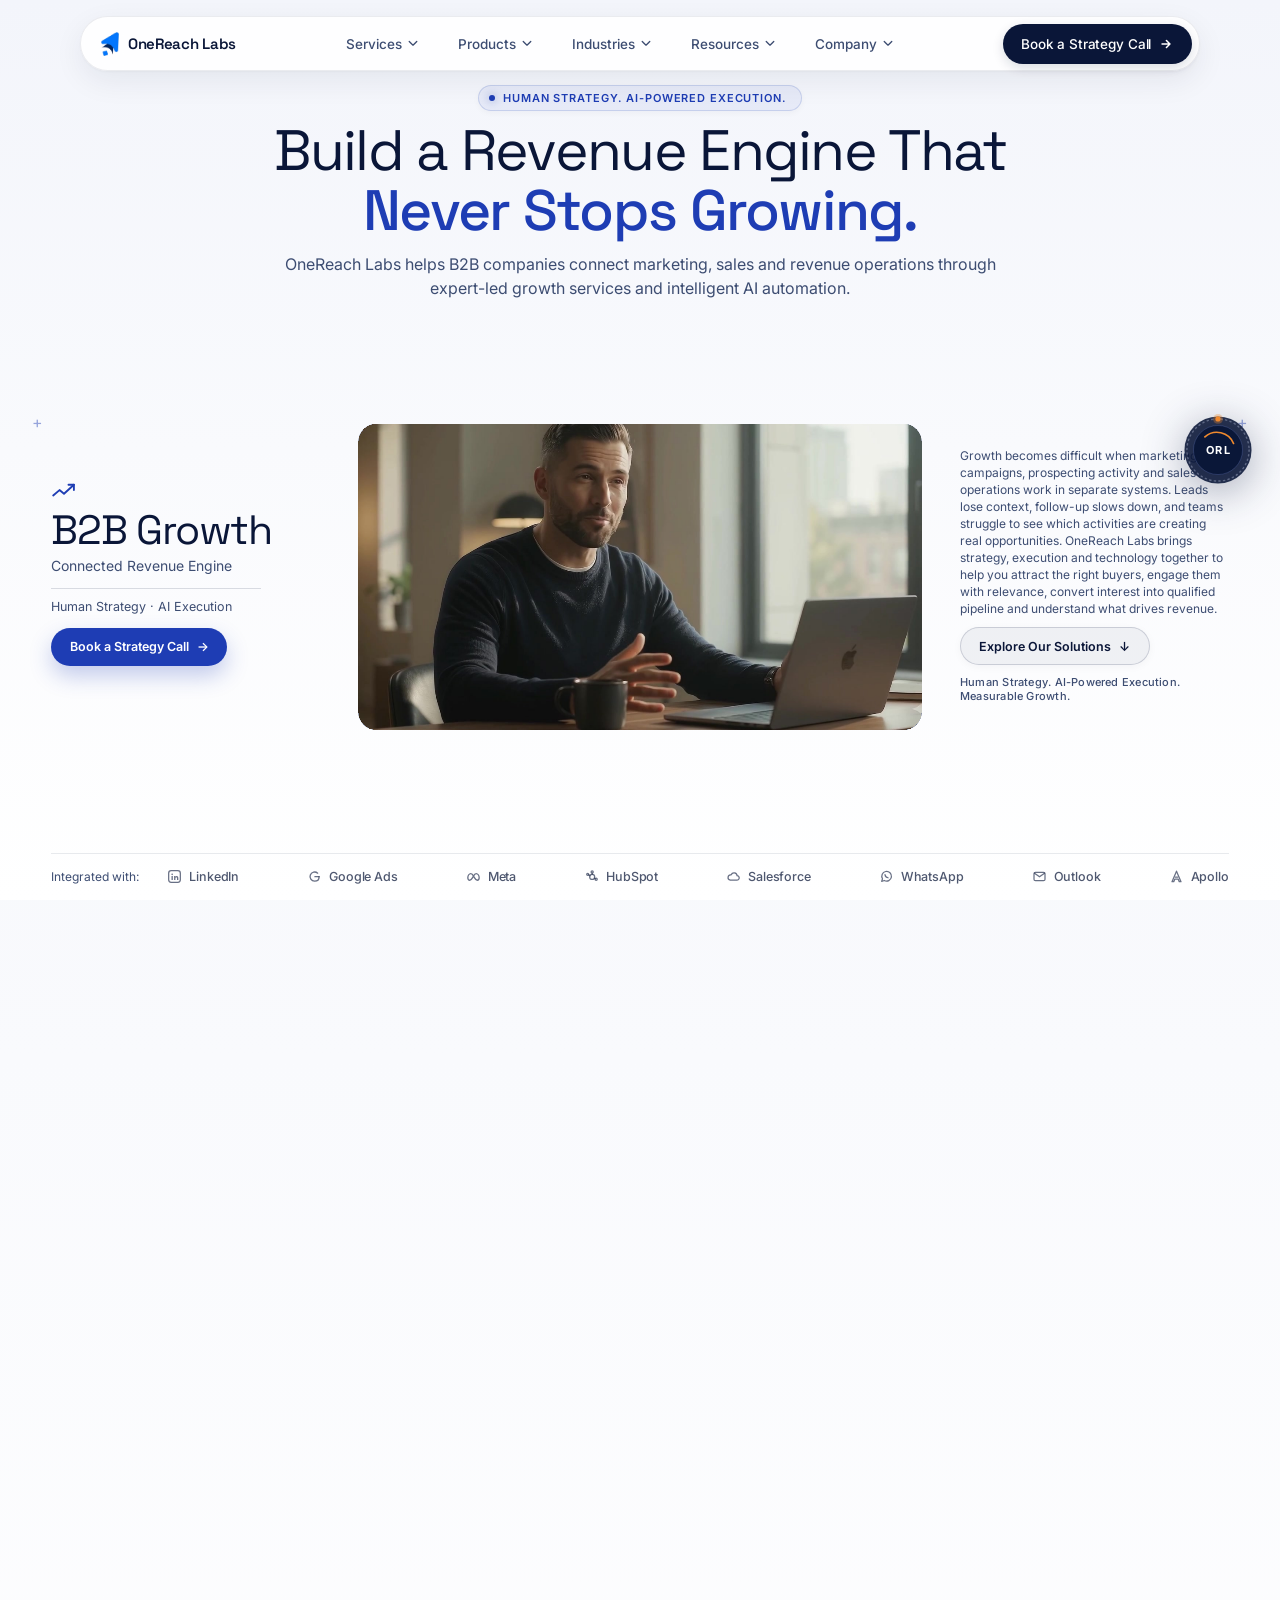
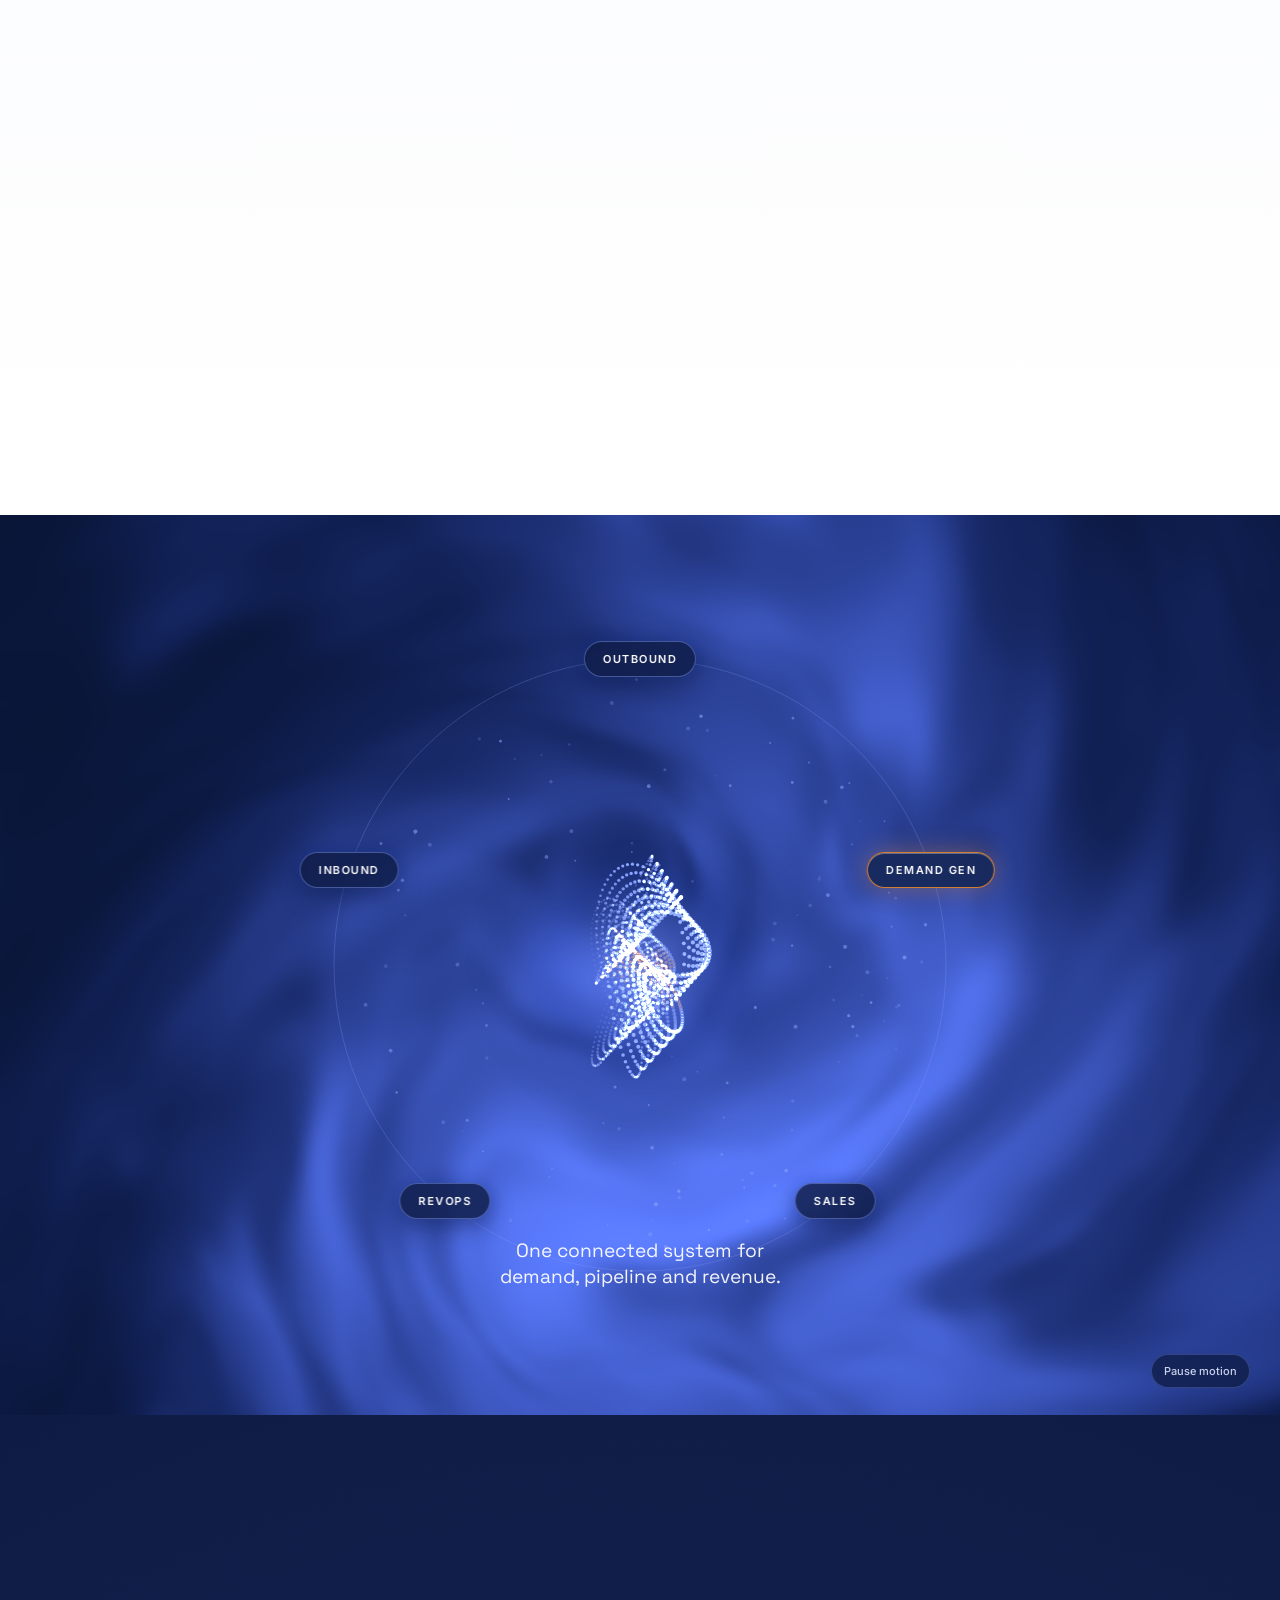
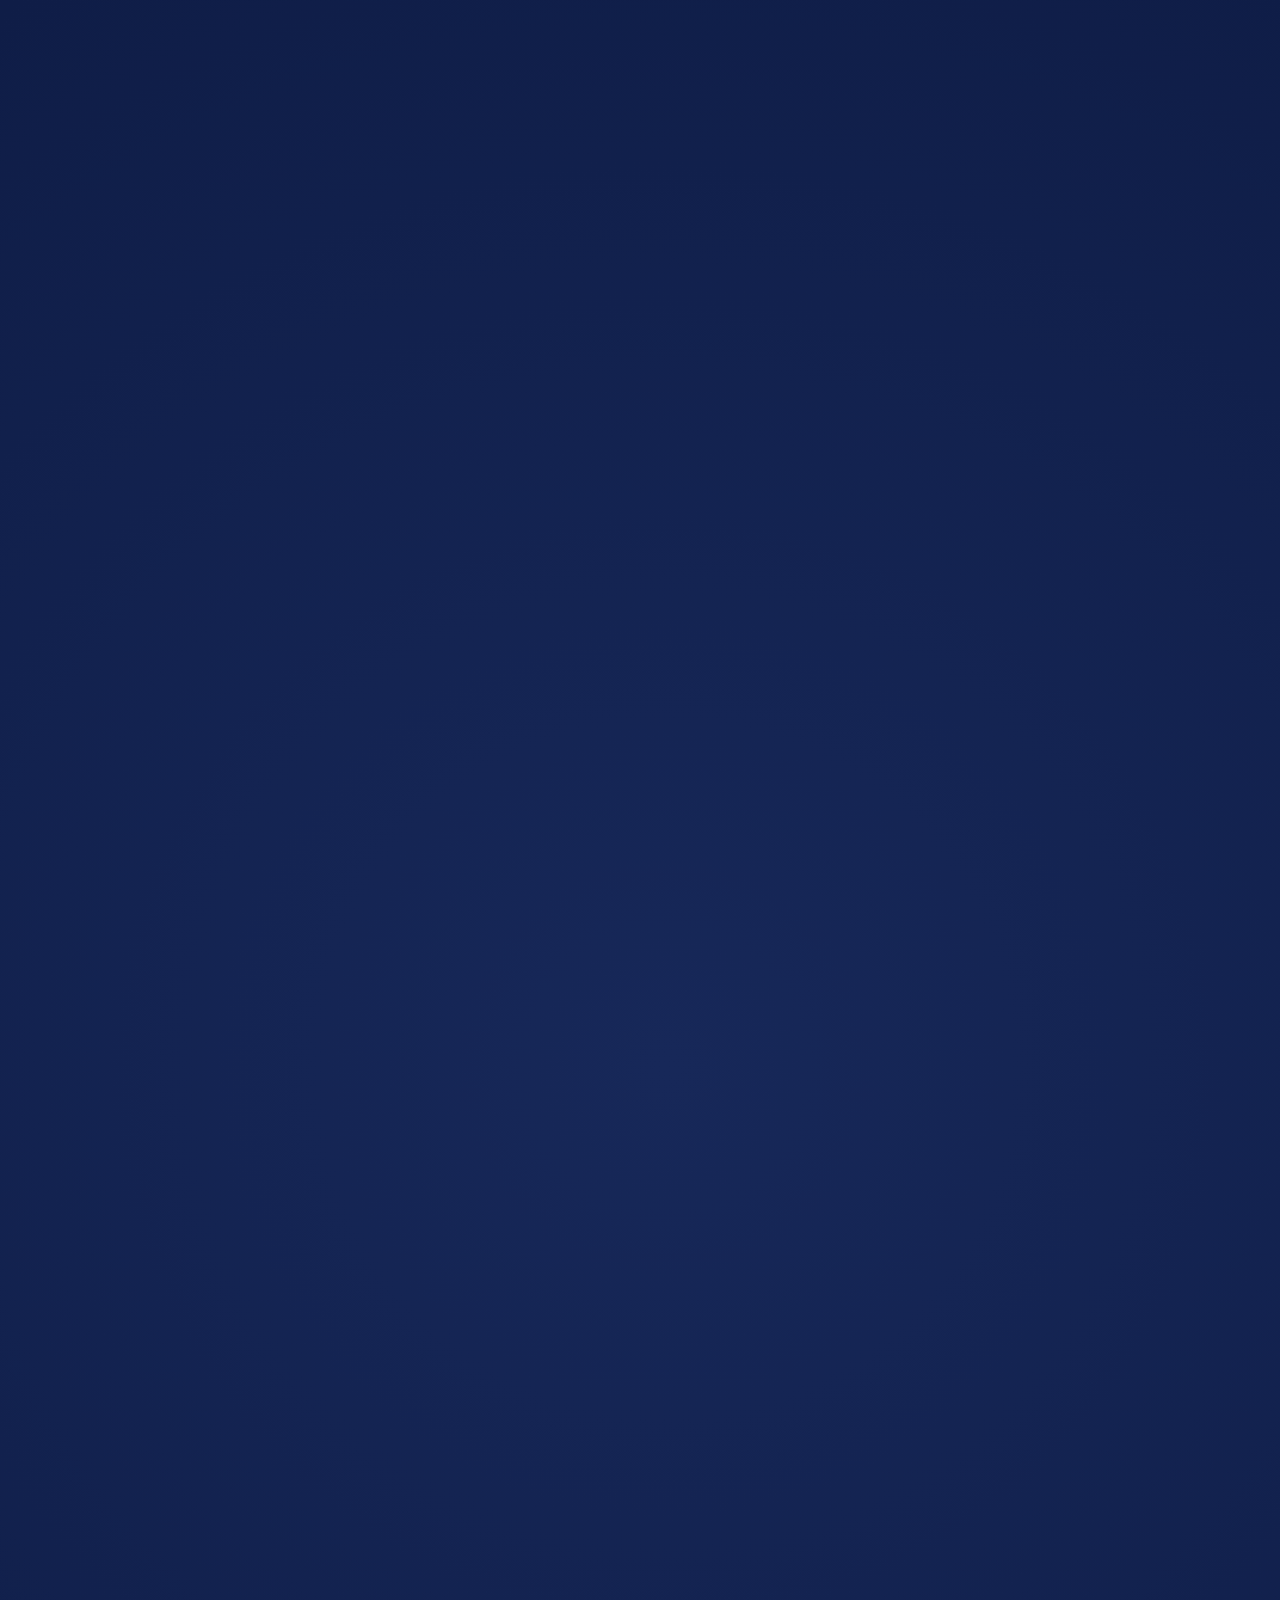
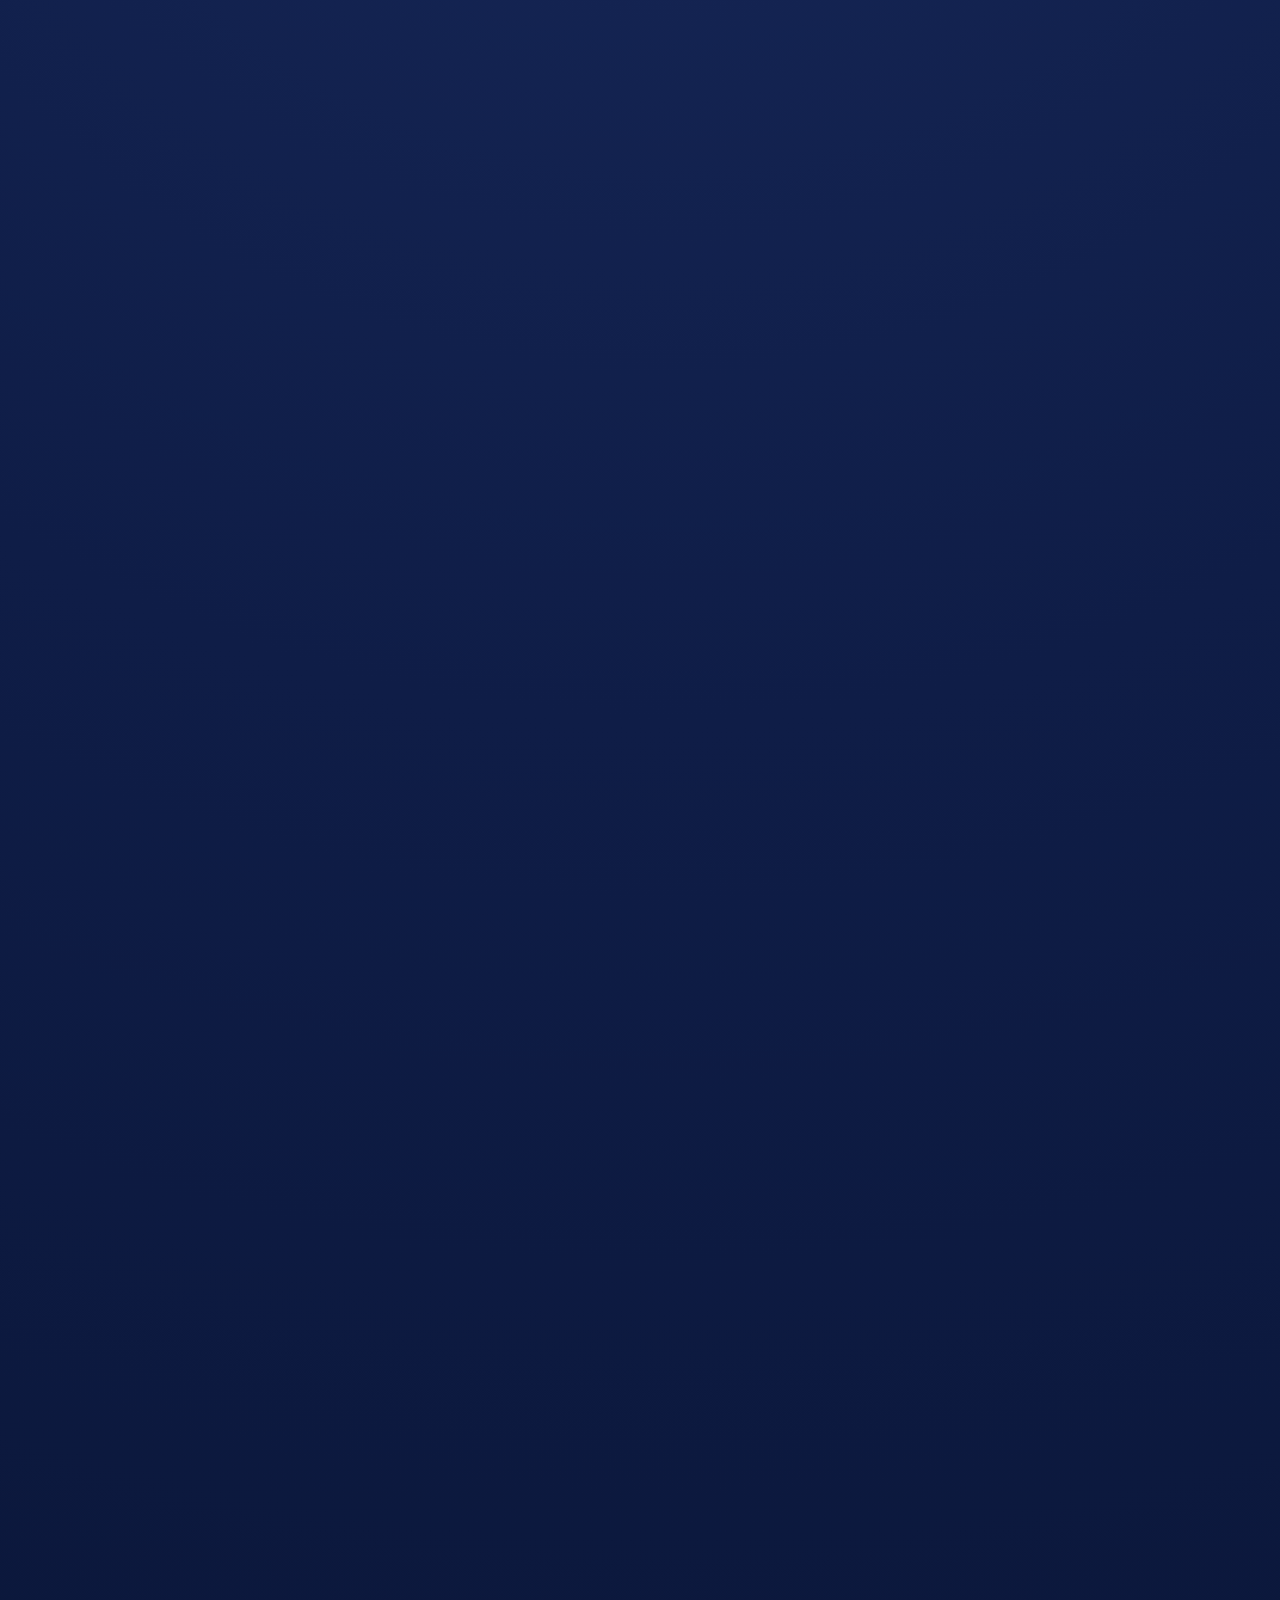
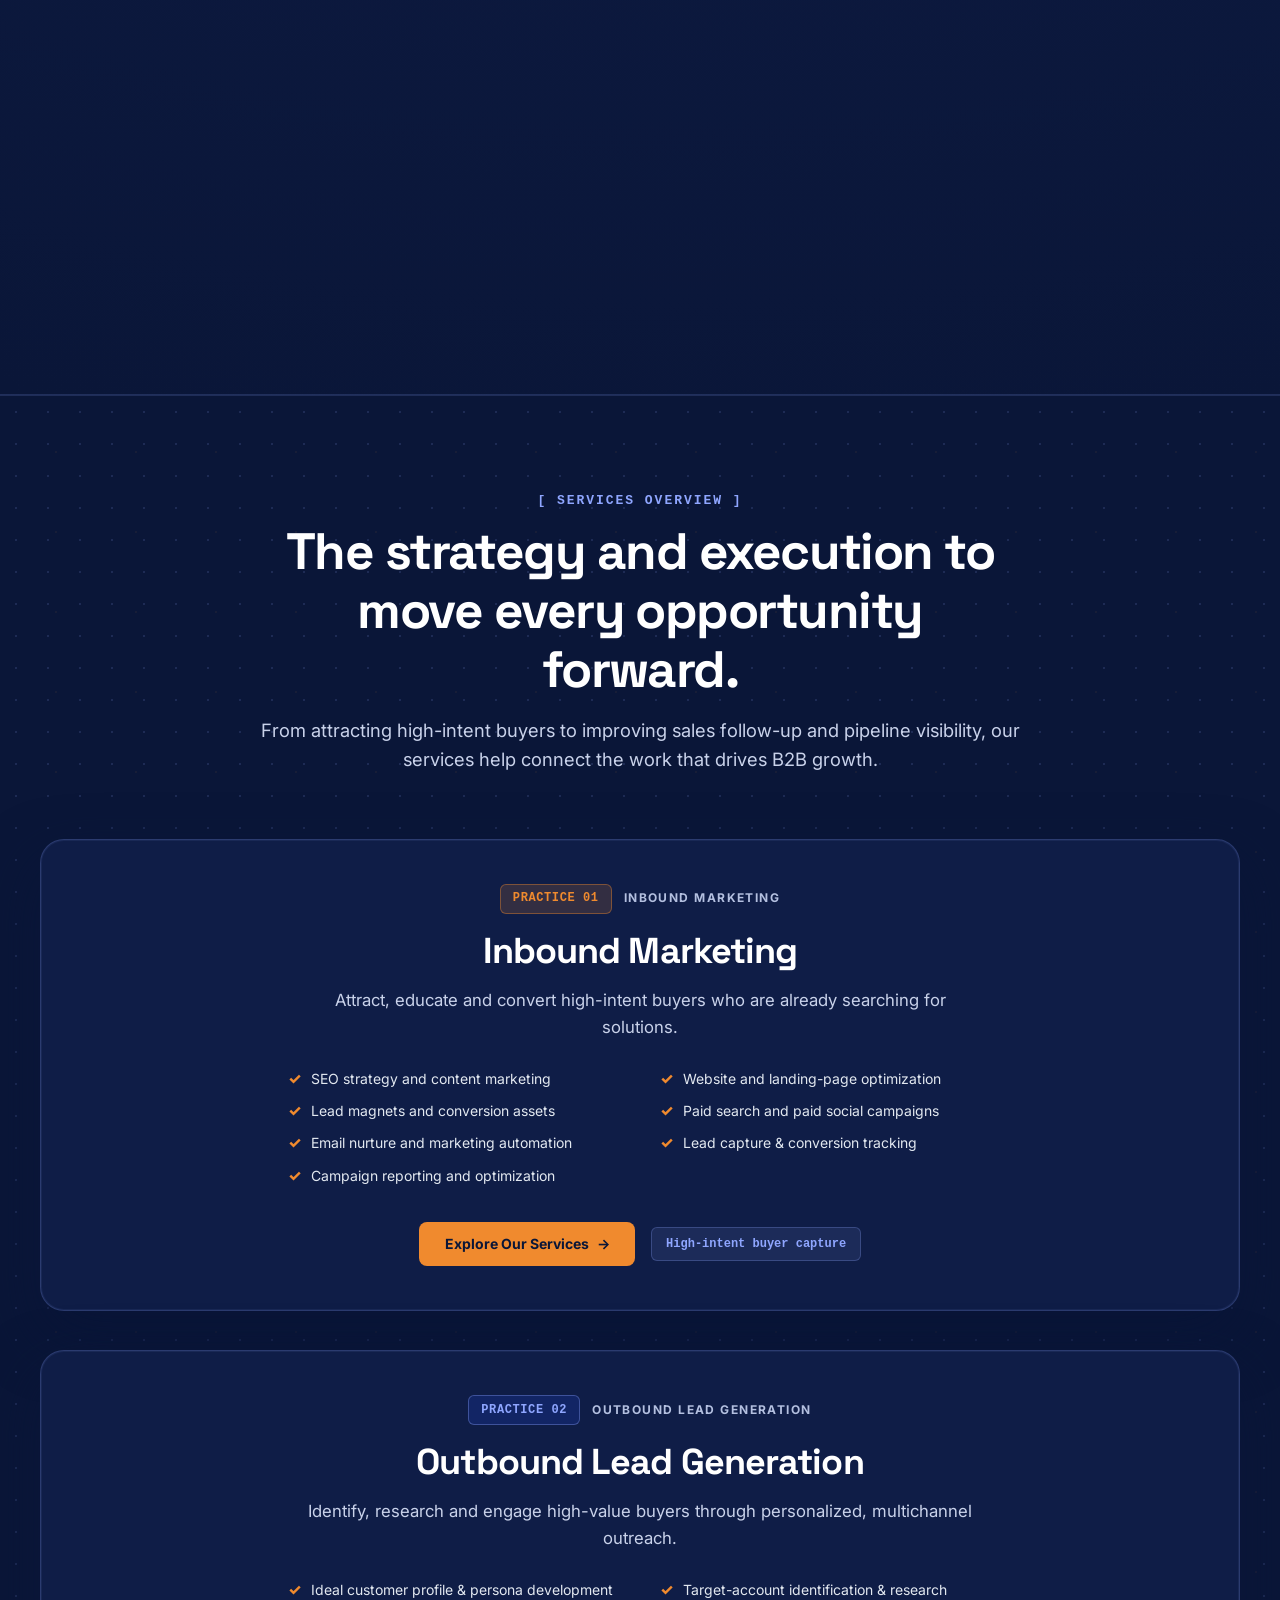
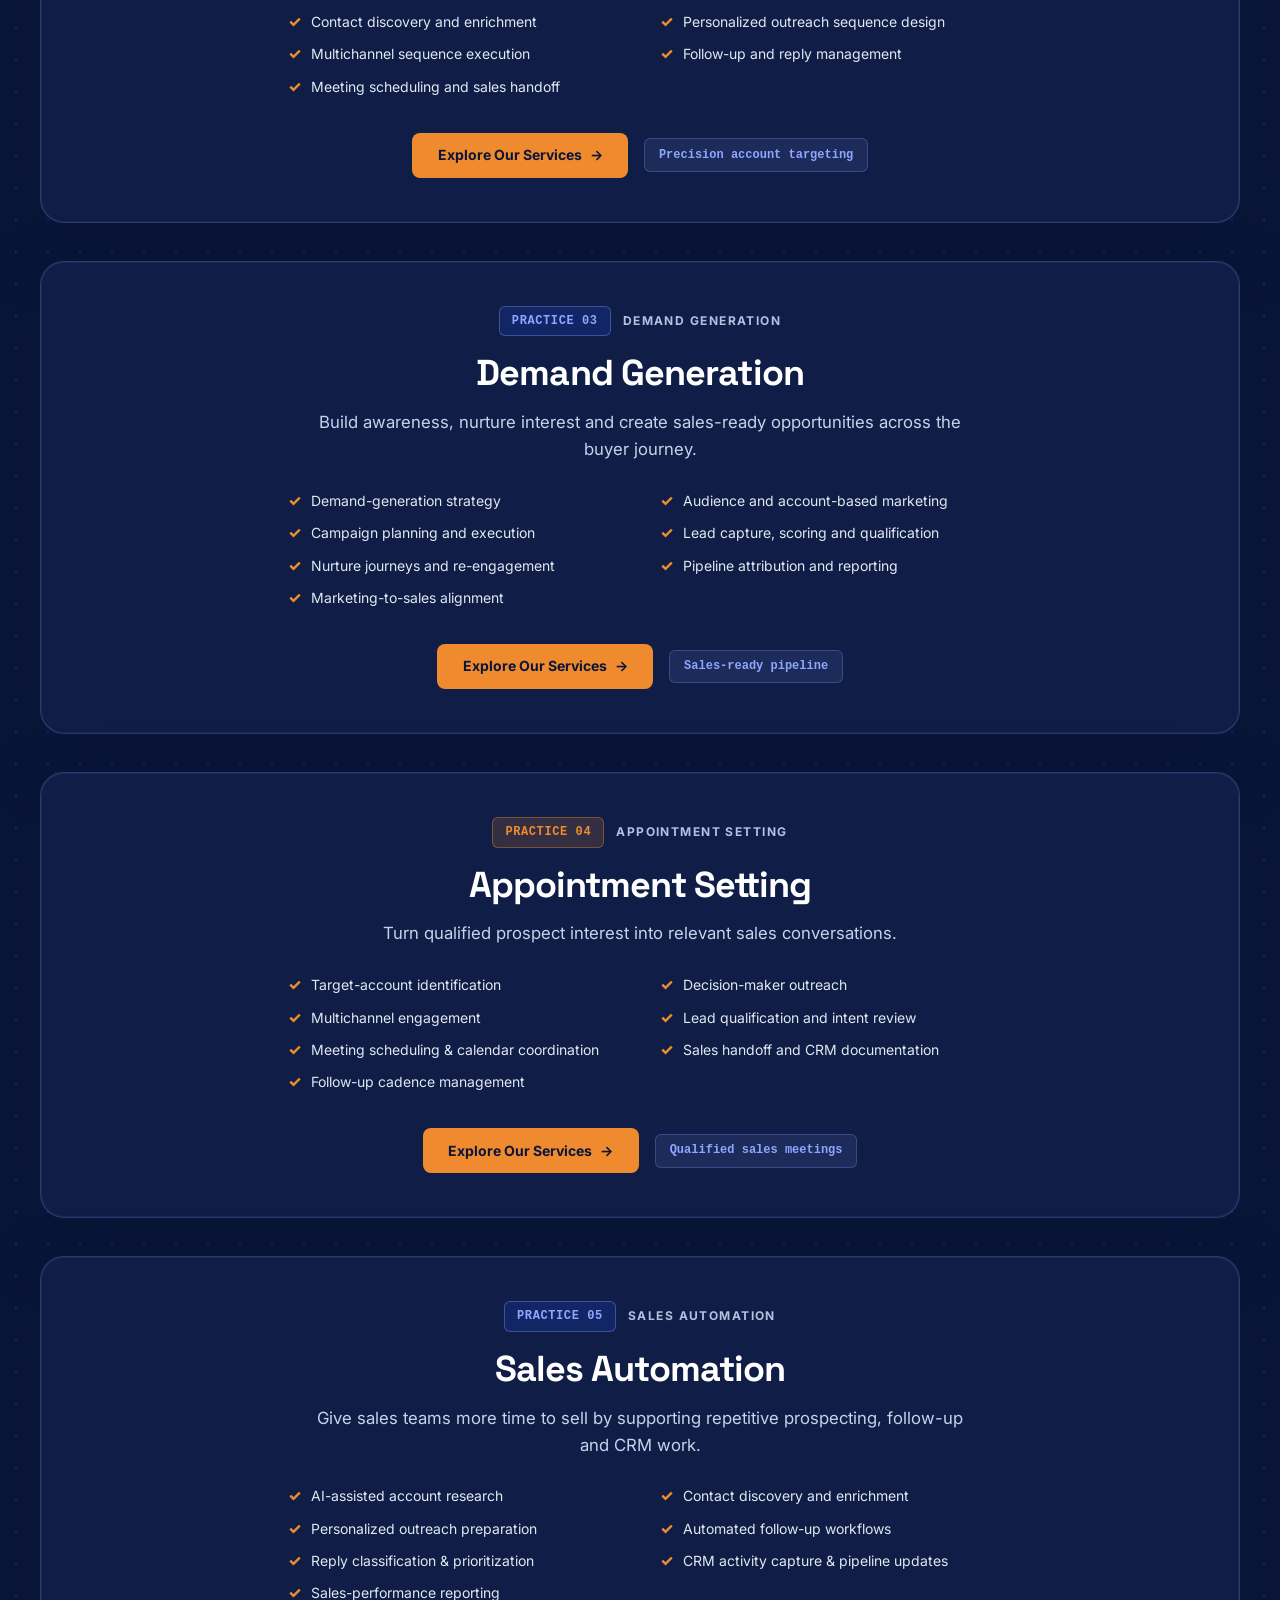
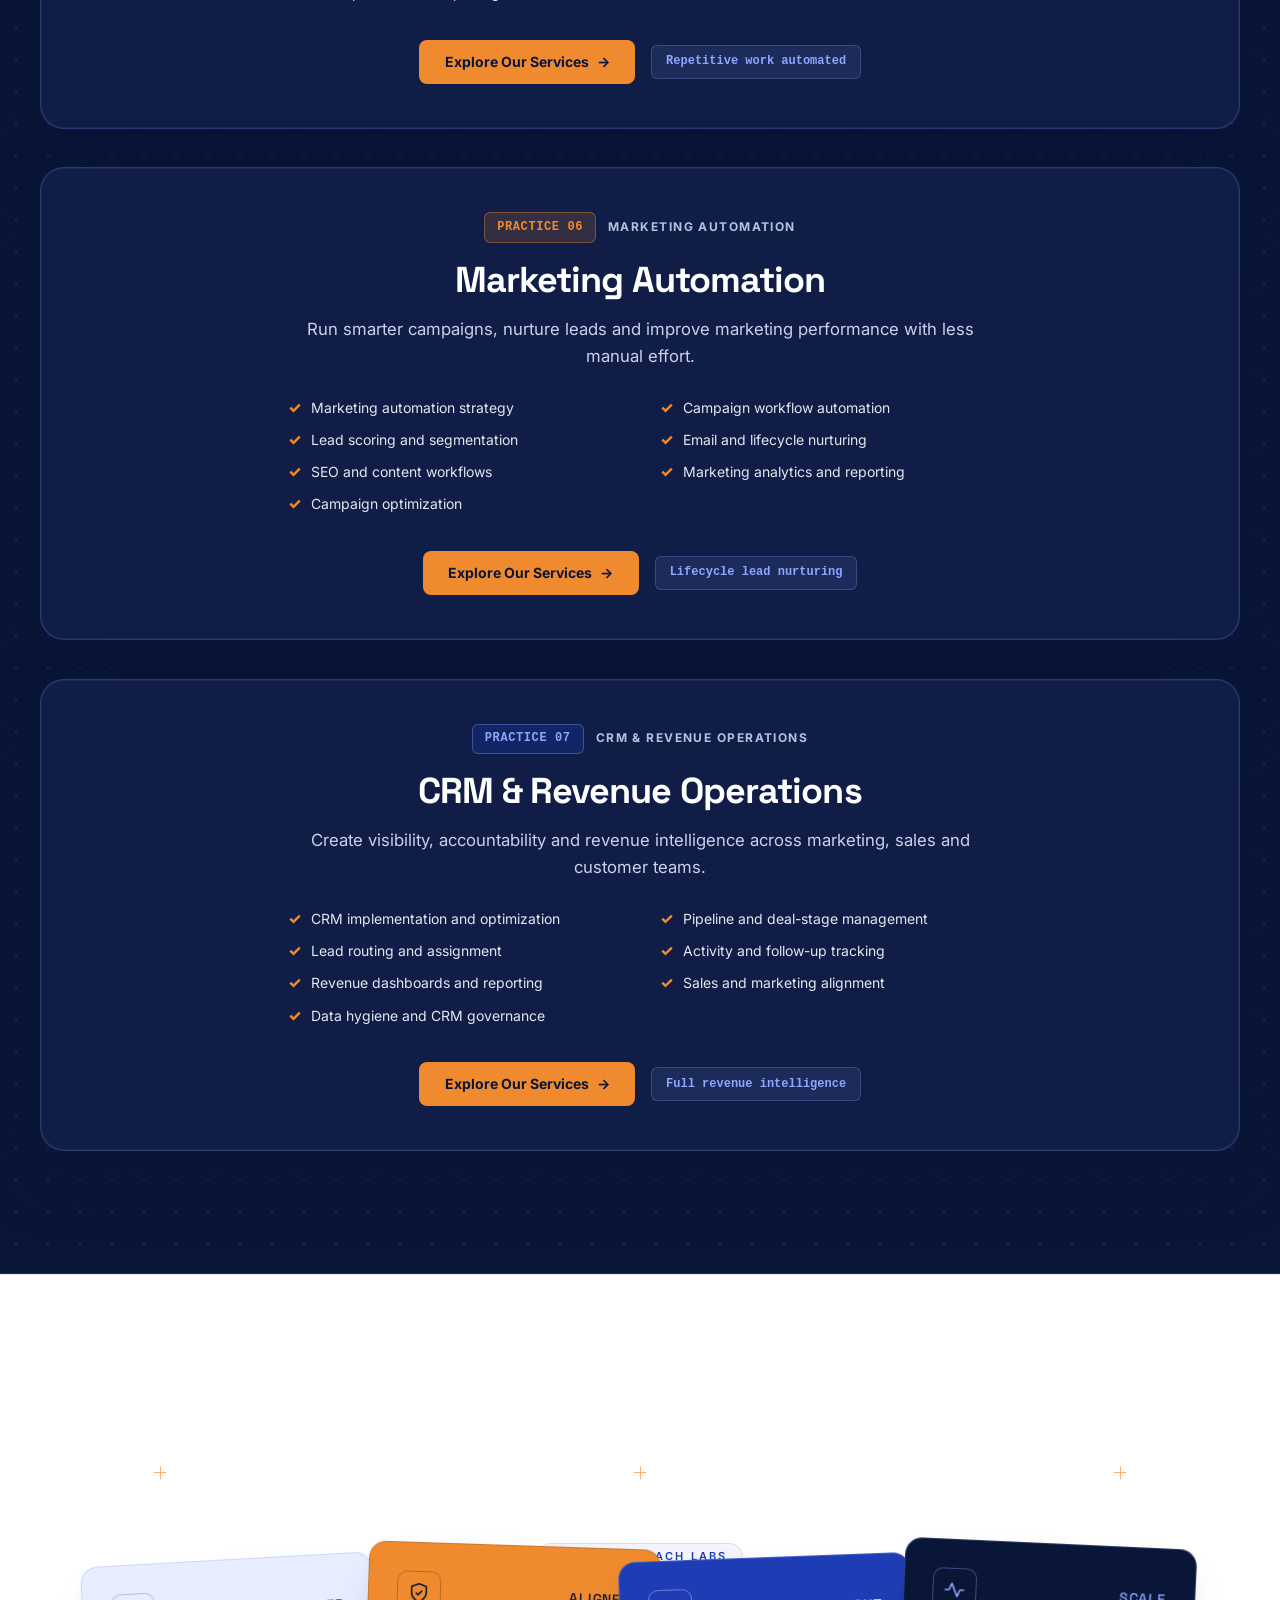
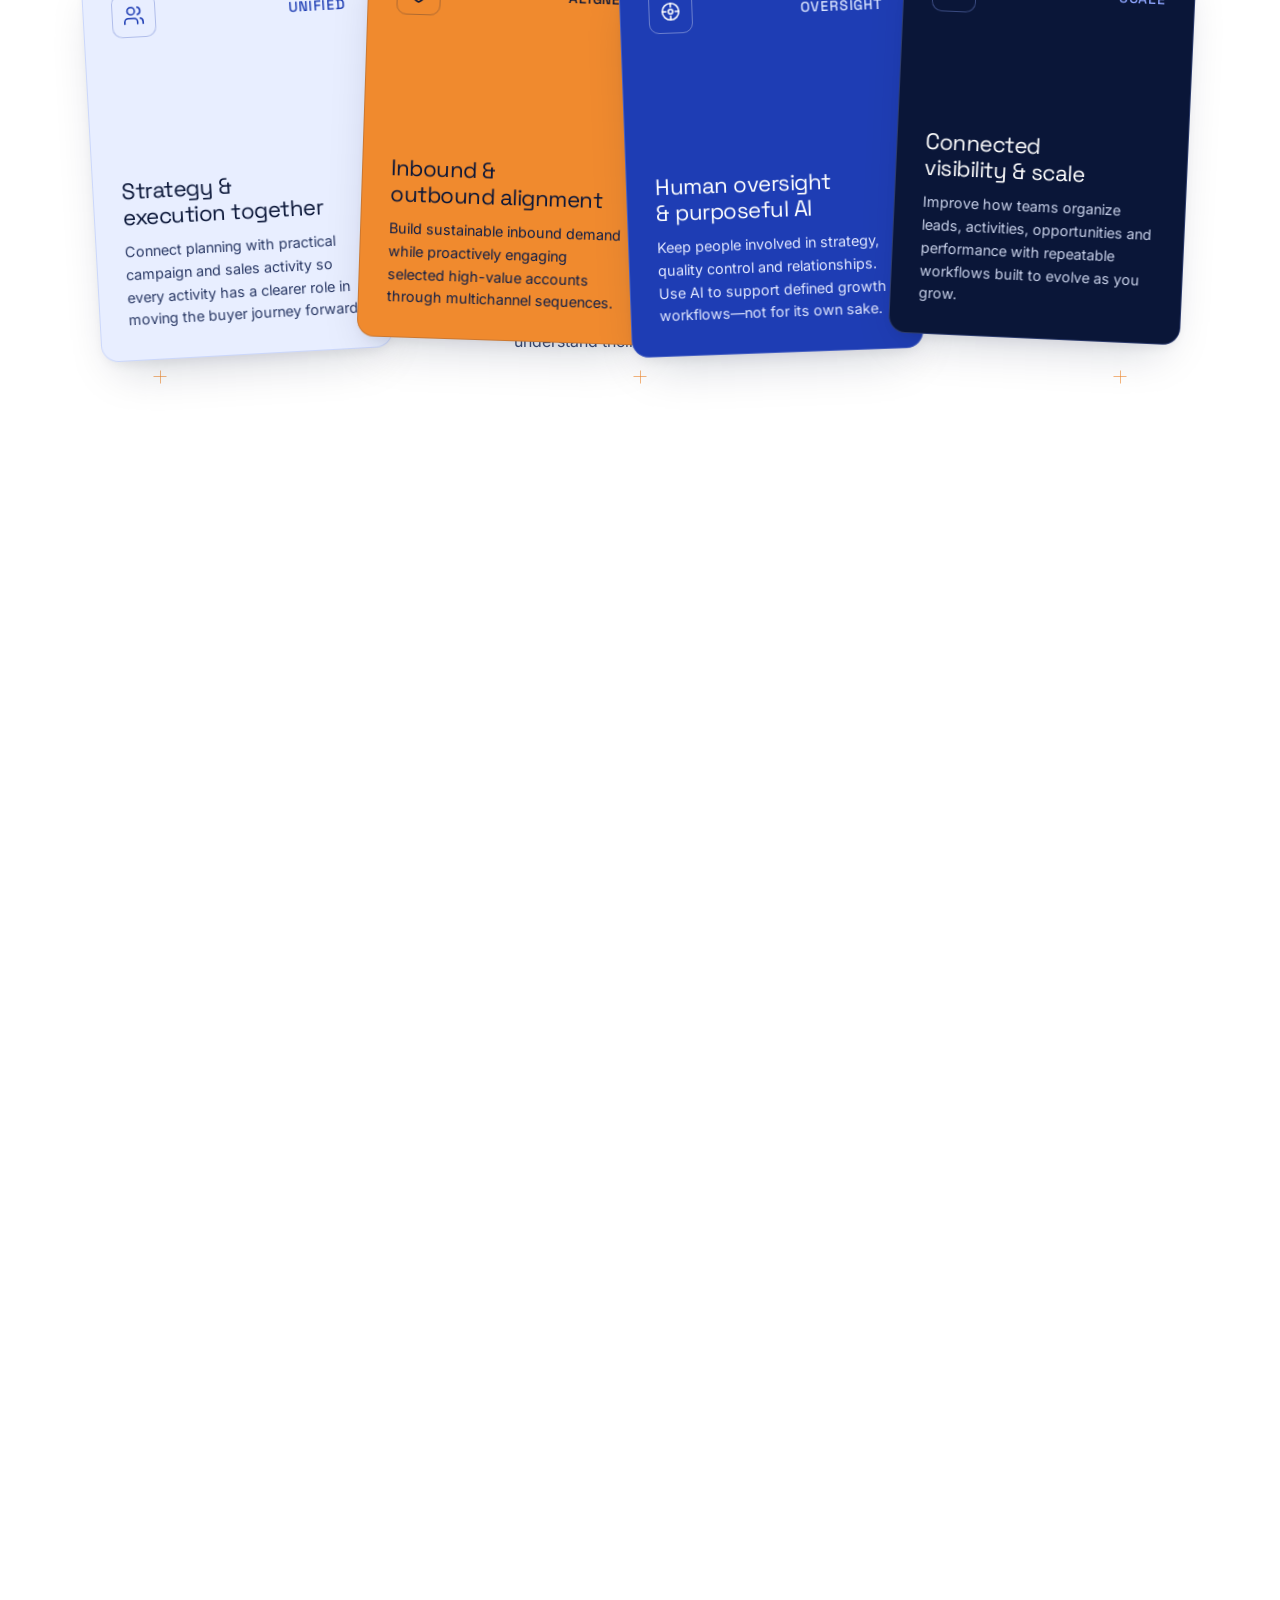
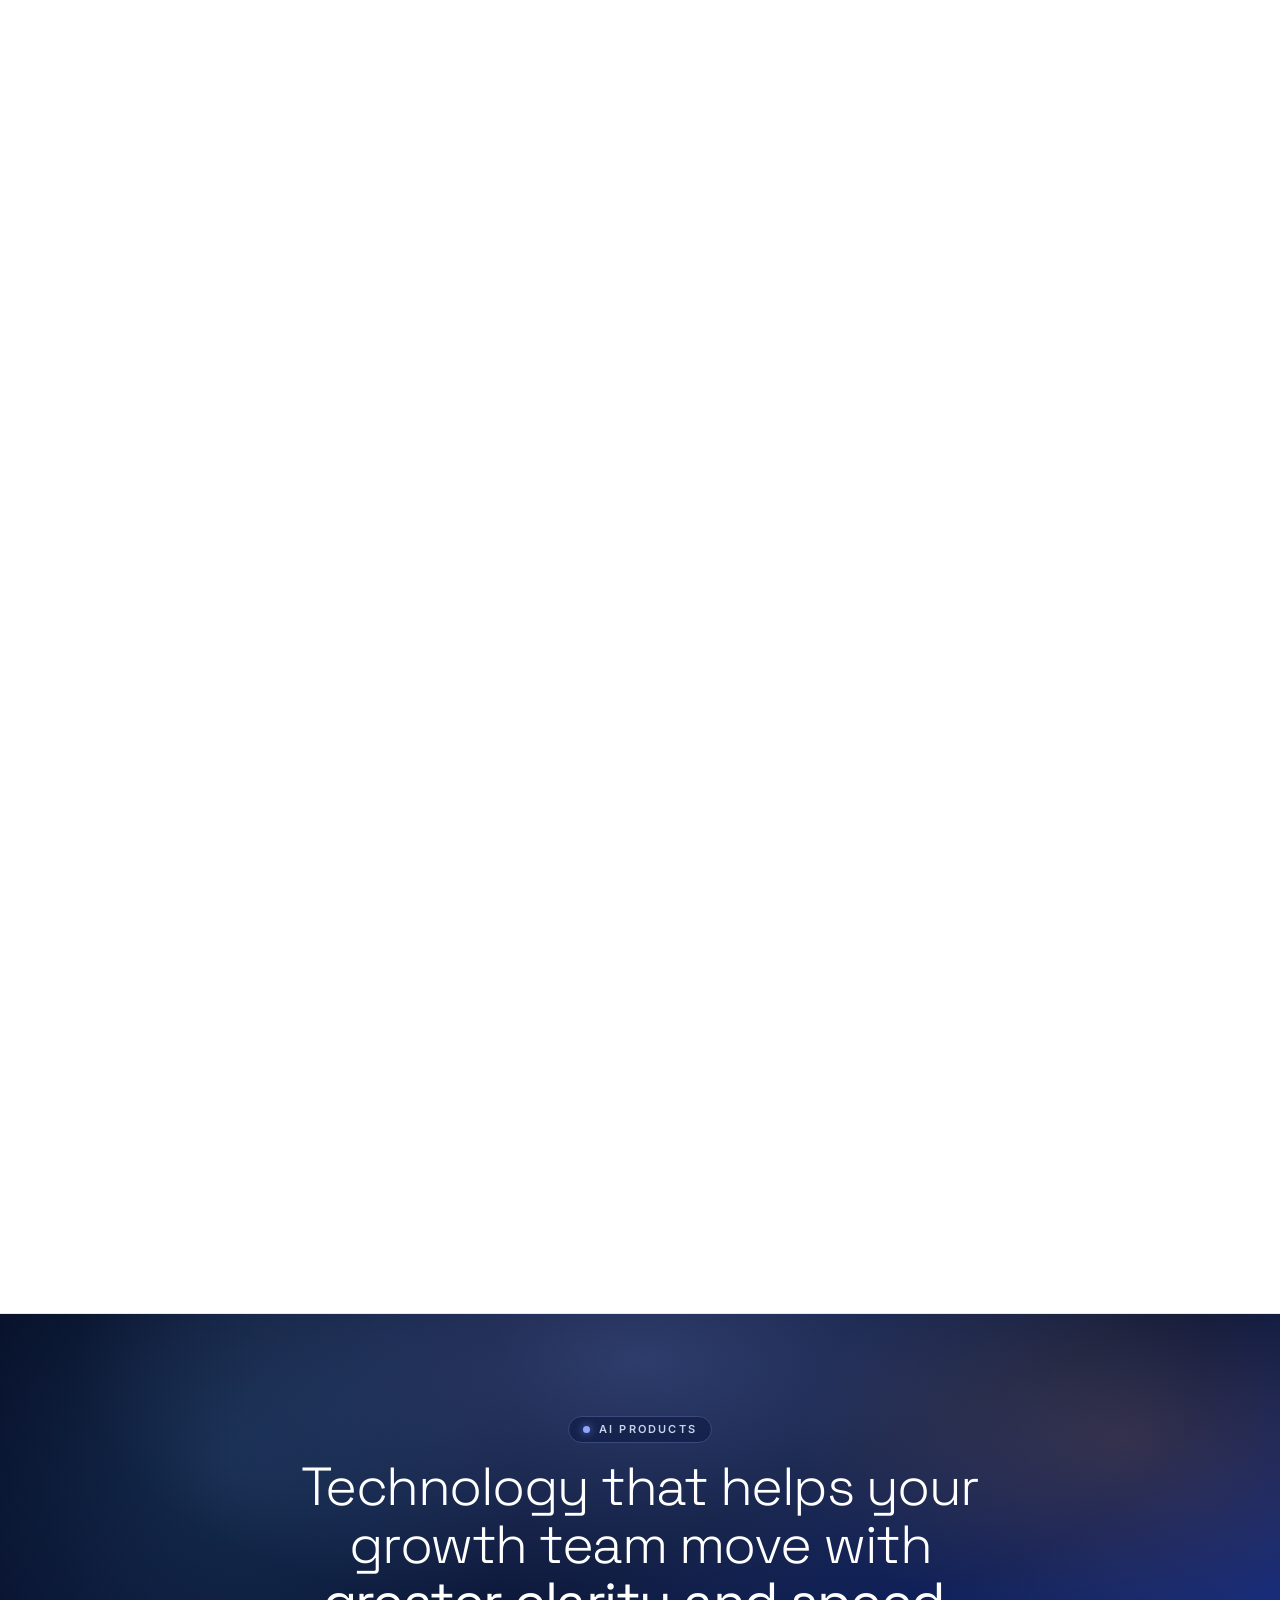
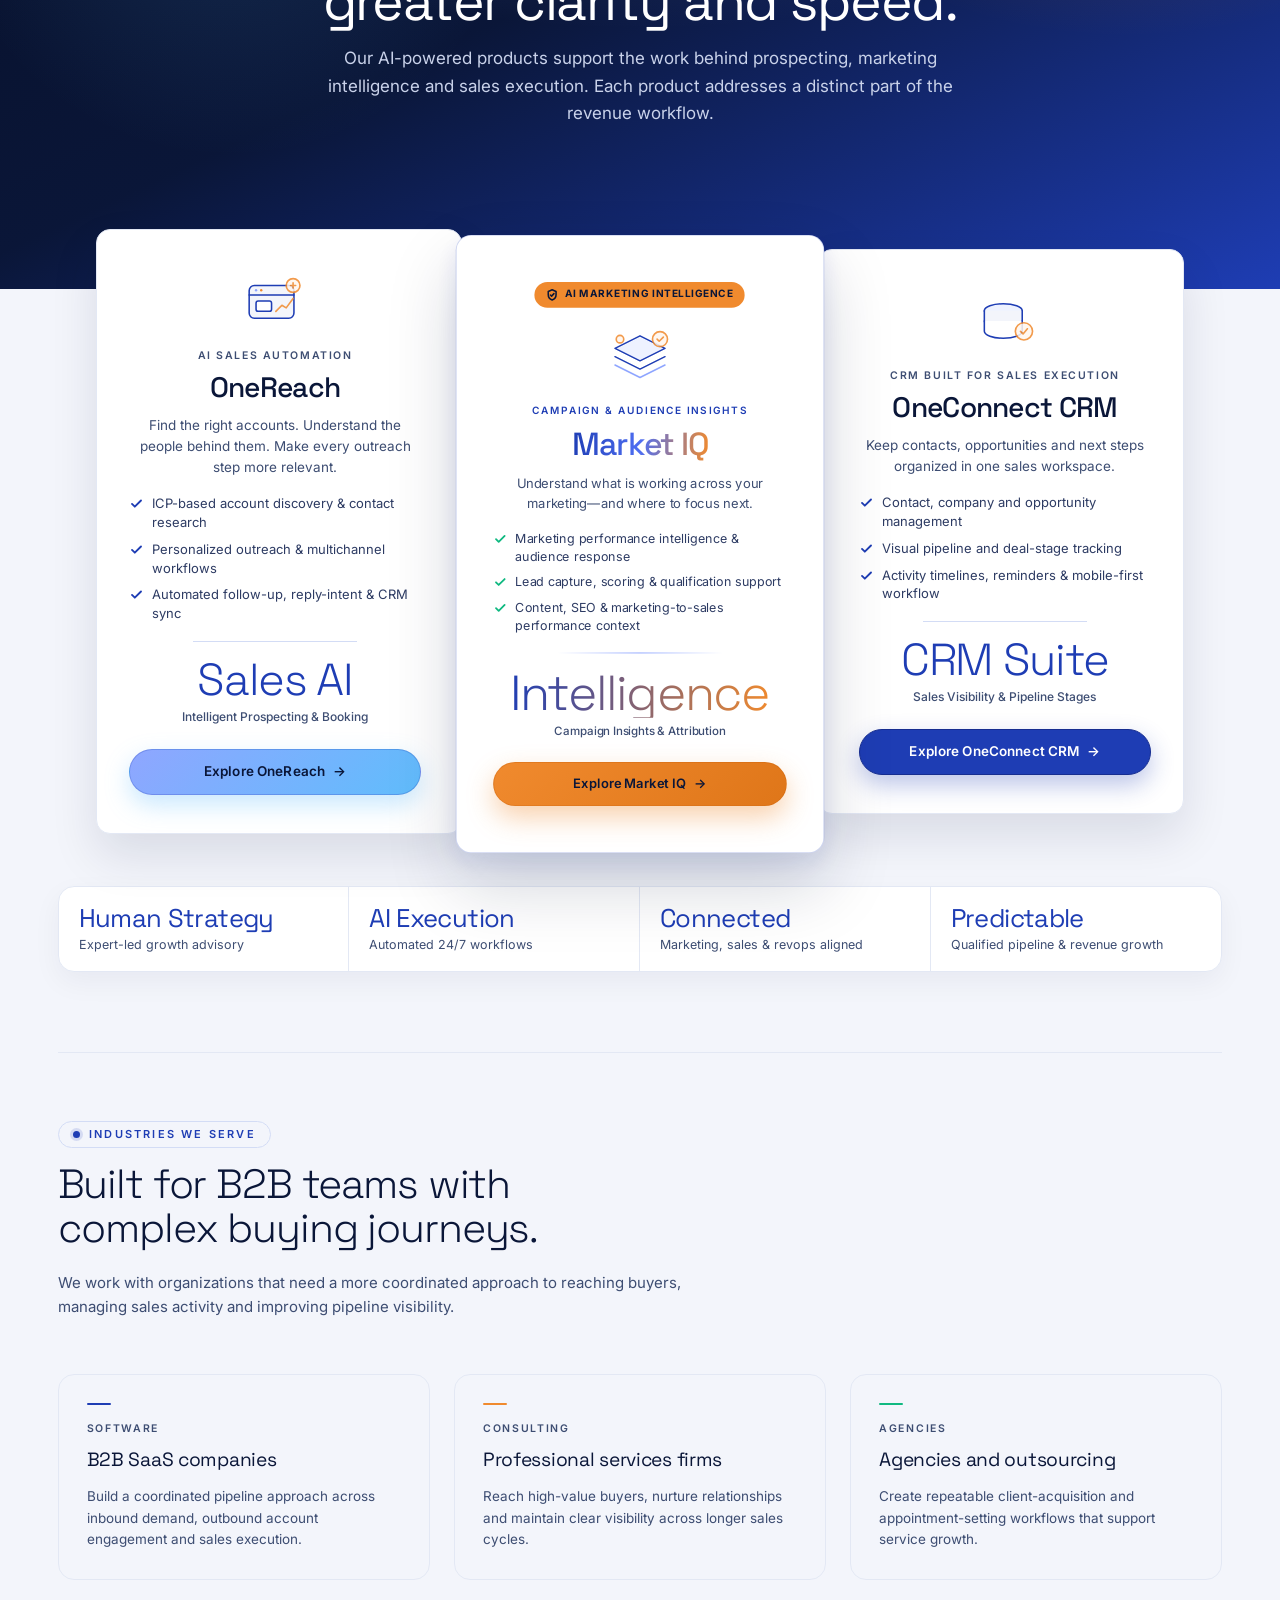
==== index.html @ 4f247e31 "feat(navigation): add dedicated anchor slugs for services, products, industries, and company menus" ====
<!DOCTYPE html>
<html lang="en">
<head>
  <meta charset="UTF-8">
  <meta name="viewport" content="width=device-width, initial-scale=1.0">
  <title>OneReach Labs | B2B Revenue Growth &amp; AI Automation</title>
  <meta name="description" content="Connect marketing, sales and revenue operations with OneReach Labs. Combine expert-led growth services and AI-powered automation to build qualified pipeline and accelerate revenue.">
  <meta property="og:title" content="OneReach Labs | Build a Connected Revenue Engine">
  <meta property="og:description" content="Human-led strategy and AI-powered execution for demand generation, sales engagement and revenue operations.">
  <link rel="icon" type="image/png" href="assets/images/onereach-mark.png">
  <link rel="preconnect" href="https://fonts.googleapis.com">
  <link rel="preconnect" href="https://fonts.gstatic.com" crossorigin>
  <link href="https://fonts.googleapis.com/css2?family=Inter:wght@300;400;500;600;700;800&family=Space+Grotesk:wght@300;400;500;600;700&display=swap" rel="stylesheet">
  <link rel="stylesheet" href="styles.css">
  <link rel="stylesheet" href="sections-a.css">
  <link rel="stylesheet" href="sections-b.css">
</head>
<body>
  <a href="#top" class="skip-link visually-hidden">Skip to main content</a>

  <!-- Fixed Right Circular Scroll Progress & Radial Quick Navigation -->
  <aside class="scroll-orb" id="scroll-orb" aria-label="Quick navigation and scroll to top">
    <div class="scroll-orb__bridge" aria-hidden="true"></div>

    <svg
      class="scroll-orb__spokes"
      viewBox="-260 -190 296 380"
      width="296"
      height="380"
      aria-hidden="true"
    >
      <line class="scroll-orb__spoke" data-spoke="0" x1="-16" y1="-35" x2="-60" y2="-140" />
      <line class="scroll-orb__spoke" data-spoke="1" x1="-29" y1="-24" x2="-105" y2="-88" />
      <line class="scroll-orb__spoke" data-spoke="2" x1="-37" y1="-8" x2="-135" y2="-30" />
      <line class="scroll-orb__spoke" data-spoke="3" x1="-37" y1="8" x2="-135" y2="30" />
      <line class="scroll-orb__spoke" data-spoke="4" x1="-29" y1="24" x2="-105" y2="88" />
      <line class="scroll-orb__spoke" data-spoke="5" x1="-16" y1="35" x2="-60" y2="140" />
      <g class="scroll-orb__spoke-dots">
        <circle data-spoke-dot="0" cx="-60" cy="-140" r="2.6" />
        <circle data-spoke-dot="1" cx="-105" cy="-88" r="2.6" />
        <circle data-spoke-dot="2" cx="-135" cy="-30" r="2.6" />
        <circle data-spoke-dot="3" cx="-135" cy="30" r="2.6" />
        <circle data-spoke-dot="4" cx="-105" cy="88" r="2.6" />
        <circle data-spoke-dot="5" cx="-60" cy="140" r="2.6" />
      </g>
    </svg>

    <nav id="scroll-orb-nav" class="scroll-orb__menu" aria-label="Quick section jump">
      <a href="#vortex-top" class="scroll-orb__item" data-spoke="0" style="--orb-x:-60px; --orb-y:-140px; --orb-i:0;">
        <span class="scroll-orb__item-icon" aria-hidden="true">
          <svg viewBox="0 0 16 16" width="13" height="13" fill="none" stroke="currentColor" stroke-width="1.5" stroke-linecap="round">
            <circle cx="8" cy="8" r="2.2" />
            <circle cx="8" cy="8" r="5.5" stroke-dasharray="2.5 2.5" />
          </svg>
        </span>
        <span>The Challenge</span>
      </a>
      <a href="#inbound-outbound" class="scroll-orb__item" data-spoke="1" style="--orb-x:-105px; --orb-y:-88px; --orb-i:1;">
        <span class="scroll-orb__item-icon" aria-hidden="true">
          <svg viewBox="0 0 16 16" width="13" height="13" fill="none" stroke="currentColor" stroke-width="1.5" stroke-linecap="round" stroke-linejoin="round">
            <path d="M2.5 5.5L8 2.5l5.5 3L8 8.5 2.5 5.5z" />
            <path d="M2.5 10.5L8 13.5l5.5-3" />
          </svg>
        </span>
        <span>Growth Engine</span>
      </a>
      <a href="#data" class="scroll-orb__item" data-spoke="2" style="--orb-x:-135px; --orb-y:-30px; --orb-i:2;">
        <span class="scroll-orb__item-icon" aria-hidden="true">
          <svg viewBox="0 0 16 16" width="13" height="13" fill="none" stroke="currentColor" stroke-width="1.5" stroke-linecap="round" stroke-linejoin="round">
            <ellipse cx="8" cy="4.2" rx="5" ry="2" />
            <path d="M3 4.2v7.6c0 1.1 2.2 2 5 2s5-.9 5-2V4.2" />
            <path d="M3 8c0 1.1 2.2 2 5 2s5-.9 5-2" />
          </svg>
        </span>
        <span>Why Us</span>
      </a>
      <a href="#pricing" class="scroll-orb__item" data-spoke="3" style="--orb-x:-135px; --orb-y:30px; --orb-i:3;">
        <span class="scroll-orb__item-icon" aria-hidden="true">
          <svg viewBox="0 0 16 16" width="13" height="13" fill="none" stroke="currentColor" stroke-width="1.5" stroke-linecap="round" stroke-linejoin="round">
            <rect x="2.2" y="3.5" width="11.6" height="9" rx="1.8" />
            <path d="M2.5 6.8h11" />
          </svg>
        </span>
        <span>AI Products</span>
      </a>
      <a href="#services" class="scroll-orb__item" data-spoke="4" style="--orb-x:-105px; --orb-y:88px; --orb-i:4;">
        <span class="scroll-orb__item-icon" aria-hidden="true">
          <svg viewBox="0 0 16 16" width="13" height="13" fill="none" stroke="currentColor" stroke-width="1.5" stroke-linecap="round" stroke-linejoin="round">
            <path d="M2.5 11.5l3.5-3.5 2.5 2.5 5-5" />
            <path d="M10.5 5.5h3v3" />
          </svg>
        </span>
        <span>Services</span>
      </a>
      <a href="#campaign-form-wrap" class="scroll-orb__item" data-spoke="5" data-jump-portal="true" style="--orb-x:-60px; --orb-y:140px; --orb-i:5;">
        <span class="scroll-orb__item-icon" aria-hidden="true">
          <svg viewBox="0 0 16 16" width="13" height="13" fill="none" stroke="currentColor" stroke-width="1.5" stroke-linecap="round" stroke-linejoin="round">
            <rect x="2.5" y="3.5" width="11" height="10" rx="1.6" />
            <path d="M5.5 2v2.5M10.5 2v2.5M2.5 6.8h11" />
          </svg>
        </span>
        <span>Book a Call</span>
      </a>
    </nav>

    <button
      type="button"
      class="scroll-orb__trigger"
      id="scroll-orb-trigger"
      aria-label="Scroll back to top"
      aria-expanded="false"
      aria-controls="scroll-orb-nav"
      title="Back to top"
    >
      <svg class="scroll-orb__svg" viewBox="0 0 88 88" width="88" height="88" aria-hidden="true">
        <circle
          cx="44"
          cy="44"
          r="41"
          fill="rgba(12, 13, 17, 0.72)"
        />
        <circle
          class="scroll-orb__dots"
          cx="44"
          cy="44"
          r="38"
          fill="none"
          stroke="rgba(255, 255, 255, 0.34)"
          stroke-width="1.75"
          stroke-dasharray="1.5 4.2"
          stroke-linecap="round"
        />
        <circle
          cx="44"
          cy="44"
          r="30"
          fill="rgba(12, 13, 17, 0.94)"
          stroke="rgba(255, 255, 255, 0.14)"
          stroke-width="1"
        />
        <circle
          id="orb-progress-arc"
          class="scroll-orb__arc"
          cx="44"
          cy="44"
          r="38"
          fill="none"
          stroke="#e11d48"
          stroke-width="2"
          stroke-linecap="round"
          transform="rotate(-90 44 44)"
        />
        <path
          d="M 28 28 A 22 22 0 0 1 63 36"
          fill="none"
          stroke="#e11d48"
          stroke-width="2.1"
          stroke-linecap="round"
        />
        <g id="orb-dot-group">
          <circle cx="44" cy="6" r="3.2" fill="#e11d48" />
          <circle cx="44" cy="6" r="6" fill="rgba(225, 29, 72, 0.28)" />
        </g>
      </svg>
      <span class="scroll-orb__label" aria-hidden="true">ORL</span>
      <span class="scroll-orb__top-icon" aria-hidden="true">
        <svg viewBox="0 0 20 20" width="18" height="18" fill="none" stroke="currentColor" stroke-width="2.1" stroke-linecap="round" stroke-linejoin="round">
          <path d="M10 15V5" />
          <path d="M5 9.5L10 4.5l5 5" />
        </svg>
      </span>
    </button>
  </aside>

  <header class="site-header" id="site-header">
    <div class="header-inner" id="header-inner">
      <a class="site-logo" href="#top">
        <span class="site-logo__mark" aria-hidden="true">
          <img
            class="site-logo__img site-logo__img--light"
            src="assets/images/onereach-mark.png"
            alt=""
            width="94"
            height="124"
            decoding="async"
          >
          <img
            class="site-logo__img site-logo__img--dark"
            src="assets/images/onereach-mark-dark.png"
            alt=""
            width="94"
            height="124"
            decoding="async"
          >
        </span>
        <span>OneReach Labs</span>
      </a>

      <nav class="site-nav" aria-label="Primary">
        <button
          class="menu-button"
          type="button"
          popovertarget="site-menu"
          popovertargetaction="toggle"
          aria-controls="site-menu"
        >
          <svg aria-hidden="true" viewBox="0 0 20 14" width="18" height="14" fill="none" stroke="currentColor" stroke-width="1.8" stroke-linecap="round">
            <path d="M2 2h16M2 7h16M2 12h16" />
          </svg>
          <span>Menu</span>
        </button>

        <ul id="site-menu" class="site-menu" popover="auto">
          <li class="nav-dropdown">
            <button
              class="dropdown-trigger"
              type="button"
              aria-expanded="false"
              aria-controls="services-menu"
              popovertarget="services-menu"
            >
              <span>Services</span>
              <svg aria-hidden="true" viewBox="0 0 12 8" width="10" height="7" fill="none" stroke="currentColor" stroke-width="1.6" stroke-linecap="round" stroke-linejoin="round">
                <path d="M1.5 1.5L6 6l4.5-4.5" />
              </svg>
            </button>
            <ul id="services-menu" class="dropdown-list">
              <li><a href="#practice-inbound">Inbound Marketing</a></li>
              <li><a href="#practice-outbound">Outbound Lead Generation</a></li>
              <li><a href="#practice-demand">Demand Generation</a></li>
              <li><a href="#practice-appointments">Appointment Setting</a></li>
              <li><a href="#practice-sales-auto">Sales Automation</a></li>
              <li><a href="#practice-mktg-auto">Marketing Automation</a></li>
              <li><a href="#practice-revops">CRM &amp; Revenue Operations</a></li>
            </ul>
          </li>

          <li class="nav-dropdown">
            <button
              class="dropdown-trigger"
              type="button"
              aria-expanded="false"
              aria-controls="products-menu"
              popovertarget="products-menu"
            >
              <span>Products</span>
              <svg aria-hidden="true" viewBox="0 0 12 8" width="10" height="7" fill="none" stroke="currentColor" stroke-width="1.6" stroke-linecap="round" stroke-linejoin="round">
                <path d="M1.5 1.5L6 6l4.5-4.5" />
              </svg>
            </button>
            <ul id="products-menu" class="dropdown-list">
              <li><a href="https://onereach.app/" target="_blank" rel="noopener noreferrer">OneReach</a></li>
              <li><a href="#market-iq">Market IQ</a></li>
              <li><a href="#oneconnect-crm">OneConnect CRM</a></li>
            </ul>
          </li>

          <li class="nav-dropdown">
            <button
              class="dropdown-trigger"
              type="button"
              aria-expanded="false"
              aria-controls="industries-menu"
              popovertarget="industries-menu"
            >
              <span>Industries</span>
              <svg aria-hidden="true" viewBox="0 0 12 8" width="10" height="7" fill="none" stroke="currentColor" stroke-width="1.6" stroke-linecap="round" stroke-linejoin="round">
                <path d="M1.5 1.5L6 6l4.5-4.5" />
              </svg>
            </button>
            <ul id="industries-menu" class="dropdown-list">
              <li><a href="#industry-saas">B2B SaaS</a></li>
              <li><a href="#industry-consulting">Professional Services</a></li>
              <li><a href="#industry-agencies">Agencies</a></li>
              <li><a href="#industry-manufacturing">Manufacturing</a></li>
              <li><a href="#industry-finance">Financial Services</a></li>
              <li><a href="#industry-enterprise">Enterprise Teams</a></li>
            </ul>
          </li>

          <li class="nav-dropdown">
            <button
              class="dropdown-trigger"
              type="button"
              aria-expanded="false"
              aria-controls="resources-menu"
              popovertarget="resources-menu"
            >
              <span>Resources</span>
              <svg aria-hidden="true" viewBox="0 0 12 8" width="10" height="7" fill="none" stroke="currentColor" stroke-width="1.6" stroke-linecap="round" stroke-linejoin="round">
                <path d="M1.5 1.5L6 6l4.5-4.5" />
              </svg>
            </button>
            <ul id="resources-menu" class="dropdown-list">
              <li><a href="#customer-success">Case Studies</a></li>
              <li><a href="#how-it-works">How It Works</a></li>
              <li><a href="strategy-call.html">Strategy Call Overview</a></li>
            </ul>
          </li>

          <li class="nav-dropdown nav-dropdown--right">
            <button
              class="dropdown-trigger"
              type="button"
              aria-expanded="false"
              aria-controls="company-menu"
              popovertarget="company-menu"
            >
              <span>Company</span>
              <svg aria-hidden="true" viewBox="0 0 12 8" width="10" height="7" fill="none" stroke="currentColor" stroke-width="1.6" stroke-linecap="round" stroke-linejoin="round">
                <path d="M1.5 1.5L6 6l4.5-4.5" />
              </svg>
            </button>
            <ul id="company-menu" class="dropdown-list">
              <li><a href="#why-us">About Us</a></li>
              <li><a href="#contact">Contact</a></li>
            </ul>
          </li>
        </ul>
      </nav>

      <a href="#campaign-form-wrap" class="header-cta" data-jump-portal="true">
        <span class="header-cta__text--long">Book a Strategy Call</span>
        <span class="header-cta__text--short">Book a Call</span>
        <svg class="header-cta__icon" viewBox="0 0 16 16" width="14" height="14" fill="none" stroke="currentColor" stroke-width="1.8" stroke-linecap="round" stroke-linejoin="round" aria-hidden="true">
          <path d="M3.5 8h9M8.5 4l4 4-4 4" />
        </svg>
      </a>
    </div>
  </header>

  <main id="main-content">
    <!-- =========================================================
         SECTION 0: LIGHT EDITORIAL EXPANDABLE VIDEO HERO
         ========================================================= -->
    <section class="hero-runway" id="top" aria-labelledby="hero-heading">
      <div class="hero-stage" id="hero-stage">
        <div class="hero-crosshairs" aria-hidden="true">
          <span class="hero-crosshair hero-crosshair--left">+</span>
          <span class="hero-crosshair hero-crosshair--right">+</span>
        </div>

        <!-- Expanding Full-Bleed Media Stage (Video slot + Animated Placeholder Reel) -->
        <div class="hero-media-layer" id="hero-media-layer">
          <div class="hero-media-clip" id="hero-media-clip">
            <div class="hero-media-inner" id="hero-media-inner">
              <video
                id="hero-reel-video"
                class="hero-media-video"
                src="assets/videos/hero-montage.mp4"
                poster="assets/videos/hero-poster.jpg"
                autoplay
                muted
                loop
                playsinline
                preload="auto"
                aria-label="OneReach Labs campaign showcase reel"
              ></video>
              <canvas
                id="hero-placeholder-canvas"
                class="hero-media-canvas"
                aria-hidden="true"
                hidden
              ></canvas>
              <div class="hero-placeholder-badge" id="hero-placeholder-badge" aria-hidden="true" hidden>
                <span class="hero-placeholder-badge__dot"></span>
                <span>PREVIEW REEL &bull; VIDEO SLOT READY</span>
              </div>
              <div class="hero-media-scrim" id="hero-media-scrim" aria-hidden="true"></div>
            </div>
          </div>
        </div>

        <!-- Editorial Headline, Metrics & CTA HUD -->
        <div class="hero-hud" id="hero-hud">
          <header class="hero-head">
            <p class="hero-eyebrow">
              <span class="hero-eyebrow__dot" aria-hidden="true"></span>
              <span>HUMAN STRATEGY. AI-POWERED EXECUTION.</span>
            </p>
            <h1 id="hero-heading" class="hero-headline">
              <span>Build a Revenue Engine That</span>
              <span><strong class="hero-headline__accent">Never Stops Growing.</strong></span>
            </h1>
            <p class="hero-subheadline">
              OneReach Labs helps B2B companies connect marketing, sales and revenue operations through expert-led growth services and intelligent AI automation.
            </p>
          </header>

          <div class="hero-bottom-grid">
            <div class="hero-stat">
              <svg class="hero-stat__icon" viewBox="0 0 28 20" width="26" height="18" fill="none" stroke="currentColor" stroke-width="2.1" stroke-linecap="round" stroke-linejoin="round" aria-hidden="true">
                <path d="M2 15l7-6 5 4 11-10" />
                <path d="M19 3h6v6" />
              </svg>
              <p class="hero-stat__value">B2B Growth</p>
              <p class="hero-stat__label">Connected Revenue Engine</p>
              <span class="hero-stat__rule" aria-hidden="true"></span>
              <p class="hero-stat__meta">Human Strategy &middot; AI Execution</p>
              <a href="#campaign-form-wrap" class="hero-cta-pill hero-stat__cta" data-jump-portal="true">
                <span>Book a Strategy Call</span>
                <span aria-hidden="true">&rarr;</span>
              </a>
            </div>

            <!-- Geometric layout slot synchronizing the initial rounded card bounds -->
            <div class="hero-card-slot" id="hero-card-slot">
              <div class="hero-card-controls">
                <button
                  type="button"
                  id="hero-reel-toggle"
                  class="hero-reel-toggle"
                  aria-label="Pause hero video"
                >
                  Pause reel
                </button>
              </div>
            </div>

            <div class="hero-action">
              <p class="hero-action__copy">
                Growth becomes difficult when marketing campaigns, prospecting activity and sales operations work in separate systems. Leads lose context, follow-up slows down, and teams struggle to see which activities are creating real opportunities. OneReach Labs brings strategy, execution and technology together to help you attract the right buyers, engage them with relevance, convert interest into qualified pipeline and understand what drives revenue.
              </p>
              <div class="hero-cta-group">
                <a href="#inbound-outbound" class="hero-cta-pill hero-cta-pill--secondary" data-hero-explore="true">
                  <span>Explore Our Solutions</span>
                  <span aria-hidden="true">&darr;</span>
                </a>
              </div>
              <p class="hero-trust-line">
                Human Strategy. AI-Powered Execution. Measurable Growth.
              </p>
            </div>
          </div>

          <div class="hero-partners" aria-label="Integrated channels and GTM ecosystem">
            <span class="hero-partners__label">Integrated with:</span>
            <ul class="hero-partners__list" role="list">
              <li class="hero-partner">
                <svg viewBox="0 0 18 18" width="15" height="15" fill="currentColor" aria-hidden="true">
                  <rect x="2" y="2" width="14" height="14" rx="3" fill="none" stroke="currentColor" stroke-width="1.5" />
                  <circle cx="6.2" cy="6.4" r="1" />
                  <path d="M5.4 8.5h1.6v4.6H5.4zM8.5 8.5H10v.7c.3-.5.9-.8 1.6-.8 1.3 0 2 .9 2 2.4v2.3H12v-2.1c0-.8-.3-1.2-.9-1.2s-1 .4-1 1.2v2.1H8.5z" />
                </svg>
                <span>LinkedIn</span>
              </li>
              <li class="hero-partner">
                <svg viewBox="0 0 18 18" width="15" height="15" fill="none" stroke="currentColor" stroke-width="1.6" stroke-linecap="round" stroke-linejoin="round" aria-hidden="true">
                  <path d="M14.5 9.2c0 3.2-2.2 5.4-5.4 5.4a5.5 5.5 0 1 1 3.7-9.6" />
                  <path d="M9.5 9.2h5" />
                </svg>
                <span>Google Ads</span>
              </li>
              <li class="hero-partner">
                <svg viewBox="0 0 18 18" width="15" height="15" fill="none" stroke="currentColor" stroke-width="1.6" stroke-linecap="round" stroke-linejoin="round" aria-hidden="true">
                  <path d="M2.2 10.6c0-2.7 1.7-5 3.6-5 1.4 0 2.3 1.1 3.2 2.9.9-1.8 1.8-2.9 3.2-2.9 1.9 0 3.6 2.3 3.6 5 0 1.9-1 2.9-2.2 2.9-1.3 0-2.2-1-3.3-2.9L9 8.6l-1.3 2C6.6 12.5 5.7 13.5 4.4 13.5c-1.2 0-2.2-1-2.2-2.9z" />
                </svg>
                <span>Meta</span>
              </li>
              <li class="hero-partner">
                <svg viewBox="0 0 18 18" width="15" height="15" fill="none" stroke="currentColor" stroke-width="1.5" stroke-linecap="round" aria-hidden="true">
                  <circle cx="9.8" cy="9.5" r="3" />
                  <circle cx="9.8" cy="3.6" r="1.3" />
                  <circle cx="14.6" cy="12.2" r="1.3" />
                  <circle cx="4.4" cy="6.4" r="1.2" />
                  <path d="M9.8 5v1.5M12.4 11l1.1.7M7.2 8L5.4 7" />
                </svg>
                <span>HubSpot</span>
              </li>
              <li class="hero-partner">
                <svg viewBox="0 0 18 18" width="15" height="15" fill="none" stroke="currentColor" stroke-width="1.5" stroke-linecap="round" stroke-linejoin="round" aria-hidden="true">
                  <path d="M5.2 13.4h7.8a2.7 2.7 0 0 0 .3-5.4A3.7 3.7 0 0 0 6.2 7a3.1 3.1 0 0 0-1 6.4z" />
                </svg>
                <span>Salesforce</span>
              </li>
              <li class="hero-partner">
                <svg viewBox="0 0 18 18" width="15" height="15" fill="none" stroke="currentColor" stroke-width="1.5" stroke-linecap="round" stroke-linejoin="round" aria-hidden="true">
                  <path d="M3.2 14.8l1-3.1a5.8 5.8 0 1 1 2.2 2.1l-3.2 1z" />
                  <path d="M7.2 6.8c.2 1.6 2.1 3.5 3.7 3.7" />
                </svg>
                <span>WhatsApp</span>
              </li>
              <li class="hero-partner">
                <svg viewBox="0 0 18 18" width="15" height="15" fill="none" stroke="currentColor" stroke-width="1.5" stroke-linecap="round" stroke-linejoin="round" aria-hidden="true">
                  <rect x="2.4" y="4" width="13.2" height="10" rx="1.8" />
                  <path d="M3 5l6 4.4L15 5" />
                </svg>
                <span>Outlook</span>
              </li>
              <li class="hero-partner">
                <svg viewBox="0 0 18 18" width="15" height="15" fill="none" stroke="currentColor" stroke-width="1.5" stroke-linecap="round" stroke-linejoin="round" aria-hidden="true">
                  <path d="M9 2.6l5.4 12.6h-2.1l-1.2-3H6.9l-1.2 3H3.6L9 2.6z" />
                  <path d="M7.6 9.8h2.8" />
                </svg>
                <span>Apollo</span>
              </li>
            </ul>
          </div>
        </div>
      </div>
    </section>

    <!-- =========================================================
         SECTION 1: SWIRLING TEAL AGENTIC CORE & 4-BEAT SCROLL STAGE
         ========================================================= -->
    <section class="vortex-runway" id="vortex-top" aria-label="OneReach Agentic Architecture">
      <div class="vortex-stage" id="vortex-stage">
        <!-- Layer 1: Custom WebGL GLSL Fluid Swirl Shader (+2D fallback) -->
        <canvas id="vortex-bg-canvas" class="vortex-bg-canvas" aria-hidden="true"></canvas>
        <!-- Layer 2: 3D Procedural 5-Petal Particle Core, Orbital Ring & Star Dust -->
        <canvas id="iris-core-canvas" class="iris-core-canvas" aria-hidden="true"></canvas>

        <!-- Layer 3: Dynamic SVG Bezier Connector Curves (Beat 3 Pipeline -> Core) -->
        <svg class="vortex-connectors" id="vortex-connectors" aria-hidden="true"></svg>

        <!-- Center Stage Content Overlays -->
        <div class="vortex-hud">
          <!-- BEAT 1: Opening Thesis -->
          <div class="vortex-beat vortex-beat--1" id="vortex-beat-1">
            <h2 class="vortex-display vortex-display--intro">
              <span>Your growth engine</span>
              <span>should create pipeline&mdash;</span>
              <span>not disconnected activity.</span>
            </h2>
            <p class="vortex-micro vortex-micro--intro">
              THE GROWTH CHALLENGE<br>
              DISCONNECTED MARKETING &bull; PROSPECTING &bull; SALES OPERATIONS
            </p>
          </div>

          <!-- BEAT 2: 5-Node Radial Ring Caption -->
          <div class="vortex-beat vortex-beat--2" id="vortex-beat-2">
            <p class="vortex-subdisplay">
              One connected system for<br>demand, pipeline and revenue.
            </p>
          </div>

          <!-- BEAT 3: Top Headline + Pipeline Subtitle + Micro Sign-off Note -->
          <div class="vortex-beat vortex-beat--3" id="vortex-beat-3">
            <header class="vortex-beat3-head">
              <h2 class="vortex-display vortex-display--pipeline">One connected growth engine.</h2>
              <p class="vortex-lead">
                We bring together the capabilities businesses need to attract potential buyers, engage target accounts, create qualified conversations, support sales execution and understand performance.
              </p>
            </header>
            <p class="vortex-micro vortex-micro--pipeline">
              HUMAN STRATEGY (EXPERT-LED) &bull; AI-POWERED AUTOMATION (24/7 EXECUTION) &bull; PREDICTABLE REVENUE
            </p>
          </div>

          <!-- BEAT 2 -> 3 Morphing Agentic Pipeline Nodes -->
          <div class="vortex-nodes" id="vortex-nodes" aria-label="OneReach Labs revenue loop">
            <button type="button" class="vortex-pill" data-node="sense" data-focus-track="signals">INBOUND</button>
            <button type="button" class="vortex-pill" data-node="perceive" data-focus-track="intel">OUTBOUND</button>
            <button type="button" class="vortex-pill is-highlighted" data-node="decide" data-focus-track="discovery">DEMAND GEN</button>
            <span class="vortex-approval" id="vortex-approval">ALIGNMENT</span>
            <button type="button" class="vortex-pill" data-node="deliver" data-focus-track="sequences">SALES</button>
            <button type="button" class="vortex-pill" data-node="learn" data-focus-track="followup">REVOPS</button>
          </div>

          <!-- BEAT 4: Right-Shifted Core + Left 4-Step Narrative + Final 3-Pill Finale -->
          <div class="vortex-beat vortex-beat--4" id="vortex-beat-4">
            <h2 class="vortex-display vortex-display--operate">
              <span>Connect the work that</span>
              <span>drives B2B revenue growth.</span>
            </h2>

            <div class="vortex-steps" id="vortex-steps">
              <article class="vortex-step is-active" data-step="0">
                <p class="vortex-step__label">MARKETING &amp; TRAFFIC</p>
                <p class="vortex-step__copy">
                  Marketing may generate traffic without enough qualified demand. We turn high-intent interest into qualified opportunities.
                </p>
              </article>

              <article class="vortex-step" data-step="1">
                <p class="vortex-step__label">SALES &amp; PROSPECTING</p>
                <p class="vortex-step__copy">
                  Sales teams spend too much time researching accounts and chasing follow-ups. We support repetitive prospecting workflows.
                </p>
              </article>

              <article class="vortex-step" data-step="2">
                <p class="vortex-step__label">CRM &amp; PIPELINE VISIBILITY</p>
                <p class="vortex-step__copy">
                  CRM data exists without giving leaders a clear view. We organize contacts, activities, and pipeline stages in one place.
                </p>
              </article>

              <article class="vortex-step" data-step="3">
                <p class="vortex-step__label">PREDICTABLE EXECUTION</p>
                <p class="vortex-step__copy">
                  Every activity has a clearer role in moving the buyer journey forward—making growth easier to manage and repeat.
                </p>
              </article>
            </div>

            <a href="#inbound-outbound" class="vortex-operate-cue" id="vortex-operate-cue">
              <span>EXPLORE THE GROWTH ENGINE</span>
            </a>

            <!-- End-of-Beat-4 Scale Finale -->
            <div class="vortex-finale" id="vortex-finale">
              <h2 class="vortex-display vortex-display--finale">
                <span>A practical path from market understanding</span>
                <span>to predictable revenue improvement.</span>
              </h2>
              <div class="vortex-finale__pills">
                <a href="#services" class="vortex-pill-link">SERVICES</a>
                <a href="#pricing" class="vortex-pill-link">AI PRODUCTS</a>
                <a href="#campaign-form-wrap" class="vortex-pill-link" data-jump-portal="true">BOOK A CALL</a>
              </div>
            </div>
          </div>
        </div>

        <!-- Bottom Floating Frosted-Glass Pill Dock -->
        <div class="vortex-dock is-hidden" id="vortex-dock" role="region" aria-label="Quick navigation dock">
          <a href="#engines" class="vortex-dock__icon" aria-label="Jump to interactive engine network" title="Explore Agent Network">
            <svg viewBox="0 0 20 20" width="16" height="16" fill="none" stroke="currentColor" stroke-width="1.6" stroke-linecap="round">
              <circle cx="10" cy="10" r="7" />
              <circle cx="7.6" cy="8.5" r="0.9" fill="currentColor" stroke="none" />
              <circle cx="12.4" cy="8.5" r="0.9" fill="currentColor" stroke="none" />
              <path d="M7.5 12.2c.7.9 1.6 1.3 2.5 1.3s1.8-.4 2.5-1.3" />
            </svg>
          </a>
          <a href="#inbound-outbound" class="vortex-dock__menu" aria-label="Explore Dual-Engine Capabilities" title="Explore Capabilities">
            <svg viewBox="0 0 18 14" width="16" height="12" fill="none" stroke="currentColor" stroke-width="1.8" stroke-linecap="round">
              <path d="M2 2h14M2 7h14M2 12h14" />
            </svg>
          </a>
          <a href="#choreo-runway" class="vortex-dock__cta" data-jump-portal="true">
            CREATE CUSTOMERS
          </a>
        </div>

        <!-- Motion Pause Control (WCAG 2.2.2) -->
        <button
          type="button"
          id="vortex-motion-toggle"
          class="vortex-motion-toggle"
          aria-label="Pause background swirl animation"
        >
          Pause motion
        </button>
      </div>
    </section>

    <!-- =========================================================
         INBOUND + OUTBOUND PINNED HORIZONTAL CAPABILITY SHOWCASE
         (Unified dual-engine pipeline + 70% AI / 30% Human summary)
         ========================================================= -->
<!-- =========================================================
     SERVICES OVERVIEW (STACKING PRACTICES CARDS - CENTERED)
     Design Reference: AARK Innovations Consulting Practices Deck
     Centered Content, Stepped Sticky Stacking Deck
     Brand Theme: Deep Navy (#0a1638), Cobalt (#1e3db4) & Amber (#f08a2e)
     ========================================================= -->
<section class="orl-section orl-practices-section" id="inbound-outbound" aria-labelledby="services-overview-heading">
  <div id="services" class="orl-section-anchor"></div>
  <div class="orl-practices-container">
    
    <!-- Section Header (Centered) -->
    <div class="orl-practices-head">
      <div class="orl-practices-eyebrow">[ SERVICES OVERVIEW ]</div>
      <h2 id="services-overview-heading" class="orl-practices-h2">
        The strategy and execution to move every opportunity forward.
      </h2>
      <p class="orl-practices-lead">
        From attracting high-intent buyers to improving sales follow-up and pipeline visibility, our services help connect the work that drives B2B growth.
      </p>
    </div>

    <!-- Sticky Stacking Cards Container -->
    <div class="orl-practices-stack">
      
      <!-- Practice Card 1: Inbound Marketing -->
      <article class="orl-practice-card sticky-stack-1" id="practice-inbound" data-service="1">
        <div class="orl-practice-card__inner">
          <div class="orl-practice-meta">
            <span class="orl-practice-badge orl-badge--amber">PRACTICE 01</span>
            <span class="orl-practice-kicker">INBOUND MARKETING</span>
          </div>
          <h3 class="orl-practice-title">Inbound Marketing</h3>
          <p class="orl-practice-summary">
            Attract, educate and convert high-intent buyers who are already searching for solutions.
          </p>
          <div class="orl-practice-grid">
            <div class="orl-check-item">
              <span class="orl-check-icon" aria-hidden="true">✓</span>
              <span>SEO strategy and content marketing</span>
            </div>
            <div class="orl-check-item">
              <span class="orl-check-icon" aria-hidden="true">✓</span>
              <span>Website and landing-page optimization</span>
            </div>
            <div class="orl-check-item">
              <span class="orl-check-icon" aria-hidden="true">✓</span>
              <span>Lead magnets and conversion assets</span>
            </div>
            <div class="orl-check-item">
              <span class="orl-check-icon" aria-hidden="true">✓</span>
              <span>Paid search and paid social campaigns</span>
            </div>
            <div class="orl-check-item">
              <span class="orl-check-icon" aria-hidden="true">✓</span>
              <span>Email nurture and marketing automation</span>
            </div>
            <div class="orl-check-item">
              <span class="orl-check-icon" aria-hidden="true">✓</span>
              <span>Lead capture &amp; conversion tracking</span>
            </div>
            <div class="orl-check-item">
              <span class="orl-check-icon" aria-hidden="true">✓</span>
              <span>Campaign reporting and optimization</span>
            </div>
          </div>
          <div class="orl-practice-cta-wrap">
            <a href="#campaign-form-wrap" class="orl-practice-cta" data-jump-portal="true">
              <span>Explore Our Services</span>
              <span aria-hidden="true">&rarr;</span>
            </a>
            <span class="orl-practice-pill">High-intent buyer capture</span>
          </div>
        </div>
      </article>

      <!-- Practice Card 2: Outbound Lead Generation -->
      <article class="orl-practice-card sticky-stack-2" id="practice-outbound" data-service="2">
        <div class="orl-practice-card__inner">
          <div class="orl-practice-meta">
            <span class="orl-practice-badge orl-badge--blue">PRACTICE 02</span>
            <span class="orl-practice-kicker">OUTBOUND LEAD GENERATION</span>
          </div>
          <h3 class="orl-practice-title">Outbound Lead Generation</h3>
          <p class="orl-practice-summary">
            Identify, research and engage high-value buyers through personalized, multichannel outreach.
          </p>
          <div class="orl-practice-grid">
            <div class="orl-check-item">
              <span class="orl-check-icon" aria-hidden="true">✓</span>
              <span>Ideal customer profile &amp; persona development</span>
            </div>
            <div class="orl-check-item">
              <span class="orl-check-icon" aria-hidden="true">✓</span>
              <span>Target-account identification &amp; research</span>
            </div>
            <div class="orl-check-item">
              <span class="orl-check-icon" aria-hidden="true">✓</span>
              <span>Contact discovery and enrichment</span>
            </div>
            <div class="orl-check-item">
              <span class="orl-check-icon" aria-hidden="true">✓</span>
              <span>Personalized outreach sequence design</span>
            </div>
            <div class="orl-check-item">
              <span class="orl-check-icon" aria-hidden="true">✓</span>
              <span>Multichannel sequence execution</span>
            </div>
            <div class="orl-check-item">
              <span class="orl-check-icon" aria-hidden="true">✓</span>
              <span>Follow-up and reply management</span>
            </div>
            <div class="orl-check-item">
              <span class="orl-check-icon" aria-hidden="true">✓</span>
              <span>Meeting scheduling and sales handoff</span>
            </div>
          </div>
          <div class="orl-practice-cta-wrap">
            <a href="#campaign-form-wrap" class="orl-practice-cta" data-jump-portal="true">
              <span>Explore Our Services</span>
              <span aria-hidden="true">&rarr;</span>
            </a>
            <span class="orl-practice-pill">Precision account targeting</span>
          </div>
        </div>
      </article>

      <!-- Practice Card 3: Demand Generation -->
      <article class="orl-practice-card sticky-stack-3" id="practice-demand" data-service="3">
        <div class="orl-practice-card__inner">
          <div class="orl-practice-meta">
            <span class="orl-practice-badge orl-badge--blue">PRACTICE 03</span>
            <span class="orl-practice-kicker">DEMAND GENERATION</span>
          </div>
          <h3 class="orl-practice-title">Demand Generation</h3>
          <p class="orl-practice-summary">
            Build awareness, nurture interest and create sales-ready opportunities across the buyer journey.
          </p>
          <div class="orl-practice-grid">
            <div class="orl-check-item">
              <span class="orl-check-icon" aria-hidden="true">✓</span>
              <span>Demand-generation strategy</span>
            </div>
            <div class="orl-check-item">
              <span class="orl-check-icon" aria-hidden="true">✓</span>
              <span>Audience and account-based marketing</span>
            </div>
            <div class="orl-check-item">
              <span class="orl-check-icon" aria-hidden="true">✓</span>
              <span>Campaign planning and execution</span>
            </div>
            <div class="orl-check-item">
              <span class="orl-check-icon" aria-hidden="true">✓</span>
              <span>Lead capture, scoring and qualification</span>
            </div>
            <div class="orl-check-item">
              <span class="orl-check-icon" aria-hidden="true">✓</span>
              <span>Nurture journeys and re-engagement</span>
            </div>
            <div class="orl-check-item">
              <span class="orl-check-icon" aria-hidden="true">✓</span>
              <span>Pipeline attribution and reporting</span>
            </div>
            <div class="orl-check-item">
              <span class="orl-check-icon" aria-hidden="true">✓</span>
              <span>Marketing-to-sales alignment</span>
            </div>
          </div>
          <div class="orl-practice-cta-wrap">
            <a href="#campaign-form-wrap" class="orl-practice-cta" data-jump-portal="true">
              <span>Explore Our Services</span>
              <span aria-hidden="true">&rarr;</span>
            </a>
            <span class="orl-practice-pill">Sales-ready pipeline</span>
          </div>
        </div>
      </article>

      <!-- Practice Card 4: Appointment Setting -->
      <article class="orl-practice-card sticky-stack-4" id="practice-appointments" data-service="4">
        <div class="orl-practice-card__inner">
          <div class="orl-practice-meta">
            <span class="orl-practice-badge orl-badge--amber">PRACTICE 04</span>
            <span class="orl-practice-kicker">APPOINTMENT SETTING</span>
          </div>
          <h3 class="orl-practice-title">Appointment Setting</h3>
          <p class="orl-practice-summary">
            Turn qualified prospect interest into relevant sales conversations.
          </p>
          <div class="orl-practice-grid">
            <div class="orl-check-item">
              <span class="orl-check-icon" aria-hidden="true">✓</span>
              <span>Target-account identification</span>
            </div>
            <div class="orl-check-item">
              <span class="orl-check-icon" aria-hidden="true">✓</span>
              <span>Decision-maker outreach</span>
            </div>
            <div class="orl-check-item">
              <span class="orl-check-icon" aria-hidden="true">✓</span>
              <span>Multichannel engagement</span>
            </div>
            <div class="orl-check-item">
              <span class="orl-check-icon" aria-hidden="true">✓</span>
              <span>Lead qualification and intent review</span>
            </div>
            <div class="orl-check-item">
              <span class="orl-check-icon" aria-hidden="true">✓</span>
              <span>Meeting scheduling &amp; calendar coordination</span>
            </div>
            <div class="orl-check-item">
              <span class="orl-check-icon" aria-hidden="true">✓</span>
              <span>Sales handoff and CRM documentation</span>
            </div>
            <div class="orl-check-item">
              <span class="orl-check-icon" aria-hidden="true">✓</span>
              <span>Follow-up cadence management</span>
            </div>
          </div>
          <div class="orl-practice-cta-wrap">
            <a href="#campaign-form-wrap" class="orl-practice-cta" data-jump-portal="true">
              <span>Explore Our Services</span>
              <span aria-hidden="true">&rarr;</span>
            </a>
            <span class="orl-practice-pill">Qualified sales meetings</span>
          </div>
        </div>
      </article>

      <!-- Practice Card 5: Sales Automation -->
      <article class="orl-practice-card sticky-stack-5" id="practice-sales-auto" data-service="5">
        <div class="orl-practice-card__inner">
          <div class="orl-practice-meta">
            <span class="orl-practice-badge orl-badge--blue">PRACTICE 05</span>
            <span class="orl-practice-kicker">SALES AUTOMATION</span>
          </div>
          <h3 class="orl-practice-title">Sales Automation</h3>
          <p class="orl-practice-summary">
            Give sales teams more time to sell by supporting repetitive prospecting, follow-up and CRM work.
          </p>
          <div class="orl-practice-grid">
            <div class="orl-check-item">
              <span class="orl-check-icon" aria-hidden="true">✓</span>
              <span>AI-assisted account research</span>
            </div>
            <div class="orl-check-item">
              <span class="orl-check-icon" aria-hidden="true">✓</span>
              <span>Contact discovery and enrichment</span>
            </div>
            <div class="orl-check-item">
              <span class="orl-check-icon" aria-hidden="true">✓</span>
              <span>Personalized outreach preparation</span>
            </div>
            <div class="orl-check-item">
              <span class="orl-check-icon" aria-hidden="true">✓</span>
              <span>Automated follow-up workflows</span>
            </div>
            <div class="orl-check-item">
              <span class="orl-check-icon" aria-hidden="true">✓</span>
              <span>Reply classification &amp; prioritization</span>
            </div>
            <div class="orl-check-item">
              <span class="orl-check-icon" aria-hidden="true">✓</span>
              <span>CRM activity capture &amp; pipeline updates</span>
            </div>
            <div class="orl-check-item">
              <span class="orl-check-icon" aria-hidden="true">✓</span>
              <span>Sales-performance reporting</span>
            </div>
          </div>
          <div class="orl-practice-cta-wrap">
            <a href="#campaign-form-wrap" class="orl-practice-cta" data-jump-portal="true">
              <span>Explore Our Services</span>
              <span aria-hidden="true">&rarr;</span>
            </a>
            <span class="orl-practice-pill">Repetitive work automated</span>
          </div>
        </div>
      </article>

      <!-- Practice Card 6: Marketing Automation -->
      <article class="orl-practice-card sticky-stack-6" id="practice-mktg-auto" data-service="6">
        <div class="orl-practice-card__inner">
          <div class="orl-practice-meta">
            <span class="orl-practice-badge orl-badge--amber">PRACTICE 06</span>
            <span class="orl-practice-kicker">MARKETING AUTOMATION</span>
          </div>
          <h3 class="orl-practice-title">Marketing Automation</h3>
          <p class="orl-practice-summary">
            Run smarter campaigns, nurture leads and improve marketing performance with less manual effort.
          </p>
          <div class="orl-practice-grid">
            <div class="orl-check-item">
              <span class="orl-check-icon" aria-hidden="true">✓</span>
              <span>Marketing automation strategy</span>
            </div>
            <div class="orl-check-item">
              <span class="orl-check-icon" aria-hidden="true">✓</span>
              <span>Campaign workflow automation</span>
            </div>
            <div class="orl-check-item">
              <span class="orl-check-icon" aria-hidden="true">✓</span>
              <span>Lead scoring and segmentation</span>
            </div>
            <div class="orl-check-item">
              <span class="orl-check-icon" aria-hidden="true">✓</span>
              <span>Email and lifecycle nurturing</span>
            </div>
            <div class="orl-check-item">
              <span class="orl-check-icon" aria-hidden="true">✓</span>
              <span>SEO and content workflows</span>
            </div>
            <div class="orl-check-item">
              <span class="orl-check-icon" aria-hidden="true">✓</span>
              <span>Marketing analytics and reporting</span>
            </div>
            <div class="orl-check-item">
              <span class="orl-check-icon" aria-hidden="true">✓</span>
              <span>Campaign optimization</span>
            </div>
          </div>
          <div class="orl-practice-cta-wrap">
            <a href="#campaign-form-wrap" class="orl-practice-cta" data-jump-portal="true">
              <span>Explore Our Services</span>
              <span aria-hidden="true">&rarr;</span>
            </a>
            <span class="orl-practice-pill">Lifecycle lead nurturing</span>
          </div>
        </div>
      </article>

      <!-- Practice Card 7: CRM & Revenue Operations -->
      <article class="orl-practice-card sticky-stack-7" id="practice-revops" data-service="7">
        <div class="orl-practice-card__inner">
          <div class="orl-practice-meta">
            <span class="orl-practice-badge orl-badge--blue">PRACTICE 07</span>
            <span class="orl-practice-kicker">CRM & REVENUE OPERATIONS</span>
          </div>
          <h3 class="orl-practice-title">CRM &amp; Revenue Operations</h3>
          <p class="orl-practice-summary">
            Create visibility, accountability and revenue intelligence across marketing, sales and customer teams.
          </p>
          <div class="orl-practice-grid">
            <div class="orl-check-item">
              <span class="orl-check-icon" aria-hidden="true">✓</span>
              <span>CRM implementation and optimization</span>
            </div>
            <div class="orl-check-item">
              <span class="orl-check-icon" aria-hidden="true">✓</span>
              <span>Pipeline and deal-stage management</span>
            </div>
            <div class="orl-check-item">
              <span class="orl-check-icon" aria-hidden="true">✓</span>
              <span>Lead routing and assignment</span>
            </div>
            <div class="orl-check-item">
              <span class="orl-check-icon" aria-hidden="true">✓</span>
              <span>Activity and follow-up tracking</span>
            </div>
            <div class="orl-check-item">
              <span class="orl-check-icon" aria-hidden="true">✓</span>
              <span>Revenue dashboards and reporting</span>
            </div>
            <div class="orl-check-item">
              <span class="orl-check-icon" aria-hidden="true">✓</span>
              <span>Sales and marketing alignment</span>
            </div>
            <div class="orl-check-item">
              <span class="orl-check-icon" aria-hidden="true">✓</span>
              <span>Data hygiene and CRM governance</span>
            </div>
          </div>
          <div class="orl-practice-cta-wrap">
            <a href="#campaign-form-wrap" class="orl-practice-cta" data-jump-portal="true">
              <span>Explore Our Services</span>
              <span aria-hidden="true">&rarr;</span>
            </a>
            <span class="orl-practice-pill">Full revenue intelligence</span>
          </div>
        </div>
      </article>

    </div>
  </div>
</section>

<!-- SECTION: WHY ONEREACH LABS -->
<section id="data" class="orl-section orl-data" aria-labelledby="data-heading">
  <div id="why-us" class="orl-section-anchor"></div>
  <div class="orl-data-stage">
    <div class="orl-data-backdrop" aria-hidden="true">
      <div class="orl-data-gridlines"></div>
      <span class="orl-data-cross" style="--cx: 12.5%; --cy: 22%;"></span>
      <span class="orl-data-cross" style="--cx: 50%; --cy: 22%;"></span>
      <span class="orl-data-cross" style="--cx: 87.5%; --cy: 22%;"></span>
      <span class="orl-data-cross" style="--cx: 12.5%; --cy: 78%;"></span>
      <span class="orl-data-cross" style="--cx: 50%; --cy: 78%;"></span>
      <span class="orl-data-cross" style="--cx: 87.5%; --cy: 78%;"></span>
    </div>

    <header class="orl-data-head">
      <p class="orl-eyebrow orl-data-eyebrow">
        <span class="orl-eyebrow-dot orl-eyebrow-dot--cobalt" aria-hidden="true"></span>
        <span>Why OneReach Labs</span>
      </p>

      <h2 id="data-heading" class="orl-data-heading">
        Human judgment. AI-enabled execution. Connected growth operations.
      </h2>

      <p class="orl-data-lead">
        Not just lead generation. Not just automation. A connected revenue-growth partner that brings together the systems, services and technology to help businesses create demand, engage buyers, support sales execution and understand their revenue pipeline.
      </p>
    </header>

    <ol class="orl-data-deck" role="list">
      <li class="orl-data-card orl-data-card--ice" data-card="1" style="--card-rot: -3.2deg; --card-y: 8px; --card-z: 2;">
        <div class="orl-data-card__inner">
          <div class="orl-data-card__top">
            <span class="orl-data-icon" aria-hidden="true">
              <svg viewBox="0 0 24 24" width="22" height="22" fill="none" stroke="currentColor" stroke-width="1.7" stroke-linecap="round" stroke-linejoin="round">
                <path d="M16 21v-2a4 4 0 0 0-4-4H6a4 4 0 0 0-4 4v2" />
                <circle cx="9" cy="7" r="4" />
                <path d="M22 21v-2a4 4 0 0 0-3-3.87" />
                <path d="M16 3.13a4 4 0 0 1 0 7.75" />
              </svg>
            </span>
            <span class="orl-data-stat">Unified</span>
          </div>
          <div class="orl-data-card__body">
            <h3 class="orl-data-title">Strategy &amp; execution together</h3>
            <p class="orl-data-desc">
              Connect planning with practical campaign and sales activity so every activity has a clearer role in moving the buyer journey forward.
            </p>
          </div>
        </div>
      </li>

      <li class="orl-data-card orl-data-card--amber" data-card="2" style="--card-rot: 1.9deg; --card-y: -6px; --card-z: 3;">
        <div class="orl-data-card__inner">
          <div class="orl-data-card__top">
            <span class="orl-data-icon" aria-hidden="true">
              <svg viewBox="0 0 24 24" width="22" height="22" fill="none" stroke="currentColor" stroke-width="1.7" stroke-linecap="round" stroke-linejoin="round">
                <path d="M12 22s8-4 8-10V5l-8-3-8 3v7c0 6 8 10 8 10z" />
                <path d="m9 12 2 2 4-4" />
              </svg>
            </span>
            <span class="orl-data-stat">Aligned</span>
          </div>
          <div class="orl-data-card__body">
            <h3 class="orl-data-title">Inbound &amp; outbound alignment</h3>
            <p class="orl-data-desc">
              Build sustainable inbound demand while proactively engaging selected high-value accounts through multichannel sequences.
            </p>
          </div>
        </div>
      </li>

      <li class="orl-data-card orl-data-card--cobalt" data-card="3" style="--card-rot: -2.1deg; --card-y: 6px; --card-z: 4;">
        <div class="orl-data-card__inner">
          <div class="orl-data-card__top">
            <span class="orl-data-icon" aria-hidden="true">
              <svg viewBox="0 0 24 24" width="22" height="22" fill="none" stroke="currentColor" stroke-width="1.7" stroke-linecap="round" stroke-linejoin="round">
                <circle cx="12" cy="12" r="9" />
                <path d="M12 3v4" />
                <path d="M12 17v4" />
                <path d="M3 12h4" />
                <path d="M17 12h4" />
                <circle cx="12" cy="12" r="2.5" />
              </svg>
            </span>
            <span class="orl-data-stat">Oversight</span>
          </div>
          <div class="orl-data-card__body">
            <h3 class="orl-data-title">Human oversight &amp; purposeful AI</h3>
            <p class="orl-data-desc">
              Keep people involved in strategy, quality control and relationships. Use AI to support defined growth workflows—not for its own sake.
            </p>
          </div>
        </div>
      </li>

      <li class="orl-data-card orl-data-card--navy" data-card="4" style="--card-rot: 2.6deg; --card-y: -8px; --card-z: 5;">
        <div class="orl-data-card__inner">
          <div class="orl-data-card__top">
            <span class="orl-data-icon" aria-hidden="true">
              <svg viewBox="0 0 24 24" width="22" height="22" fill="none" stroke="currentColor" stroke-width="1.7" stroke-linecap="round" stroke-linejoin="round">
                <path d="M2 12h4l3-7 6 14 3-7h4" />
              </svg>
            </span>
            <span class="orl-data-stat">Scale</span>
          </div>
          <div class="orl-data-card__body">
            <h3 class="orl-data-title">Connected visibility &amp; scale</h3>
            <p class="orl-data-desc">
              Improve how teams organize leads, activities, opportunities and performance with repeatable workflows built to evolve as you grow.
            </p>
          </div>
        </div>
      </li>
    </ol>
  </div>
</section>

<!-- SECTION: AI PRODUCTS -->
<section id="pricing" class="orl-section orl-pricing" aria-labelledby="pricing-heading">
  <div id="products" class="orl-section-anchor"></div>
  <div class="orl-pricing-band" aria-hidden="true"></div>

  <div class="orl-container orl-pricing-container">
    <header class="orl-section-head orl-section-head--center orl-pricing-head">
      <p class="orl-eyebrow orl-eyebrow--on-dark">
        <span class="orl-eyebrow-dot orl-eyebrow-dot--cobalt" aria-hidden="true"></span>
        <span>AI Products</span>
      </p>

      <h2 id="pricing-heading" class="orl-title orl-title--on-dark">
        Technology that helps your growth team move with <span class="orl-heading__accent orl-heading__accent--cobalt">greater clarity and speed.</span>
      </h2>

      <p class="orl-lead orl-lead--on-dark">
        Our AI-powered products support the work behind prospecting, marketing intelligence and sales execution. Each product addresses a distinct part of the revenue workflow.
      </p>
    </header>

    <div class="orl-pricing-grid">
      <!-- Product 1: OneReach (Left Card) -->
      <article class="orl-plan orl-plan--side">
        <div class="orl-plan-art" aria-hidden="true">
          <svg viewBox="0 0 88 72" width="76" height="62" fill="none" stroke-linecap="round" stroke-linejoin="round">
            <g class="orl-plan-art__base" stroke="#1e3db4" stroke-width="1.8">
              <rect x="14" y="18" width="52" height="38" rx="6" fill="#f3f5fb" />
              <line x1="14" y1="29" x2="66" y2="29" />
              <circle cx="22" cy="23.5" r="1.4" fill="#8fa6ff" stroke="none" />
              <circle cx="28" cy="23.5" r="1.4" fill="#f08a2e" stroke="none" />
              <rect x="22" y="36" width="18" height="12" rx="2.5" fill="#ffffff" />
            </g>
            <g class="orl-plan-art__accent" stroke="#f08a2e" stroke-width="1.9">
              <polyline points="45,48 52,41 57,44 65,33" />
              <circle cx="65" cy="18" r="8" fill="#fff6ee" />
              <path d="M62 18h6M65 15v6" />
            </g>
          </svg>
        </div>

        <p class="orl-plan-kicker">AI Sales Automation</p>
        <h3 class="orl-plan-title">OneReach</h3>
        <p class="orl-plan-desc">
          Find the right accounts. Understand the people behind them. Make every outreach step more relevant.
        </p>

        <ul class="orl-plan-list" role="list">
          <li>
            <svg class="orl-check" viewBox="0 0 16 16" width="15" height="15" fill="none" stroke="currentColor" stroke-width="2" stroke-linecap="round" stroke-linejoin="round" aria-hidden="true"><path d="M3.2 8.4l3 3 6.6-6.6" /></svg>
            <span>ICP-based account discovery &amp; contact research</span>
          </li>
          <li>
            <svg class="orl-check" viewBox="0 0 16 16" width="15" height="15" fill="none" stroke="currentColor" stroke-width="2" stroke-linecap="round" stroke-linejoin="round" aria-hidden="true"><path d="M3.2 8.4l3 3 6.6-6.6" /></svg>
            <span>Personalized outreach &amp; multichannel workflows</span>
          </li>
          <li>
            <svg class="orl-check" viewBox="0 0 16 16" width="15" height="15" fill="none" stroke="currentColor" stroke-width="2" stroke-linecap="round" stroke-linejoin="round" aria-hidden="true"><path d="M3.2 8.4l3 3 6.6-6.6" /></svg>
            <span>Automated follow-up, reply-intent &amp; CRM sync</span>
          </li>
        </ul>

        <div class="orl-plan-divider" aria-hidden="true"></div>

        <div class="orl-plan-price">
          <span class="orl-plan-amount">Sales AI</span>
          <span class="orl-plan-unit">Intelligent Prospecting &amp; Booking</span>
        </div>

        <div class="orl-plan-cta">
          <a
            href="https://onereach.app/"
            target="_blank"
            rel="noopener noreferrer"
            class="orl-btn orl-btn--tier-side"
            data-engagement-preset="onereach"
          >
            <span>Explore OneReach</span>
            <span aria-hidden="true">&rarr;</span>
          </a>
        </div>
      </article>

      <!-- Product 2: Market IQ (Featured Center Card) -->
      <article class="orl-plan orl-plan--featured" id="market-iq">
        <div class="orl-plan-badge-row">
          <span class="orl-guarantee-pill">
            <svg viewBox="0 0 16 16" width="13" height="13" fill="none" stroke="currentColor" stroke-width="2" stroke-linecap="round" stroke-linejoin="round" aria-hidden="true">
              <path d="M8 1.5l5 2.1v4.3c0 3.3-2.2 5.7-5 6.6-2.8-.9-5-3.3-5-6.6V3.6l5-2.1z" />
              <path d="M5.8 8.1l1.5 1.5 3-3.2" />
            </svg>
            <span>AI Marketing Intelligence</span>
          </span>
        </div>

        <div class="orl-plan-art orl-plan-art--featured" aria-hidden="true">
          <svg viewBox="0 0 96 76" width="84" height="66" fill="none" stroke-linecap="round" stroke-linejoin="round">
            <g class="orl-plan-art__base" stroke="#1e3db4" stroke-width="1.8">
              <polygon points="48,14 78,29 48,44 18,29" fill="#eef2ff" />
              <path d="M18 39l30 15 30-15" />
              <path d="M18 49l30 15 30-15" stroke="#8fa6ff" />
            </g>
            <g class="orl-plan-art__accent" stroke="#f08a2e" stroke-width="1.95">
              <circle cx="72" cy="18" r="9" fill="#fff6ee" />
              <polyline points="68.5,18 71,20.5 76,15.5" />
              <circle cx="24" cy="18" r="4.5" fill="#fff6ee" />
            </g>
          </svg>
        </div>

        <p class="orl-plan-kicker orl-plan-kicker--featured">Campaign &amp; Audience Insights</p>
        <h3 class="orl-plan-title orl-plan-title--featured">Market IQ</h3>
        <p class="orl-plan-desc">
          Understand what is working across your marketing&mdash;and where to focus next.
        </p>

        <ul class="orl-plan-list" role="list">
          <li>
            <svg class="orl-check orl-check--verified" viewBox="0 0 16 16" width="15" height="15" fill="none" stroke="currentColor" stroke-width="2" stroke-linecap="round" stroke-linejoin="round" aria-hidden="true"><path d="M3.2 8.4l3 3 6.6-6.6" /></svg>
            <span>Marketing performance intelligence &amp; audience response</span>
          </li>
          <li>
            <svg class="orl-check orl-check--verified" viewBox="0 0 16 16" width="15" height="15" fill="none" stroke="currentColor" stroke-width="2" stroke-linecap="round" stroke-linejoin="round" aria-hidden="true"><path d="M3.2 8.4l3 3 6.6-6.6" /></svg>
            <span>Lead capture, scoring &amp; qualification support</span>
          </li>
          <li>
            <svg class="orl-check orl-check--verified" viewBox="0 0 16 16" width="15" height="15" fill="none" stroke="currentColor" stroke-width="2" stroke-linecap="round" stroke-linejoin="round" aria-hidden="true"><path d="M3.2 8.4l3 3 6.6-6.6" /></svg>
            <span>Content, SEO &amp; marketing-to-sales performance context</span>
          </li>
        </ul>

        <div class="orl-plan-divider orl-plan-divider--featured" aria-hidden="true"></div>

        <div class="orl-plan-price">
          <span class="orl-plan-amount orl-plan-amount--featured">Intelligence</span>
          <span class="orl-plan-unit">Campaign Insights &amp; Attribution</span>
        </div>

        <div class="orl-plan-cta">
          <a
            href="#campaign-form-wrap"
            class="orl-btn orl-btn--tier-featured"
            data-jump-portal="true"
            data-engagement-preset="market-iq"
          >
            <span>Explore Market IQ</span>
            <span aria-hidden="true">&rarr;</span>
          </a>
        </div>
      </article>

      <!-- Product 3: OneConnect CRM (Right Card) -->
      <article class="orl-plan orl-plan--side" id="oneconnect-crm">
        <div class="orl-plan-art" aria-hidden="true">
          <svg viewBox="0 0 88 72" width="76" height="62" fill="none" stroke-linecap="round" stroke-linejoin="round">
            <g class="orl-plan-art__base" stroke="#1e3db4" stroke-width="1.8">
              <ellipse cx="42" cy="24" rx="22" ry="8" fill="#eef2ff" />
              <path d="M20 24v12c0 4.4 9.8 8 22 8s22-3.6 22-8V24" fill="#f3f5fb" />
              <path d="M20 36v12c0 4.4 9.8 8 22 8s22-3.6 22-8V36" fill="#ffffff" />
            </g>
            <g class="orl-plan-art__accent" stroke="#f08a2e" stroke-width="1.9">
              <circle cx="66" cy="48" r="10" fill="#fff6ee" />
              <polyline points="62,48 65,51 70,45" />
            </g>
          </svg>
        </div>

        <p class="orl-plan-kicker">CRM Built for Sales Execution</p>
        <h3 class="orl-plan-title">OneConnect CRM</h3>
        <p class="orl-plan-desc">
          Keep contacts, opportunities and next steps organized in one sales workspace.
        </p>

        <ul class="orl-plan-list" role="list">
          <li>
            <svg class="orl-check" viewBox="0 0 16 16" width="15" height="15" fill="none" stroke="currentColor" stroke-width="2" stroke-linecap="round" stroke-linejoin="round" aria-hidden="true"><path d="M3.2 8.4l3 3 6.6-6.6" /></svg>
            <span>Contact, company and opportunity management</span>
          </li>
          <li>
            <svg class="orl-check" viewBox="0 0 16 16" width="15" height="15" fill="none" stroke="currentColor" stroke-width="2" stroke-linecap="round" stroke-linejoin="round" aria-hidden="true"><path d="M3.2 8.4l3 3 6.6-6.6" /></svg>
            <span>Visual pipeline and deal-stage tracking</span>
          </li>
          <li>
            <svg class="orl-check" viewBox="0 0 16 16" width="15" height="15" fill="none" stroke="currentColor" stroke-width="2" stroke-linecap="round" stroke-linejoin="round" aria-hidden="true"><path d="M3.2 8.4l3 3 6.6-6.6" /></svg>
            <span>Activity timelines, reminders &amp; mobile-first workflow</span>
          </li>
        </ul>

        <div class="orl-plan-divider" aria-hidden="true"></div>

        <div class="orl-plan-price">
          <span class="orl-plan-amount">CRM Suite</span>
          <span class="orl-plan-unit">Sales Visibility &amp; Pipeline Stages</span>
        </div>

        <div class="orl-plan-cta">
          <a
            href="#campaign-form-wrap"
            class="orl-btn orl-btn--tier-dark"
            data-jump-portal="true"
            data-engagement-preset="oneconnect-crm"
          >
            <span>Explore OneConnect CRM</span>
            <span aria-hidden="true">&rarr;</span>
          </a>
        </div>
      </article>
    </div>

    <ul class="orl-proof-strip" role="list" aria-label="OneReach Labs core operating pillars">
      <li class="orl-proof-strip__item">
        <strong>Human Strategy</strong>
        <span>Expert-led growth advisory</span>
      </li>
      <li class="orl-proof-strip__item">
        <strong>AI Execution</strong>
        <span>Automated 24/7 workflows</span>
      </li>
      <li class="orl-proof-strip__item">
        <strong>Connected</strong>
        <span>Marketing, sales &amp; revops aligned</span>
      </li>
      <li class="orl-proof-strip__item">
        <strong>Predictable</strong>
        <span>Qualified pipeline &amp; revenue growth</span>
      </li>
    </ul>

    <!-- Sub-section inside #pricing: Industries We Serve -->
    <div id="who-its-for" class="orl-who" aria-labelledby="who-heading">
      <div id="industries" class="orl-section-anchor"></div>
      <header class="orl-who-head">
        <p class="orl-eyebrow">
          <span class="orl-eyebrow-dot" aria-hidden="true"></span>
          <span>Industries We Serve</span>
        </p>
        <h2 id="who-heading" class="orl-subheading">
          Built for B2B teams with complex buying journeys.
        </h2>
        <p style="font-size: 15px; color: var(--text-muted, #94a3b8); margin-top: 6px;">
          We work with organizations that need a more coordinated approach to reaching buyers, managing sales activity and improving pipeline visibility.
        </p>
      </header>

      <div class="orl-who-grid">
        <article class="orl-who-card" id="industry-saas">
          <p class="orl-who-tag">Software</p>
          <h3 class="orl-who-title">B2B SaaS companies</h3>
          <p class="orl-who-desc">
            Build a coordinated pipeline approach across inbound demand, outbound account engagement and sales execution.
          </p>
        </article>

        <article class="orl-who-card" id="industry-consulting">
          <p class="orl-who-tag">Consulting</p>
          <h3 class="orl-who-title">Professional services firms</h3>
          <p class="orl-who-desc">
            Reach high-value buyers, nurture relationships and maintain clear visibility across longer sales cycles.
          </p>
        </article>

        <article class="orl-who-card" id="industry-agencies">
          <p class="orl-who-tag">Agencies</p>
          <h3 class="orl-who-title">Agencies and outsourcing</h3>
          <p class="orl-who-desc">
            Create repeatable client-acquisition and appointment-setting workflows that support service growth.
          </p>
        </article>

        <article class="orl-who-card" id="industry-manufacturing">
          <p class="orl-who-tag">Industrial</p>
          <h3 class="orl-who-title">Manufacturing &amp; industrial</h3>
          <p class="orl-who-desc">
            Identify niche decision-makers and coordinate relevant outreach across complex buying groups.
          </p>
        </article>

        <article class="orl-who-card" id="industry-finance">
          <p class="orl-who-tag">Finance</p>
          <h3 class="orl-who-title">Financial services &amp; insurance</h3>
          <p class="orl-who-desc">
            Support advisor productivity, lead follow-up and client-acquisition workflows.
          </p>
        </article>

        <article class="orl-who-card" id="industry-enterprise">
          <p class="orl-who-tag">Enterprise</p>
          <h3 class="orl-who-title">Enterprise sales &amp; marketing</h3>
          <p class="orl-who-desc">
            Improve coordination across demand generation, sales execution, CRM processes and performance reporting.
          </p>
        </article>
      </div>

      <!-- Merged How It Works + Customer Success and Results Strip inside #pricing -->
      <div class="orl-merged-grid">
        <div id="how-it-works" class="orl-merged-card" aria-labelledby="how-it-works-title">
          <p class="orl-merged-kicker">HOW IT WORKS</p>
          <h3 id="how-it-works-title" class="orl-merged-title">A practical path from market understanding to revenue improvement.</h3>
          <ol class="orl-merged-list" role="list">
            <li><strong>01 Understand the business:</strong> We align on your target customers, market context, offer, sales process and growth priorities.</li>
            <li><strong>02 Design the growth approach:</strong> We identify the right mix of inbound, outbound, demand generation and automation for your goals.</li>
            <li><strong>03 Activate campaigns &amp; workflows:</strong> We launch the agreed marketing, prospecting, nurture and sales-support activities.</li>
            <li><strong>04 Qualify &amp; progress opportunities:</strong> We support relevant follow-up, meeting coordination and sales handoff.</li>
            <li><strong>05 Connect activity to pipeline:</strong> We organize contacts, activities and opportunities through clear CRM processes.</li>
            <li><strong>06 Review &amp; optimize:</strong> We use agreed performance indicators to refine targeting, messaging and execution.</li>
          </ol>
          <a href="#campaign-form-wrap" class="orl-btn orl-btn--primary orl-merged-cta" data-jump-portal="true">
            Get Your Growth Plan &rarr;
          </a>
        </div>

        <div id="customer-success" class="orl-merged-card" aria-labelledby="customer-success-title">
          <p class="orl-merged-kicker">CUSTOMER SUCCESS &amp; RESULTS</p>
          <h3 id="customer-success-title" class="orl-merged-title">Growth is stronger when the impact is visible.</h3>
          <p class="orl-merged-pod-note" style="margin-bottom: 14px;">
            Explore how businesses improve their marketing, prospecting and sales operations with connected strategy, execution and AI-powered workflows.
          </p>
          <ol class="orl-merged-list" role="list">
            <li><strong>Customer &amp; Industry:</strong> Approved customer name or anonymized company profile and industry.</li>
            <li><strong>The Challenge:</strong> The business problem or growth barrier impacting pipeline momentum.</li>
            <li><strong>The Approach:</strong> The growth services, product capabilities and automated workflows deployed.</li>
            <li><strong>Verified Outcome:</strong> Measurable results delivered with clear timeframe and revenue context.</li>
          </ol>
          <blockquote style="margin: 16px 0; padding: 12px 14px; border-left: 3px solid var(--cobalt, #1e3db4); background: rgba(30, 61, 180, 0.08); border-radius: 4px; font-style: italic; font-size: 13.5px; line-height: 1.5; color: var(--text-muted, #cbd5e1);">
            &ldquo;Add an approved customer testimonial describing the business challenge, experience working with OneReach Labs and the outcome achieved.&rdquo;
          </blockquote>
          <a href="#campaign-form-wrap" class="orl-btn orl-btn--secondary orl-merged-cta" data-jump-portal="true">
            Read Case Studies &rarr;
          </a>
        </div>
      </div>

      <div class="orl-legal-strip" role="group" aria-label="Customer policies and FAQs">
        <button
          type="button"
          class="orl-legal-btn"
          command="show-modal"
          commandfor="faq-dialog"
          data-open-dialog="faq-dialog"
        >
          Frequently Asked Questions (FAQ)
        </button>
        <button
          type="button"
          class="orl-legal-btn"
          command="show-modal"
          commandfor="guarantee-dialog"
          data-open-dialog="guarantee-dialog"
        >
          Strategy Call Overview
        </button>
        <button
          type="button"
          class="orl-legal-btn"
          command="show-modal"
          commandfor="privacy-dialog"
          data-open-dialog="privacy-dialog"
        >
          Privacy notice
        </button>
        <button
          type="button"
          class="orl-legal-btn"
          command="show-modal"
          commandfor="terms-dialog"
          data-open-dialog="terms-dialog"
        >
          Terms of service
        </button>
      </div>
    </div>
  </div>
</section>

    <!-- =========================================================
         CONNECTED FINALE: SOPHIA NETWORK -> 3D TUNNEL -> FORM PORTAL
         ========================================================= -->
    <section class="serve-section" id="services-network" aria-labelledby="serve-heading">
      <div class="serve-section__ambient" aria-hidden="true"></div>

      <div class="serve-section__grid">
        <!-- Top Centered Section Header -->
        <header class="serve-header">
          <p class="serve-eyebrow">SERVICES OVERVIEW</p>
          <h2 id="serve-heading" class="serve-title">The strategy and execution to move every opportunity forward.</h2>
          <p class="serve-desc">
            From attracting high-intent buyers to improving sales follow-up and pipeline visibility, our services help connect the work that drives B2B growth.
          </p>
        </header>

        <!-- Left Color-Coded Capability Legend -->
        <div class="serve-legend">
          <ul class="industry-list" id="industry-list" aria-label="OneReach Labs growth services">
            <li><button type="button" class="industry-item" data-industry="intel" aria-pressed="false"><span class="dot" style="--dot-color:#f59e0b"></span>INBOUND MARKETING</button></li>
            <li><button type="button" class="industry-item" data-industry="discovery" aria-pressed="false"><span class="dot" style="--dot-color:#34d399"></span>OUTBOUND LEAD GEN</button></li>
            <li><button type="button" class="industry-item" data-industry="signals" aria-pressed="false"><span class="dot" style="--dot-color:#60a5fa"></span>DEMAND GENERATION</button></li>
            <li><button type="button" class="industry-item" data-industry="enrichment" aria-pressed="false"><span class="dot" style="--dot-color:#fb7185"></span>APPOINTMENT SETTING</button></li>
            <li><button type="button" class="industry-item" data-industry="drafter" aria-pressed="false"><span class="dot" style="--dot-color:#facc15"></span>SALES AUTOMATION</button></li>
            <li><button type="button" class="industry-item" data-industry="sequences" aria-pressed="false"><span class="dot" style="--dot-color:#e879f9"></span>MARKETING AUTOMATION</button></li>
            <li><button type="button" class="industry-item" data-industry="followup" aria-pressed="false"><span class="dot" style="--dot-color:#22d3ee"></span>CRM &amp; REVENUE OPS</button></li>
            <li><button type="button" class="industry-item" data-industry="pipeline" aria-pressed="false"><span class="dot" style="--dot-color:#f3f4f6"></span>EXPLORE OUR SERVICES</button></li>
          </ul>
        </div>

        <!-- Center Interactive Radial Fiber Canvas -->
        <div class="radial-stage" id="radial-stage">
          <canvas id="radial-canvas" aria-label="Interactive network of OneReach Labs services and growth workflows"></canvas>
          <div id="radial-track-pills" class="radial-track-pills" aria-hidden="true"></div>
          <div id="radial-crosshair" class="radial-crosshair" aria-hidden="true"></div>
          <div id="radial-tooltip" class="radial-tooltip" role="status" aria-live="polite" hidden></div>
        </div>
      </div>

      <!-- Bottom Bridge Row -->
      <div class="serve-footer">
        <div class="serve-footer__left">Human Strategy &bull; AI-Powered Execution &bull; Predictable Revenue Growth</div>
        <div class="serve-footer__right"><a href="#campaign-form-wrap" style="color: inherit; text-decoration: none;">Explore Our Services &rarr;</a></div>
      </div>
    </section>

    <!-- =========================================================
         SECTION 2-4: SPLIT CURTAIN -> 3D TUNNEL -> WHITE PORTAL
         ========================================================= -->
    <section class="choreo-runway" id="choreo-runway" aria-label="OneReach Labs pipeline transformation">
      <div class="choreo-stage" id="choreo-stage">
        <!-- LAYER A: 3D TUNNEL CORRIDOR -->
        <div class="tunnel-backdrop" id="tunnel-backdrop" aria-hidden="true">
          <div class="tunnel-ambient-glow"></div>
          <svg class="tunnel-corridor-lines" viewBox="0 0 1600 900" preserveAspectRatio="none">
            <line x1="0" y1="0" x2="720" y2="415" stroke="rgba(255,255,255,0.06)" stroke-width="1" />
            <line x1="1600" y1="0" x2="880" y2="415" stroke="rgba(255,255,255,0.06)" stroke-width="1" />
            <line x1="0" y1="900" x2="720" y2="485" stroke="rgba(255,255,255,0.08)" stroke-width="1" />
            <line x1="1600" y1="900" x2="880" y2="485" stroke="rgba(255,255,255,0.08)" stroke-width="1" />
          </svg>
          <div class="tunnel-rings" id="tunnel-rings"></div>
          <div class="tunnel-lasers" id="tunnel-lasers"></div>
          <div class="tunnel-particles" id="tunnel-particles"></div>
          <div class="tunnel-center-beam" id="tunnel-center-beam"></div>
        </div>

        <!-- LAYER B: EXPANDING WHITE PORTAL + STRATEGY CALL FORM -->
        <div class="white-portal" id="white-portal" aria-hidden="true">
          <canvas id="portal-rays-canvas" class="portal-rays-canvas" aria-hidden="true"></canvas>
          <div class="white-portal__card" id="white-portal-card">
            <div id="contact" class="orl-section-anchor"></div>
            <div class="campaign-form-wrap" id="campaign-form-wrap">
              <header class="campaign-form-header">
                <h2 id="campaign-heading" class="campaign-title">Ready to connect your marketing, sales and growth operations?</h2>
                <p class="campaign-subtitle">
                  Tell us about your market, sales process and growth priorities. We&rsquo;ll discuss where strategy, execution and AI automation can make the biggest difference.
                </p>
              </header>

              <form
                id="campaign-form"
                class="campaign-form"
                action="#booked"
                method="POST"
                aria-labelledby="campaign-heading"
                novalidate
              >
                <div class="form-section-head">
                  <span class="form-section-head__title">CONTACT DETAILS</span>
                  <span class="form-section-head__note">COMPANY AND PHONE ARE OPTIONAL</span>
                </div>

                <div class="form-grid-2">
                  <div class="form-field">
                    <label for="first-name" class="visually-hidden">First name (required)</label>
                    <input
                      type="text"
                      id="first-name"
                      name="firstName"
                      placeholder="First name"
                      autocomplete="given-name"
                      required
                      data-error="first-name-error"
                    >
                    <div id="first-name-error" class="field-error">
                      <span role="img" aria-label="Error">&#9888;</span> Please enter your first name.
                    </div>
                  </div>

                  <div class="form-field">
                    <label for="last-name" class="visually-hidden">Last name (required)</label>
                    <input
                      type="text"
                      id="last-name"
                      name="lastName"
                      placeholder="Last name"
                      autocomplete="family-name"
                      required
                      data-error="last-name-error"
                    >
                    <div id="last-name-error" class="field-error">
                      <span role="img" aria-label="Error">&#9888;</span> Please enter your last name.
                    </div>
                  </div>

                  <div class="form-field">
                    <label for="work-email" class="visually-hidden">Work email (required)</label>
                    <input
                      type="email"
                      id="work-email"
                      name="workEmail"
                      placeholder="Work email"
                      autocomplete="email"
                      autocorrect="off"
                      autocapitalize="none"
                      spellcheck="false"
                      required
                      data-error="work-email-error"
                    >
                    <div id="work-email-error" class="field-error">
                      <span role="img" aria-label="Error">&#9888;</span> Enter a valid work email like name@company.com.
                    </div>
                  </div>

                  <div class="form-field">
                    <label for="phone" class="visually-hidden">Phone (optional)</label>
                    <input
                      type="tel"
                      id="phone"
                      name="phone"
                      placeholder="Phone"
                      autocomplete="tel"
                      inputmode="tel"
                    >
                  </div>
                </div>

                <div class="form-field form-field--full">
                  <label for="company" class="visually-hidden">Company (optional)</label>
                  <input
                    type="text"
                    id="company"
                    name="company"
                    placeholder="Company"
                    autocomplete="organization"
                  >
                </div>

                <div class="form-section-head form-section-head--spaced">
                  <span class="form-section-head__title">YOUR PRIORITIES</span>
                  <span class="form-section-head__note">TELL US ABOUT YOUR MARKET AND GOALS</span>
                </div>

                <div class="form-field form-field--full">
                  <label for="accomplish" class="visually-hidden">Current challenges, target market, or pipeline goals</label>
                  <textarea
                    id="accomplish"
                    name="accomplish"
                    rows="1"
                    placeholder="Tell us about your target market, sales process, growth priorities or pipeline goals..."
                  ></textarea>
                </div>

                <div class="form-grid-2 form-grid-2--selects">
                  <div class="form-field">
                    <label for="primary-need" class="select-label">WHAT DO YOU NEED MOST?</label>
                    <div class="select-wrap">
                      <select id="primary-need" name="primaryNeed" required data-error="primary-need-error">
                        <option value="" disabled selected>Select service or focus</option>
                        <option value="inbound-marketing">Inbound Marketing</option>
                        <option value="outbound-lead-gen">Outbound Lead Generation</option>
                        <option value="demand-generation">Demand Generation</option>
                        <option value="appointment-setting">Appointment Setting</option>
                        <option value="sales-automation">Sales Automation</option>
                        <option value="marketing-automation">Marketing Automation</option>
                        <option value="crm-revops">CRM &amp; Revenue Operations</option>
                      </select>
                      <span class="select-chevron" aria-hidden="true">&#8964;</span>
                    </div>
                    <div id="primary-need-error" class="field-error">
                      <span role="img" aria-label="Error">&#9888;</span> Please select what you need most.
                    </div>
                  </div>

                  <div class="form-field">
                    <label for="engagement-mode" class="select-label">SOLUTION PREFERENCE</label>
                    <div class="select-wrap">
                      <select id="engagement-mode" name="engagementMode" required data-error="engagement-mode-error">
                        <option value="" disabled selected>Choose solution</option>
                        <option value="growth-services">Growth Services (Strategy &amp; Execution)</option>
                        <option value="ai-products">AI Products (OneReach, Market IQ, OneConnect CRM)</option>
                        <option value="both">Connected Services &amp; AI Software</option>
                        <option value="not-sure">Help me decide on the strategy call</option>
                      </select>
                      <span class="select-chevron" aria-hidden="true">&#8964;</span>
                    </div>
                    <div id="engagement-mode-error" class="field-error">
                      <span role="img" aria-label="Error">&#9888;</span> Please choose a preference.
                    </div>
                  </div>
                </div>

                <div class="review-callout">
                  <span class="review-callout__icon" aria-hidden="true">
                    <svg viewBox="0 0 24 24" width="18" height="18" fill="none" stroke="currentColor" stroke-width="1.8">
                      <path d="M12 3l7 3v6c0 5-3.5 8-7 9-3.5-1-7-4-7-9V6l7-3z" />
                      <path d="M9.5 12l2 2 3.5-4" />
                    </svg>
                  </span>
                  <p>A focused conversation about your business goals, current challenges and the right next steps.</p>
                </div>

                <label class="consent-row" for="consent-check">
                  <input
                    type="checkbox"
                    id="consent-check"
                    name="consent"
                    required
                    data-error="consent-error"
                  >
                  <span>I agree to be contacted by OneReach Labs regarding this inquiry.</span>
                </label>
                <div id="consent-error" class="field-error field-error--checkbox">
                  <span role="img" aria-label="Error">&#9888;</span> Please agree to be contacted before submitting.
                </div>

                <div class="form-actions">
                  <button type="submit" class="submit-btn" id="submit-btn">
                    <span>Book a Strategy Call</span>
                    <span aria-hidden="true">&rarr;</span>
                  </button>

                  <div class="form-progress-meta" id="form-progress-meta">
                    <span class="hex-dots" id="hex-dots" aria-hidden="true">
                      <i></i><i></i><i></i><i></i><i></i>
                    </span>
                    <span class="form-progress-text" id="form-progress-text">Not started</span>
                  </div>

                  <p class="prefer-talk">
                    Human Strategy &bull; AI-Powered Execution &bull; Predictable Revenue Growth
                  </p>
                </div>

                <div id="form-status-banner" class="form-status-banner" role="status" aria-live="polite" hidden></div>
              </form>
            </div>
          </div>
        </div>

        <!-- LAYER C: FLYING 3D NARRATIVE CARDS -->
        <div class="tunnel-cards" id="tunnel-cards">
          <article class="tunnel-card" data-align="left">
            <p class="tunnel-card__eyebrow">STRATEGY &amp; EXECUTION TOGETHER</p>
            <div class="tunnel-card__rule" aria-hidden="true"></div>
            <h2 class="tunnel-card__title">Connect planning with practical campaign and sales activity.</h2>
          </article>

          <article class="tunnel-card" data-align="right">
            <p class="tunnel-card__eyebrow">INBOUND &amp; OUTBOUND ALIGNMENT</p>
            <div class="tunnel-card__rule" aria-hidden="true"></div>
            <h2 class="tunnel-card__title">Build demand while proactively engaging selected accounts.</h2>
          </article>

          <article class="tunnel-card" data-align="center">
            <p class="tunnel-card__eyebrow">BUILT TO SCALE</p>
            <div class="tunnel-card__rule" aria-hidden="true"></div>
            <h2 class="tunnel-card__title">Establish repeatable workflows that can evolve as your business grows.</h2>
          </article>
        </div>

        <!-- LAYER D (TOP): SPLIT CURTAIN SHUTTER OVERLAY -->
        <div class="curtain-top" id="curtain-top">
          <div class="curtain-top__inner">
            <h2 class="curtain-title">Not just lead generation.<br>Not just automation.</h2>
            <p class="curtain-desc">
              A connected revenue-growth partner. OneReach Labs brings together the systems, services and technology that help businesses create demand, engage buyers, support sales execution and understand their revenue pipeline.
            </p>
          </div>
        </div>

        <div class="curtain-bottom" id="curtain-bottom">
          <div class="stats-grid">
            <div class="stat-card">
              <span class="stat-dash" aria-hidden="true"></span>
              <p class="stat-label">HUMAN STRATEGY</p>
              <p class="stat-value">Strategy &amp; QA</p>
              <p class="stat-copy">Keep people involved in strategy, quality control, customer relationships and important decisions.</p>
            </div>

            <div class="stat-card">
              <span class="stat-dash" aria-hidden="true"></span>
              <p class="stat-label">AI-POWERED EXECUTION</p>
              <p class="stat-value">Intelligent AI</p>
              <p class="stat-copy">Use AI products to support defined growth workflows—not technology for its own sake.</p>
            </div>

            <div class="stat-card">
              <span class="stat-dash" aria-hidden="true"></span>
              <p class="stat-label">PREDICTABLE REVENUE</p>
              <p class="stat-value">Connected Ops</p>
              <p class="stat-copy">Connect marketing, sales and revenue operations to build qualified pipeline and accelerate revenue.</p>
            </div>
          </div>
        </div>
      </div>
    </section>
  </main>

  <footer class="site-footer" id="site-footer">
    <canvas id="footer-wave-canvas" class="site-footer__canvas" aria-hidden="true"></canvas>
    <div class="site-footer__veil" aria-hidden="true"></div>

    <div class="site-footer__inner">
      <div class="site-footer__hero">
        <span class="site-footer__cross site-footer__cross--tl" aria-hidden="true">+</span>
        <span class="site-footer__cross site-footer__cross--tr" aria-hidden="true">+</span>
        <h2 class="site-footer__headline">Ready to connect your marketing, sales and growth operations?</h2>
        <p class="site-footer__sub">Tell us about your market, sales process and growth priorities. We’ll discuss where strategy, execution and AI automation can make the biggest difference.</p>
        <a href="#campaign-form-wrap" class="header-cta footer-cta" data-jump-portal="true">
          <span>Book a Strategy Call</span>
          <span class="header-cta__arrow" aria-hidden="true">
            <svg viewBox="0 0 16 16" width="12" height="12" fill="none" stroke="currentColor" stroke-width="2" stroke-linecap="round" stroke-linejoin="round">
              <path d="M3.5 8h9M8.5 4l4 4-4 4" />
            </svg>
          </span>
        </a>
      </div>

      <div class="site-footer__grid">
        <div class="site-footer__brand-col">
          <a class="site-logo site-logo--footer" href="#top">
            <img
              class="site-logo__full"
              src="assets/images/onereach-logo.png"
              alt="OneReach Labs"
              width="299"
              height="228"
              loading="lazy"
              decoding="async"
            >
          </a>
          <p class="site-footer__tagline">Human Strategy. AI-Powered Execution. Predictable Revenue Growth.</p>
          <div class="site-footer__socials" aria-label="Social and direct channels">
            <a class="site-footer__social-link" href="https://www.linkedin.com/" target="_blank" rel="noopener noreferrer" aria-label="LinkedIn">
              <svg viewBox="0 0 24 24" width="16" height="16" fill="currentColor" aria-hidden="true">
                <path d="M6.94 8.5H3.56V19.5H6.94V8.5ZM5.25 3.5C4.14 3.5 3.25 4.39 3.25 5.5C3.25 6.6 4.14 7.5 5.25 7.5C6.35 7.5 7.25 6.6 7.25 5.5C7.25 4.39 6.35 3.5 5.25 3.5ZM20.44 13.02C20.44 9.88 18.76 8.22 16.16 8.22C14.35 8.22 13.38 9.21 12.92 9.93V8.5H9.56C9.61 9.48 9.56 19.5 9.56 19.5H12.92V13.36C12.92 13.02 12.95 12.69 13.05 12.45C13.32 11.78 13.92 11.09 14.96 11.09C16.31 11.09 17.06 12.11 17.06 13.61V19.5H20.44V13.02Z" />
              </svg>
            </a>
            <a class="site-footer__social-link" href="https://x.com/" target="_blank" rel="noopener noreferrer" aria-label="X">
              <svg viewBox="0 0 24 24" width="15" height="15" fill="currentColor" aria-hidden="true">
                <path d="M18.244 2.25h3.308l-7.227 8.26 8.502 11.24H16.17l-5.214-6.817L4.99 21.75H1.68l7.73-8.835L1.254 2.25H8.08l4.713 6.231zm-1.161 17.52h1.833L7.084 4.126H5.117z" />
              </svg>
            </a>
            <a class="site-footer__social-link" href="#campaign-form-wrap" data-jump-portal="true" aria-label="Book a strategy call">
              <svg viewBox="0 0 24 24" width="16" height="16" fill="none" stroke="currentColor" stroke-width="2" stroke-linecap="round" stroke-linejoin="round" aria-hidden="true">
                <rect x="3" y="4" width="18" height="17" rx="2" />
                <path d="M8 2v4M16 2v4M3 10h18" />
              </svg>
            </a>
          </div>
        </div>

        <nav class="site-footer__cols" aria-label="Footer">
          <div class="site-footer__col">
            <h3 class="site-footer__col-title">Services</h3>
            <ul class="site-footer__list">
              <li><a href="#practice-inbound">Inbound Marketing</a></li>
              <li><a href="#practice-outbound">Outbound Lead Generation</a></li>
              <li><a href="#practice-demand">Demand Generation</a></li>
              <li><a href="#practice-appointments">Appointment Setting</a></li>
              <li><a href="#practice-sales-auto">Sales Automation</a></li>
              <li><a href="#practice-mktg-auto">Marketing Automation</a></li>
              <li><a href="#practice-revops">CRM &amp; Revenue Operations</a></li>
            </ul>
          </div>

          <div class="site-footer__col">
            <h3 class="site-footer__col-title">Products &amp; Industries</h3>
            <ul class="site-footer__list">
              <li><a href="https://onereach.app/" target="_blank" rel="noopener noreferrer">OneReach AI Sales</a></li>
              <li><a href="#market-iq">Market IQ Intelligence</a></li>
              <li><a href="#oneconnect-crm">OneConnect CRM</a></li>
              <li><a href="#industry-saas">B2B SaaS Companies</a></li>
              <li><a href="#industry-consulting">Professional Services</a></li>
              <li><a href="#industry-enterprise">Enterprise Teams</a></li>
            </ul>
          </div>

          <div class="site-footer__col">
            <h3 class="site-footer__col-title">Resources &amp; Company</h3>
            <ul class="site-footer__list">
              <li>
                <button type="button" class="site-footer__link-btn" command="show-modal" commandfor="faq-dialog" data-open-dialog="faq-dialog">Frequently Asked Questions (FAQ)</button>
              </li>
              <li>
                <a href="#customer-success">Case Studies &amp; Results</a>
              </li>
              <li>
                <button type="button" class="site-footer__link-btn" command="show-modal" commandfor="privacy-dialog" data-open-dialog="privacy-dialog">Privacy Policy</button>
              </li>
              <li>
                <button type="button" class="site-footer__link-btn" command="show-modal" commandfor="terms-dialog" data-open-dialog="terms-dialog">Terms of Use</button>
              </li>
              <li>
                <button type="button" class="site-footer__link-btn" command="show-modal" commandfor="guarantee-dialog" data-open-dialog="guarantee-dialog">Cookie Preferences</button>
              </li>
              <li>
                <a href="#contact" data-jump-portal="true">Contact Us</a>
              </li>
            </ul>
          </div>
        </nav>
      </div>

      <div class="site-footer__bottom">
        <p class="site-footer__copy">&copy; 2026 OneReach Labs. All rights reserved.</p>
        <button type="button" class="site-footer__motion-btn" id="footer-motion-toggle">Pause waves</button>
      </div>
    </div>
  </footer>

<!-- =========================================================================
     NATIVE ACCESSIBLE MODAL DIALOGS (native modal semantics via showModal)
     ========================================================================= -->

<dialog id="faq-dialog" class="orl-dialog" closedby="any" aria-labelledby="faq-dialog-title">
  <div class="orl-dialog-frame">
    <header class="orl-dialog-head">
      <div>
        <p class="orl-dialog-kicker">Frequently Asked Questions</p>
        <h2 id="faq-dialog-title" class="orl-dialog-title">
          Frequently Asked Questions
        </h2>
      </div>
      <form method="dialog">
        <button type="submit" class="orl-dialog-close" aria-label="Close FAQ dialog" autofocus>
          <svg viewBox="0 0 16 16" width="16" height="16" fill="none" stroke="currentColor" stroke-width="2" stroke-linecap="round" aria-hidden="true">
            <path d="M3.5 3.5l9 9M12.5 3.5l-9 9" />
          </svg>
        </button>
      </form>
    </header>

    <div class="orl-dialog-body">
      <dl class="orl-dialog-list">
        <div>
          <dt>What is OneReach Labs?</dt>
          <dd>OneReach Labs is a B2B revenue-growth partner that combines human-led strategy, expert execution and AI-powered products to support demand generation, sales engagement and revenue operations.</dd>
        </div>
        <div>
          <dt>Does OneReach Labs provide services or software?</dt>
          <dd>Both. OneReach Labs brings together growth services and AI-powered products, including OneReach, Market IQ and OneConnect CRM. The right combination depends on your business needs.</dd>
        </div>
        <div>
          <dt>What is the difference between OneReach Labs and OneReach?</dt>
          <dd>OneReach Labs is the parent brand and broader growth partner. OneReach is its AI sales automation product, focused on supporting prospect research, outreach and sales workflows.</dd>
        </div>
        <div>
          <dt>How does OneReach Labs help generate pipeline?</dt>
          <dd>The approach may combine inbound marketing, outbound lead generation, demand-generation campaigns, prospect qualification, appointment setting and sales-process support.</dd>
        </div>
        <div>
          <dt>Which outreach channels are supported?</dt>
          <dd>Channel availability depends on the product configuration, customer setup and applicable platform policies. Contact our team for the current list of supported channels and integrations.</dd>
        </div>
        <div>
          <dt>Can OneReach Labs work with an existing CRM?</dt>
          <dd>CRM implementation, optimization and workflow integration can be discussed as part of the engagement. Our team can review your current setup and requirements.</dd>
        </div>
        <div>
          <dt>Who does OneReach Labs work with?</dt>
          <dd>We support B2B SaaS, professional services, agencies, manufacturing and industrial businesses, financial services and enterprise sales teams where our services and products are a suitable fit.</dd>
        </div>
        <div>
          <dt>How do we get started?</dt>
          <dd>Book a Strategy Call. We’ll discuss your target market, current sales process, growth priorities and potential next steps.</dd>
        </div>
      </dl>
    </div>

    <footer class="orl-dialog-foot">
      <form method="dialog" class="orl-dialog-actions">
        <button type="submit" class="orl-btn orl-btn--secondary">Close</button>
      </form>
      <a href="#campaign-form-wrap" class="orl-btn orl-btn--primary" data-jump-portal="true" data-close-parent-dialog="true">
        Book a Strategy Call
      </a>
    </footer>
  </div>
</dialog>

<!-- =========================================================================
     NATIVE ACCESSIBLE MODAL DIALOGS (native modal semantics via showModal)
     ========================================================================= -->

<dialog id="guarantee-dialog" class="orl-dialog" closedby="any" aria-labelledby="guarantee-dialog-title">
  <div class="orl-dialog-frame">
    <header class="orl-dialog-head">
      <div>
        <p class="orl-dialog-kicker">Done-For-You Service Addendum</p>
        <h2 id="guarantee-dialog-title" class="orl-dialog-title">
          90-Day 3&times; Qualified Meetings Guarantee
        </h2>
      </div>
      <form method="dialog">
        <button type="submit" class="orl-dialog-close" aria-label="Close Guarantee terms dialog" autofocus>
          <svg viewBox="0 0 16 16" width="16" height="16" fill="none" stroke="currentColor" stroke-width="2" stroke-linecap="round" aria-hidden="true">
            <path d="M3.5 3.5l9 9M12.5 3.5l-9 9" />
          </svg>
        </button>
      </form>
    </header>

    <div class="orl-dialog-body">
      <p>
        Our 3&times; guarantee applies to all Done-For-You engagements and is written directly into your kickoff agreement so expectations are measurable from day one.
      </p>

      <dl class="orl-dialog-list">
        <div>
          <dt>1. Week-one baseline</dt>
          <dd>During strategy onboarding, we audit your trailing 90-day average of qualified sales meetings and document your agreed monthly baseline.</dd>
        </div>
        <div>
          <dt>2. Mutual qualification standard</dt>
          <dd>Together we define ICP filters (company size, geography, decision-maker role, and attendance criteria) so only genuine pipeline opportunities count.</dd>
        </div>
        <div>
          <dt>3. 90-day launch window</dt>
          <dd>The 90-day clock starts when both outbound sequences and inbound campaigns launch together (typically around week two).</dd>
        </div>
        <div>
          <dt>4. Zero-cost continuation remedy</dt>
          <dd>If qualified meetings booked over the 90-day window fall below 3&times; your baseline, OneReach Human Experts keep running your campaigns at $0 service fee until the target is met. Client-owned ad spend and third-party media budgets remain pass-through.</dd>
        </div>
      </dl>
    </div>

    <footer class="orl-dialog-foot">
      <form method="dialog" class="orl-dialog-actions">
        <button type="submit" class="orl-btn orl-btn--secondary">Close</button>
      </form>
      <a href="#campaign-form-wrap" class="orl-btn orl-btn--primary" data-jump-portal="true" data-close-parent-dialog="true">
        Book a strategy call
      </a>
    </footer>
  </div>
</dialog>

<dialog id="privacy-dialog" class="orl-dialog" closedby="any" aria-labelledby="privacy-dialog-title">
  <div class="orl-dialog-frame">
    <header class="orl-dialog-head">
      <div>
        <p class="orl-dialog-kicker">OneReach Labs &middot; OneDataSoftware</p>
        <h2 id="privacy-dialog-title" class="orl-dialog-title">
          Privacy Notice
        </h2>
      </div>
      <form method="dialog">
        <button type="submit" class="orl-dialog-close" aria-label="Close Privacy Notice dialog" autofocus>
          <svg viewBox="0 0 16 16" width="16" height="16" fill="none" stroke="currentColor" stroke-width="2" stroke-linecap="round" aria-hidden="true">
            <path d="M3.5 3.5l9 9M12.5 3.5l-9 9" />
          </svg>
        </button>
      </form>
    </header>

    <div class="orl-dialog-body">
      <p>
        OneReach Labs respects your privacy and handles both visitor inquiry details and B2B campaign data under strict confidentiality controls.
      </p>

      <dl class="orl-dialog-list">
        <div>
          <dt>Information you submit</dt>
          <dd>Contact details submitted via our strategy call intake (name, work email, phone, company, and pipeline objectives) are used exclusively to schedule and prepare your consultation and requested service scope.</dd>
        </div>
        <div>
          <dt>No resale of form leads</dt>
          <dd>We never sell, rent, or broker form submissions or private client CRM/suppression data to third parties.</dd>
        </div>
        <div>
          <dt>B2B data &amp; opt-out governance</dt>
          <dd>Verified B2B contact records sourced for campaigns follow CAN-SPAM, GDPR, and CCPA notice/opt-out requirements, with immediate global suppression upon opt-out.</dd>
        </div>
        <div>
          <dt>Access &amp; deletion requests</dt>
          <dd>To review, export, or delete your personal information or request suppression, contact our privacy team at <strong>privacy@onereachlabs.com</strong>.</dd>
        </div>
      </dl>
    </div>

    <footer class="orl-dialog-foot">
      <form method="dialog" class="orl-dialog-actions">
        <button type="submit" class="orl-btn orl-btn--primary">Close</button>
      </form>
    </footer>
  </div>
</dialog>

<dialog id="terms-dialog" class="orl-dialog" closedby="any" aria-labelledby="terms-dialog-title">
  <div class="orl-dialog-frame">
    <header class="orl-dialog-head">
      <div>
        <p class="orl-dialog-kicker">OneReach Labs &middot; OneDataSoftware</p>
        <h2 id="terms-dialog-title" class="orl-dialog-title">
          Terms of Service
        </h2>
      </div>
      <form method="dialog">
        <button type="submit" class="orl-dialog-close" aria-label="Close Terms of Service dialog" autofocus>
          <svg viewBox="0 0 16 16" width="16" height="16" fill="none" stroke="currentColor" stroke-width="2" stroke-linecap="round" aria-hidden="true">
            <path d="M3.5 3.5l9 9M12.5 3.5l-9 9" />
          </svg>
        </button>
      </form>
    </header>

    <div class="orl-dialog-body">
      <p>
        These summary terms govern use of the OneReach Labs platform, Done-For-You growth services, and custom B2B data deliverables.
      </p>

      <dl class="orl-dialog-list">
        <div>
          <dt>Platform subscriptions</dt>
          <dd>Starter access is free for up to 2 users; additional seats are billed at $100 per user per month and may be adjusted or canceled before the next billing cycle.</dd>
        </div>
        <div>
          <dt>Done-For-You engagements</dt>
          <dd>Campaign strategy, copy, channel setup, and domain warm-up require your sign-off prior to launch. Guarantee eligibility requires timely calendar availability and prompt lead feedback.</dd>
        </div>
        <div>
          <dt>Data licensing &amp; compliance</dt>
          <dd>Custom verified and scraped lists are licensed for your internal B2B outreach and CRM enrichment and may not be resold or used in violation of anti-spam or telecom regulations.</dd>
        </div>
        <div>
          <dt>Confidentiality &amp; IP</dt>
          <dd>Your proprietary offer materials, CRM records, and campaign assets remain your property; OneReach Labs retains underlying platform software and agent infrastructure.</dd>
        </div>
      </dl>
    </div>

    <footer class="orl-dialog-foot">
      <form method="dialog" class="orl-dialog-actions">
        <button type="submit" class="orl-btn orl-btn--primary">Close</button>
      </form>
    </footer>
  </div>
</dialog>

  <script defer src="app.js"></script>
  <script defer src="sections.js"></script>
</body>
</html>
---- styles.css ----
:root {
  /* Official OneReach Labs Palette */
  --brand-outbound: #1e3db4;
  --brand-outbound-hover: #162d90;
  --brand-inbound: #f08a2e;
  --outbound-accent: #8fa6ff;
  --navy: #0a1638;
  --navy-800: #0f1d47;
  --navy-700: #111f4a;
  --navy-600: #172859;
  --navy-500: #22336a;
  --surface: #ffffff;
  --surface-alt: #f3f5fb;
  --surface-inbound: #fff6ee;
  --surface-outbound: #eef2ff;
  --text: #0a1638;
  --text-muted: #3d4d72;
  --text-muted-3: #2d3b63;
  --on-dark: #ffffff;
  --on-dark-muted: #c9d2ea;
  --on-dark-muted-2: #b4c0e0;
  --border-light: #e3e8f4;
  --border-soft: #d3dcf5;
  --border-inbound: #f1d9c3;
  --border-dark: #3a4a7a;
  --border-input: #c9d2ea;
  --accent-verified: #10b981;
  --font-sans: "Inter", -apple-system, BlinkMacSystemFont, "Segoe UI", Roboto, sans-serif;
  --font-body: "Inter", -apple-system, BlinkMacSystemFont, "Segoe UI", Roboto, sans-serif;
  --font-display: "Space Grotesk", sans-serif;

  /* Legacy aliases mapped to OneReach Labs tokens */
  --bg-obsidian: var(--navy);
  --bg-elevated: var(--navy-800);
  --bg-paper: var(--surface-alt);
  --ink-dark: var(--text);
  --accent-coral: var(--brand-inbound);
  --text-primary: var(--on-dark);
  --text-secondary: var(--on-dark-muted);
  --border-hairline: rgba(143, 166, 255, 0.16);
  --accent-crimson: var(--brand-outbound);
  --accent-crimson-strong: var(--brand-outbound);
}

*,
*::before,
*::after {
  box-sizing: border-box;
}

html {
  background: var(--navy);
  color: var(--on-dark);
  font-family: var(--font-body);
  scroll-behavior: smooth;
  -webkit-font-smoothing: antialiased;
  text-rendering: optimizeLegibility;
}

@media (prefers-reduced-motion: reduce) {
  html {
    scroll-behavior: auto;
  }
}

body,
button,
input,
optgroup,
select,
textarea {
  font-family: var(--font-body);
}

body {
  margin: 0;
  background: var(--navy);
  color: var(--on-dark);
  overflow-x: clip;
}

/* All headings and display titles use Space Grotesk */
h1, h2, h3, h4, h5, h6,
.hero-headline,
.vortex-display,
.tunnel-display,
.tunnel-card__title,
.curtain-title,
.serve-title,
.campaign-title,
.site-footer__headline,
.site-footer__col-title,
.orl-practices-h2,
.orl-practice-title,
.orl-data-heading,
.orl-data-title,
.orl-title,
.orl-subheading,
.orl-who-title,
.orl-merged-title,
.orl-dialog-title,
.orl-plan-title,
.orl-heading,
[class*="display"] {
  font-family: var(--font-display);
}

:focus-visible {
  outline: 3px solid var(--outbound-accent);
  outline-offset: 2px;
}

[hidden] {
  display: none !important;
}

/* Visually hidden utility (keeps element in accessibility tree) */
.visually-hidden:where(:not(:focus-within, :active)) {
  position: absolute !important;
  clip-path: inset(50%) !important;
  overflow: hidden !important;
  width: 1px !important;
  height: 1px !important;
  margin: -1px !important;
  padding: 0 !important;
  border: 0 !important;
  white-space: nowrap !important;
}

.skip-link:focus-visible {
  position: fixed;
  inset-block-start: 14px;
  inset-inline-start: 14px;
  z-index: 200;
  padding: 10px 16px;
  border-radius: 999px;
  background: var(--surface);
  color: var(--navy);
  font-size: 13px;
  font-weight: 600;
  text-decoration: none;
  outline: 3px solid var(--brand-outbound);
  outline-offset: 2px;
}

/* =====================================================================
   FIXED RIGHT CIRCULAR SCROLL PROGRESS & RADIAL MENU WIDGET
   ===================================================================== */
.scroll-orb {
  --orb-scale: 1;
  position: fixed;
  right: clamp(14px, 2vw, 28px);
  top: 50%;
  transform: translateY(-50%);
  width: 72px;
  height: 72px;
  z-index: 70;
  pointer-events: auto;
  display: grid;
  place-items: center;
  opacity: 1;
  transition: opacity 240ms ease;
  filter: drop-shadow(0 8px 22px rgba(10, 22, 56, 0.38));
}

.scroll-orb.is-open {
  z-index: 88;
}

.scroll-orb.is-hero-hidden {
  opacity: 1;
  pointer-events: auto;
}

.scroll-orb__bridge {
  position: absolute;
  right: 0;
  top: 50%;
  width: 320px;
  height: 370px;
  border-radius: 240px 0 0 240px;
  transform: translateY(-50%);
  pointer-events: none;
  z-index: 1;
}

.scroll-orb.is-open .scroll-orb__bridge {
  pointer-events: auto;
}

.scroll-orb__spokes {
  position: absolute;
  right: 0;
  top: 50%;
  width: 296px;
  height: 380px;
  transform: translateY(-50%) scale(var(--orb-scale));
  transform-origin: calc(100% - 36px) 50%;
  pointer-events: none;
  overflow: visible;
  z-index: 2;
}

.scroll-orb__spoke {
  stroke: rgba(143, 166, 255, 0.42);
  stroke-width: 1.25;
  stroke-dasharray: 4 4;
  stroke-dashoffset: 180;
  opacity: 0;
  transition:
    stroke-dashoffset 300ms cubic-bezier(0.22, 1, 0.36, 1),
    opacity 200ms ease,
    stroke 180ms ease,
    stroke-width 180ms ease;
}

.scroll-orb.is-open .scroll-orb__spoke {
  stroke-dashoffset: 0;
  opacity: 1;
}

.scroll-orb__spoke.is-active {
  stroke: var(--outbound-accent);
  stroke-width: 1.75;
  opacity: 1;
}

.scroll-orb__spoke-dots circle {
  fill: var(--outbound-accent);
  opacity: 0;
  transition: opacity 180ms ease 100ms, fill 180ms ease;
}

.scroll-orb.is-open .scroll-orb__spoke-dots circle {
  opacity: 0.78;
}

.scroll-orb__spoke-dots circle.is-active {
  fill: #ffffff;
  opacity: 1;
}

.scroll-orb__menu {
  position: absolute;
  inset: 0;
  pointer-events: none;
  z-index: 3;
}

.scroll-orb.is-open .scroll-orb__menu {
  pointer-events: auto;
}

.scroll-orb__item {
  position: absolute;
  left: calc(50% + var(--orb-x, -120px) * var(--orb-scale));
  top: calc(50% + var(--orb-y, 0px) * var(--orb-scale));
  display: inline-flex;
  align-items: center;
  gap: 8px;
  padding: 7px 14px 7px 8px;
  border-radius: 999px;
  background: rgba(11, 22, 54, 0.92);
  backdrop-filter: blur(12px);
  -webkit-backdrop-filter: blur(12px);
  border: 1px solid rgba(143, 166, 255, 0.28);
  box-shadow: 0 10px 26px rgba(5, 11, 30, 0.56);
  color: var(--on-dark);
  text-decoration: none;
  font-size: 12px;
  font-weight: 500;
  letter-spacing: 0.01em;
  line-height: 1.2;
  white-space: nowrap;
  opacity: 0;
  pointer-events: none;
  transform: translate(calc(-100% + 14px), -50%) scale(0.84);
  transition:
    opacity 180ms ease,
    transform 240ms cubic-bezier(0.22, 1, 0.36, 1),
    border-color 180ms ease,
    background-color 180ms ease,
    box-shadow 180ms ease,
    color 180ms ease;
}

.scroll-orb.is-open .scroll-orb__item {
  opacity: 1;
  pointer-events: auto;
  transform: translate(calc(-100% - 10px), -50%) scale(1);
  transition-delay: calc(var(--orb-i, 0) * 24ms);
}

.scroll-orb__item:hover,
.scroll-orb__item:focus-visible,
.scroll-orb__item.is-current {
  border-color: var(--outbound-accent);
  background: rgba(22, 41, 102, 0.96);
  box-shadow:
    0 12px 30px rgba(10, 22, 56, 0.68),
    0 0 16px rgba(143, 166, 255, 0.28);
  color: #ffffff;
}

.scroll-orb.is-open .scroll-orb__item:hover,
.scroll-orb.is-open .scroll-orb__item:focus-visible {
  transform: translate(calc(-100% - 15px), -50%) scale(1.02);
  transition-delay: 0ms;
}

.scroll-orb__item:focus-visible {
  outline: 2px solid var(--outbound-accent);
  outline-offset: 2px;
}

.scroll-orb__item-icon {
  width: 22px;
  height: 22px;
  border-radius: 50%;
  display: inline-flex;
  align-items: center;
  justify-content: center;
  background: rgba(143, 166, 255, 0.14);
  color: var(--outbound-accent);
  flex-shrink: 0;
  transition: background-color 180ms ease, color 180ms ease;
}

.scroll-orb__item:hover .scroll-orb__item-icon,
.scroll-orb__item:focus-visible .scroll-orb__item-icon,
.scroll-orb__item.is-current .scroll-orb__item-icon {
  background: rgba(143, 166, 255, 0.28);
  color: #ffffff;
}

.scroll-orb__trigger {
  position: relative;
  z-index: 4;
  appearance: none;
  border: 0;
  padding: 0;
  margin: 0;
  width: 100%;
  height: 100%;
  border-radius: 50%;
  background: transparent;
  color: var(--on-dark);
  display: grid;
  place-items: center;
  cursor: pointer;
  transition: transform 220ms cubic-bezier(0.22, 1, 0.36, 1);
}

.scroll-orb.is-open .scroll-orb__trigger,
.scroll-orb__trigger:hover {
  transform: scale(1.06);
}

.scroll-orb__trigger:focus-visible {
  outline: 3px solid var(--outbound-accent);
  outline-offset: 4px;
}

.scroll-orb__svg {
  width: 100%;
  height: 100%;
  display: block;
}

.scroll-orb__svg circle[fill^="rgba(12"] {
  fill: rgba(10, 22, 56, 0.88);
}

.scroll-orb__svg circle[r="30"] {
  fill: rgba(10, 22, 56, 0.96);
  stroke: rgba(143, 166, 255, 0.24);
  transition: stroke 200ms ease, fill 200ms ease;
}

.scroll-orb.is-open .scroll-orb__svg circle[r="30"],
.scroll-orb__trigger:hover .scroll-orb__svg circle[r="30"] {
  stroke: rgba(143, 166, 255, 0.56);
  fill: rgba(15, 29, 71, 0.98);
}

.scroll-orb__dots {
  stroke: rgba(201, 210, 234, 0.36);
}

.scroll-orb__arc {
  stroke: var(--outbound-accent);
  stroke-dasharray: 238.76;
  stroke-dashoffset: 238.76;
}

.scroll-orb__svg path[stroke="#e11d48"] {
  stroke: var(--brand-inbound);
}

#orb-dot-group {
  transform-box: view-box;
  transform-origin: 44px 44px;
}

#orb-dot-group circle[fill="#e11d48"] {
  fill: var(--brand-inbound);
}

#orb-dot-group circle[fill^="rgba(225"] {
  fill: rgba(240, 138, 46, 0.32);
}

.scroll-orb__label,
.scroll-orb__top-icon {
  position: absolute;
  display: inline-flex;
  align-items: center;
  justify-content: center;
  pointer-events: none;
  transition: opacity 180ms ease, transform 200ms cubic-bezier(0.22, 1, 0.36, 1);
}

.scroll-orb__label {
  font-size: 11px;
  font-weight: 700;
  letter-spacing: 0.14em;
  color: var(--on-dark);
  opacity: 1;
  transform: translateY(0) scale(1);
}

.scroll-orb__top-icon {
  color: #ffffff;
  opacity: 0;
  transform: translateY(6px) scale(0.76);
}

.scroll-orb.is-open .scroll-orb__label,
.scroll-orb__trigger:hover .scroll-orb__label,
.scroll-orb__trigger:focus-visible .scroll-orb__label {
  opacity: 0;
  transform: translateY(-6px) scale(0.76);
}

.scroll-orb.is-open .scroll-orb__top-icon,
.scroll-orb__trigger:hover .scroll-orb__top-icon,
.scroll-orb__trigger:focus-visible .scroll-orb__top-icon {
  opacity: 1;
  transform: translateY(0) scale(1);
}

@media (prefers-reduced-motion: reduce) {
  .scroll-orb,
  .scroll-orb__spoke,
  .scroll-orb__spoke-dots circle,
  .scroll-orb__item,
  .scroll-orb__trigger,
  .scroll-orb__label,
  .scroll-orb__top-icon {
    transition-duration: 0ms;
    transition-delay: 0ms;
  }
}

@media (prefers-reduced-motion: no-preference) {
  @supports ((animation-timeline: scroll()) and (animation-range: 0% 100%)) {
    @keyframes orb-arc-progress {
      from {
        stroke-dashoffset: 238.76;
      }
      to {
        stroke-dashoffset: 0;
      }
    }

    @keyframes orb-dot-spin {
      from {
        transform: rotate(0deg);
      }
      to {
        transform: rotate(360deg);
      }
    }

    #orb-progress-arc {
      animation: orb-arc-progress auto linear both;
      animation-timeline: scroll(root block);
    }

    #orb-dot-group {
      animation: orb-dot-spin auto linear both;
      animation-timeline: scroll(root block);
    }
  }
}

.orl-section-anchor {
  position: relative;
  display: block;
  inline-size: 0;
  block-size: 0;
  visibility: hidden;
  pointer-events: none;
  scroll-margin-top: calc(var(--header-h, 74px) + 1.25rem);
}

:is(
  [id^="practice-"],
  [id^="industry-"],
  #market-iq,
  #oneconnect-crm,
  #customer-success,
  #how-it-works,
  #who-its-for,
  #services,
  #why-us,
  #products,
  #industries,
  #contact
) {
  scroll-margin-top: calc(var(--header-h, 74px) + 1.25rem);
}

/* =====================================================================
   SITE NAVIGATION HEADER (navbar guide: single-tree + native popover)
   ===================================================================== */
.site-header {
  position: fixed;
  inset-block-start: 0;
  inset-inline: 0;
  z-index: 95;
  padding: clamp(10px, 1.8vh, 16px) clamp(12px, 3vw, 28px) 0;
  background: transparent;
  color: var(--navy);
  pointer-events: none;
}

.header-inner {
  pointer-events: auto;
  display: flex;
  align-items: center;
  justify-content: space-between;
  gap: clamp(0.85rem, 2.2vw, 1.75rem);
  max-inline-size: 1120px;
  margin-inline: auto;
  padding: 0.42rem 0.46rem 0.42rem 1.25rem;
  border-radius: 999px;
  background: rgba(255, 255, 255, 0.9);
  color: var(--navy);
  border: 1px solid rgba(10, 22, 56, 0.08);
  box-shadow: 0 10px 30px rgba(10, 22, 56, 0.07), 0 1px 3px rgba(10, 22, 56, 0.04);
  backdrop-filter: blur(18px);
  -webkit-backdrop-filter: blur(18px);
  transition: background-color 220ms ease, color 220ms ease, border-color 220ms ease, box-shadow 220ms ease;
}

.header-inner > * {
  flex-shrink: 0;
  white-space: nowrap;
}

.site-logo {
  display: inline-flex;
  align-items: center;
  gap: 0.55rem;
  color: var(--navy);
  font-family: var(--font-display);
  font-size: 15px;
  font-weight: 600;
  letter-spacing: -0.02em;
  text-decoration: none;
}

.site-logo__mark {
  display: inline-grid;
  place-items: center;
}

.site-logo__img {
  display: block;
  block-size: 24px;
  inline-size: auto;
  object-fit: contain;
}

.site-logo__img--dark {
  display: none;
}

.site-logo__full {
  display: block;
  block-size: 68px;
  inline-size: auto;
  object-fit: contain;
}

.site-nav {
  display: flex;
  align-items: center;
}

.menu-button {
  anchor-name: --menu-button;
  display: inline-flex;
  align-items: center;
  gap: 0.45rem;
  min-block-size: 38px;
  padding: 0.45rem 0.85rem;
  border-radius: 999px;
  border: 1px solid var(--border-soft);
  background: var(--surface);
  color: var(--navy);
  font-family: inherit;
  font-size: 13px;
  font-weight: 500;
  cursor: pointer;
}

.menu-button:hover {
  background: var(--surface-alt);
}

/* Narrow Popover Navigation (default & no-script fallback) */
.site-menu {
  position: fixed;
  inset: auto;
  inset-block-start: calc(var(--header-h, 74px) + 0.5rem);
  inset-block-start: anchor(--menu-button bottom);
  inset-inline-end: clamp(16px, 3vw, 40px);
  inline-size: min(82dvw, 21rem);
  max-inline-size: calc(100dvw - 2rem);
  block-size: fit-content;
  max-block-size: calc(100dvh - 5.5rem);
  margin: 0;
  margin-block-start: 0.5rem;
  padding: 0.65rem;
  border-radius: 16px;
  border: 1px solid var(--border-light);
  background: var(--surface);
  color: var(--navy);
  box-shadow: 0 22px 48px rgba(10, 22, 56, 0.16);
  list-style: none;
  overflow: auto;
}

.site-menu::backdrop {
  background: rgba(10, 22, 56, 0.24);
  backdrop-filter: blur(2px);
}

.site-menu a,
.dropdown-trigger {
  anchor-name: --services-trigger;
  display: flex;
  align-items: center;
  justify-content: space-between;
  gap: 0.4rem;
  inline-size: 100%;
  min-block-size: 40px;
  padding: 0.5rem 0.8rem;
  border: 0;
  border-radius: 10px;
  background: transparent;
  color: var(--text-muted);
  font-family: inherit;
  font-size: 13.5px;
  font-weight: 500;
  text-decoration: none;
  text-align: start;
  cursor: pointer;
  transition: background-color 150ms ease, color 150ms ease;
}

.site-menu a:hover,
.dropdown-trigger:hover {
  background: rgba(10, 22, 56, 0.05);
  color: var(--navy);
}

.site-menu [aria-current="page"] {
  position: relative;
  color: var(--navy);
  font-weight: 600;
  background: rgba(10, 22, 56, 0.05);
}

.site-menu [aria-current="page"]::after {
  content: "";
  position: absolute;
  inset-inline: 0.75rem;
  inset-block-end: 0.25rem;
  block-size: 2px;
  border-radius: 2px;
  background: var(--brand-outbound);
}

.dropdown-list {
  margin: 0.25rem 0 0;
  padding: 0.25rem 0 0.25rem 0.75rem;
  list-style: none;
  border-inline-start: 1px solid var(--border-soft);
}

.dropdown-list a {
  font-size: 13px;
  min-block-size: 36px;
}

.header-cta {
  display: inline-flex;
  align-items: center;
  gap: 0.5rem;
  min-block-size: 40px;
  padding: 0.5rem 1.15rem;
  border-radius: 999px;
  background: var(--navy);
  color: var(--on-dark);
  font-size: 13.5px;
  font-weight: 500;
  letter-spacing: -0.01em;
  text-decoration: none;
  box-shadow: 0 4px 12px rgba(10, 22, 56, 0.14);
  transition: background-color 160ms ease, color 160ms ease, transform 160ms ease, box-shadow 160ms ease;
}

.header-cta__text--short {
  display: none;
}

.header-cta:hover {
  background: var(--brand-outbound);
  transform: translateY(-1px);
  box-shadow: 0 8px 20px rgba(30, 61, 180, 0.24);
}

.header-cta__icon,
.header-cta__arrow svg {
  flex-shrink: 0;
  transition: transform 180ms ease;
}

.header-cta__arrow {
  display: inline-grid;
  place-items: center;
  inline-size: 28px;
  block-size: 28px;
  border-radius: 50%;
  background: var(--on-dark);
  color: var(--navy);
  flex-shrink: 0;
  transition: background-color 160ms ease, color 160ms ease, transform 180ms ease;
}

.header-cta:hover .header-cta__arrow {
  color: var(--brand-outbound);
}

@media (prefers-reduced-motion: no-preference) {
  .header-cta:hover .header-cta__icon,
  .header-cta:hover .header-cta__arrow svg {
    transform: translateX(2px);
  }
}

.site-header.is-measuring *,
.site-header.is-measuring *::before,
.site-header.is-measuring *::after {
  transition: none !important;
}

/* Wide Inline Navigation */
.site-header.is-wide .menu-button {
  display: none;
}

.site-header.is-wide .site-menu {
  position: static;
  display: flex;
  align-items: center;
  gap: clamp(0.45rem, 1.35vw, 1.2rem);
  inline-size: auto;
  max-inline-size: none;
  block-size: auto;
  max-block-size: none;
  overflow: visible;
  margin: 0;
  padding: 0;
  border: 0;
  border-radius: 0;
  background: transparent;
  box-shadow: none;
}

.site-header.is-wide .site-menu::backdrop {
  display: none;
}

.site-header.is-wide .site-menu > li > a,
.site-header.is-wide .dropdown-trigger {
  inline-size: auto;
  min-block-size: 36px;
  padding: 0.45rem 0.7rem;
  border-radius: 999px;
}

.site-header.is-wide .site-menu [aria-current="page"] {
  background: transparent;
  color: var(--navy);
}

.site-header.is-wide .nav-dropdown {
  position: relative;
}

.site-header.is-wide .dropdown-list {
  position: absolute;
  top: calc(100% + 8px);
  left: 0;
  height: auto;
  inline-size: max-content;
  min-inline-size: 13.5rem;
  margin: 0;
  padding: 0.45rem;
  border-radius: 14px;
  border: 1px solid var(--border-light);
  border-inline-start-color: var(--border-light);
  background: var(--surface);
  color: var(--navy);
  box-shadow: 0 20px 44px rgba(10, 22, 56, 0.14);
  overflow: visible;
  z-index: 1000;
  display: none;
}

.site-header.is-wide .dropdown-list::before {
  content: "";
  position: absolute;
  inset-inline: 0;
  inset-block-end: 100%;
  block-size: 14px;
}

.site-header.is-wide .nav-dropdown:hover .dropdown-list,
.site-header.is-wide .nav-dropdown:focus-within .dropdown-list,
.site-header.is-wide .nav-dropdown.is-open .dropdown-list,
.site-header.is-wide .dropdown-list:is(:popover-open, .\:popover-open) {
  display: grid;
  gap: 0.15rem;
}

.site-header.is-wide .nav-dropdown--right .dropdown-list {
  left: auto;
  right: 0;
}

.site-header :where(a, button):focus-visible {
  outline: 3px solid var(--brand-outbound);
  outline-offset: 2px;
}

@media (prefers-reduced-motion: no-preference) {
  .site-header:not(.is-wide) .site-menu,
  .site-header.is-wide .dropdown-list[popover] {
    transition:
      opacity 180ms ease-out,
      translate 180ms ease-out,
      display 180ms ease-out,
      overlay 180ms ease-out;
    transition-behavior: allow-discrete;
  }

  @starting-style {
    .site-header:not(.is-wide) .site-menu:is(:popover-open, .\:popover-open),
    .site-header.is-wide .dropdown-list:is(:popover-open, .\:popover-open) {
      opacity: 0;
      translate: 0 -6px;
    }
  }
}

.site-header.is-dark {
  color: var(--on-dark);
}

.site-header.is-dark .header-inner {
  background: rgba(15, 29, 71, 0.86);
  color: var(--on-dark);
  border-color: rgba(143, 166, 255, 0.22);
  box-shadow: 0 14px 36px rgba(3, 8, 22, 0.45), 0 0 0 1px rgba(143, 166, 255, 0.08);
}

.site-header.is-dark .site-logo,
.site-header.is-dark .site-menu [aria-current="page"] {
  color: var(--on-dark);
}

.site-header.is-dark .site-logo__img--light {
  display: none;
}

.site-header.is-dark .site-logo__img--dark {
  display: block;
}

.site-header.is-dark .site-menu [aria-current="page"] {
  background: rgba(143, 166, 255, 0.14);
}

.site-header.is-dark.is-wide .site-menu [aria-current="page"] {
  background: transparent;
  color: var(--on-dark);
}

.site-header.is-dark .site-menu [aria-current="page"]::after {
  background: var(--outbound-accent);
}

.site-header.is-dark .site-menu a,
.site-header.is-dark .dropdown-trigger {
  color: var(--on-dark-muted);
}

.site-header.is-dark .site-menu a:hover,
.site-header.is-dark .dropdown-trigger:hover {
  background: rgba(143, 166, 255, 0.12);
  color: var(--on-dark);
}

.site-header.is-dark .dropdown-list {
  border-inline-start-color: var(--border-dark);
}

.site-header.is-dark .menu-button,
.site-header.is-dark .site-menu,
.site-header.is-dark.is-wide .dropdown-list {
  background: var(--navy-800);
  color: var(--on-dark);
  border-color: var(--border-dark);
}

.site-header.is-dark.is-wide .site-menu {
  background: transparent;
  border-color: transparent;
}

.site-header.is-dark .header-cta {
  background: var(--on-dark);
  color: var(--navy);
  box-shadow: 0 6px 18px rgba(0, 0, 0, 0.25);
}

.site-header.is-dark .header-cta__arrow {
  background: var(--navy);
  color: var(--on-dark);
}

.site-header.is-dark .header-cta:hover {
  background: var(--surface-outbound);
}

.site-header.is-dark .header-cta:hover .header-cta__arrow {
  background: var(--brand-outbound);
  color: var(--on-dark);
}

.site-header.is-dark :where(a, button):focus-visible {
  outline: 3px solid var(--outbound-accent);
  outline-offset: 2px;
}

@media (forced-colors: active) {
  .header-inner,
  .site-menu,
  .dropdown-list[popover],
  .header-cta,
  .header-cta__arrow {
    border: 2px solid ButtonText;
  }

  .site-menu [aria-current="page"]::after {
    background: Highlight;
  }
}

@media (max-width: 600px) {
  .header-inner {
    gap: 0.55rem;
    padding: 0.36rem 0.4rem 0.36rem 0.75rem;
  }

  .site-logo {
    font-size: 14px;
    gap: 0.45rem;
  }

  .header-cta {
    padding: 0.4rem 0.75rem;
    font-size: 12px;
    gap: 0.35rem;
  }

  .site-footer .footer-cta {
    padding: 0.42rem 0.5rem 0.42rem 1.25rem;
    font-size: 13.5px;
  }
}

@media (max-width: 480px) {
  .site-header {
    padding-inline: 8px;
  }

  .header-inner {
    padding: 0.32rem 0.4rem 0.32rem 0.65rem;
    gap: 0.4rem;
  }

  .site-logo {
    font-size: 13px;
  }

  .menu-button {
    padding: 0.35rem 0.65rem;
    font-size: 12px;
    min-block-size: 34px;
  }

  .header-cta {
    padding: 0.38rem 0.65rem;
    font-size: 11.5px;
    min-block-size: 34px;
  }

  .header-cta__text--long {
    display: none;
  }

  .header-cta__text--short {
    display: inline;
  }
}

@media (max-width: 380px) {
  .site-header {
    padding-inline: 6px;
  }

  .header-inner {
    padding: 0.28rem 0.35rem 0.28rem 0.5rem;
    gap: 0.3rem;
  }

  .site-logo {
    gap: 0.35rem;
  }

  .site-logo span:last-child {
    font-size: 12px;
  }

  .menu-button {
    padding: 0.32rem 0.5rem;
    font-size: 11.5px;
  }

  .header-cta {
    font-size: 11px;
    padding: 0.32rem 0.55rem;
  }
}

/* =====================================================================
   SECTION 0: LIGHT EDITORIAL EXPANDABLE VIDEO HERO
   ===================================================================== */
.hero-runway {
  --hero-p: 0;
  --slot-top: 44%;
  --slot-right: 28%;
  --slot-bottom: 6%;
  --slot-left: 28%;
  --slot-dy: 7%;
  position: relative;
  z-index: 1;
  background: linear-gradient(180deg, var(--surface-alt) 0%, var(--surface) 100%);
  color: var(--navy);
}

.hero-stage {
  position: relative;
  min-block-size: 100dvh;
  inline-size: 100%;
  overflow: hidden;
  display: flex;
  flex-direction: column;
  justify-content: space-between;
  background: linear-gradient(180deg, var(--surface-alt) 0%, var(--surface) 100%);
}

.hero-crosshairs {
  position: absolute;
  inset-inline: clamp(14px, 2.5vw, 36px);
  inset-block-start: 46%;
  display: flex;
  justify-content: space-between;
  align-items: center;
  z-index: 4;
  pointer-events: none;
  opacity: calc(1 - var(--hero-p) * 1.8);
}

.hero-crosshair {
  font-size: 16px;
  font-weight: 400;
  color: rgba(30, 61, 180, 0.45);
  line-height: 1;
}

.hero-media-layer {
  position: relative;
  inline-size: 100%;
  z-index: 2;
  pointer-events: none;
}

.hero-media-clip {
  position: relative;
  inline-size: 100%;
  aspect-ratio: 16 / 10;
  border-radius: 18px;
  overflow: hidden;
  background: var(--navy);
  box-shadow: 0 28px 64px rgba(10, 22, 56, 0.16);
}

.hero-media-inner {
  position: relative;
  inline-size: 100%;
  block-size: 100%;
  will-change: transform;
}

.hero-media-video,
.hero-media-canvas {
  position: absolute;
  inset: 0;
  inline-size: 100%;
  block-size: 100%;
  object-fit: cover;
  object-position: center 22%;
  display: block;
}

.hero-media-scrim {
  position: absolute;
  inset: 0;
  background:
    linear-gradient(
      180deg,
      rgba(10, 22, 56, 0.56) 0%,
      rgba(10, 22, 56, 0.34) 48%,
      rgba(10, 22, 56, 0.72) 100%
    );
  opacity: 0;
  pointer-events: none;
}

.hero-placeholder-badge {
  position: absolute;
  inset-inline-start: 16px;
  inset-block-end: 16px;
  z-index: 3;
  display: inline-flex;
  align-items: center;
  gap: 8px;
  padding: 6px 12px;
  border-radius: 999px;
  background: rgba(10, 22, 56, 0.82);
  border: 1px solid var(--border-dark);
  color: var(--on-dark);
  font-size: 10px;
  font-weight: 600;
  letter-spacing: 0.12em;
  text-transform: uppercase;
  backdrop-filter: blur(8px);
}

.hero-placeholder-badge[hidden] {
  display: none;
}

.hero-placeholder-badge__dot {
  inline-size: 7px;
  block-size: 7px;
  border-radius: 50%;
  background: var(--brand-inbound);
  box-shadow: 0 0 10px rgba(240, 138, 46, 0.85);
}

.hero-hud {
  position: relative;
  z-index: 5;
  inline-size: 100%;
  max-inline-size: 1380px;
  margin-inline: auto;
  padding: calc(var(--header-h, 74px) + clamp(16px, 2.8vh, 32px)) clamp(20px, 4vw, 56px) clamp(16px, 2.4vh, 28px);
  display: flex;
  flex-direction: column;
  gap: clamp(20px, 3.4vh, 38px);
}

.hero-head {
  text-align: center;
  max-inline-size: 960px;
  margin-inline: auto;
}

.hero-eyebrow {
  display: inline-flex;
  align-items: center;
  gap: 8px;
  padding: 5px 14px 5px 10px;
  border-radius: 999px;
  font-size: 11px;
  font-weight: 600;
  letter-spacing: 0.08em;
  text-transform: uppercase;
  margin: 0 auto 10px;
  background: rgba(30, 61, 180, 0.06);
  border: 1px solid rgba(30, 61, 180, 0.16);
  color: var(--brand-outbound);
  box-shadow: 0 2px 6px rgba(10, 22, 56, 0.04);
  transition: background-color 200ms ease, border-color 200ms ease, color 200ms ease;
}

.hero-eyebrow__dot {
  inline-size: 6px;
  block-size: 6px;
  border-radius: 50%;
  background-color: var(--brand-outbound);
  box-shadow: 0 0 8px rgba(30, 61, 180, 0.5);
  flex-shrink: 0;
  transition: background-color 200ms ease, box-shadow 200ms ease;
}

.hero-headline {
  margin: 0;
  font-family: var(--font-display);
  font-weight: 400;
  font-size: clamp(2.15rem, 4.45vw, 4rem);
  line-height: 1.07;
  letter-spacing: -0.03em;
  color: var(--navy);
}

.hero-subheadline {
  margin: 10px auto 0;
  max-inline-size: 720px;
  font-size: clamp(14px, 1.25vw, 17px);
  line-height: 1.5;
  color: var(--text-muted);
  transition: color 200ms ease;
}

.hero-headline > span {
  display: block;
}

.hero-headline__accent {
  font-weight: 500;
  color: var(--brand-outbound);
}

.hero-bottom-grid {
  display: grid;
  grid-template-columns: minmax(185px, 1fr) minmax(320px, 44vw) minmax(185px, 1fr);
  align-items: center;
  gap: clamp(20px, 3vw, 44px);
}

.hero-card-slot {
  position: relative;
  aspect-ratio: 16 / 9.5;
  width: 100%;
  display: flex;
  align-items: flex-end;
  justify-content: flex-end;
  padding: 14px;
  align-self: center;
}

.hero-card-controls {
  position: relative;
  z-index: 6;
  display: inline-flex;
  align-items: center;
  gap: 8px;
}

.hero-reel-toggle {
  position: relative;
  z-index: 6;
  display: inline-flex;
  align-items: center;
  gap: 6px;
  appearance: none;
  min-block-size: 32px;
  padding: 5px 12px;
  border-radius: 999px;
  background: rgba(10, 22, 56, 0.84);
  border: 1px solid rgba(143, 166, 255, 0.34);
  color: var(--on-dark);
  font-family: inherit;
  font-size: 11px;
  font-weight: 600;
  letter-spacing: 0.04em;
  cursor: pointer;
  backdrop-filter: blur(8px);
  opacity: 0;
  transition: opacity 180ms ease, background-color 150ms ease, border-color 150ms ease, transform 150ms ease;
}

.hero-card-slot:hover .hero-reel-toggle,
.hero-reel-toggle:focus-visible,
.hero-runway.is-paused .hero-reel-toggle {
  opacity: 1;
}

.hero-reel-toggle:hover {
  background: var(--navy-800);
  border-color: var(--outbound-accent);
  transform: translateY(-1px);
}

.hero-stat {
  display: flex;
  flex-direction: column;
  align-items: flex-start;
  padding-bottom: 6px;
  align-self: center;
}

.hero-stat__icon {
  margin-bottom: 10px;
  color: var(--brand-outbound);
  transition: color 200ms ease;
}

.hero-stat__icon[stroke] {
  stroke: currentColor;
}

.hero-stat__value {
  margin: 0;
  font-family: var(--font-display);
  font-size: clamp(2.1rem, 3.2vw, 2.85rem);
  font-weight: 400;
  line-height: 1;
  letter-spacing: -0.03em;
  color: var(--navy);
}

.hero-stat__label {
  margin: 6px 0 0;
  font-size: 14px;
  font-weight: 400;
  color: var(--text-muted-3);
}

.hero-stat__rule {
  inline-size: 100%;
  max-inline-size: 210px;
  block-size: 1px;
  margin-block: 14px 10px;
  background: var(--border-soft);
}

.hero-stat__meta {
  margin: 0;
  font-size: 12.5px;
  color: var(--text-muted);
}

.hero-stat__cta {
  margin-top: 14px;
}

.hero-action {
  display: flex;
  flex-direction: column;
  align-items: flex-start;
  justify-self: end;
  max-inline-size: clamp(280px, 25vw, 380px);
  padding-bottom: 4px;
  align-self: center;
}

.hero-action__copy {
  margin: 0 0 10px;
  font-size: 12px;
  line-height: 1.42;
  color: var(--text-muted);
  transition: color 200ms ease;
}

.hero-cta-group {
  display: flex;
  align-items: center;
  gap: 8px;
  flex-wrap: wrap;
  margin: 0 0 10px;
}

.hero-cta-pill {
  display: inline-flex;
  align-items: center;
  gap: 0.5rem;
  min-block-size: 38px;
  padding: 0.5rem 1.15rem;
  border-radius: 999px;
  background: var(--brand-outbound);
  color: var(--on-dark);
  font-size: 12.5px;
  font-weight: 600;
  text-decoration: none;
  box-shadow: 0 10px 22px rgba(30, 61, 180, 0.26);
  transition: background-color 160ms ease, transform 160ms ease, box-shadow 160ms ease, border-color 160ms ease, color 160ms ease;
  white-space: nowrap;
}

.hero-cta-pill:hover {
  background: var(--brand-outbound-hover);
  transform: translateY(-1px);
  box-shadow: 0 14px 28px rgba(30, 61, 180, 0.34);
}

.hero-cta-pill--secondary {
  background: rgba(10, 22, 56, 0.05);
  color: var(--navy);
  border: 1px solid rgba(10, 22, 56, 0.16);
  box-shadow: 0 2px 8px rgba(10, 22, 56, 0.04);
}

.hero-cta-pill--secondary:hover {
  background: rgba(10, 22, 56, 0.1);
  border-color: rgba(10, 22, 56, 0.28);
  box-shadow: 0 4px 12px rgba(10, 22, 56, 0.08);
}

.hero-trust-line {
  margin: 0;
  font-size: 11px;
  font-weight: 500;
  letter-spacing: 0.02em;
  color: var(--text-muted);
  transition: color 200ms ease;
}

.hero-partners {
  width: 100%;
  border-top: 1px solid rgba(10, 22, 56, 0.09);
  padding-top: clamp(10px, 1.6vh, 16px);
  display: flex;
  align-items: center;
  justify-content: space-between;
  gap: clamp(14px, 2.2vw, 28px);
}

.hero-partners__label {
  font-size: 12px;
  font-weight: 400;
  color: var(--text-muted);
  white-space: nowrap;
  flex-shrink: 0;
}

.hero-partners__list {
  flex: 1;
  list-style: none;
  margin: 0;
  padding: 0;
  display: flex;
  flex-wrap: wrap;
  align-items: center;
  justify-content: space-between;
  gap: 10px clamp(14px, 2vw, 26px);
}

.hero-partner {
  display: inline-flex;
  align-items: center;
  gap: 7px;
  font-size: 12.5px;
  font-weight: 500;
  letter-spacing: -0.01em;
  color: rgba(10, 22, 56, 0.72);
  white-space: nowrap;
}

.hero-partner svg {
  flex-shrink: 0;
  opacity: 0.85;
}

.hero-runway :where(a, button):focus-visible {
  outline: 3px solid var(--brand-outbound);
  outline-offset: 2px;
}

.hero-runway .hero-reel-toggle:focus-visible,
.hero-runway.has-hero-fallback.is-expanded :where(a, button):focus-visible {
  outline: 3px solid var(--outbound-accent);
  outline-offset: 2px;
}

/* Desktop sticky runway + smooth centered-card -> full-bleed scroll expansion */
@media (min-width: 861px) {
  .hero-runway.has-hero-js {
    block-size: 235vh;
  }

  .hero-runway.has-hero-js .hero-stage {
    position: sticky;
    top: 0;
    block-size: 100dvh;
    min-block-size: 580px;
  }

  .hero-runway.has-hero-js .hero-hud {
    block-size: 100%;
    justify-content: space-between;
    padding-block-start: calc(var(--header-h, 74px) + clamp(8px, 1.5vh, 18px));
    padding-block-end: clamp(12px, 1.8vh, 22px);
    gap: clamp(8px, 1.4vh, 16px);
  }

  .hero-runway.has-hero-js .hero-card-slot {
    max-block-size: clamp(210px, 34vh, 330px);
    min-block-size: 0;
    justify-self: center;
    align-self: center;
  }

  .hero-runway.has-hero-js .hero-partners__list {
    flex-wrap: nowrap;
    gap: clamp(10px, 1.4vw, 24px);
  }

  .hero-runway.has-hero-js .hero-partner {
    font-size: clamp(11px, 1vw, 12.5px);
  }

  .hero-runway.has-hero-js .hero-media-layer {
    position: absolute;
    inset: 0;
    block-size: 100%;
  }

  .hero-runway.has-hero-js .hero-media-clip {
    position: absolute;
    inset: 0;
    aspect-ratio: auto;
    block-size: 100%;
    border-radius: 0;
    box-shadow: none;
    clip-path: inset(var(--slot-top) var(--slot-right) var(--slot-bottom) var(--slot-left) round 18px);
  }

  .hero-runway.has-hero-js .hero-media-inner {
    transform: translate3d(var(--slot-dx, 0%), var(--slot-dy, 14%), 0) scale(var(--slot-scale, 0.48));
  }

  /* Fallback color transition helpers when native Scroll-Driven Animations are absent */
  .hero-runway.has-hero-fallback.is-expanded .hero-headline,
  .hero-runway.has-hero-fallback.is-expanded .hero-stat__value,
  .hero-runway.is-expanded .hero-headline,
  .hero-runway.is-expanded .hero-stat__value {
    color: var(--on-dark);
  }

  .hero-runway.has-hero-fallback.is-expanded .hero-headline__accent,
  .hero-runway.is-expanded .hero-headline__accent {
    color: var(--outbound-accent);
  }

  .hero-runway.has-hero-fallback.is-expanded .hero-stat__icon,
  .hero-runway.is-expanded .hero-stat__icon {
    color: var(--outbound-accent);
    stroke: var(--outbound-accent);
  }

  .hero-runway.has-hero-fallback.is-expanded .hero-stat__label,
  .hero-runway.has-hero-fallback.is-expanded .hero-stat__meta,
  .hero-runway.has-hero-fallback.is-expanded .hero-action__copy,
  .hero-runway.has-hero-fallback.is-expanded .hero-partners__label,
  .hero-runway.has-hero-fallback.is-expanded .hero-partner,
  .hero-runway.has-hero-fallback.is-expanded .hero-subheadline,
  .hero-runway.has-hero-fallback.is-expanded .hero-trust-line,
  .hero-runway.is-expanded .hero-stat__label,
  .hero-runway.is-expanded .hero-stat__meta,
  .hero-runway.is-expanded .hero-action__copy,
  .hero-runway.is-expanded .hero-partners__label,
  .hero-runway.is-expanded .hero-partner,
  .hero-runway.is-expanded .hero-subheadline,
  .hero-runway.is-expanded .hero-trust-line {
    color: var(--on-dark-muted);
  }

  .hero-runway.has-hero-fallback.is-expanded .hero-eyebrow,
  .hero-runway.is-expanded .hero-eyebrow {
    background: rgba(255, 255, 255, 0.12);
    border-color: rgba(255, 255, 255, 0.26);
    color: #ffffff;
  }

  .hero-runway.has-hero-fallback.is-expanded .hero-eyebrow__dot,
  .hero-runway.is-expanded .hero-eyebrow__dot {
    background-color: var(--outbound-accent);
    box-shadow: 0 0 8px rgba(143, 166, 255, 0.8);
  }

  .hero-runway.has-hero-fallback.is-expanded .hero-cta-pill--secondary,
  .hero-runway.is-expanded .hero-cta-pill--secondary {
    background: rgba(255, 255, 255, 0.14);
    border-color: rgba(255, 255, 255, 0.32);
    color: #ffffff;
  }

  .hero-runway.has-hero-fallback.is-expanded .hero-cta-pill--secondary:hover,
  .hero-runway.is-expanded .hero-cta-pill--secondary:hover {
    background: rgba(255, 255, 255, 0.24);
    border-color: rgba(255, 255, 255, 0.5);
  }

  .hero-runway.has-hero-fallback.is-expanded .hero-stat__rule,
  .hero-runway.is-expanded .hero-stat__rule {
    background: rgba(201, 210, 234, 0.34);
  }

  .hero-runway.has-hero-fallback.is-expanded .hero-partners,
  .hero-runway.is-expanded .hero-partners {
    border-top-color: rgba(201, 210, 234, 0.22);
  }

  .hero-runway.is-exiting .hero-hud,
  .hero-runway.has-hero-fallback.is-exiting .hero-hud {
    opacity: 0;
    transform: translateY(-20px);
    pointer-events: none;
    transition: opacity 250ms ease, transform 250ms ease;
  }

  /* Native CSS Scroll-Driven Animations (scrollytelling guide) */
  @supports ((animation-timeline: scroll()) and (animation-range: 0% 100%)) {
    @media (prefers-reduced-motion: no-preference) {
      .hero-runway.has-hero-js {
        view-timeline: --hero-expand-tl block;
        timeline-scope: --hero-expand-tl;
      }

      @keyframes hero-clip-expand {
        0% {
          clip-path: inset(var(--slot-top) var(--slot-right) var(--slot-bottom) var(--slot-left) round 18px);
        }
        100% {
          clip-path: inset(0% 0% 0% 0% round 0px);
        }
      }

      @keyframes hero-media-settle {
        0% {
          transform: translate3d(var(--slot-dx, 0%), var(--slot-dy, 14%), 0) scale(var(--slot-scale, 0.48));
        }
        100% {
          transform: translate3d(0, 0%, 0) scale(1);
        }
      }

      @keyframes hero-scrim-in {
        0% {
          opacity: 0;
        }
        100% {
          opacity: 1;
        }
      }

      @keyframes hero-fade-out {
        0% {
          opacity: 1;
        }
        100% {
          opacity: 0;
        }
      }

      @keyframes hero-ink-light {
        0% {
          color: #0a1638;
        }
        100% {
          color: #ffffff;
        }
      }

      @keyframes hero-accent-light {
        0% {
          color: #1e3db4;
        }
        100% {
          color: #8fa6ff;
        }
      }

      @keyframes hero-muted-light {
        0% {
          color: #3d4d72;
        }
        100% {
          color: #c9d2ea;
        }
      }

      @keyframes hero-rule-light {
        0% {
          background: rgba(10, 22, 56, 0.14);
        }
        100% {
          background: rgba(201, 210, 234, 0.34);
        }
      }

      @keyframes hero-partners-border {
        0% {
          border-top-color: rgba(10, 22, 56, 0.09);
        }
        100% {
          border-top-color: rgba(201, 210, 234, 0.22);
        }
      }

      @keyframes hero-partners-ink {
        0% {
          color: rgba(10, 22, 56, 0.72);
        }
        100% {
          color: rgba(243, 245, 251, 0.84);
        }
      }

      @keyframes hero-eyebrow-light {
        0% {
          background-color: rgba(30, 61, 180, 0.06);
          border-color: rgba(30, 61, 180, 0.16);
          color: #1e3db4;
        }
        100% {
          background-color: rgba(255, 255, 255, 0.12);
          border-color: rgba(255, 255, 255, 0.26);
          color: #ffffff;
        }
      }

      @keyframes hero-eyebrow-dot-light {
        0% {
          background-color: #1e3db4;
          box-shadow: 0 0 8px rgba(30, 61, 180, 0.5);
        }
        100% {
          background-color: #8fa6ff;
          box-shadow: 0 0 8px rgba(143, 166, 255, 0.8);
        }
      }

      @keyframes hero-secondary-btn-light {
        0% {
          background-color: rgba(10, 22, 56, 0.05);
          border-color: rgba(10, 22, 56, 0.16);
          color: #0a1638;
        }
        100% {
          background-color: rgba(255, 255, 255, 0.14);
          border-color: rgba(255, 255, 255, 0.32);
          color: #ffffff;
        }
      }

      @keyframes hero-hud-exit {
        0% {
          opacity: 1;
          transform: translateY(0);
        }
        100% {
          opacity: 0;
          transform: translateY(-20px);
          pointer-events: none;
        }
      }

      .hero-runway.has-hero-js .hero-crosshairs {
        animation: hero-fade-out auto linear both;
        animation-timeline: --hero-expand-tl;
        animation-range: contain 2% contain 28%;
      }

      .hero-runway.has-hero-js .hero-media-clip {
        animation: hero-clip-expand auto linear both;
        animation-timeline: --hero-expand-tl;
        animation-range: contain 4% contain 58%;
      }

      .hero-runway.has-hero-js .hero-media-inner {
        animation: hero-media-settle auto linear both;
        animation-timeline: --hero-expand-tl;
        animation-range: contain 4% contain 62%;
      }

      .hero-runway.has-hero-js .hero-media-scrim {
        animation: hero-scrim-in auto linear both;
        animation-timeline: --hero-expand-tl;
        animation-range: contain 12% contain 52%;
      }

      .hero-runway.has-hero-js .hero-headline,
      .hero-runway.has-hero-js .hero-stat__value {
        animation: hero-ink-light auto linear both;
        animation-timeline: --hero-expand-tl;
        animation-range: contain 22% contain 54%;
      }

      .hero-runway.has-hero-js .hero-headline__accent,
      .hero-runway.has-hero-js .hero-stat__icon {
        animation: hero-accent-light auto linear both;
        animation-timeline: --hero-expand-tl;
        animation-range: contain 22% contain 54%;
      }

      .hero-runway.has-hero-js .hero-stat__label,
      .hero-runway.has-hero-js .hero-stat__meta,
      .hero-runway.has-hero-js .hero-action__copy,
      .hero-runway.has-hero-js .hero-partners__label,
      .hero-runway.has-hero-js .hero-subheadline,
      .hero-runway.has-hero-js .hero-trust-line {
        animation: hero-muted-light auto linear both;
        animation-timeline: --hero-expand-tl;
        animation-range: contain 22% contain 54%;
      }

      .hero-runway.has-hero-js .hero-eyebrow {
        animation: hero-eyebrow-light auto linear both;
        animation-timeline: --hero-expand-tl;
        animation-range: contain 22% contain 54%;
      }

      .hero-runway.has-hero-js .hero-eyebrow__dot {
        animation: hero-eyebrow-dot-light auto linear both;
        animation-timeline: --hero-expand-tl;
        animation-range: contain 22% contain 54%;
      }

      .hero-runway.has-hero-js .hero-cta-pill--secondary {
        animation: hero-secondary-btn-light auto linear both;
        animation-timeline: --hero-expand-tl;
        animation-range: contain 22% contain 54%;
      }

      .hero-runway.has-hero-js .hero-hud {
        animation: hero-hud-exit auto linear both;
        animation-timeline: --hero-expand-tl;
        animation-range: contain 65% contain 90%;
      }

      .hero-runway.has-hero-js .hero-stat__rule {
        animation: hero-rule-light auto linear both;
        animation-timeline: --hero-expand-tl;
        animation-range: contain 22% contain 54%;
      }

      .hero-runway.has-hero-js .hero-partners {
        animation: hero-partners-border auto linear both;
        animation-timeline: --hero-expand-tl;
        animation-range: contain 22% contain 54%;
      }

      .hero-runway.has-hero-js .hero-partner {
        animation: hero-partners-ink auto linear both;
        animation-timeline: --hero-expand-tl;
        animation-range: contain 22% contain 54%;
      }
    }
  }
}

/* Narrow viewports & stacked fallback flow */
@media (max-width: 860px) {
  .hero-crosshairs {
    display: none;
  }

  .hero-stage {
    min-block-size: auto;
    padding-block-end: 36px;
  }

  .hero-hud {
    display: contents;
  }

  .hero-head {
    order: 1;
    padding: calc(var(--header-h, 70px) + 20px) 20px 16px;
  }

  .hero-media-layer {
    order: 2;
    padding-inline: 20px;
  }

  .hero-bottom-grid {
    order: 3;
    display: flex;
    flex-direction: column;
    align-items: center;
    gap: 22px;
    padding: 24px 20px 0;
    max-width: 600px;
    margin-inline: auto;
    text-align: center;
  }

  .hero-stat {
    display: flex;
    flex-direction: column;
    align-items: center;
    text-align: center;
  }

  .hero-stat__rule {
    margin-inline: auto;
  }

  .hero-card-slot {
    display: flex;
    justify-content: center;
    aspect-ratio: auto;
    padding: 0;
  }

  .hero-reel-toggle {
    opacity: 1;
  }

  .hero-action {
    display: flex;
    flex-direction: column;
    align-items: center;
    text-align: center;
    justify-self: center;
  }

  .hero-action__copy {
    text-align: center;
    max-width: 520px;
  }

  .hero-partners {
    order: 4;
    flex-direction: column;
    align-items: center;
    text-align: center;
    gap: 12px;
    padding: 20px 20px 0;
    margin-top: 22px;
  }

  .hero-partners__list {
    justify-content: center;
    gap: 10px 18px;
  }
}

@media (max-width: 540px) {
  .hero-head {
    padding-inline: 16px;
  }

  .hero-headline {
    font-size: clamp(1.85rem, 7vw, 2.45rem) !important;
  }

  .hero-subheadline {
    font-size: 14px;
  }

  .hero-media-layer {
    padding-inline: 12px;
  }

  .hero-bottom-grid {
    padding-inline: 12px;
  }
}

@media (prefers-reduced-motion: reduce) {
  .hero-crosshairs {
    display: none;
  }

  .hero-runway,
  .hero-runway.has-hero-js {
    block-size: auto;
  }

  .hero-stage,
  .hero-runway.has-hero-js .hero-stage {
    position: relative;
    block-size: auto;
    min-block-size: 0;
    padding-block-end: 36px;
  }

  .hero-hud {
    display: contents;
  }

  .hero-head {
    order: 1;
    padding: calc(var(--header-h, 70px) + 20px) 20px 20px;
  }

  .hero-media-layer,
  .hero-runway.has-hero-js .hero-media-layer {
    order: 2;
    position: relative;
    padding-inline: clamp(20px, 4vw, 56px);
    max-inline-size: 900px;
    margin-inline: auto;
  }

  .hero-media-clip,
  .hero-runway.has-hero-js .hero-media-clip {
    position: relative;
    aspect-ratio: 16 / 10;
    clip-path: none !important;
    border-radius: 18px;
    animation: none !important;
  }

  .hero-runway.has-hero-js .hero-media-inner,
  .hero-runway.has-hero-js .hero-media-scrim,
  .hero-runway.has-hero-js .hero-headline,
  .hero-runway.has-hero-js .hero-headline__accent,
  .hero-runway.has-hero-js .hero-stat__value,
  .hero-runway.has-hero-js .hero-stat__label,
  .hero-runway.has-hero-js .hero-stat__meta,
  .hero-runway.has-hero-js .hero-action__copy,
  .hero-runway.has-hero-js .hero-partners,
  .hero-runway.has-hero-js .hero-partners__label,
  .hero-runway.has-hero-js .hero-partner {
    animation: none !important;
    transform: none !important;
  }

  .hero-runway.has-hero-js .hero-media-scrim {
    opacity: 0 !important;
  }

  .hero-bottom-grid,
  .hero-runway.has-hero-js .hero-bottom-grid {
    order: 3;
    grid-template-columns: 1fr 1fr;
    padding: 20px clamp(20px, 4vw, 56px) 0;
    max-inline-size: 900px;
    margin-inline: auto;
  }

  .hero-card-slot,
  .hero-runway.has-hero-js .hero-card-slot {
    grid-column: 1 / -1;
    aspect-ratio: auto;
    padding: 0;
    justify-content: flex-end;
  }

  .hero-partners,
  .hero-runway.has-hero-js .hero-partners {
    order: 4;
    padding: 16px clamp(20px, 4vw, 56px) 0;
    max-inline-size: 900px;
    margin: 22px auto 0;
    flex-direction: column;
    align-items: flex-start;
  }

  .hero-partners__list {
    justify-content: flex-start;
  }
}

/* =====================================================================
   SECTION 1: SWIRLING MIDNIGHT COBALT AGENTIC CORE & 4-BEAT SCROLL STAGE
   ===================================================================== */
.vortex-runway {
  position: relative;
  z-index: 2;
  background: radial-gradient(circle at 52% 46%, var(--navy-600) 0%, var(--navy-800) 48%, var(--navy) 100%);
  color: var(--on-dark);
  border-bottom: 1px solid rgba(143, 166, 255, 0.16);
}

.vortex-runway.has-vortex-js {
  height: 520vh;
}

.vortex-stage {
  position: relative;
  min-height: 100svh;
  width: 100%;
  overflow: hidden;
  display: flex;
  flex-direction: column;
  justify-content: center;
  padding: clamp(78px, 11vh, 112px) clamp(20px, 4vw, 52px) 108px;
}

.vortex-runway.has-vortex-js .vortex-stage {
  position: sticky;
  top: 0;
  height: 100vh;
  height: 100dvh;
  display: block;
  padding: 0;
}

.vortex-bg-canvas,
.iris-core-canvas,
.vortex-connectors {
  position: absolute;
  inset: 0;
  width: 100%;
  height: 100%;
  pointer-events: none;
  display: block;
}

.vortex-bg-canvas {
  z-index: 1;
}

.iris-core-canvas {
  z-index: 2;
}

.vortex-connectors {
  z-index: 3;
}

.vortex-hud {
  position: relative;
  z-index: 5;
  width: 100%;
  height: 100%;
  pointer-events: none;
}

.vortex-display {
  margin: 0;
  font-family: var(--font-display);
  font-weight: 300;
  letter-spacing: -0.025em;
  line-height: 1.04;
  color: var(--on-dark);
  text-shadow: 0 4px 28px rgba(10, 22, 56, 0.55);
}

.vortex-display span {
  display: block;
}

.vortex-display--intro {
  font-size: clamp(2.15rem, 4.35vw, 3.85rem);
  text-align: center;
}

.vortex-display--pipeline {
  font-size: clamp(2.2rem, 4.4vw, 4rem);
  text-align: center;
}

.vortex-display--operate {
  font-size: clamp(2.1rem, 4.1vw, 3.7rem);
  text-align: center;
}

.vortex-display--finale {
  font-size: clamp(1.85rem, 3.25vw, 2.85rem);
  text-align: center;
  line-height: 1.12;
}

.vortex-micro {
  margin: 0;
  font-size: 10.5px;
  font-weight: 500;
  letter-spacing: 0.16em;
  line-height: 1.75;
  text-transform: uppercase;
  text-align: center;
  color: rgba(201, 210, 234, 0.82);
}

.vortex-subdisplay {
  margin: 0;
  font-family: var(--font-display);
  font-size: clamp(1.05rem, 1.5vw, 1.35rem);
  font-weight: 400;
  line-height: 1.32;
  text-align: center;
  color: rgba(255, 255, 255, 0.94);
}

.vortex-lead {
  margin: 14px auto 0;
  max-inline-size: 56ch;
  font-size: clamp(13px, 1.05vw, 14.5px);
  line-height: 1.55;
  text-align: center;
  color: var(--on-dark-muted);
}

.vortex-runway.has-vortex-js .vortex-beat {
  position: absolute;
  inset: 0;
  pointer-events: none;
  will-change: opacity, transform;
}

.vortex-runway.has-vortex-js .vortex-beat--2,
.vortex-runway.has-vortex-js .vortex-beat--3,
.vortex-runway.has-vortex-js .vortex-display--operate,
.vortex-runway.has-vortex-js .vortex-steps,
.vortex-runway.has-vortex-js .vortex-operate-cue,
.vortex-runway.has-vortex-js .vortex-finale,
.vortex-runway.has-vortex-js .vortex-pill,
.vortex-runway.has-vortex-js .vortex-approval {
  opacity: 0;
  pointer-events: none;
}

.vortex-runway.has-vortex-js .vortex-finale:not(.is-visible) .vortex-finale__pills {
  pointer-events: none;
}

.vortex-runway.has-vortex-js .vortex-beat--1 {
  display: flex;
  flex-direction: column;
  align-items: center;
  justify-content: center;
  gap: clamp(92px, 16vh, 148px);
  padding-inline: 20px;
}

.vortex-runway.has-vortex-js .vortex-beat--2 {
  display: flex;
  align-items: flex-end;
  justify-content: center;
  padding-bottom: clamp(104px, 14vh, 138px);
  padding-inline: 20px;
}

.vortex-runway.has-vortex-js .vortex-beat--3 {
  display: flex;
  flex-direction: column;
  align-items: center;
  justify-content: space-between;
  padding: calc(var(--header-h, 63px) + clamp(22px, 4vh, 44px)) 24px clamp(104px, 13vh, 132px);
}

.vortex-runway.has-vortex-js .vortex-nodes {
  position: absolute;
  inset: 0;
  z-index: 6;
  pointer-events: none;
}

.vortex-pill {
  position: relative;
  appearance: none;
  pointer-events: auto;
  display: inline-flex;
  align-items: center;
  justify-content: center;
  min-block-size: 36px;
  padding: 8px 18px;
  border-radius: 999px;
  background: rgba(15, 29, 71, 0.82);
  backdrop-filter: blur(12px);
  -webkit-backdrop-filter: blur(12px);
  border: 1px solid rgba(143, 166, 255, 0.42);
  color: var(--on-dark);
  font-family: inherit;
  font-size: 11px;
  font-weight: 600;
  letter-spacing: 0.14em;
  text-transform: uppercase;
  cursor: pointer;
  white-space: nowrap;
  box-shadow:
    0 8px 24px rgba(10, 22, 56, 0.46),
    0 0 16px rgba(30, 61, 180, 0.24);
  transition: border-color 180ms ease, box-shadow 180ms ease, background-color 180ms ease;
}

.vortex-runway.has-vortex-js .vortex-pill,
.vortex-runway.has-vortex-js .vortex-approval {
  position: absolute;
  left: 0;
  top: 0;
  will-change: transform, opacity;
}

.vortex-pill:hover {
  border-color: var(--outbound-accent);
  background: rgba(30, 61, 180, 0.56);
  box-shadow:
    0 0 24px rgba(143, 166, 255, 0.42),
    inset 0 1px 0 rgba(255, 255, 255, 0.28);
}

.vortex-pill.is-highlighted,
.vortex-pill.is-highlighted:hover {
  border-color: rgba(240, 138, 46, 0.88);
  background: rgba(23, 40, 89, 0.9);
  box-shadow:
    0 0 24px rgba(240, 138, 46, 0.36),
    inset 0 1px 0 rgba(255, 246, 238, 0.32);
}

.vortex-approval {
  display: inline-flex;
  align-items: center;
  justify-content: center;
  padding: 5px 12px;
  border-radius: 999px;
  background: rgba(10, 22, 56, 0.88);
  border: 1px solid rgba(201, 210, 234, 0.34);
  color: var(--on-dark-muted);
  font-size: 9.5px;
  font-weight: 600;
  letter-spacing: 0.13em;
  text-transform: uppercase;
  white-space: nowrap;
  pointer-events: none;
}

.vortex-runway.has-vortex-js .vortex-beat--4 {
  display: block;
}

.vortex-display--operate {
  position: relative;
}

.vortex-runway.has-vortex-js .vortex-display--operate {
  position: absolute;
  top: calc(var(--header-h, 63px) + clamp(12px, 2.2vh, 26px));
  left: 50%;
  transform: translateX(-50%);
  width: min(620px, calc(100vw - 40px));
  max-width: 600px;
  z-index: 5;
}

.vortex-steps {
  position: relative;
  max-inline-size: 360px;
}

.vortex-runway.has-vortex-js .vortex-steps {
  position: absolute;
  left: clamp(28px, 11vw, 170px);
  top: 53%;
  transform: translateY(-50%);
  width: min(340px, calc(100vw - 48px));
  min-height: 132px;
}

.vortex-step {
  position: relative;
}

.vortex-runway.has-vortex-js .vortex-step {
  position: absolute;
  inset: 0 auto auto 0;
  width: 100%;
  opacity: 0;
  will-change: opacity, transform;
}

.vortex-step__label {
  margin: 0 0 12px;
  font-size: 11px;
  font-weight: 600;
  letter-spacing: 0.14em;
  text-transform: uppercase;
  color: var(--brand-inbound);
}

.vortex-step__copy {
  margin: 0;
  font-size: 13px;
  line-height: 1.6;
  color: var(--on-dark-muted);
}

.vortex-step::after {
  content: "";
  display: block;
  width: 24px;
  height: 2px;
  margin-top: 16px;
  border-radius: 2px;
  background: var(--brand-inbound);
}

.vortex-operate-cue {
  display: inline-flex;
  align-items: center;
  justify-content: center;
  pointer-events: auto;
  font-size: 10.5px;
  font-weight: 600;
  letter-spacing: 0.16em;
  text-transform: uppercase;
  color: var(--on-dark);
  text-decoration: none;
  padding-bottom: 4px;
  border-bottom: 1px solid rgba(143, 166, 255, 0.55);
}

.vortex-runway.has-vortex-js .vortex-operate-cue {
  position: absolute;
  bottom: clamp(104px, 13vh, 136px);
  left: 50%;
  transform: translateX(-50%);
}

.vortex-operate-cue:hover {
  color: var(--outbound-accent);
  border-bottom-color: var(--outbound-accent);
}

.vortex-finale {
  display: flex;
  flex-direction: column;
  align-items: center;
  gap: 24px;
  pointer-events: none;
}

.vortex-runway.has-vortex-js .vortex-finale {
  position: absolute;
  top: 54%;
  left: 50%;
  transform: translate(-50%, -50%);
  width: min(760px, calc(100vw - 40px));
}

.vortex-finale__pills {
  display: flex;
  flex-wrap: wrap;
  justify-content: center;
  gap: 12px;
  pointer-events: auto;
}

.vortex-pill-link {
  display: inline-flex;
  align-items: center;
  justify-content: center;
  min-block-size: 38px;
  padding: 8px 18px;
  border-radius: 999px;
  background: rgba(15, 29, 71, 0.82);
  border: 1px solid rgba(143, 166, 255, 0.4);
  color: var(--on-dark);
  font-size: 11px;
  font-weight: 600;
  letter-spacing: 0.13em;
  text-transform: uppercase;
  text-decoration: none;
  transition: border-color 160ms ease, background-color 160ms ease, transform 160ms ease;
}

.vortex-pill-link:hover {
  background: var(--brand-outbound);
  border-color: var(--outbound-accent);
  transform: translateY(-1px);
}

/* Bottom Floating Liquid-Glass Pill Dock */
.vortex-dock {
  position: fixed;
  bottom: clamp(18px, 3vh, 28px);
  left: 50%;
  transform: translate3d(-50%, 0, 0);
  z-index: 80;
  display: inline-flex;
  align-items: center;
  gap: 8px;
  padding: 6px 8px;
  border-radius: 999px;
  background: rgba(10, 22, 56, 0.82);
  backdrop-filter: blur(18px);
  -webkit-backdrop-filter: blur(18px);
  border: 1px solid rgba(143, 166, 255, 0.24);
  box-shadow: 0 18px 44px rgba(10, 22, 56, 0.52);
  transition: opacity 220ms ease, transform 220ms ease;
}

.vortex-dock.is-hidden {
  opacity: 0;
  transform: translate3d(-50%, 16px, 0);
  pointer-events: none;
}

.vortex-dock__icon,
.vortex-dock__menu {
  display: inline-grid;
  place-items: center;
  inline-size: 36px;
  block-size: 36px;
  border-radius: 50%;
  background: rgba(34, 51, 106, 0.48);
  border: 1px solid rgba(143, 166, 255, 0.24);
  color: var(--on-dark);
  text-decoration: none;
  transition: background-color 160ms ease, border-color 160ms ease;
}

.vortex-dock__icon:hover,
.vortex-dock__menu:hover {
  background: rgba(30, 61, 180, 0.56);
  border-color: var(--outbound-accent);
}

.vortex-dock__cta {
  display: inline-flex;
  align-items: center;
  justify-content: center;
  min-block-size: 36px;
  padding: 7px 16px;
  border-radius: 999px;
  background: linear-gradient(135deg, var(--brand-outbound) 0%, #2e4fd1 100%);
  border: 1px solid rgba(143, 166, 255, 0.42);
  color: var(--on-dark);
  font-size: 11px;
  font-weight: 700;
  letter-spacing: 0.1em;
  text-transform: uppercase;
  text-decoration: none;
  white-space: nowrap;
  box-shadow: 0 6px 20px rgba(30, 61, 180, 0.42);
  transition: filter 160ms ease, transform 160ms ease;
}

.vortex-dock__cta:hover {
  filter: brightness(1.08);
  transform: translateY(-1px);
}

.vortex-motion-toggle {
  position: absolute;
  right: clamp(16px, 2.4vw, 30px);
  bottom: clamp(18px, 3vh, 28px);
  z-index: 8;
  appearance: none;
  min-block-size: 34px;
  padding: 6px 12px;
  border-radius: 999px;
  background: rgba(15, 29, 71, 0.78);
  backdrop-filter: blur(10px);
  -webkit-backdrop-filter: blur(10px);
  border: 1px solid rgba(143, 166, 255, 0.26);
  color: var(--on-dark-muted);
  font-family: inherit;
  font-size: 11px;
  font-weight: 500;
  cursor: pointer;
}

.vortex-motion-toggle:hover {
  color: var(--on-dark);
  border-color: var(--outbound-accent);
}

.vortex-runway :where(a, button):focus-visible {
  outline: 3px solid var(--outbound-accent);
  outline-offset: 2px;
}

.vortex-runway:not(.has-vortex-js) .vortex-hud {
  display: grid;
  gap: 44px;
  max-inline-size: 980px;
  margin-inline: auto;
  text-align: center;
}

.vortex-runway:not(.has-vortex-js) .vortex-nodes {
  display: flex;
  flex-wrap: wrap;
  justify-content: center;
  gap: 10px;
}

.vortex-runway:not(.has-vortex-js) .vortex-steps {
  display: grid;
  grid-template-columns: repeat(auto-fit, minmax(220px, 1fr));
  gap: 24px;
  max-inline-size: none;
  text-align: left;
}

@media (max-width: 820px) {
  .vortex-display--operate {
    top: calc(var(--header-h, 63px) + 16px) !important;
    width: min(540px, calc(100vw - 32px)) !important;
    font-size: clamp(1.5rem, 5vw, 2.2rem) !important;
  }

  .vortex-runway.has-vortex-js .vortex-pill {
    min-block-size: 30px;
    padding: 6px 10px;
    font-size: 9px;
    letter-spacing: 0.08em;
  }

  .vortex-runway.has-vortex-js .vortex-approval {
    padding: 4px 8px;
    font-size: 8.5px;
    letter-spacing: 0.08em;
  }

  .vortex-runway.has-vortex-js .vortex-steps {
    left: 20px;
    right: 20px;
    top: auto;
    bottom: clamp(65px, 11vh, 95px);
    transform: none;
    width: auto;
    text-align: center;
  }

  .vortex-step::after {
    margin-inline: auto;
  }

  .vortex-runway.has-vortex-js .vortex-operate-cue {
    display: none;
  }

  .vortex-motion-toggle {
    top: calc(var(--header-h, 63px) + 12px);
    bottom: auto;
  }
}

@media (max-width: 600px) {
  .vortex-display--operate {
    top: calc(var(--header-h, 63px) + 8px) !important;
    font-size: clamp(1.25rem, 5.2vw, 1.75rem) !important;
  }

  .vortex-runway.has-vortex-js .vortex-steps {
    bottom: clamp(60px, 10vh, 80px);
  }
}

@media (prefers-reduced-motion: reduce) {
  .vortex-runway,
  .vortex-runway.has-vortex-js {
    height: auto;
  }

  .vortex-stage,
  .vortex-runway.has-vortex-js .vortex-stage {
    position: relative;
    height: auto;
    padding: 56px 24px 104px;
  }

  .vortex-runway.has-vortex-js .vortex-hud {
    display: grid;
    gap: 48px;
    max-inline-size: 960px;
    margin-inline: auto;
  }

  .vortex-runway.has-vortex-js .vortex-beat,
  .vortex-runway.has-vortex-js .vortex-nodes,
  .vortex-runway.has-vortex-js .vortex-steps,
  .vortex-runway.has-vortex-js .vortex-step,
  .vortex-runway.has-vortex-js .vortex-display--operate,
  .vortex-runway.has-vortex-js .vortex-operate-cue,
  .vortex-runway.has-vortex-js .vortex-finale {
    position: relative !important;
    inset: auto !important;
    top: auto !important;
    left: auto !important;
    bottom: auto !important;
    transform: none !important;
    opacity: 1 !important;
    width: auto !important;
    min-height: 0 !important;
    padding: 0 !important;
  }

  .vortex-runway.has-vortex-js .vortex-nodes {
    display: flex;
    flex-wrap: wrap;
    justify-content: center;
    gap: 10px;
  }

  .vortex-runway.has-vortex-js .vortex-pill,
  .vortex-runway.has-vortex-js .vortex-approval {
    position: relative !important;
    transform: none !important;
    opacity: 1 !important;
    pointer-events: auto !important;
  }

  .vortex-runway.has-vortex-js .vortex-operate-cue,
  .vortex-runway.has-vortex-js .vortex-finale,
  .vortex-runway.has-vortex-js .vortex-finale__pills {
    pointer-events: auto !important;
  }

  .vortex-runway.has-vortex-js .vortex-steps {
    display: grid;
    grid-template-columns: repeat(auto-fit, minmax(220px, 1fr));
    gap: 24px;
    text-align: left;
  }

  .vortex-connectors,
  .vortex-motion-toggle {
    display: none;
  }
}

/* =====================================================================
   SECTION 2: INTERACTIVE RADIAL FIBER-OPTIC BURST
   ===================================================================== */
.serve-section {
  position: relative;
  min-height: 100vh;
  display: flex;
  flex-direction: column;
  justify-content: space-between;
  background: linear-gradient(180deg, var(--navy) 0%, #071029 100%);
  overflow: hidden;
  border-bottom: 0;
  scroll-margin-top: calc(var(--header-h, 74px) + 1.25rem);
}

.serve-section__ambient {
  position: absolute;
  inset: 0 0 auto 0;
  height: 240px;
  background: radial-gradient(
    110% 180px at 50% 0%,
    rgba(143, 166, 255, 0.22) 0%,
    rgba(30, 61, 180, 0.08) 44%,
    transparent 100%
  );
  pointer-events: none;
}

.serve-section__grid {
  position: relative;
  z-index: 2;
  flex: 1;
  width: 100%;
  max-width: 1440px;
  margin: 0 auto;
  padding: clamp(24px, 3.5vh, 48px) clamp(24px, 5vw, 72px) 0;
  display: grid;
  grid-template-columns: minmax(180px, 240px) 1fr minmax(180px, 240px);
  grid-template-rows: auto 1fr;
  align-items: stretch;
  gap: clamp(16px, 2.5vh, 32px) 24px;
}

.serve-header {
  grid-column: 1 / -1;
  grid-row: 1;
  position: relative;
  z-index: 5;
  text-align: center;
  max-width: 840px;
  margin: 0 auto;
  padding: 0;
  pointer-events: none;
}

.serve-eyebrow {
  margin: 0 auto 10px;
  font-size: 11px;
  font-weight: 500;
  letter-spacing: 0.22em;
  text-transform: uppercase;
  color: var(--on-dark-muted);
  text-align: center;
}

.serve-title {
  margin: 0 auto;
  max-width: 780px;
  font-family: var(--font-display);
  font-size: clamp(2rem, 3.2vw, 3.1rem);
  font-weight: 300;
  line-height: 1.14;
  letter-spacing: -0.025em;
  color: var(--on-dark);
  text-align: center;
  text-wrap: balance;
}

.serve-desc {
  margin: 12px auto 0;
  max-width: 620px;
  font-size: clamp(13.5px, 1.1vw, 15px);
  line-height: 1.55;
  color: var(--on-dark-muted, #94a3b8);
  text-align: center;
  text-wrap: balance;
}

.serve-legend {
  grid-column: 1;
  grid-row: 2;
  position: relative;
  z-index: 4;
  align-self: start;
  padding-top: clamp(6px, 1.5vh, 16px);
  pointer-events: none;
}

.industry-list {
  list-style: none;
  margin: 0;
  padding: 0;
  display: flex;
  flex-direction: column;
  gap: 10px;
}

.industry-item {
  pointer-events: auto;
  appearance: none;
  background: transparent;
  border: 0;
  padding: 5px 8px;
  margin: -5px -8px;
  border-radius: 6px;
  display: inline-flex;
  align-items: center;
  gap: 10px;
  color: var(--on-dark-muted-2);
  font-family: inherit;
  font-size: 11px;
  font-weight: 500;
  letter-spacing: 0.11em;
  text-transform: uppercase;
  cursor: pointer;
  transition: color 180ms ease, background-color 180ms ease, transform 180ms ease;
  text-align: left;
}

.industry-item:hover,
.industry-item[aria-pressed="true"] {
  color: var(--on-dark);
  background: rgba(143, 166, 255, 0.12);
}

.industry-item:focus-visible {
  outline: 3px solid var(--outbound-accent);
  outline-offset: 2px;
}

.industry-item .dot {
  width: 7px;
  height: 7px;
  border-radius: 50%;
  flex-shrink: 0;
  background: var(--dot-color, #ffffff);
  box-shadow: 0 0 8px color-mix(in srgb, var(--dot-color, #ffffff) 65%, transparent);
}

.radial-stage {
  grid-column: 1 / -1;
  grid-row: 2;
  position: relative;
  z-index: 1;
  align-self: stretch;
  min-height: clamp(480px, 64vh, 700px);
  display: flex;
  align-items: flex-end;
  justify-content: center;
}

@media (pointer: fine) {
  .radial-stage.has-crosshair {
    cursor: none;
  }
}

#radial-canvas {
  width: 100%;
  height: 100%;
  display: block;
}

.radial-track-pills {
  position: absolute;
  inset: 0;
  pointer-events: none;
  z-index: 5;
  overflow: visible;
}

.radial-track-pill {
  position: absolute;
  left: 0;
  top: 0;
  display: inline-flex;
  align-items: center;
  gap: 8px;
  max-width: 240px;
  padding: 6px 11px;
  border-radius: 7px;
  background: rgba(11, 22, 54, 0.92);
  backdrop-filter: blur(8px);
  -webkit-backdrop-filter: blur(8px);
  border: 1px solid color-mix(in srgb, var(--pill-color, #8fa6ff) 55%, rgba(143, 166, 255, 0.28));
  box-shadow:
    0 10px 26px rgba(5, 11, 30, 0.65),
    0 0 14px color-mix(in srgb, var(--pill-color, #8fa6ff) 22%, transparent);
  color: var(--on-dark);
  font-size: 11.5px;
  font-weight: 500;
  line-height: 1.25;
  letter-spacing: 0.01em;
  white-space: nowrap;
  overflow: hidden;
  text-overflow: ellipsis;
  transform: translate3d(-9999px, -9999px, 0);
  opacity: 0;
  transition: opacity 160ms ease;
  will-change: transform, opacity;
}

.radial-track-pill.is-visible {
  opacity: 1;
}

.radial-track-pill::before {
  content: "";
  width: 6px;
  height: 6px;
  border-radius: 50%;
  flex-shrink: 0;
  background: var(--pill-color, #8fa6ff);
  box-shadow: 0 0 8px var(--pill-color, #8fa6ff);
}

.radial-crosshair {
  position: absolute;
  left: 0;
  top: 0;
  width: 18px;
  height: 18px;
  pointer-events: none;
  opacity: 0;
  transform: translate3d(-999px, -999px, 0);
  transition: opacity 120ms ease;
}

.radial-crosshair::before,
.radial-crosshair::after {
  content: "";
  position: absolute;
  background: rgba(201, 210, 234, 0.92);
}

.radial-crosshair::before {
  left: 50%;
  top: 0;
  width: 1px;
  height: 100%;
  transform: translateX(-50%);
}

.radial-crosshair::after {
  top: 50%;
  left: 0;
  height: 1px;
  width: 100%;
  transform: translateY(-50%);
}

.radial-tooltip {
  position: absolute;
  left: 0;
  top: 0;
  padding: 6px 13px;
  border-radius: 6px;
  background: rgba(15, 29, 71, 0.96);
  border: 1px solid var(--pill-color, rgba(143, 166, 255, 0.45));
  box-shadow: 0 10px 28px rgba(10, 22, 56, 0.65), 0 0 16px color-mix(in srgb, var(--pill-color, #8fa6ff) 25%, transparent);
  color: var(--on-dark);
  font-size: 12px;
  font-weight: 600;
  letter-spacing: 0.01em;
  white-space: nowrap;
  pointer-events: none;
  transform: translate3d(-50%, -135%, 0);
  z-index: 6;
}

.serve-footer {
  position: relative;
  z-index: 2;
  width: 100%;
  max-width: 1440px;
  margin: 0 auto;
  padding: 18px clamp(24px, 5vw, 72px) 28px;
  border-top: 1px solid rgba(143, 166, 255, 0.16);
  display: flex;
  align-items: baseline;
  justify-content: space-between;
  gap: 20px;
}

.serve-footer__left {
  font-size: clamp(2rem, 3.4vw, 3rem);
  font-weight: 300;
  letter-spacing: -0.02em;
  color: var(--on-dark);
}

.serve-footer__right {
  font-size: 15px;
  color: var(--on-dark-muted);
  margin-right: clamp(0px, 16vw, 240px);
}

/* =====================================================================
   SECTIONS 2-4: STICKY SCROLL CHOREOGRAPHY RUNWAY
   ===================================================================== */
.choreo-runway {
  position: relative;
  height: 460vh;
}

.choreo-stage {
  position: sticky;
  top: 0;
  width: 100%;
  height: 100vh;
  overflow: hidden;
  background: #071029;
}

/* --- LAYER A: 3D TUNNEL CORRIDOR --- */
.tunnel-backdrop {
  position: absolute;
  inset: 0;
  z-index: 10;
  pointer-events: none;
  overflow: hidden;
  background:
    radial-gradient(ellipse 65% 48% at 50% 50%, rgba(143, 166, 255, 0.1) 0%, rgba(15, 29, 71, 0.46) 55%, #071029 100%),
    linear-gradient(180deg, #071029 0%, var(--navy) 50%, #071029 100%);
}

.tunnel-ambient-glow {
  position: absolute;
  left: 50%;
  top: 50%;
  width: min(64vw, 760px);
  height: min(44vh, 380px);
  transform: translate3d(-50%, -50%, 0);
  background: radial-gradient(ellipse at center, rgba(143, 166, 255, 0.16) 0%, rgba(30, 61, 180, 0.06) 48%, transparent 74%);
  filter: blur(18px);
}

.tunnel-corridor-lines {
  position: absolute;
  inset: 0;
  width: 100%;
  height: 100%;
}

.tunnel-corridor-lines line {
  stroke: rgba(143, 166, 255, 0.14);
}

.tunnel-rings,
.tunnel-lasers,
.tunnel-particles {
  position: absolute;
  inset: 0;
}

.tunnel-ring {
  position: absolute;
  left: 50%;
  top: 50%;
  width: min(76vw, 940px);
  height: min(34vh, 300px);
  margin-left: calc(min(76vw, 940px) * -0.5);
  margin-top: calc(min(34vh, 300px) * -0.5);
  border-radius: 40px;
  border: 1.5px solid rgba(201, 210, 234, 0.65);
  box-shadow: 0 0 24px rgba(143, 166, 255, 0.1);
  will-change: transform, opacity;
  opacity: 0;
}

.tunnel-ring::after {
  content: "";
  position: absolute;
  inset: 8px;
  border-radius: 32px;
  border: 1px solid rgba(143, 166, 255, 0.24);
}

.tunnel-laser {
  position: absolute;
  left: 50%;
  top: 50%;
  width: 190px;
  height: 1.5px;
  margin-left: -95px;
  margin-top: -0.75px;
  background: linear-gradient(90deg, transparent 0%, rgba(30, 61, 180, 0.95) 48%, rgba(143, 166, 255, 0.95) 86%, rgba(240, 138, 46, 0.72) 100%);
  box-shadow: 0 0 12px rgba(143, 166, 255, 0.55), 0 0 4px rgba(240, 138, 46, 0.32);
  will-change: transform, opacity;
  opacity: 0;
}

.tunnel-particle {
  position: absolute;
  left: 0;
  top: 0;
  width: 3px;
  height: 3px;
  border-radius: 50%;
  background: rgba(201, 210, 234, 0.45);
  will-change: transform, opacity;
}

.tunnel-center-beam {
  position: absolute;
  left: 50%;
  bottom: 0;
  width: 1.5px;
  height: 48vh;
  transform: translateX(-50%);
  background: linear-gradient(to top, rgba(30, 61, 180, 0.14), rgba(143, 166, 255, 0.85));
  box-shadow: 0 0 20px rgba(143, 166, 255, 0.4);
  opacity: 0;
  will-change: opacity;
}

/* --- LAYER B: WHITE PORTAL & FORM --- */
.white-portal {
  position: absolute;
  inset: 0;
  z-index: 25;
  background: var(--surface);
  pointer-events: none;
  opacity: 0;
  clip-path: inset(46% 32% 46% 32% round 999px);
  will-change: clip-path, opacity;
}

.white-portal.is-interactive {
  pointer-events: auto;
}

.white-portal__card {
  position: relative;
  z-index: 1;
  width: 100%;
  height: 100%;
  background: transparent;
  color: var(--navy);
  overflow: hidden;
  display: grid;
  justify-items: center;
  align-content: center;
  padding:
    calc(var(--header-h, 74px) + clamp(8px, 1.4vh, 18px))
    clamp(16px, 3vw, 28px)
    clamp(14px, 2.2vh, 26px);
}

@media (max-width: 640px), (max-height: 639px) {
  .white-portal__card {
    overflow-y: auto;
    overscroll-behavior: contain;
    align-content: safe center;
    padding-bottom: max(18px, env(safe-area-inset-bottom, 0px));
  }
}

.portal-rays-canvas {
  position: absolute;
  inset: 0;
  width: 100%;
  height: 100%;
  pointer-events: none;
  z-index: 0;
}

.campaign-form-wrap {
  position: relative;
  z-index: 2;
  width: 100%;
  max-width: 660px;
  margin: 0;
  padding: clamp(18px, 2.4vh, 26px) clamp(20px, 3vw, 32px);
  border-radius: 20px;
  background: rgba(255, 255, 255, 0.9);
  border: 1px solid var(--border-soft);
  box-shadow:
    0 24px 60px rgba(10, 22, 56, 0.08),
    0 4px 16px rgba(30, 61, 180, 0.05);
  backdrop-filter: blur(16px);
  -webkit-backdrop-filter: blur(16px);
  overflow: hidden;
  will-change: transform, opacity;
}

.campaign-form-wrap::before {
  content: "";
  position: absolute;
  inset-inline: 0;
  inset-block-start: 0;
  block-size: 3px;
  background: linear-gradient(90deg, var(--brand-inbound) 0%, var(--brand-outbound) 55%, var(--outbound-accent) 100%);
}

.campaign-form-header {
  text-align: center;
  margin-bottom: clamp(10px, 1.5vh, 14px);
}

.campaign-title {
  margin: 0 0 4px;
  font-family: var(--font-display);
  font-size: clamp(1.5rem, 2.6vw, 2.1rem);
  font-weight: 400;
  line-height: 1.1;
  letter-spacing: -0.025em;
  color: var(--navy);
}

.campaign-subtitle {
  margin: 0 auto;
  max-width: 540px;
  font-size: 12.5px;
  line-height: 1.45;
  color: var(--text-muted);
}

.campaign-form {
  display: flex;
  flex-direction: column;
  gap: clamp(7px, 1vh, 10px);
}

.form-section-head {
  display: flex;
  align-items: baseline;
  justify-content: space-between;
  gap: 12px;
  padding-bottom: 3px;
  border-bottom: 1px solid var(--border-light);
}

.form-section-head--spaced {
  margin-top: 2px;
}

.form-section-head__title {
  font-size: 10.5px;
  font-weight: 700;
  letter-spacing: 0.14em;
  color: var(--navy);
  text-transform: uppercase;
}

.form-section-head__note {
  font-size: 10px;
  font-weight: 500;
  letter-spacing: 0.12em;
  color: var(--text-muted);
  text-transform: uppercase;
}

.form-grid-2 {
  display: grid;
  grid-template-columns: repeat(2, minmax(0, 1fr));
  gap: 8px 14px;
}

.form-grid-2--selects {
  margin-top: 0;
}

.form-field {
  display: flex;
  flex-direction: column;
  gap: 3px;
}

.form-field input,
.form-field textarea,
.form-field select {
  font: inherit;
  font-size: 14px;
  color: var(--navy);
  background: var(--surface-alt);
  border: 1px solid #7584a8;
  border-radius: 10px;
  padding: 6px 12px;
  min-height: 40px;
  width: 100%;
  transition: border-color 160ms ease, background-color 160ms ease, box-shadow 160ms ease;
}

.form-field textarea {
  resize: vertical;
  min-height: 40px;
  padding-block: 8px;
}

@media (pointer: coarse) {
  .form-field input,
  .form-field textarea,
  .form-field select {
    font-size: 1rem;
    min-height: 44px;
  }
}

.form-field input::placeholder,
.form-field textarea::placeholder {
  color: var(--text-muted);
  opacity: 0.85;
}

.form-field input:focus-visible,
.form-field textarea:focus-visible,
.form-field select:focus-visible {
  outline: 2px solid var(--brand-outbound);
  outline-offset: 1px;
  background: var(--surface);
  border-color: var(--brand-outbound);
  box-shadow: 0 0 0 3px rgba(30, 61, 180, 0.12);
}

.select-label {
  font-size: 10px;
  font-weight: 600;
  letter-spacing: 0.12em;
  color: var(--text-muted-3);
  text-transform: uppercase;
}

.select-wrap {
  position: relative;
}

.select-wrap select {
  appearance: none;
  padding-right: 30px;
  cursor: pointer;
}

.select-chevron {
  position: absolute;
  right: 11px;
  top: 50%;
  transform: translateY(-60%);
  color: var(--brand-outbound);
  font-size: 15px;
  line-height: 1;
  pointer-events: none;
}

/* Post-interaction validation (:user-invalid + JS fallback) */
.field-error {
  display: none;
  font-size: 11.5px;
  color: #b91c1c;
  margin-top: 2px;
}

.form-field :is(input, textarea, select):is(:user-invalid, .user-invalid-fallback) {
  border-color: #b91c1c;
  background-color: rgba(185, 28, 28, 0.05);
}

.form-field :is(input, textarea, select):is(:user-invalid, .user-invalid-fallback) + .field-error,
.form-field .select-wrap:has(select:is(:user-invalid, .user-invalid-fallback)) + .field-error {
  display: block;
}

.form-field :is(input, textarea, select):is(:user-valid, .user-valid-fallback) {
  border-color: var(--accent-verified);
  background: var(--surface);
}

.review-callout {
  display: flex;
  align-items: center;
  gap: 10px;
  padding: 8px 12px;
  border-radius: 10px;
  border: 1px solid var(--border-soft);
  border-left: 3px solid var(--brand-outbound);
  background: var(--surface-outbound);
}

.review-callout__icon {
  color: var(--brand-outbound);
  display: inline-flex;
  flex-shrink: 0;
}

.review-callout p {
  margin: 0;
  font-size: 12px;
  line-height: 1.4;
  color: var(--text-muted-3);
}

.consent-row {
  display: flex;
  align-items: center;
  gap: 9px;
  min-height: 36px;
  cursor: pointer;
  font-size: 12px;
  color: var(--text-muted-3);
}

.consent-row input[type="checkbox"] {
  width: 18px;
  height: 18px;
  accent-color: var(--brand-outbound);
  cursor: pointer;
  flex-shrink: 0;
}

.consent-row input[type="checkbox"]:focus-visible {
  outline: 3px solid var(--brand-outbound);
  outline-offset: 2px;
}

.consent-row:has(input:is(:user-invalid, .user-invalid-fallback)) + .field-error--checkbox {
  display: block;
}

.form-actions {
  display: flex;
  flex-wrap: wrap;
  align-items: center;
  justify-content: space-between;
  gap: 10px 18px;
  margin-top: 2px;
}

.submit-btn {
  appearance: none;
  border: 0;
  border-radius: 999px;
  background: var(--navy);
  color: var(--on-dark);
  font: inherit;
  font-size: 13.5px;
  font-weight: 500;
  letter-spacing: -0.01em;
  padding: 10px 22px;
  min-height: 44px;
  display: inline-flex;
  align-items: center;
  gap: 10px;
  cursor: pointer;
  box-shadow: 0 8px 20px rgba(10, 22, 56, 0.16);
  transition: background-color 160ms ease, transform 160ms ease, box-shadow 160ms ease;
}

.submit-btn:hover {
  background: var(--brand-outbound);
  box-shadow: 0 12px 26px rgba(30, 61, 180, 0.28);
}

.submit-btn:active {
  transform: translateY(1px);
}

.submit-btn:focus-visible {
  outline: 3px solid var(--brand-outbound);
  outline-offset: 2px;
}

.form-progress-meta {
  display: inline-flex;
  align-items: center;
  gap: 8px;
  font-size: 12px;
  color: var(--text-muted);
}

.hex-dots {
  display: inline-flex;
  gap: 4px;
}

.hex-dots i {
  width: 8px;
  height: 8px;
  border-radius: 50%;
  border: 1.5px solid var(--border-input);
  background: transparent;
  transition: background-color 180ms ease, border-color 180ms ease;
}

.hex-dots i.is-filled {
  background: var(--brand-outbound);
  border-color: var(--brand-outbound);
}

.prefer-talk {
  margin: 0;
  width: 100%;
  font-size: 12px;
  color: var(--text-muted);
}

.prefer-talk a {
  color: var(--navy);
  font-weight: 600;
  text-decoration: none;
}

.prefer-talk a span {
  color: var(--brand-outbound);
}

.prefer-talk a:hover {
  text-decoration: underline;
}

.prefer-talk a:focus-visible {
  outline: 3px solid var(--brand-outbound);
  outline-offset: 2px;
}

.form-status-banner {
  padding: 10px 14px;
  border-radius: 10px;
  background: #ecfdf5;
  border: 1px solid var(--accent-verified);
  color: #065f46;
  font-size: 13px;
  font-weight: 500;
}

/* --- LAYER C: FLYING 3D CARDS --- */
.tunnel-cards {
  position: absolute;
  inset: 0;
  z-index: 30;
  pointer-events: none;
}

.tunnel-card {
  position: absolute;
  left: 50%;
  top: 50%;
  width: min(86vw, 510px);
  padding: clamp(26px, 3.6vw, 42px) clamp(24px, 3.6vw, 42px);
  border-radius: 14px;
  border: 1px solid rgba(143, 166, 255, 0.28);
  background: linear-gradient(165deg, rgba(15, 29, 71, 0.94) 0%, rgba(10, 22, 56, 0.97) 100%);
  backdrop-filter: blur(12px);
  -webkit-backdrop-filter: blur(12px);
  box-shadow: 0 28px 80px rgba(4, 10, 28, 0.72);
  text-align: center;
  transform: translate3d(-50%, -50%, 0) scale(0.35);
  opacity: 0;
  visibility: hidden;
  will-change: transform, opacity;
}

.tunnel-card__eyebrow {
  margin: 0 0 14px;
  font-size: 11.5px;
  font-weight: 600;
  letter-spacing: 0.24em;
  text-transform: uppercase;
  color: var(--outbound-accent);
}

.tunnel-card__rule {
  height: 1px;
  width: 100%;
  background: rgba(143, 166, 255, 0.22);
  margin-bottom: 18px;
}

.tunnel-card__title {
  margin: 0;
  font-size: clamp(1.25rem, 2.2vw, 1.72rem);
  font-weight: 600;
  line-height: 1.32;
  letter-spacing: -0.015em;
  color: var(--on-dark);
}

/* --- LAYER D: SPLIT CURTAIN SHUTTER OVERLAY --- */
.curtain-top,
.curtain-bottom {
  position: absolute;
  left: 0;
  right: 0;
  background: var(--navy);
  z-index: 45;
  will-change: transform;
}

.curtain-top {
  top: 0;
  height: 42vh;
  border-bottom: 1px solid rgba(143, 166, 255, 0.2);
  display: flex;
  align-items: center;
}

.curtain-top__inner {
  width: 100%;
  max-width: 1440px;
  margin: 0 auto;
  padding: 24px clamp(24px, 5vw, 72px);
  display: flex;
  align-items: flex-start;
  justify-content: space-between;
  gap: 28px;
}

.curtain-title {
  margin: 0;
  font-size: clamp(2.1rem, 3.6vw, 3.2rem);
  font-weight: 300;
  line-height: 1.08;
  letter-spacing: -0.025em;
  color: var(--on-dark);
}

.curtain-desc {
  margin: 4px clamp(0px, 6vw, 90px) 0 0;
  max-width: 400px;
  font-size: 14.5px;
  line-height: 1.6;
  color: var(--on-dark-muted);
}

.curtain-bottom {
  top: 42vh;
  height: 58vh;
  border-top: 1px solid rgba(143, 166, 255, 0.14);
  display: flex;
  align-items: center;
}

.stats-grid {
  width: 100%;
  max-width: 1440px;
  margin: 0 auto;
  padding: 0 clamp(24px, 5vw, 72px);
  display: grid;
  grid-template-columns: repeat(3, minmax(0, 1fr));
}

.stat-card {
  padding: clamp(18px, 3vh, 36px) clamp(16px, 2.5vw, 36px);
  border-right: 1px solid rgba(143, 166, 255, 0.16);
}

.stat-card:first-child {
  padding-left: 0;
}

.stat-card:last-child {
  border-right: 0;
}

.stat-dash {
  display: block;
  width: 22px;
  height: 2px;
  background: var(--brand-inbound);
  margin-bottom: 18px;
}

.stat-card:nth-child(2) .stat-dash {
  background: var(--brand-outbound);
}

.stat-label {
  margin: 0 0 12px;
  font-size: 11px;
  font-weight: 500;
  letter-spacing: 0.14em;
  text-transform: uppercase;
  color: var(--on-dark-muted-2);
}

.stat-value {
  margin: 0 0 16px;
  font-size: clamp(2.5rem, 4.4vw, 4.1rem);
  font-weight: 300;
  line-height: 1;
  letter-spacing: -0.03em;
  color: var(--on-dark);
}

.stat-unit {
  font-size: clamp(1.1rem, 1.8vw, 1.55rem);
  font-weight: 300;
  color: var(--on-dark-muted);
  margin-left: 4px;
}

.stat-copy {
  margin: 0;
  max-width: 310px;
  font-size: 13.5px;
  line-height: 1.58;
  color: var(--on-dark-muted-2);
}

/* =====================================================================
   RESPONSIVE BREAKPOINTS
   ===================================================================== */
@media (max-width: 960px) {
  .serve-section__grid {
    grid-template-columns: 1fr;
    align-items: start;
    gap: 16px;
    padding-top: clamp(64px, 10vh, 96px);
  }

  .serve-header {
    grid-column: 1 / -1;
    grid-row: auto;
    order: -1;
    text-align: center;
    padding-top: 0;
  }

  .serve-legend {
    grid-column: auto;
    grid-row: auto;
    padding-top: 0;
  }

  .industry-list {
    flex-direction: row;
    flex-wrap: wrap;
    gap: 8px 14px;
  }

  .radial-stage {
    grid-column: auto;
    grid-row: auto;
    min-height: clamp(380px, 54vh, 480px);
  }

  .radial-track-pill {
    max-width: 175px;
    font-size: 10.5px;
    padding: 5px 9px;
  }

  .serve-footer__right {
    margin-right: 0;
  }

  .curtain-top {
    height: 34vh;
  }

  .curtain-top__inner {
    flex-direction: column;
    gap: 10px;
  }

  .curtain-desc {
    margin-right: 0;
  }

  .curtain-bottom {
    top: 34vh;
    height: 66vh;
    align-items: flex-start;
    overflow-y: auto;
  }

  .stats-grid {
    grid-template-columns: 1fr;
    padding-top: 16px;
    padding-bottom: 16px;
  }

  .stat-card {
    border-right: 0;
    border-bottom: 1px solid rgba(143, 166, 255, 0.16);
    padding: 16px 0;
  }

  .stat-card:last-child {
    border-bottom: 0;
  }

  .scroll-orb {
    --orb-scale: 0.78;
    width: 56px;
    height: 56px;
    top: auto;
    bottom: 20px;
    transform: none;
    right: 12px;
  }

  .scroll-orb__spokes {
    transform-origin: calc(100% - 28px) 50%;
  }

  .scroll-orb__bridge {
    width: 260px;
    height: 300px;
  }

  .scroll-orb__item {
    font-size: 11px;
    padding: 5px 11px 5px 7px;
  }

  .scroll-orb__label {
    font-size: 9px;
  }
}

@media (max-width: 640px) {
  .campaign-form-wrap {
    padding: 18px 16px;
    border-radius: 16px;
  }

  .form-grid-2 {
    grid-template-columns: 1fr;
    gap: 10px;
  }

  .form-section-head {
    flex-direction: column;
    gap: 2px;
  }
}

/* =====================================================================
   SECTION 5: LUMINOUS WAVE FOOTER
   ===================================================================== */
.site-footer {
  position: relative;
  overflow: hidden;
  background: var(--surface);
  color: var(--navy);
  isolation: isolate;
}

.site-footer__canvas {
  position: absolute;
  inset: 0;
  width: 100%;
  height: 100%;
  display: block;
  z-index: 0;
  pointer-events: none;
}

.site-footer__veil {
  position: absolute;
  inset: 0;
  z-index: 1;
  pointer-events: none;
  background:
    linear-gradient(
      180deg,
      var(--surface) 0%,
      rgba(255, 255, 255, 0.86) 14%,
      rgba(255, 255, 255, 0.14) 42%,
      rgba(243, 245, 251, 0.16) 78%,
      rgba(243, 245, 251, 0.28) 100%
    );
}

.site-footer__inner {
  position: relative;
  z-index: 2;
  max-width: 1380px;
  margin-inline: auto;
  padding: clamp(88px, 12vh, 148px) clamp(20px, 4vw, 56px) clamp(28px, 4vh, 44px);
}

.site-footer__hero {
  position: relative;
  max-width: 680px;
  margin-inline: auto;
  padding-bottom: clamp(72px, 11vh, 128px);
  text-align: center;
  display: flex;
  flex-direction: column;
  align-items: center;
  gap: 16px;
}

.site-footer__cross {
  position: absolute;
  top: -12px;
  font-family: ui-monospace, SFMono-Regular, Menlo, monospace;
  font-size: 16px;
  font-weight: 400;
  line-height: 1;
  color: rgba(30, 61, 180, 0.34);
  user-select: none;
}

.site-footer__cross--tl {
  left: clamp(-24px, -12vw, -180px);
}

.site-footer__cross--tr {
  right: clamp(-24px, -12vw, -180px);
}

.site-footer__headline {
  margin: 0;
  font-family: var(--font-display);
  font-size: clamp(2rem, 4.4vw, 3.35rem);
  font-weight: 600;
  line-height: 1.08;
  letter-spacing: -0.03em;
  color: var(--navy);
  text-wrap: balance;
}

.site-footer__sub {
  margin: 0;
  max-width: 50ch;
  font-size: clamp(0.95rem, 1.3vw, 1.05rem);
  line-height: 1.55;
  color: var(--text-muted);
}

.footer-cta {
  margin-top: 8px;
  min-block-size: 46px;
  padding: 0.42rem 0.5rem 0.42rem 1.35rem;
  gap: 0.8rem;
  font-size: 14px;
}

.footer-cta .header-cta__arrow {
  inline-size: 32px;
  block-size: 32px;
}

.site-footer__grid {
  display: grid;
  grid-template-columns: minmax(220px, 1.15fr) minmax(0, 2fr);
  gap: clamp(32px, 5vw, 72px);
  align-items: start;
  padding-top: clamp(28px, 4vh, 44px);
  border-top: 1px solid rgba(10, 22, 56, 0.1);
}

.site-footer__brand-col {
  display: flex;
  flex-direction: column;
  align-items: flex-start;
  gap: 14px;
}

.site-logo--footer {
  font-size: 17px;
}

.site-footer__tagline {
  margin: 0;
  max-width: 30ch;
  font-size: 13.5px;
  line-height: 1.55;
  color: var(--text-muted);
}

.site-footer__socials {
  display: flex;
  flex-wrap: wrap;
  gap: 10px;
  margin-top: 4px;
}

.site-footer__social-link {
  display: inline-grid;
  place-items: center;
  inline-size: 44px;
  block-size: 44px;
  border-radius: 50%;
  background: rgba(255, 255, 255, 0.86);
  border: 1px solid rgba(10, 22, 56, 0.44);
  color: var(--navy);
  text-decoration: none;
  backdrop-filter: blur(8px);
  -webkit-backdrop-filter: blur(8px);
  transition: background-color 160ms ease, color 160ms ease, border-color 160ms ease, transform 160ms ease;
}

.site-footer__social-link:hover {
  background: var(--navy);
  border-color: var(--navy);
  color: var(--on-dark);
  transform: translateY(-2px);
}

.site-footer__cols {
  display: grid;
  grid-template-columns: repeat(3, minmax(120px, 1fr));
  gap: clamp(20px, 3vw, 48px);
}

.site-footer__col-title {
  margin: 0 0 12px;
  font-family: var(--font-display);
  font-size: 12px;
  font-weight: 600;
  letter-spacing: 0.08em;
  text-transform: uppercase;
  color: var(--text-muted-3);
}

.site-footer__list {
  margin: 0;
  padding: 0;
  list-style: none;
  display: grid;
  gap: 4px;
}

.site-footer__list a,
.site-footer__link-btn {
  display: inline-flex;
  align-items: center;
  min-block-size: 36px;
  padding: 2px 0;
  border: 0;
  background: transparent;
  font: inherit;
  font-size: 14px;
  font-weight: 500;
  color: var(--navy);
  text-align: start;
  text-decoration: none;
  cursor: pointer;
  transition: color 150ms ease;
}

.site-footer__list a:hover,
.site-footer__link-btn:hover {
  color: var(--brand-outbound);
  text-decoration: underline;
  text-underline-offset: 4px;
}

.site-footer :where(a, button):focus-visible {
  outline: 3px solid var(--brand-outbound);
  outline-offset: 3px;
  border-radius: 6px;
}

.site-footer__bottom {
  margin-top: clamp(32px, 5vh, 52px);
  padding-top: 20px;
  border-top: 1px solid rgba(10, 22, 56, 0.1);
  display: flex;
  flex-wrap: wrap;
  align-items: center;
  justify-content: space-between;
  gap: 12px 24px;
}

.site-footer__copy {
  margin: 0;
  font-size: 13px;
  color: var(--text-muted);
}

.site-footer__motion-btn {
  display: inline-flex;
  align-items: center;
  min-block-size: 36px;
  padding: 0.35rem 0.9rem;
  border-radius: 999px;
  border: 1px solid rgba(10, 22, 56, 0.44);
  background: rgba(255, 255, 255, 0.86);
  color: var(--navy);
  font-family: inherit;
  font-size: 12.5px;
  font-weight: 500;
  cursor: pointer;
  backdrop-filter: blur(8px);
  -webkit-backdrop-filter: blur(8px);
  transition: background-color 150ms ease, border-color 150ms ease, color 150ms ease;
}

.site-footer__motion-btn:hover {
  background: var(--navy);
  border-color: var(--navy);
  color: var(--on-dark);
}

@media (max-width: 900px) {
  .site-footer__cross {
    display: none;
  }

  .site-footer__grid {
    grid-template-columns: 1fr;
    gap: 32px;
  }

  .site-footer__cols {
    grid-template-columns: repeat(3, minmax(0, 1fr));
  }
}

@media (max-width: 600px) {
  .site-footer__cols {
    grid-template-columns: repeat(2, minmax(0, 1fr));
    gap: 24px;
  }

  .site-footer__bottom {
    flex-direction: column;
    align-items: flex-start;
  }
}

@media (max-width: 480px) {
  .site-footer__cols {
    grid-template-columns: 1fr;
    gap: 20px;
  }
}

/* =====================================================================
   REDUCED MOTION FALLBACK (ACCESSIBILITY)
   ===================================================================== */
@media (prefers-reduced-motion: reduce) {
  .choreo-runway {
    height: auto;
  }

  .choreo-stage {
    position: relative;
    height: auto;
    overflow: visible;
  }

  .curtain-top,
  .curtain-bottom {
    position: relative;
    top: auto;
    height: auto;
    transform: none !important;
    padding: 40px 0;
  }

  .tunnel-backdrop {
    display: none;
  }

  .tunnel-cards {
    position: relative;
    max-width: 1440px;
    margin: 0 auto;
    padding: 48px clamp(24px, 5vw, 72px);
    display: grid;
    grid-template-columns: repeat(auto-fit, minmax(280px, 1fr));
    gap: 20px;
    pointer-events: auto;
  }

  .tunnel-card {
    position: relative;
    left: auto;
    top: auto;
    width: 100%;
    transform: none !important;
    opacity: 1 !important;
    visibility: visible !important;
  }

  .white-portal {
    position: relative;
    opacity: 1 !important;
    clip-path: none !important;
    pointer-events: auto !important;
  }

  .white-portal__card {
    height: auto;
    overflow: visible;
    align-content: start;
    padding-block: clamp(32px, 5vh, 56px);
  }

  .campaign-form-wrap {
    opacity: 1 !important;
    transform: none !important;
  }

  #orb-progress-arc,
  #orb-dot-group {
    animation: none !important;
  }

  .header-cta:hover,
  .site-footer__social-link:hover {
    transform: none;
  }
}

@media (forced-colors: active) {
  :where(a, button, input, select, textarea, [tabindex]):focus-visible {
    outline: 3px solid Highlight;
    outline-offset: 2px;
  }

  .stat-dash,
  .vortex-step::after {
    background: Highlight;
  }

  .vortex-pill,
  .vortex-pill-link,
  .vortex-approval,
  .vortex-dock,
  .vortex-motion-toggle,
  .tunnel-card,
  .campaign-form-wrap,
  .form-field :is(input, textarea, select),
  .hero-cta-pill,
  .submit-btn,
  .review-callout,
  .site-footer__social-link,
  .site-footer__motion-btn,
  .hex-dots i.is-filled {
    border: 1px solid ButtonText;
  }

  .site-footer {
    border-top: 1px solid ButtonText;
  }

  .site-footer__veil {
    display: none;
  }

  .hex-dots i.is-filled {
    background: Highlight;
    border-color: Highlight;
  }
}
---- sections-a.css ----
/* =========================================================================
   ONEREACH LABS — LANDING SECTIONS PART A (sections-a.css)
   Aesthetic: Sleek editorial design language matching #vortex-top, #engines,
   and #choreo-runway (Space Grotesk + Inter, light weight-300/400 headlines,
   wide uppercase micro eyebrows, refined hairline borders, thin accent bars,
   elevated glass panels) with the official OneReach Labs color palette.
   ========================================================================= */

#inbound-outbound {
  /* Inherits :root tokens from styles.css with safe fallbacks for standalone preview */
  --orl-brand-outbound: var(--brand-outbound, #1e3db4);
  --orl-brand-outbound-hover: var(--brand-outbound-hover, #162d90);
  --orl-brand-inbound: var(--brand-inbound, #f08a2e);
  --orl-outbound-accent: var(--outbound-accent, #8fa6ff);
  --orl-navy: var(--navy, #0a1638);
  --orl-navy-800: var(--navy-800, #0f1d47);
  --orl-navy-700: var(--navy-700, #111f4a);
  --orl-navy-600: var(--navy-600, #172859);
  --orl-navy-500: var(--navy-500, #22336a);
  --orl-surface: var(--surface, #ffffff);
  --orl-surface-alt: var(--surface-alt, #f3f5fb);
  --orl-surface-inbound: var(--surface-inbound, #fff6ee);
  --orl-surface-outbound: var(--surface-outbound, #eef2ff);
  --orl-text: var(--text, #0a1638);
  --orl-text-muted: var(--text-muted, #3d4d72);
  --orl-text-muted-3: var(--text-muted-3, #2d3b63);
  --orl-on-dark: var(--on-dark, #ffffff);
  --orl-on-dark-muted: var(--on-dark-muted, #c9d2ea);
  --orl-on-dark-muted-2: var(--on-dark-muted-2, #b4c0e0);
  --orl-border-light: var(--border-light, #e3e8f4);
  --orl-border-soft: var(--border-soft, #d3dcf5);
  --orl-border-inbound: var(--border-inbound, #f1d9c3);
  --orl-border-dark: var(--border-dark, #3a4a7a);
  --orl-accent-verified: var(--accent-verified, #10b981);
  --orl-hairline-dark: rgba(143, 166, 255, 0.18);
  --orl-hairline-light: rgba(10, 22, 56, 0.1);
  --orl-font-display: var(--font-display, "Space Grotesk", sans-serif);
  --orl-font-body: var(--font-body, "Inter", -apple-system, BlinkMacSystemFont, "Segoe UI", Roboto, sans-serif);

  position: relative;
  padding-block: clamp(4.5rem, 8.5vw, 7rem);
  padding-inline: clamp(1.25rem, 4.5vw, 4rem);
  font-family: var(--orl-font-body);
  line-height: 1.58;
  color: var(--orl-text);
  background: var(--orl-surface);
  scroll-margin-top: 5.5rem;
  overflow-x: clip;
}

#inbound-outbound,
#inbound-outbound *,
#inbound-outbound *::before,
#inbound-outbound *::after {
  box-sizing: border-box;
}

#inbound-outbound :where(a, button):focus-visible {
  outline: 3px solid #8fa6ff;
  outline-offset: 2px;
}

#inbound-outbound .orl-container {
  position: relative;
  z-index: 2;
  inline-size: 100%;
  max-inline-size: 75rem;
  margin-inline: auto;
}

#inbound-outbound .orl-container--wide {
  max-inline-size: 80rem;
}

/* =========================================================================
   SHARED EDITORIAL TYPOGRAPHY & ARCHITECTURAL TOKENS
   ========================================================================= */
#inbound-outbound .orl-section-head {
  display: flex;
  flex-direction: column;
  gap: 0.95rem;
  margin-block-end: clamp(2.5rem, 4.5vw, 3.75rem);
}

#inbound-outbound .orl-section-head--center {
  align-items: center;
  text-align: center;
}

/* Wide uppercase micro eyebrow matching .serve-eyebrow & .vortex-micro */
.orl-micro {
  display: inline-flex;
  align-items: center;
  gap: 0.55rem;
  margin: 0;
  padding: 0.36rem 0.9rem;
  border-radius: 999px;
  font-size: 0.6875rem;
  font-weight: 600;
  letter-spacing: 0.2em;
  text-transform: uppercase;
  line-height: 1.2;
}

.orl-micro--dark {
  background: rgba(17, 31, 74, 0.78);
  border: 1px solid var(--orl-border-dark);
  color: var(--orl-on-dark-muted);
  backdrop-filter: blur(10px);
  -webkit-backdrop-filter: blur(10px);
}

.orl-micro--light {
  background: var(--orl-surface);
  border: 1px solid var(--orl-border-soft);
  color: var(--orl-brand-outbound);
}

.orl-micro__dots {
  display: inline-flex;
  align-items: center;
  gap: 0.3rem;
}

.orl-micro__icon {
  display: block;
  flex-shrink: 0;
}

.orl-micro-label {
  font-size: 0.6875rem;
  font-weight: 600;
  letter-spacing: 0.16em;
  text-transform: uppercase;
  line-height: 1.25;
}

.orl-micro-label--inbound {
  color: var(--orl-brand-inbound);
}

.orl-micro-label--outbound {
  color: var(--orl-outbound-accent);
}

.orl-micro-label--outbound-dark {
  color: var(--orl-brand-outbound);
}

.orl-micro-label--muted {
  color: var(--orl-text-muted-3);
}

/* Light weight-300 Space Grotesk display headlines matching .vortex-display & .serve-title */
.orl-heading {
  margin: 0;
  max-inline-size: 22ch;
  font-family: var(--orl-font-display);
  font-size: clamp(2rem, 1.3rem + 2.6vw, 3.35rem);
  font-weight: 300;
  line-height: 1.07;
  letter-spacing: -0.028em;
  text-wrap: balance;
  color: var(--orl-text);
}

.orl-heading--dark {
  color: var(--orl-on-dark);
}

.orl-heading__accent {
  font-weight: 400;
}

.orl-heading__accent--cobalt {
  color: var(--orl-outbound-accent);
}

.orl-heading__accent--outbound {
  color: var(--orl-brand-outbound);
}

#inbound-outbound .orl-lead {
  margin: 0;
  max-inline-size: 58ch;
  font-size: clamp(0.9375rem, 0.9rem + 0.25vw, 1.0625rem);
  font-weight: 400;
  line-height: 1.62;
  text-wrap: pretty;
  color: var(--orl-text-muted);
}

/* Thin 24px x 2px architectural accent bar matching .stat-dash */
.orl-dash {
  display: block;
  inline-size: 1.5rem;
  block-size: 2px;
  margin-block-end: 1rem;
  flex-shrink: 0;
}

.orl-dash--inbound {
  background: var(--orl-brand-inbound);
}

.orl-dash--outbound {
  background: var(--orl-outbound-accent);
}

.orl-engines .orl-dash--outbound {
  background: var(--orl-brand-outbound);
}

.orl-dash--muted {
  background: var(--orl-text-muted);
}

.orl-dash--verified {
  background: var(--orl-accent-verified);
}

.orl-rule {
  inline-size: 100%;
  block-size: 1px;
  margin-block: 0.95rem 1.05rem;
  background: var(--orl-border-light);
}

.orl-dot {
  display: inline-block;
  inline-size: 0.45rem;
  block-size: 0.45rem;
  border-radius: 50%;
  flex-shrink: 0;
}

.orl-dot--inbound {
  background: var(--orl-brand-inbound);
  box-shadow: 0 0 8px rgba(240, 138, 46, 0.7);
}

.orl-dot--outbound {
  background: var(--orl-outbound-accent);
  box-shadow: 0 0 8px rgba(143, 166, 255, 0.7);
}

.orl-swatch {
  display: inline-block;
  inline-size: 0.6rem;
  block-size: 0.6rem;
  border-radius: 2px;
  flex-shrink: 0;
}

.orl-swatch--ai {
  background: var(--orl-brand-outbound);
  border: 1px solid var(--orl-outbound-accent);
}

.orl-swatch--human {
  background: var(--orl-brand-inbound);
}

/* =========================================================================
   SECTION #inbound-outbound (Sticky Horizontal Capability Showcase)
   ========================================================================= */
/* =========================================================================
   STICKY SCROLLABLE PRACTICES SECTION (#inbound-outbound)
   Design Reference: AARK Innovations Consulting Practices Deck
   Split 2-Column: Left Side Content, Right Side Generated Telemetry Image
   Brand-aligned OneReach Labs theme: Deep Navy (#0a1638), Navy-800 (#0f1d47),
   Outbound Cobalt (#1e3db4, #8fa6ff) and Vibrant Amber (#f08a2e).
   ========================================================================= */
#inbound-outbound.orl-practices-section {
  position: relative;
  background: var(--navy, #0a1638) !important;
  background-image:
    radial-gradient(rgba(143, 166, 255, 0.14) 1px, transparent 1px),
    radial-gradient(rgba(240, 138, 46, 0.06) 1.5px, transparent 1.5px) !important;
  background-size: 32px 32px, 80px 80px !important;
  background-position: 0 0, 16px 16px !important;
  border-block: 1px solid rgba(143, 166, 255, 0.16);
  color: var(--on-dark, #ffffff);
  padding-block: clamp(4.5rem, 7vw, 7rem);
  padding-inline: clamp(1rem, 3.5vw, 2.5rem);
  overflow-x: clip;
}

.orl-practices-container {
  max-inline-size: 78rem;
  margin-inline: auto;
}

/* Centered Section Header */
.orl-practices-head {
  text-align: center;
  max-inline-size: 48rem;
  margin-inline: auto;
  margin-block-end: clamp(2.5rem, 5vw, 4.5rem);
}

.orl-practices-eyebrow {
  display: inline-block;
  font-family: monospace, sans-serif;
  font-size: 0.8125rem;
  font-weight: 700;
  letter-spacing: 0.15em;
  text-transform: uppercase;
  color: var(--outbound-accent, #8fa6ff);
  margin-block-end: 0.75rem;
}

.orl-practices-h2 {
  font-family: var(--orl-font-display, "Space Grotesk", sans-serif);
  font-size: clamp(2rem, 1.6rem + 2vw, 3.25rem);
  font-weight: 800;
  color: #ffffff;
  letter-spacing: -0.03em;
  line-height: 1.15;
  margin: 0 0 1rem;
}

.orl-practices-lead {
  font-family: var(--orl-font-body, -apple-system, sans-serif);
  font-size: clamp(1rem, 0.95rem + 0.25vw, 1.15rem);
  color: var(--on-dark-muted, #c9d2ea);
  line-height: 1.6;
  margin: 0;
}

/* Stacking Container */
.orl-practices-stack {
  display: flex;
  flex-direction: column;
  gap: clamp(1.75rem, 3vw, 2.75rem);
  padding-block-end: 2rem;
  position: relative;
}

/* Sticky Stacking Cards in OneReach Deep Navy Container */
.orl-practice-card {
  position: sticky;
  border-radius: clamp(1.15rem, 2vw, 1.5rem);
  background: var(--navy-800, #0f1d47);
  border: 1px solid rgba(143, 166, 255, 0.22);
  box-shadow: 0 25px 60px rgba(10, 22, 56, 0.75), 0 0 0 1px rgba(143, 166, 255, 0.08) inset;
  padding: clamp(1.75rem, 3.5vw, 2.75rem);
  transition: box-shadow 240ms ease, border-color 240ms ease, transform 240ms ease;
}

.orl-practice-card:hover {
  border-color: rgba(143, 166, 255, 0.45);
  box-shadow: 0 30px 80px rgba(10, 22, 56, 0.9), 0 0 30px rgba(30, 61, 180, 0.25);
}

/* Stepped Stacking Offsets */
.sticky-stack-1 { top: 90px; z-index: 10; }
.sticky-stack-2 { top: 110px; z-index: 20; }
.sticky-stack-3 { top: 130px; z-index: 30; }
.sticky-stack-4 { top: 150px; z-index: 40; }
.sticky-stack-5 { top: 170px; z-index: 50; }
.sticky-stack-6 { top: 190px; z-index: 60; }
.sticky-stack-7 { top: 210px; z-index: 70; }

/* Centered Card Content */
.orl-practice-card__inner {
  max-inline-size: 52rem;
  margin-inline: auto;
  text-align: center;
  display: flex;
  flex-direction: column;
  align-items: center;
}

/* Meta Pill + Kicker */
.orl-practice-meta {
  display: inline-flex;
  align-items: center;
  justify-content: center;
  gap: 0.75rem;
  flex-wrap: wrap;
  margin-block-end: 1rem;
}

.orl-practice-badge {
  display: inline-block;
  padding: 0.3rem 0.75rem;
  border-radius: 6px;
  font-family: monospace, sans-serif;
  font-size: 0.75rem;
  font-weight: 700;
  letter-spacing: 0.05em;
}

/* Cobalt Practice Badges */
.orl-badge--blue,
.orl-badge--cyan,
.orl-badge--slate {
  background: rgba(30, 61, 180, 0.28);
  color: var(--outbound-accent, #8fa6ff);
  border: 1px solid rgba(143, 166, 255, 0.35);
}

/* Amber Practice Badges */
.orl-badge--amber,
.orl-badge--emerald,
.orl-badge--purple,
.orl-badge--rose {
  background: rgba(240, 138, 46, 0.16);
  color: var(--brand-inbound, #f08a2e);
  border: 1px solid rgba(240, 138, 46, 0.4);
}

.orl-practice-kicker {
  font-size: 0.75rem;
  font-weight: 700;
  letter-spacing: 0.12em;
  text-transform: uppercase;
  color: var(--on-dark-muted-2, #8fa6ff);
  font-family: var(--orl-font-body, -apple-system, sans-serif);
}

/* Card Heading & Summary - Centered */
.orl-practice-title {
  font-family: var(--orl-font-display, "Space Grotesk", sans-serif);
  font-size: clamp(1.75rem, 1.45rem + 1vw, 2.35rem);
  font-weight: 800;
  color: #ffffff;
  letter-spacing: -0.025em;
  line-height: 1.2;
  margin: 0 0 0.85rem;
  text-align: center;
}

.orl-practice-summary {
  font-family: var(--orl-font-body, -apple-system, sans-serif);
  font-size: clamp(0.95rem, 0.9rem + 0.2vw, 1.05rem);
  color: var(--on-dark-muted, #c9d2ea);
  line-height: 1.6;
  max-inline-size: 42rem;
  margin: 0 auto 1.75rem;
  text-align: center;
}

/* 2-Column Capability Checklist - Centered Container */
.orl-practice-grid {
  display: grid;
  grid-template-columns: repeat(2, minmax(0, 1fr));
  gap: 0.75rem 2.5rem;
  inline-size: 100%;
  max-inline-size: 44rem;
  margin: 0 auto 2.25rem;
  text-align: left;
}

.orl-check-item {
  display: flex;
  align-items: flex-start;
  gap: 0.65rem;
  font-size: 0.875rem;
  color: #e2e8f0;
  line-height: 1.45;
}

.orl-check-icon {
  color: var(--brand-inbound, #f08a2e);
  font-weight: 800;
  font-size: 0.95rem;
  line-height: 1;
  flex-shrink: 0;
  margin-block-start: 2px;
}

/* CTA Row - Centered */
.orl-practice-cta-wrap {
  display: flex;
  align-items: center;
  justify-content: center;
  gap: 1rem;
  flex-wrap: wrap;
  margin-inline: auto;
}

.orl-practice-cta {
  display: inline-flex;
  align-items: center;
  gap: 0.5rem;
  background: var(--brand-inbound, #f08a2e);
  color: var(--navy, #0a1638) !important;
  padding: 0.7rem 1.6rem;
  border-radius: 8px;
  font-weight: 700;
  font-size: 0.875rem;
  text-decoration: none;
  transition: background 180ms ease, transform 180ms ease, box-shadow 180ms ease;
}

.orl-practice-cta:hover {
  background: #ff9838;
  transform: translateY(-2px);
  box-shadow: 0 0 25px rgba(240, 138, 46, 0.45);
  color: var(--navy, #0a1638) !important;
}

.orl-practice-pill {
  font-family: monospace, sans-serif;
  font-size: 0.75rem;
  font-weight: 600;
  color: var(--outbound-accent, #8fa6ff);
  background: rgba(143, 166, 255, 0.1);
  border: 1px solid rgba(143, 166, 255, 0.25);
  padding: 0.4rem 0.85rem;
  border-radius: 6px;
}

/* Responsive Breakpoints */
@media (max-width: 768px) {
  .orl-practice-card {
    position: relative;
    top: auto !important;
    padding: 1.75rem 1.25rem;
  }

  .orl-practice-grid {
    grid-template-columns: 1fr;
    gap: 0.65rem;
  }

  .orl-practice-cta-wrap {
    flex-direction: column;
    inline-size: 100%;
  }

  .orl-practice-cta {
    inline-size: 100%;
    justify-content: center;
    text-align: center;
  }
}

@media (max-width: 640px) {
  #inbound-outbound.orl-practices-section {
    padding-block: 3.5rem 4rem;
    padding-inline: 1rem;
  }

  .orl-practices-head {
    margin-block-end: 2rem;
  }

  .orl-practices-h2 {
    font-size: clamp(1.6rem, 5.5vw, 2.2rem);
  }

  .orl-practices-lead {
    font-size: 0.9375rem;
  }

  .orl-practice-card {
    padding: 1.4rem 1rem;
    border-radius: 1rem;
  }

  .orl-practice-title {
    font-size: clamp(1.35rem, 5vw, 1.85rem);
  }

  .orl-practice-summary {
    font-size: 0.875rem;
    margin-bottom: 1.25rem;
  }

  .orl-check-item {
    font-size: 0.8125rem;
  }
}
---- sections-b.css ----
/* =========================================================================
   ONEREACH LABS — PART B SECTIONS & ACCESSIBLE DIALOGS (sections-b.css)
   Editorial Design Language matching #vortex-top, #engines, #choreo-runway
   & Part A (Space Grotesk + Inter, light weight-300/400 display headlines,
   wide uppercase micro eyebrows, hairline borders, elevated glass panels)
   + OneReach Labs Color Palette (strictly scoped to Part B & .orl-dialog)
   ========================================================================= */

:is(#data, #pricing, .orl-dialog) {
  /* Color Palette Tokens (scoped so styles.css & sections-a.css remain untouched) */
  --brand-outbound: #1e3db4;
  --brand-outbound-hover: #162d90;
  --brand-inbound: #f08a2e;
  --outbound-accent: #8fa6ff;
  --navy: #0a1638;
  --navy-800: #0f1d47;
  --navy-700: #111f4a;
  --navy-600: #172859;
  --navy-500: #22336a;
  --surface: #ffffff;
  --surface-alt: #f3f5fb;
  --surface-inbound: #fff6ee;
  --surface-outbound: #eef2ff;
  --text: #0a1638;
  --text-muted: #3d4d72;
  --text-muted-3: #2d3b63;
  --on-dark: #ffffff;
  --on-dark-muted: #c9d2ea;
  --on-dark-muted-2: #b4c0e0;
  --border-light: #e3e8f4;
  --border-soft: #d3dcf5;
  --border-inbound: #f1d9c3;
  --border-dark: #3a4a7a;
  --border-input: #c9d2ea;
  --accent-verified: #10b981;

  /* Editorial Typography Matching Existing Site */
  --font-display: "Space Grotesk", sans-serif;
  --font-body: "Inter", -apple-system, BlinkMacSystemFont, "Segoe UI", Roboto, sans-serif;

  /* Accessible interactive border tokens (>= 3:1 contrast) */
  --orl-control-border-light: #5b6d9c;
  --orl-control-border-dark: #7285ba;

  font-family: var(--font-body);
  color: var(--text);
  line-height: 1.58;
  -webkit-font-smoothing: antialiased;
}

:is(#data, #pricing, .orl-dialog),
:is(#data, #pricing, .orl-dialog) *,
:is(#data, #pricing, .orl-dialog) *::before,
:is(#data, #pricing, .orl-dialog) *::after {
  box-sizing: border-box;
}

:is(#data, #pricing) {
  position: relative;
  padding-block: clamp(4.5rem, 8vw, 6.75rem);
  padding-inline: clamp(1.25rem, 4.5vw, 4rem);
  scroll-margin-top: 5.25rem;
  overflow-x: clip;
}

:is(#guarantee, #engage) {
  scroll-margin-top: 5.5rem;
}

:is(#data, #pricing, .orl-dialog) :where(a, button, input, [tabindex]):focus-visible {
  outline: 3px solid var(--outbound-accent);
  outline-offset: 2px;
}

/* Visually hidden helper scoped to Part B */
.orl-sr-only:where(:not(:focus-within, :active)) {
  position: absolute !important;
  clip-path: inset(50%) !important;
  overflow: hidden !important;
  inline-size: 1px !important;
  block-size: 1px !important;
  margin: -1px !important;
  padding: 0 !important;
  border: 0 !important;
  white-space: nowrap !important;
}

:is(#data, #pricing) .orl-container {
  position: relative;
  z-index: 2;
  inline-size: 100%;
  max-inline-size: 76rem;
  margin-inline: auto;
  padding-inline: 0;
}

/* =========================================================================
   SHARED EDITORIAL TYPOGRAPHY & MICRO EYEBROWS
   ========================================================================= */
:is(#data, #pricing) .orl-section-head {
  display: flex;
  flex-direction: column;
  align-items: flex-start;
  gap: 0.95rem;
  max-inline-size: 44rem;
  margin-block-end: clamp(2.5rem, 4.5vw, 3.75rem);
}

:is(#data, #pricing) .orl-section-head--center {
  align-items: center;
  margin-inline: auto;
  text-align: center;
}

.orl-eyebrow {
  margin: 0 0 14px;
  display: inline-flex;
  align-items: center;
  gap: 0.55rem;
  padding: 0.36rem 0.9rem;
  border-radius: 999px;
  background: var(--surface-alt);
  border: 1px solid var(--border-soft);
  font-family: var(--font-body);
  font-size: 0.6875rem;
  font-weight: 600;
  letter-spacing: 0.2em;
  line-height: 1.2;
  text-transform: uppercase;
  color: var(--brand-outbound);
}

:is(#data, #pricing) .orl-section-head .orl-eyebrow {
  margin-block-end: 0;
}

.orl-eyebrow--on-dark {
  background: rgba(17, 31, 74, 0.78);
  border-color: var(--border-dark);
  color: var(--on-dark-muted);
  backdrop-filter: blur(10px);
  -webkit-backdrop-filter: blur(10px);
}

.orl-eyebrow-dot {
  inline-size: 0.45rem;
  block-size: 0.45rem;
  border-radius: 50%;
  flex-shrink: 0;
  background: var(--brand-outbound);
  box-shadow: 0 0 0 3px rgba(30, 61, 180, 0.14);
}

.orl-eyebrow-dot--cobalt {
  background: var(--outbound-accent);
  box-shadow: 0 0 8px rgba(143, 166, 255, 0.7);
}

.orl-title,
.orl-subheading {
  margin: 0;
  font-family: var(--font-display);
  font-weight: 300;
  font-size: clamp(2rem, 1.3rem + 2.6vw, 3.35rem);
  line-height: 1.07;
  letter-spacing: -0.028em;
  color: var(--text);
  text-wrap: balance;
}

.orl-subheading {
  font-size: clamp(1.7rem, 1.2rem + 1.9vw, 2.55rem);
}

.orl-title--on-dark {
  color: var(--on-dark);
}

:is(#data, #pricing) .orl-lead {
  margin: 0;
  max-inline-size: 58ch;
  font-size: clamp(0.9375rem, 0.9rem + 0.25vw, 1.0625rem);
  font-weight: 400;
  line-height: 1.62;
  color: var(--text-muted);
  text-wrap: pretty;
}

:is(#data, #pricing) .orl-section-head--center .orl-lead {
  margin-inline: auto;
}

:is(#data, #pricing) .orl-lead--on-dark {
  color: var(--on-dark-muted);
}

.orl-body {
  margin: 14px 0 0;
  font-size: 0.95rem;
  line-height: 1.66;
  color: var(--text-muted);
  text-wrap: pretty;
}

/* =========================================================================
   BUTTONS
   ========================================================================= */
.orl-btn {
  appearance: none;
  display: inline-flex;
  align-items: center;
  justify-content: center;
  gap: 8px;
  min-block-size: 46px;
  padding: 11px 22px;
  border-radius: 999px;
  font-family: var(--font-body);
  font-size: 13.5px;
  font-weight: 600;
  letter-spacing: 0.01em;
  text-decoration: none;
  cursor: pointer;
  transition:
    background-color 180ms ease,
    border-color 180ms ease,
    color 180ms ease,
    transform 180ms ease,
    box-shadow 180ms ease;
}

.orl-btn--primary {
  background: var(--brand-outbound);
  border: 1.5px solid var(--outbound-accent);
  color: var(--on-dark);
  box-shadow: 0 10px 26px rgba(10, 22, 56, 0.22);
}

.orl-btn--primary:hover {
  background: var(--brand-outbound-hover);
  border-color: var(--on-dark);
}

.orl-btn--secondary {
  background: var(--surface);
  border: 1.5px solid var(--brand-outbound);
  color: var(--brand-outbound);
}

.orl-btn--secondary:hover {
  background: var(--surface-outbound);
  border-color: var(--brand-outbound-hover);
  color: var(--brand-outbound-hover);
}

@media (prefers-reduced-motion: no-preference) {
  .orl-btn:hover {
    transform: translateY(-1px);
  }

  .orl-btn:active {
    transform: translateY(0);
  }
}

/* =========================================================================
   SECTION 1: #data — PINNED EDITORIAL DATA DECK (CROSSHAIR STAGE + 4 CARDS)
   ========================================================================= */
#data.orl-data {
  padding: 0;
  scroll-margin-top: 0;
  background: var(--surface);
  color: var(--text);
  border-block: 1px solid var(--border-light);
}

#data :where(a, button, [tabindex]):focus-visible {
  outline: 3px solid var(--brand-outbound);
  outline-offset: 3px;
}

#data :is(.orl-data-card--cobalt, .orl-data-card--navy) :where(a, button, [tabindex]):focus-visible {
  outline-color: var(--outbound-accent);
}

.orl-data-stage {
  position: relative;
  display: flex;
  flex-direction: column;
  align-items: center;
  justify-content: center;
  gap: clamp(2.5rem, 5vw, 3.75rem);
  padding-block: clamp(4.75rem, 8vw, 6.75rem);
  padding-inline: clamp(1.25rem, 4vw, 3.5rem);
  background: var(--surface);
  overflow: clip;
}

.orl-data-backdrop {
  position: absolute;
  inset: 0;
  pointer-events: none;
  z-index: 0;
}

.orl-data-gridlines {
  position: absolute;
  inset: 0;
  background-image:
    linear-gradient(
      to right,
      transparent calc(12.5% - 0.5px),
      rgba(10, 22, 56, 0.055) 12.5%,
      transparent calc(12.5% + 0.5px),
      transparent calc(50% - 0.5px),
      rgba(10, 22, 56, 0.055) 50%,
      transparent calc(50% + 0.5px),
      transparent calc(87.5% - 0.5px),
      rgba(10, 22, 56, 0.055) 87.5%,
      transparent calc(87.5% + 0.5px)
    ),
    linear-gradient(
      to bottom,
      transparent calc(22% - 0.5px),
      rgba(10, 22, 56, 0.055) 22%,
      transparent calc(22% + 0.5px),
      transparent calc(78% - 0.5px),
      rgba(10, 22, 56, 0.055) 78%,
      transparent calc(78% + 0.5px)
    );
}

.orl-data-cross {
  position: absolute;
  inset-inline-start: var(--cx, 50%);
  inset-block-start: var(--cy, 50%);
  inline-size: 13px;
  block-size: 13px;
  transform: translate(-50%, -50%);
}

.orl-data-cross::before,
.orl-data-cross::after {
  content: "";
  position: absolute;
  background: rgba(240, 138, 46, 0.62);
}

.orl-data-cross::before {
  inset-inline: 0;
  inset-block-start: 50%;
  block-size: 1px;
  transform: translateY(-50%);
}

.orl-data-cross::after {
  inset-block: 0;
  inset-inline-start: 50%;
  inline-size: 1px;
  transform: translateX(-50%);
}

.orl-data-head {
  position: relative;
  z-index: 1;
  max-inline-size: 44rem;
  text-align: center;
  margin-inline: auto;
}

.orl-data-eyebrow {
  margin: 0 0 1rem;
  justify-content: center;
}

.orl-data-heading {
  margin: 0;
  font-family: var(--font-display);
  font-weight: 400;
  font-size: clamp(2.1rem, 4.6vw, 3.65rem);
  line-height: 1.06;
  letter-spacing: -0.03em;
  color: var(--text);
  text-wrap: balance;
}

.orl-data-lead {
  margin: 1.15rem auto 0;
  max-inline-size: 36rem;
  font-size: clamp(0.95rem, 1.25vw, 1.08rem);
  line-height: 1.62;
  color: var(--text-muted);
  text-wrap: pretty;
}

.orl-data-deck {
  position: relative;
  z-index: 2;
  list-style: none;
  margin: 0 auto;
  padding: 0;
  inline-size: 100%;
  max-inline-size: 74rem;
  display: grid;
  grid-template-columns: repeat(4, minmax(0, 1fr));
  gap: clamp(14px, 1.8vw, 20px);
}

.orl-data-card {
  position: relative;
  z-index: var(--card-z, 2);
  display: flex;
  min-inline-size: 0;
  will-change: transform, opacity;
}

.orl-data-card:hover,
.orl-data-card:focus-within {
  z-index: 12;
}

.orl-data-card__inner {
  inline-size: 100%;
  min-block-size: clamp(21rem, 44dvh, 29.5rem);
  padding: clamp(22px, 2.3vw, 28px);
  border-radius: clamp(14px, 1.35vw, 18px);
  display: flex;
  flex-direction: column;
  justify-content: space-between;
  gap: clamp(28px, 4vw, 48px);
  box-shadow:
    0 22px 46px -18px rgba(10, 22, 56, 0.22),
    0 6px 16px -6px rgba(10, 22, 56, 0.1);
  transition: box-shadow 220ms ease, transform 220ms ease;
}

.orl-data-card--ice .orl-data-card__inner {
  background: #e8eeff;
  color: #0a1638;
  border: 1px solid #cbd7fb;
  --icon-fg: #1e3db4;
  --icon-border: rgba(30, 61, 180, 0.28);
  --stat-fg: #1e3db4;
  --desc-fg: #2b3a66;
}

.orl-data-card--amber .orl-data-card__inner {
  background: #f08a2e;
  color: #0a1638;
  border: 1px solid rgba(10, 22, 56, 0.16);
  --icon-fg: #0a1638;
  --icon-border: rgba(10, 22, 56, 0.28);
  --stat-fg: #0a1638;
  --desc-fg: #101f48;
}

.orl-data-card--cobalt .orl-data-card__inner {
  background: #1e3db4;
  color: #ffffff;
  border: 1px solid rgba(255, 255, 255, 0.18);
  --icon-fg: #ffffff;
  --icon-border: rgba(255, 255, 255, 0.34);
  --stat-fg: #dce6ff;
  --desc-fg: #e2e8ff;
}

.orl-data-card--navy .orl-data-card__inner {
  background: #0a1638;
  color: #ffffff;
  border: 1px solid rgba(143, 166, 255, 0.26);
  --icon-fg: #8fa6ff;
  --icon-border: rgba(143, 166, 255, 0.36);
  --stat-fg: #8fa6ff;
  --desc-fg: #c9d2ea;
}

.orl-data-card__top {
  display: flex;
  align-items: center;
  justify-content: space-between;
  gap: 12px;
}

.orl-data-icon {
  display: inline-grid;
  place-items: center;
  inline-size: 44px;
  block-size: 44px;
  border-radius: 10px;
  border: 1.25px solid var(--icon-border);
  color: var(--icon-fg);
  flex-shrink: 0;
}

.orl-data-stat {
  font-family: var(--font-display);
  font-size: 0.88rem;
  font-weight: 500;
  letter-spacing: 0.06em;
  text-transform: uppercase;
  color: var(--stat-fg);
}

.orl-data-card__body {
  display: flex;
  flex-direction: column;
  gap: 10px;
}

.orl-data-title {
  margin: 0;
  font-family: var(--font-display);
  font-size: clamp(1.32rem, 1.75vw, 1.58rem);
  font-weight: 400;
  line-height: 1.16;
  letter-spacing: -0.022em;
  color: inherit;
  text-wrap: balance;
}

.orl-data-desc {
  margin: 0;
  font-size: 0.9rem;
  line-height: 1.58;
  color: var(--desc-fg);
}

/* Desktop Scrollytelling Runway + Fanned Overlap Deck */
@media (min-width: 901px) and (prefers-reduced-motion: no-preference) {
  #data.orl-data {
    block-size: 360vh;
    block-size: 360dvh;
  }

  #data .orl-data-stage {
    position: sticky;
    top: 0;
    display: grid;
    place-items: center;
    block-size: 100vh;
    block-size: 100dvh;
    padding-block: clamp(5.25rem, 8dvh, 6.25rem) clamp(2.25rem, 4dvh, 3.25rem);
  }

  #data .orl-data-head,
  #data .orl-data-deck {
    grid-area: 1 / 1;
  }

  #data .orl-data-deck {
    display: flex;
    justify-content: center;
    align-items: center;
    gap: 0;
    pointer-events: none;
  }

  #data .orl-data-card {
    flex: 1 1 0;
    min-inline-size: 215px;
    max-inline-size: 292px;
    pointer-events: auto;
    transform-origin: center 65%;
  }

  #data .orl-data-card + .orl-data-card {
    margin-inline-start: clamp(-30px, -2vw, -16px);
  }

  #data .orl-data-card:hover .orl-data-card__inner {
    transform: translateY(-6px);
    box-shadow:
      0 30px 60px -18px rgba(10, 22, 56, 0.34),
      0 10px 22px -6px rgba(10, 22, 56, 0.16);
  }

  #data.scroll-fallback .orl-data-head {
    opacity: calc(1 - 0.88 * var(--head-p, 0));
    transform: scale(calc(1 - 0.04 * var(--head-p, 0)));
  }

  #data.scroll-fallback .orl-data-card {
    opacity: clamp(0, calc(var(--card-p, 0) * 5.2), 1);
    transform:
      translate3d(
        0,
        calc((1 - var(--card-p, 0)) * 90dvh + var(--card-p, 0) * var(--card-y, 0px)),
        0
      )
      rotate(calc(var(--card-rot, 0deg) * (1.85 - 0.85 * var(--card-p, 0))));
  }
}

@keyframes orl-data-head-recede {
  0% {
    opacity: 1;
    transform: scale(1);
  }
  100% {
    opacity: 0.12;
    transform: scale(0.95);
  }
}

@keyframes orl-data-card-rise {
  0% {
    opacity: 0;
    transform: translate3d(0, 95dvh, 0) rotate(calc(var(--card-rot, 0deg) * 1.85));
  }
  16% {
    opacity: 1;
    transform: translate3d(0, 72dvh, 0) rotate(calc(var(--card-rot, 0deg) * 1.6));
  }
  100% {
    opacity: 1;
    transform: translate3d(0, var(--card-y, 0px), 0) rotate(var(--card-rot, 0deg));
  }
}

@supports ((animation-timeline: scroll()) and (animation-range: 0% 100%)) {
  @media (min-width: 901px) and (prefers-reduced-motion: no-preference) {
    #data.orl-data {
      view-timeline: --orl-data-tl block;
    }

    #data .orl-data-head {
      animation: orl-data-head-recede auto linear both;
      animation-timeline: --orl-data-tl;
      animation-range: contain 6% contain 58%;
    }

    #data .orl-data-card {
      animation: orl-data-card-rise auto linear both;
      animation-timeline: --orl-data-tl;
    }

    #data .orl-data-card[data-card="1"] {
      animation-range: contain 2% contain 27%;
    }

    #data .orl-data-card[data-card="2"] {
      animation-range: contain 21% contain 47%;
    }

    #data .orl-data-card[data-card="3"] {
      animation-range: contain 41% contain 67%;
    }

    #data .orl-data-card[data-card="4"] {
      animation-range: contain 61% contain 87%;
    }
  }
}

/* =========================================================================
   SECTION 2: #pricing — ENGAGEMENT OPTIONS & #who-its-for
   ========================================================================= */
.orl-pricing {
  position: relative;
  background: var(--surface-alt);
  overflow-x: clip;
}

.orl-pricing-band {
  position: absolute;
  inset-inline: 0;
  inset-block-start: 0;
  block-size: clamp(460px, 46vw, 575px);
  background:
    radial-gradient(ellipse 68% 72% at 50% 8%, rgba(143, 166, 255, 0.28) 0%, transparent 65%),
    radial-gradient(ellipse 42% 55% at 88% 22%, rgba(240, 138, 46, 0.16) 0%, transparent 62%),
    linear-gradient(155deg, #071029 0%, var(--navy) 46%, var(--brand-outbound) 100%);
  pointer-events: none;
  z-index: 0;
}

.orl-pricing-band::after {
  content: "";
  position: absolute;
  inset: 0;
  background:
    radial-gradient(circle 420px at 18% 26%, rgba(96, 189, 252, 0.14) 0%, transparent 70%);
  pointer-events: none;
}

.orl-pricing-container {
  position: relative;
  z-index: 2;
}

.orl-pricing-grid {
  display: grid;
  grid-template-columns: minmax(0, 1fr) minmax(0, 1.09fr) minmax(0, 1fr);
  gap: 0;
  align-items: center;
  max-inline-size: 68rem;
  margin-inline: auto;
}

.orl-plan {
  position: relative;
  z-index: 1;
  padding: clamp(28px, 3vw, 38px) clamp(22px, 2.5vw, 32px);
  border-radius: 14px;
  background: var(--surface);
  color: var(--text);
  border: 1px solid var(--border-light);
  box-shadow: 0 22px 48px rgba(10, 22, 56, 0.11);
  display: flex;
  flex-direction: column;
  align-items: center;
  text-align: center;
  transition: transform 240ms cubic-bezier(0.22, 1, 0.36, 1), box-shadow 240ms ease, border-color 220ms ease;
}

.orl-plan--side:first-child {
  margin-inline-end: -14px;
  padding-inline-end: clamp(28px, 3.2vw, 40px);
}

.orl-plan--side:last-child {
  margin-inline-start: -14px;
  padding-inline-start: clamp(28px, 3.2vw, 40px);
}

.orl-plan--featured {
  z-index: 3;
  padding: clamp(34px, 3.8vw, 48px) clamp(26px, 3vw, 38px);
  border-radius: 16px;
  background: var(--surface);
  border: 1.5px solid rgba(30, 61, 180, 0.22);
  color: var(--text);
  box-shadow:
    0 34px 72px rgba(10, 22, 56, 0.18),
    0 10px 26px rgba(30, 61, 180, 0.1);
}

.orl-plan-badge-row {
  margin-block-end: 14px;
}

.orl-guarantee-pill {
  display: inline-flex;
  align-items: center;
  gap: 6px;
  padding: 5px 12px;
  border-radius: 999px;
  background: var(--brand-inbound);
  color: var(--navy);
  font-size: 10.5px;
  font-weight: 700;
  letter-spacing: 0.08em;
  text-transform: uppercase;
}

.orl-plan-art {
  display: grid;
  place-items: center;
  block-size: 66px;
  margin-block-end: 14px;
  transition: transform 240ms ease;
}

.orl-plan-art--featured {
  block-size: 72px;
}

.orl-plan-art__accent {
  opacity: 0.86;
  transition: opacity 220ms ease, transform 240ms ease;
}

.orl-plan-kicker {
  margin: 0 0 6px;
  font-size: 10.5px;
  font-weight: 600;
  letter-spacing: 0.15em;
  text-transform: uppercase;
  color: var(--text-muted);
}

.orl-plan-kicker--featured {
  color: var(--brand-outbound);
}

.orl-plan-title {
  margin: 0;
  font-family: var(--font-display);
  font-size: clamp(1.45rem, 2.2vw, 1.85rem);
  font-weight: 500;
  letter-spacing: -0.025em;
  line-height: 1.15;
  color: var(--navy);
}

.orl-plan-title--featured {
  font-size: clamp(1.7rem, 2.6vw, 2.15rem);
  color: var(--brand-outbound);
  background: linear-gradient(95deg, var(--brand-outbound) 0%, #4e6ef2 50%, var(--brand-inbound) 100%);
  -webkit-background-clip: text;
  background-clip: text;
  -webkit-text-fill-color: transparent;
}

.orl-plan-desc {
  margin: 12px auto 0;
  max-inline-size: 31ch;
  font-size: 13.5px;
  line-height: 1.55;
  color: var(--text-muted);
  text-wrap: pretty;
}

.orl-plan-divider {
  inline-size: 56%;
  block-size: 1px;
  margin: 18px auto 16px;
  background: var(--border-soft);
}

.orl-plan-divider--featured {
  background: linear-gradient(90deg, transparent 0%, var(--outbound-accent) 50%, transparent 100%);
}

.orl-plan-price {
  margin: 0;
  display: flex;
  flex-direction: column;
  align-items: center;
  gap: 5px;
}

.orl-plan-amount {
  font-family: var(--font-display);
  font-size: clamp(2.25rem, 3.5vw, 3.1rem);
  font-weight: 300;
  line-height: 1;
  letter-spacing: -0.03em;
  color: var(--brand-outbound);
}

.orl-plan-amount--featured {
  font-size: clamp(2.55rem, 4vw, 3.45rem);
  color: var(--brand-inbound);
  background: linear-gradient(95deg, var(--brand-outbound) 0%, var(--brand-inbound) 100%);
  -webkit-background-clip: text;
  background-clip: text;
  -webkit-text-fill-color: transparent;
}

.orl-plan-unit {
  font-size: 12px;
  font-weight: 500;
  color: var(--text-muted);
}

.orl-plan-list {
  list-style: none;
  margin: 16px 0 0;
  padding: 0;
  display: grid;
  gap: 8px;
  font-size: 13px;
  line-height: 1.45;
  color: var(--text-muted-3);
  text-align: start;
}

.orl-plan-list li {
  display: flex;
  align-items: flex-start;
  gap: 8px;
}

.orl-check {
  flex-shrink: 0;
  margin-block-start: 2px;
  color: var(--brand-outbound);
}

.orl-check--verified {
  color: var(--accent-verified);
}

.orl-plan-cta {
  margin-block-start: 22px;
  inline-size: 100%;
  display: flex;
  flex-direction: column;
  gap: 10px;
}

.orl-plan-cta .orl-btn {
  inline-size: 100%;
}

/* Reference-matched colored pill CTAs in OneReach palette (WCAG AAA text contrast) */
.orl-btn--tier-side {
  background: linear-gradient(135deg, #8fa6ff 0%, #60bdfc 100%);
  border: 1px solid rgba(30, 61, 180, 0.25);
  color: var(--navy);
  box-shadow: 0 10px 24px rgba(96, 189, 252, 0.34);
}

.orl-btn--tier-side:hover {
  background: linear-gradient(135deg, #7d98ff 0%, #4cb2fb 100%);
  border-color: var(--brand-outbound);
  box-shadow: 0 14px 30px rgba(96, 189, 252, 0.44);
}

.orl-btn--tier-featured {
  background: linear-gradient(135deg, var(--brand-inbound) 0%, #df7619 100%);
  border: 1px solid rgba(204, 102, 16, 0.35);
  color: var(--navy);
  box-shadow: 0 12px 28px rgba(240, 138, 46, 0.38);
}

.orl-btn--tier-featured:hover {
  background: linear-gradient(135deg, #f39541 0%, #d46c12 100%);
  border-color: #b45309;
  box-shadow: 0 16px 34px rgba(240, 138, 46, 0.48);
}

.orl-btn--tier-dark {
  background: var(--brand-outbound);
  border: 1px solid var(--brand-outbound-hover);
  color: var(--on-dark);
  box-shadow: 0 10px 24px rgba(30, 61, 180, 0.3);
}

.orl-btn--tier-dark:hover {
  background: var(--brand-outbound-hover);
  box-shadow: 0 14px 30px rgba(30, 61, 180, 0.4);
}

.orl-inline-modal-trigger {
  appearance: none;
  background: transparent;
  border: 0;
  min-block-size: 36px;
  padding: 6px 10px;
  border-radius: 8px;
  font-family: var(--font-body);
  font-size: 12.5px;
  font-weight: 500;
  color: var(--brand-outbound);
  text-decoration: underline;
  text-underline-offset: 3px;
  cursor: pointer;
  align-self: center;
  transition: color 160ms ease;
}

.orl-inline-modal-trigger:hover {
  color: var(--navy);
}

#pricing .orl-plan :where(a, button):focus-visible {
  outline: 3px solid var(--brand-outbound);
  outline-offset: 2px;
}

@media (prefers-reduced-motion: no-preference) {
  .orl-plan:hover {
    transform: translateY(-6px);
    box-shadow: 0 32px 68px rgba(10, 22, 56, 0.16);
  }

  .orl-plan--featured:hover {
    transform: translateY(-8px);
    box-shadow: 0 42px 84px rgba(10, 22, 56, 0.24), 0 12px 28px rgba(30, 61, 180, 0.14);
  }

  .orl-plan:hover .orl-plan-art {
    transform: translateY(-3px) scale(1.03);
  }

  .orl-plan:hover .orl-plan-art__accent {
    opacity: 1;
    transform-box: fill-box;
    transform-origin: center;
    transform: scale(1.06);
  }

  .orl-pricing-band::after {
    animation: orl-pricing-shimmer 14s ease-in-out infinite alternate;
  }

  #pricing.scroll-fallback .orl-plan--side {
    translate: 0 calc((1 - var(--pricing-p, 1)) * 22px);
  }

  #pricing.scroll-fallback .orl-plan--featured {
    translate: 0 calc((1 - var(--pricing-p, 1)) * 32px);
    scale: calc(0.97 + var(--pricing-p, 1) * 0.03);
  }
}

@supports ((animation-timeline: view()) and (animation-range: 0% 100%)) {
  @media (min-width: 961px) and (prefers-reduced-motion: no-preference) {
    .orl-plan--side {
      animation: orl-podium-side-enter auto cubic-bezier(0.22, 1, 0.36, 1) both;
      animation-timeline: view();
      animation-range: entry 0% entry 65%;
    }

    .orl-plan--featured {
      animation: orl-podium-center-enter auto cubic-bezier(0.22, 1, 0.36, 1) both;
      animation-timeline: view();
      animation-range: entry 5% entry 75%;
    }
  }
}

@keyframes orl-podium-side-enter {
  from {
    translate: 0 24px;
  }
  to {
    translate: 0 0;
  }
}

@keyframes orl-podium-center-enter {
  from {
    translate: 0 36px;
    scale: 0.96;
  }
  to {
    translate: 0 0;
    scale: 1;
  }
}

@keyframes orl-pricing-shimmer {
  0% {
    transform: translate3d(-4%, 0, 0) scale(1);
    opacity: 0.75;
  }
  100% {
    transform: translate3d(8%, 6%, 0) scale(1.08);
    opacity: 1;
  }
}

/* Sub-section inside #pricing: #who-its-for */
.orl-who {
  margin-block-start: clamp(3.5rem, 6.5vw, 5rem);
  padding-block-start: clamp(3rem, 6vw, 4.25rem);
  border-top: 1px solid var(--border-light);
  scroll-margin-top: 5.25rem;
}

.orl-who-head {
  display: flex;
  flex-direction: column;
  align-items: flex-start;
  gap: 0.95rem;
  max-inline-size: 40rem;
  margin-block-end: clamp(1.75rem, 3.5vw, 2.5rem);
}

.orl-who-head .orl-eyebrow {
  margin-block-end: 0;
}

.orl-who-grid {
  display: grid;
  grid-template-columns: repeat(3, minmax(0, 1fr));
  gap: clamp(16px, 2.2vw, 24px);
}

.orl-who-card {
  padding: clamp(22px, 2.5vw, 28px);
  border-radius: 16px;
  background: var(--surface-alt);
  border: 1px solid var(--border-light);
  display: flex;
  flex-direction: column;
}

.orl-who-card::before {
  content: "";
  display: block;
  inline-size: 1.5rem;
  block-size: 2px;
  margin-block-end: 16px;
  border-radius: 2px;
  background: var(--brand-outbound);
}

.orl-who-card:nth-child(2)::before {
  background: var(--brand-inbound);
}

.orl-who-card:nth-child(3)::before {
  background: var(--accent-verified);
}

.orl-who-tag {
  margin: 0 0 8px;
  font-size: 10.5px;
  font-weight: 600;
  letter-spacing: 0.16em;
  text-transform: uppercase;
  color: var(--text-muted);
}

.orl-who-title {
  margin: 0 0 10px;
  font-family: var(--font-display);
  font-size: 1.2rem;
  font-weight: 400;
  letter-spacing: -0.015em;
  color: var(--text);
}

.orl-who-desc {
  margin: 0;
  font-size: 13.5px;
  line-height: 1.62;
  color: var(--text-muted);
}

/* Proof & Merged Commitment Strips inside #pricing */
.orl-proof-strip {
  list-style: none;
  margin: clamp(2.5rem, 4.5vw, 3.5rem) 0 0;
  padding: 0;
  display: grid;
  grid-template-columns: repeat(4, minmax(0, 1fr));
  border: 1px solid var(--border-light);
  border-radius: 16px;
  background: var(--surface);
  box-shadow: 0 10px 28px rgba(10, 22, 56, 0.05);
  overflow: hidden;
}

.orl-proof-strip__item {
  display: flex;
  flex-direction: column;
  gap: 4px;
  padding: 18px 20px;
  border-right: 1px solid var(--border-light);
}

.orl-proof-strip__item:last-child {
  border-right: 0;
}

.orl-proof-strip__item strong {
  font-family: var(--font-display);
  font-size: clamp(1.35rem, 2vw, 1.85rem);
  font-weight: 400;
  line-height: 1.05;
  letter-spacing: -0.025em;
  color: var(--brand-outbound);
}

.orl-proof-strip__item span {
  font-size: 12.5px;
  line-height: 1.4;
  color: var(--text-muted);
}

.orl-merged-grid {
  margin-block-start: clamp(2.25rem, 4vw, 3rem);
  display: grid;
  grid-template-columns: repeat(2, minmax(0, 1fr));
  gap: clamp(16px, 2.2vw, 24px);
}

.orl-merged-card {
  padding: clamp(22px, 2.6vw, 30px);
  border-radius: 18px;
  background: var(--surface-alt);
  border: 1px solid var(--border-light);
  display: flex;
  flex-direction: column;
  gap: 12px;
}

.orl-merged-kicker {
  margin: 0;
  font-size: 11px;
  font-weight: 600;
  letter-spacing: 0.16em;
  text-transform: uppercase;
  color: var(--brand-outbound);
}

.orl-merged-title {
  margin: 0;
  font-family: var(--font-display);
  font-size: clamp(1.2rem, 1.8vw, 1.5rem);
  font-weight: 400;
  line-height: 1.18;
  letter-spacing: -0.02em;
  color: var(--text);
}

.orl-merged-list {
  list-style: none;
  margin: 0;
  padding: 0;
  display: grid;
  gap: 8px;
  font-size: 13.5px;
  line-height: 1.55;
  color: var(--text-muted);
}

.orl-merged-list strong {
  color: var(--text);
  font-weight: 600;
}

.orl-merged-cta {
  align-self: flex-start;
  margin-top: auto;
}

.orl-merged-pod-note {
  margin: auto 0 0;
  padding-top: 10px;
  border-top: 1px solid var(--border-light);
  font-size: 12px;
  font-weight: 500;
  line-height: 1.45;
  color: var(--text-muted-3);
}

.orl-legal-strip {
  margin-block-start: 28px;
  padding-block-start: 20px;
  border-top: 1px solid var(--border-light);
  display: flex;
  flex-wrap: wrap;
  align-items: center;
  gap: 10px;
}

.orl-legal-btn {
  appearance: none;
  min-block-size: 36px;
  padding: 6px 14px;
  border-radius: 999px;
  background: var(--surface);
  border: 1px solid var(--orl-control-border-light);
  color: var(--text-muted-3);
  font-family: var(--font-body);
  font-size: 12.5px;
  font-weight: 500;
  cursor: pointer;
  transition: background-color 150ms ease, border-color 150ms ease, color 150ms ease;
}

.orl-legal-btn:hover {
  background: var(--surface-outbound);
  border-color: var(--brand-outbound);
  color: var(--brand-outbound);
}

/* =========================================================================
   NATIVE ACCESSIBLE <dialog> MODALS
   ========================================================================= */

/* MANDATORY: Prevent background page scrolling while modal is open */
.orl-dialog:modal {
  overscroll-behavior: contain;
}

.orl-dialog::backdrop {
  overflow: hidden;
  overscroll-behavior: contain;
  background-color: rgba(10, 22, 56, 0);
  backdrop-filter: blur(6px);
  -webkit-backdrop-filter: blur(6px);
  transition-property: background-color, display, overlay;
  transition-duration: 0.24s;
  transition-timing-function: ease-out;
  transition-behavior: allow-discrete;
}

.orl-dialog {
  inline-size: min(92vw, 620px);
  max-block-size: min(86dvb, 740px);
  margin: auto;
  padding: 0;
  border: 1px solid var(--border-soft);
  border-radius: 20px;
  background: var(--surface);
  color: var(--text);
  box-shadow: 0 32px 80px rgba(10, 22, 56, 0.36);
  opacity: 0;
  transition-property: opacity, transform, display, overlay;
  transition-duration: 0.24s;
  transition-timing-function: ease-out;
  transition-behavior: allow-discrete;
}

@media (prefers-reduced-motion: no-preference) {
  .orl-dialog {
    transform: translateY(10px) scale(0.97);
  }
}

.orl-dialog[open]:where(:not([data-closing])) {
  opacity: 1;
}

@starting-style {
  .orl-dialog[open]:where(:not([data-closing])) {
    opacity: 0;
  }
}

@media (prefers-reduced-motion: no-preference) {
  .orl-dialog[open]:where(:not([data-closing])) {
    transform: translateY(0) scale(1);
  }

  @starting-style {
    .orl-dialog[open]:where(:not([data-closing])) {
      transform: translateY(10px) scale(0.97);
    }
  }
}

.orl-dialog[open]:where(:not([data-closing]))::backdrop {
  background-color: rgba(10, 22, 56, 0.68);
}

@starting-style {
  .orl-dialog[open]:where(:not([data-closing]))::backdrop {
    background-color: rgba(10, 22, 56, 0);
  }
}

.orl-dialog-frame {
  display: flex;
  flex-direction: column;
}

.orl-dialog-head {
  display: flex;
  align-items: flex-start;
  justify-content: space-between;
  gap: 16px;
  padding: 22px 24px 18px;
  border-bottom: 1px solid var(--border-light);
  background: var(--surface-alt);
}

.orl-dialog-kicker {
  margin: 0 0 6px;
  font-size: 10.5px;
  font-weight: 600;
  letter-spacing: 0.18em;
  text-transform: uppercase;
  color: var(--brand-outbound);
}

.orl-dialog-title {
  margin: 0;
  font-family: var(--font-display);
  font-size: clamp(1.25rem, 2.2vw, 1.55rem);
  font-weight: 400;
  line-height: 1.2;
  letter-spacing: -0.02em;
  color: var(--text);
}

.orl-dialog-close {
  appearance: none;
  display: inline-grid;
  place-items: center;
  inline-size: 38px;
  block-size: 38px;
  border-radius: 10px;
  flex-shrink: 0;
  background: var(--surface);
  border: 1.5px solid var(--orl-control-border-light);
  color: var(--text);
  cursor: pointer;
  transition: background-color 150ms ease, border-color 150ms ease, color 150ms ease;
}

.orl-dialog-close:hover {
  background: var(--surface-outbound);
  border-color: var(--brand-outbound);
  color: var(--brand-outbound);
}

.orl-dialog-body {
  padding: 22px 24px;
  font-size: 14px;
  line-height: 1.65;
  color: var(--text-muted);
}

.orl-dialog-body > p {
  margin: 0 0 18px;
}

.orl-dialog-list {
  margin: 0;
  display: grid;
  gap: 14px;
}

.orl-dialog-list > div {
  padding: 13px 15px;
  border-radius: 12px;
  background: var(--surface-alt);
  border: 1px solid var(--border-light);
}

.orl-dialog-list dt {
  margin: 0 0 4px;
  font-family: var(--font-display);
  font-size: 14px;
  font-weight: 500;
  color: var(--text);
}

.orl-dialog-list dd {
  margin: 0;
  font-size: 13.5px;
  line-height: 1.58;
  color: var(--text-muted);
}

.orl-dialog-foot {
  display: flex;
  flex-wrap: wrap;
  align-items: center;
  justify-content: flex-end;
  gap: 10px;
  padding: 16px 24px 20px;
  border-top: 1px solid var(--border-light);
}

.orl-dialog-actions {
  margin: 0;
}

/* =========================================================================
   RESPONSIVE BREAKPOINTS (DESKTOP -> TABLET -> MOBILE)
   ========================================================================= */
@media (max-width: 1024px) {
  .orl-steps {
    grid-template-columns: repeat(2, minmax(0, 1fr));
  }
}

@media (max-width: 960px) {
  .orl-proof-strip {
    grid-template-columns: repeat(2, minmax(0, 1fr));
  }

  .orl-proof-strip__item {
    border-bottom: 1px solid var(--border-light);
  }

  .orl-proof-strip__item:nth-child(2n) {
    border-right: 0;
  }

  .orl-proof-strip__item:nth-last-child(-n + 2) {
    border-bottom: 0;
  }

  .orl-pricing-band {
    block-size: 380px;
  }

  .orl-pricing-grid,
  .orl-who-grid,
  .orl-merged-grid {
    grid-template-columns: 1fr;
  }

  .orl-pricing-grid {
    gap: 20px;
  }

  .orl-plan--side:first-child,
  .orl-plan--side:last-child {
    margin-inline: 0;
    padding-inline: clamp(24px, 3vw, 34px);
  }

  .orl-plan--featured {
    order: -1;
  }
}

@media (max-width: 900px) {
  .orl-data-deck {
    grid-template-columns: repeat(2, minmax(0, 1fr));
  }

  .orl-data-card__inner {
    min-block-size: 16.5rem;
  }
}

@media (max-width: 600px) {
  :is(#data, #pricing) {
    padding-block: 3.5rem 4.5rem;
    padding-inline: 1rem;
  }

  .orl-title,
  .orl-subheading {
    font-size: clamp(1.65rem, 5.5vw, 2.2rem) !important;
  }

  .orl-data-heading {
    font-size: clamp(1.65rem, 5.5vw, 2.2rem) !important;
  }

  .orl-proof-strip {
    grid-template-columns: 1fr;
  }

  .orl-proof-strip__item {
    border-right: 0;
    border-bottom: 1px solid var(--border-light);
  }

  .orl-proof-strip__item:last-child {
    border-bottom: 0;
  }

  .orl-data-deck {
    grid-template-columns: 1fr;
  }

  .orl-data-card__inner {
    min-block-size: 14.5rem;
  }

  .orl-plan {
    padding: 1.5rem 1.15rem;
  }

  .orl-plan-cta a {
    inline-size: 100%;
    justify-content: center;
    text-align: center;
  }

  .orl-dialog-head,
  .orl-dialog-body,
  .orl-dialog-foot {
    padding-inline: 18px;
  }
}

@media (pointer: coarse) {
  .orl-legal-btn {
    min-block-size: 42px;
  }
}

/* =========================================================================
   REDUCED MOTION & FORCED COLORS ACCESSIBILITY
   ========================================================================= */
@media (prefers-reduced-motion: reduce) {
  .orl-dialog,
  .orl-dialog::backdrop {
    transition-duration: 0.1s;
  }
}

@media (forced-colors: active) {
  .orl-data-card__inner,
  .orl-data-icon,
  .orl-proof-strip,
  .orl-merged-card,
  .orl-plan,
  .orl-who-card,
  .orl-dialog,
  .orl-dialog-list > div {
    border: 1px solid CanvasText;
  }

  .orl-data-card__inner {
    box-shadow: none;
  }

  .orl-btn--primary,
  .orl-btn--tier-side,
  .orl-btn--tier-featured,
  .orl-btn--tier-dark {
    border: 2px solid Highlight;
  }

  .orl-plan-title--featured,
  .orl-plan-amount--featured {
    background: none;
    -webkit-text-fill-color: CanvasText;
    color: CanvasText;
  }

  .orl-pricing-band {
    background: Canvas;
    border-bottom: 1px solid CanvasText;
  }

  .orl-guarantee-pill {
    border: 1px solid CanvasText;
  }
}

/* =========================================================================
   PORTAL MODAL LINK BUTTONS (Guarantee trigger in #choreo-runway)
   ========================================================================= */
.prefer-talk .portal-link-btn {
  appearance: none;
  background: transparent;
  border: 0;
  padding: 0;
  margin: 0;
  font: inherit;
  line-height: inherit;
  letter-spacing: inherit;
  cursor: pointer;
  display: inline-flex;
  align-items: center;
  gap: 0.35em;
  text-decoration: none;
  transition: color 0.2s ease, opacity 0.2s ease;
  color: #1e3db4;
  font-weight: 600;
}

.prefer-talk .portal-link-btn:hover {
  color: #162d90;
  text-decoration: underline;
  text-underline-offset: 3px;
}

.prefer-talk .portal-link-btn:focus-visible {
  outline: 3px solid #1e3db4;
  outline-offset: 3px;
  border-radius: 4px;
}
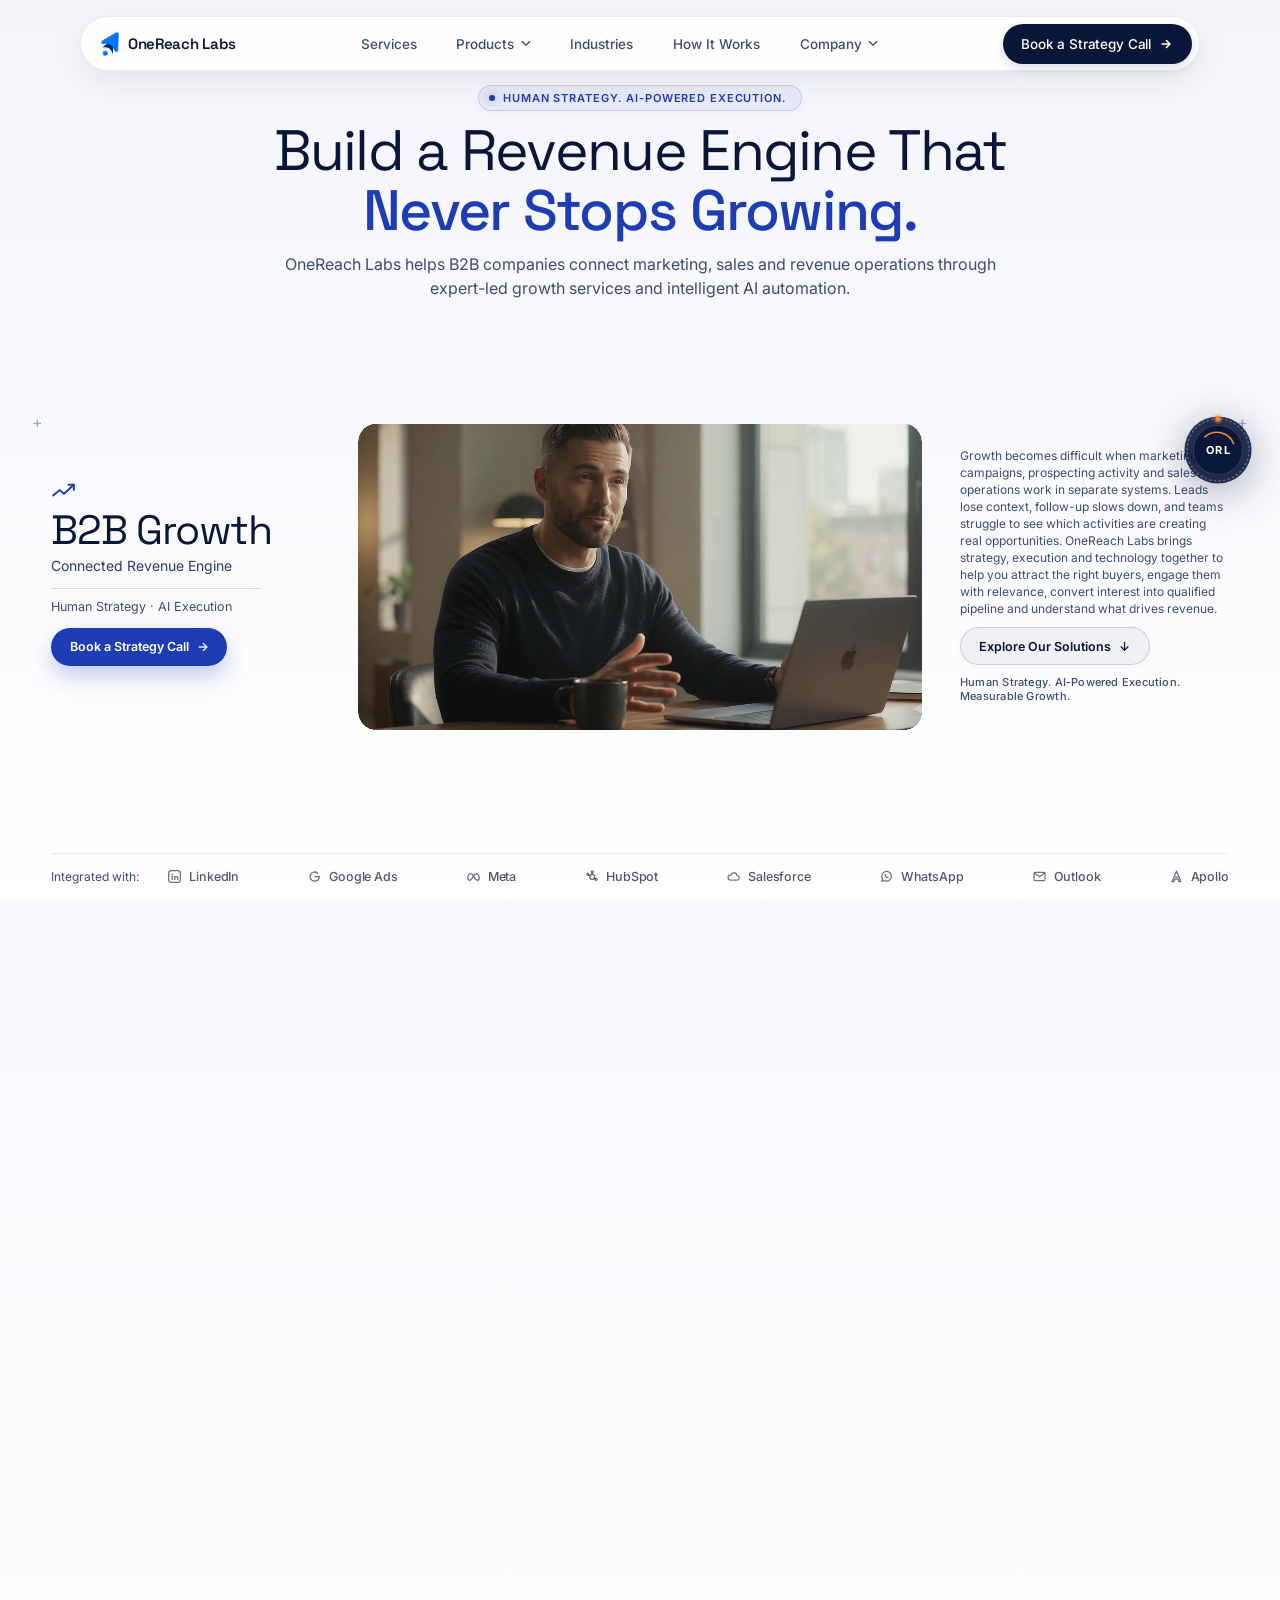
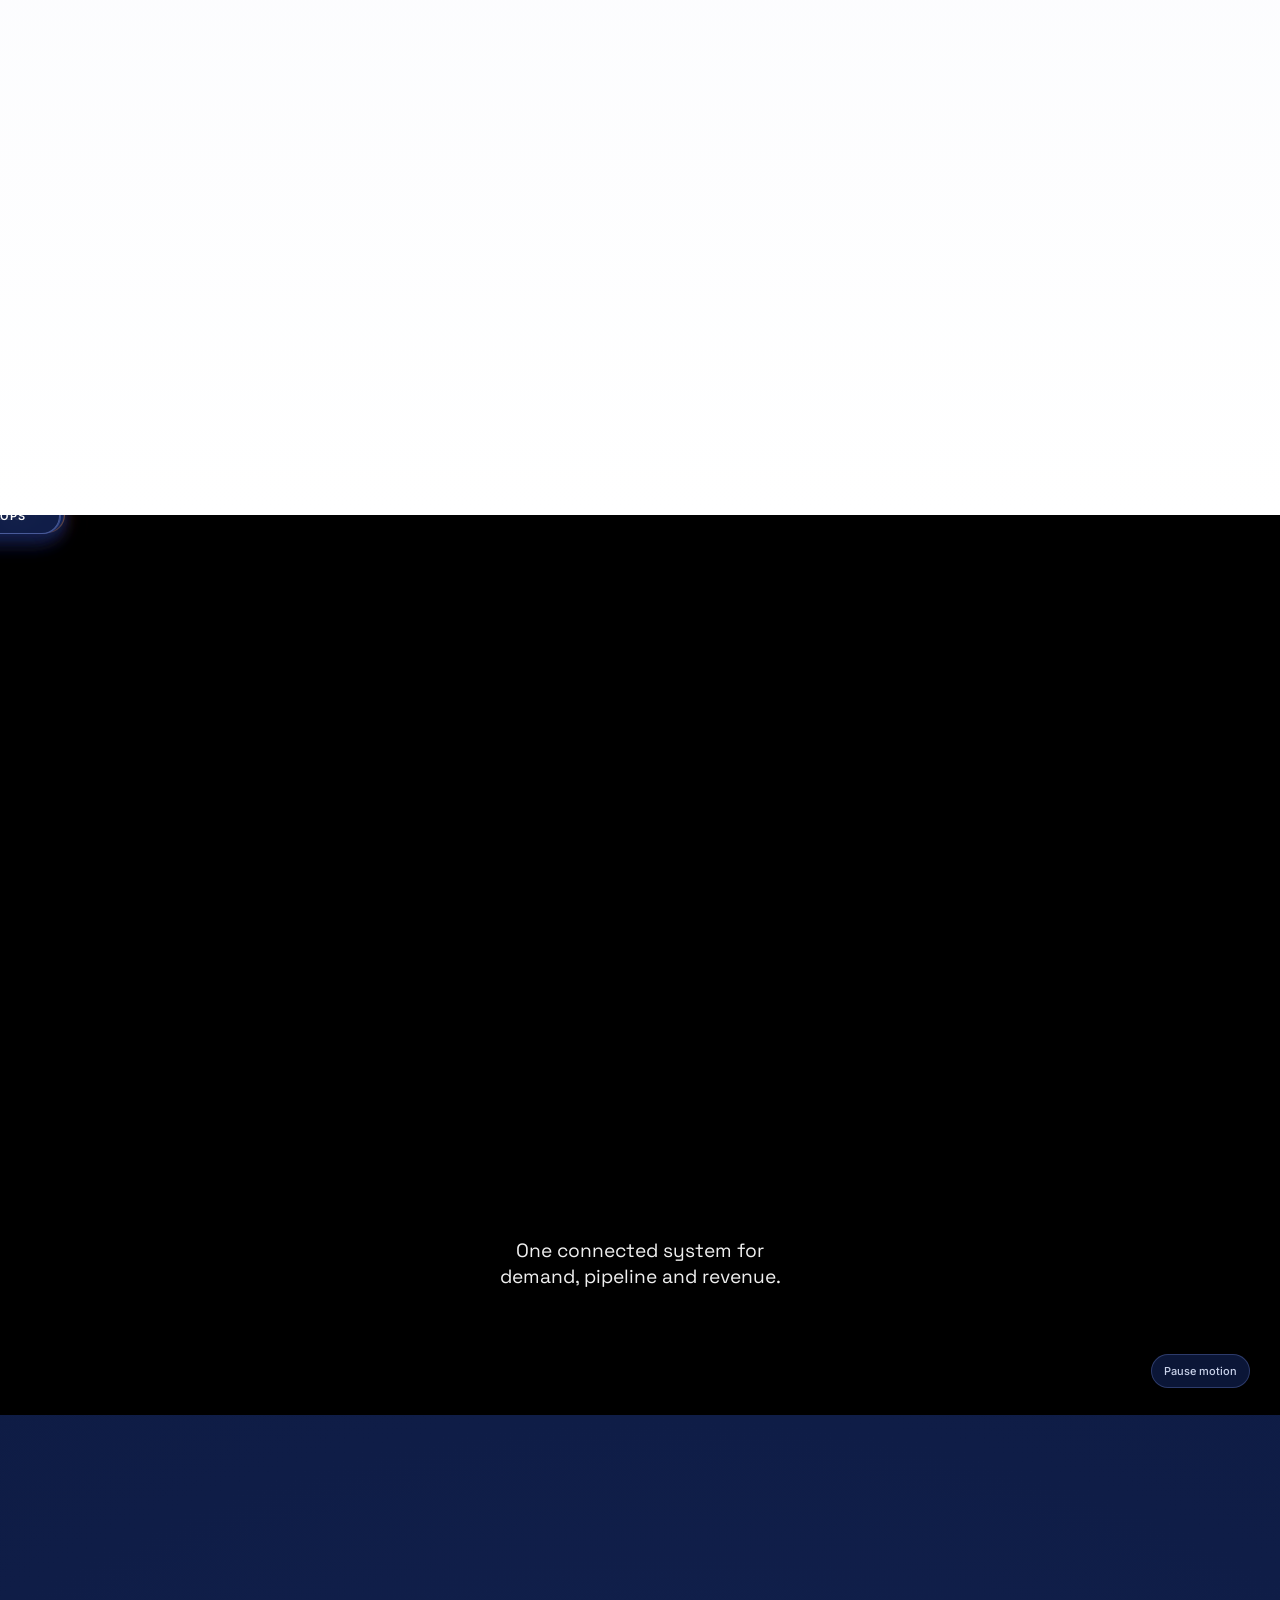
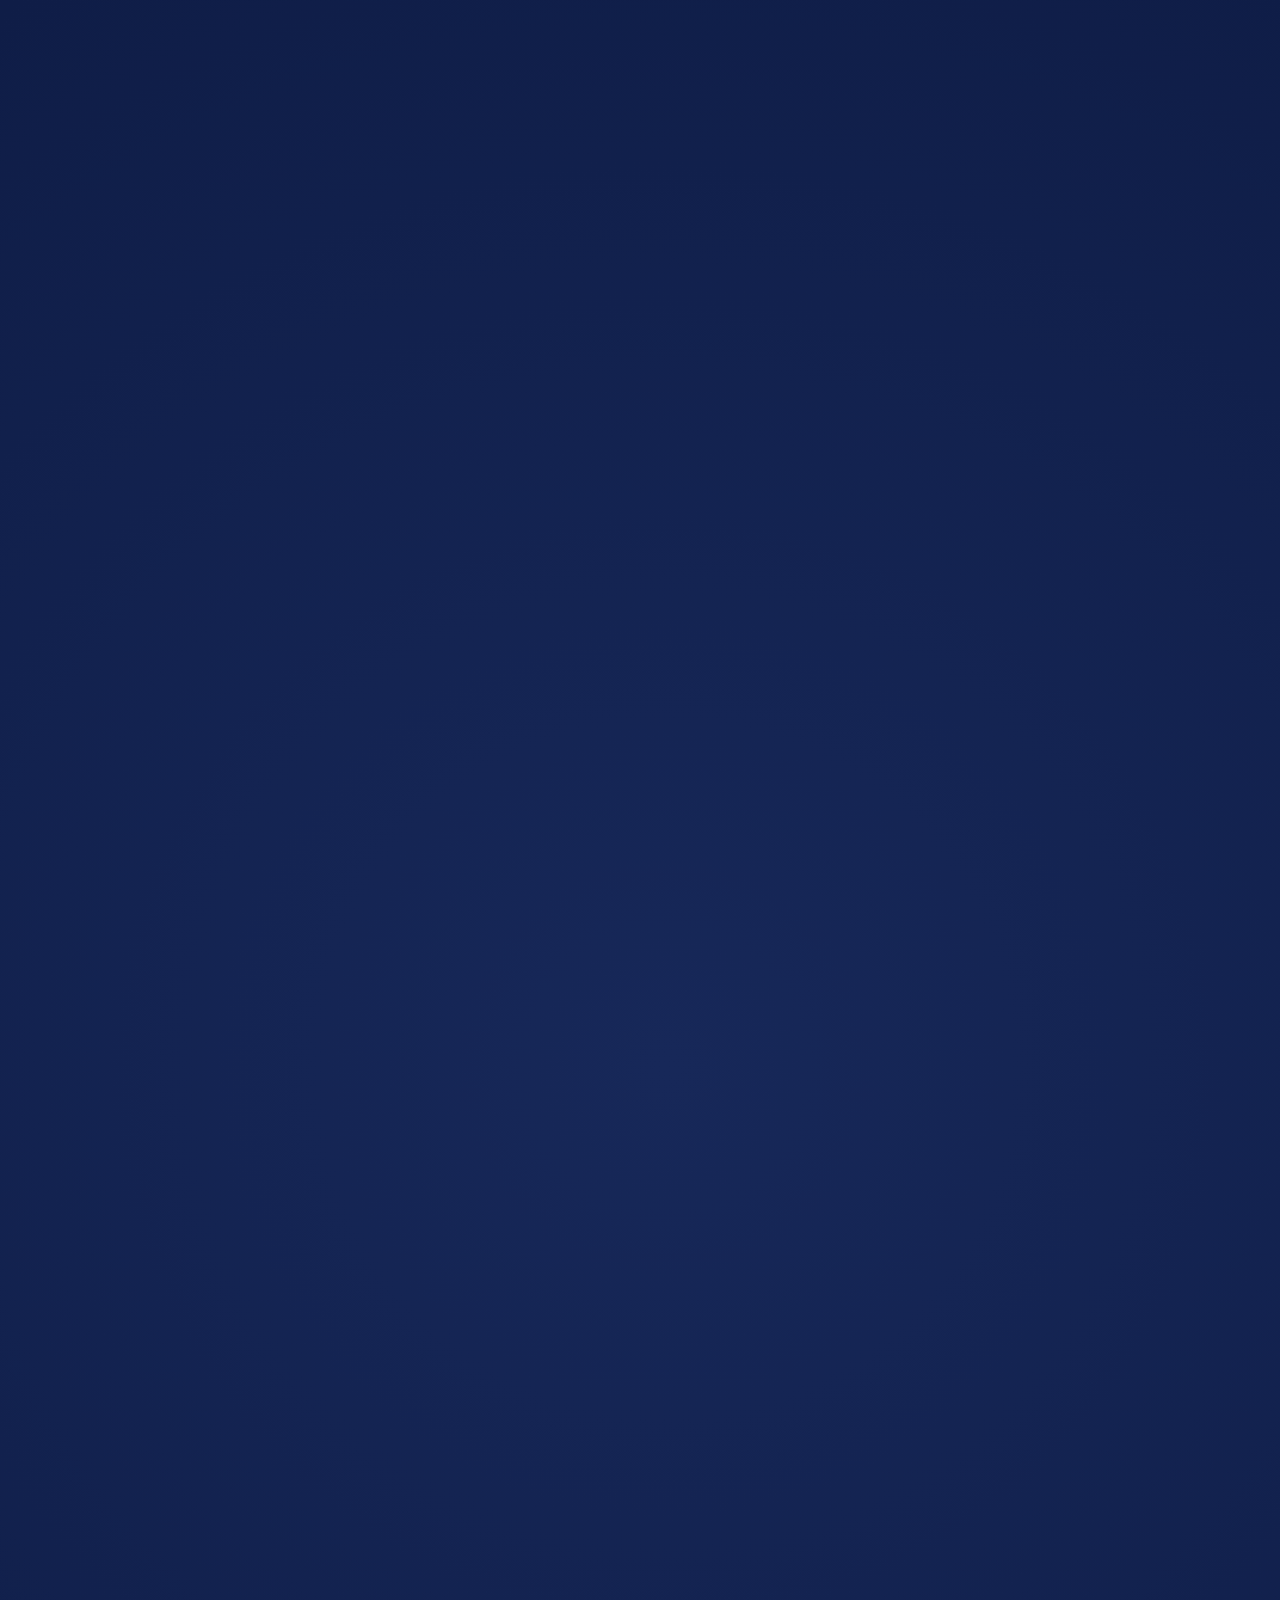
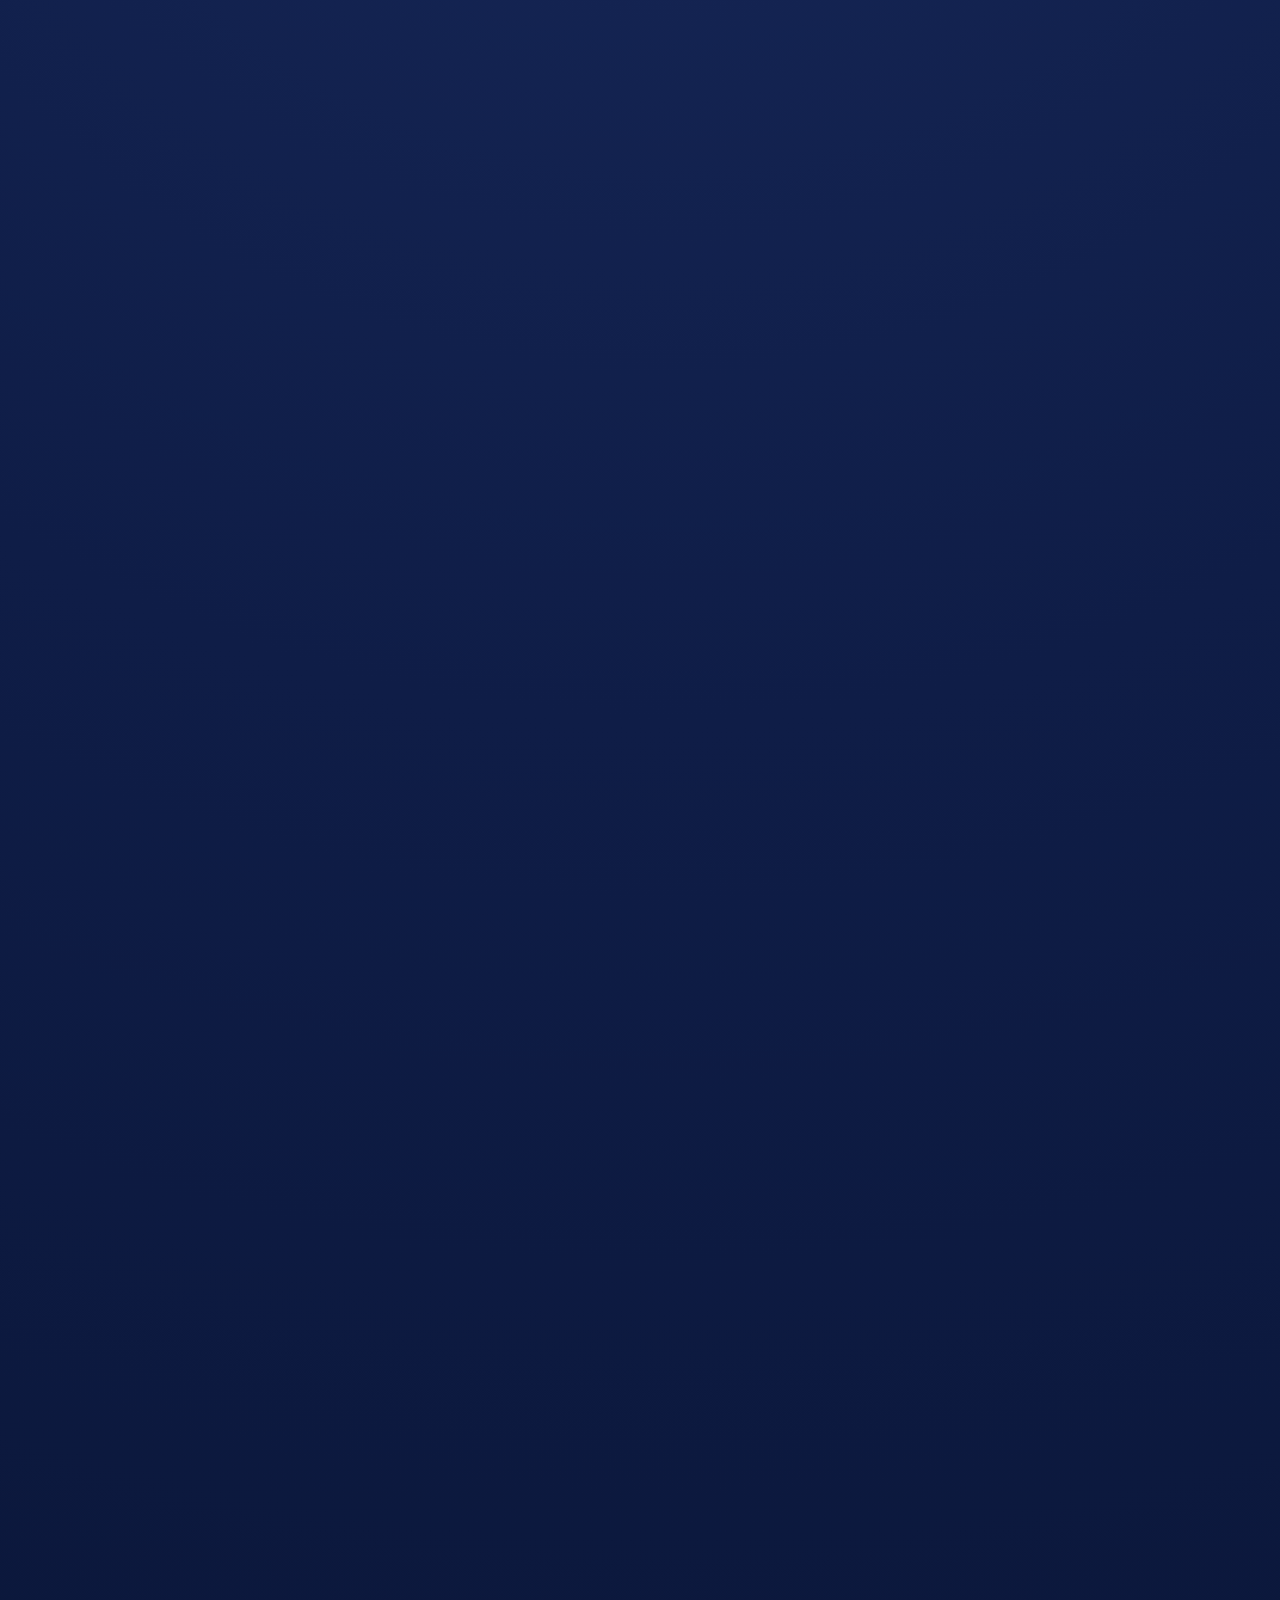
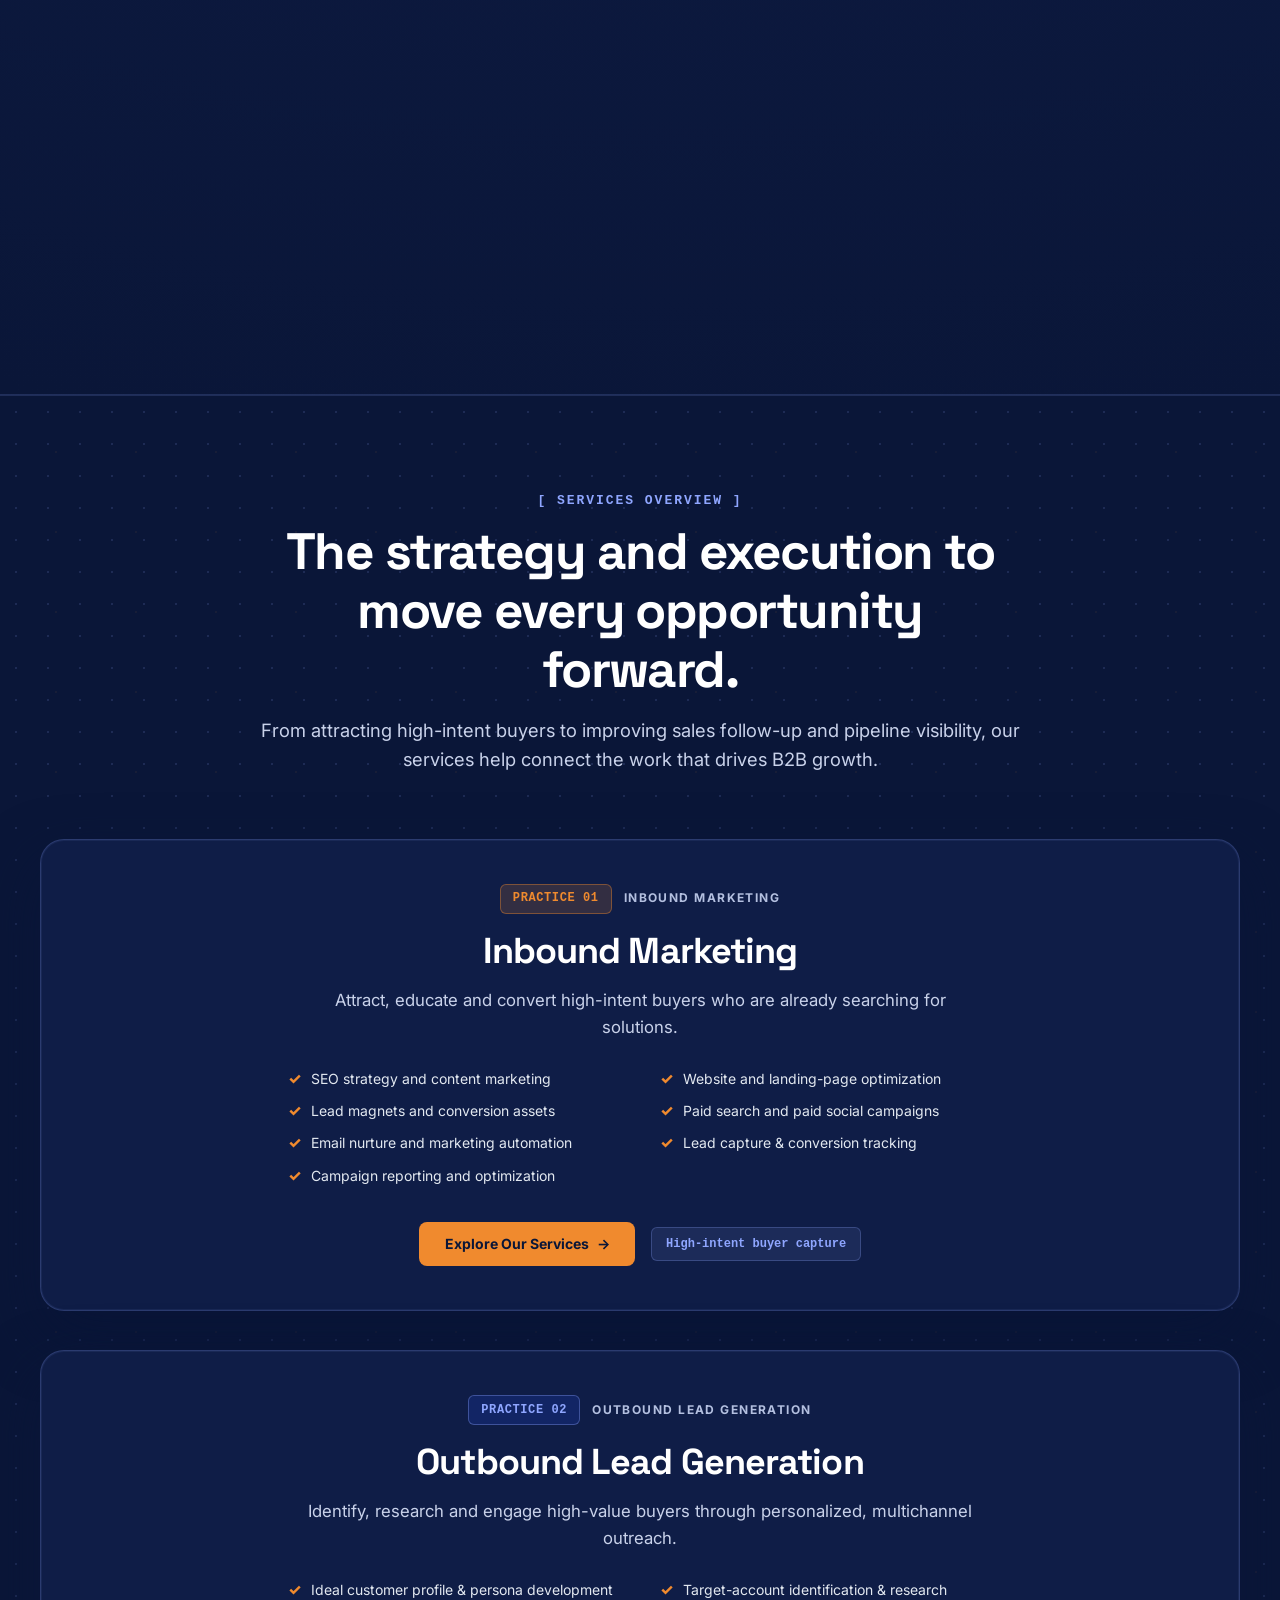
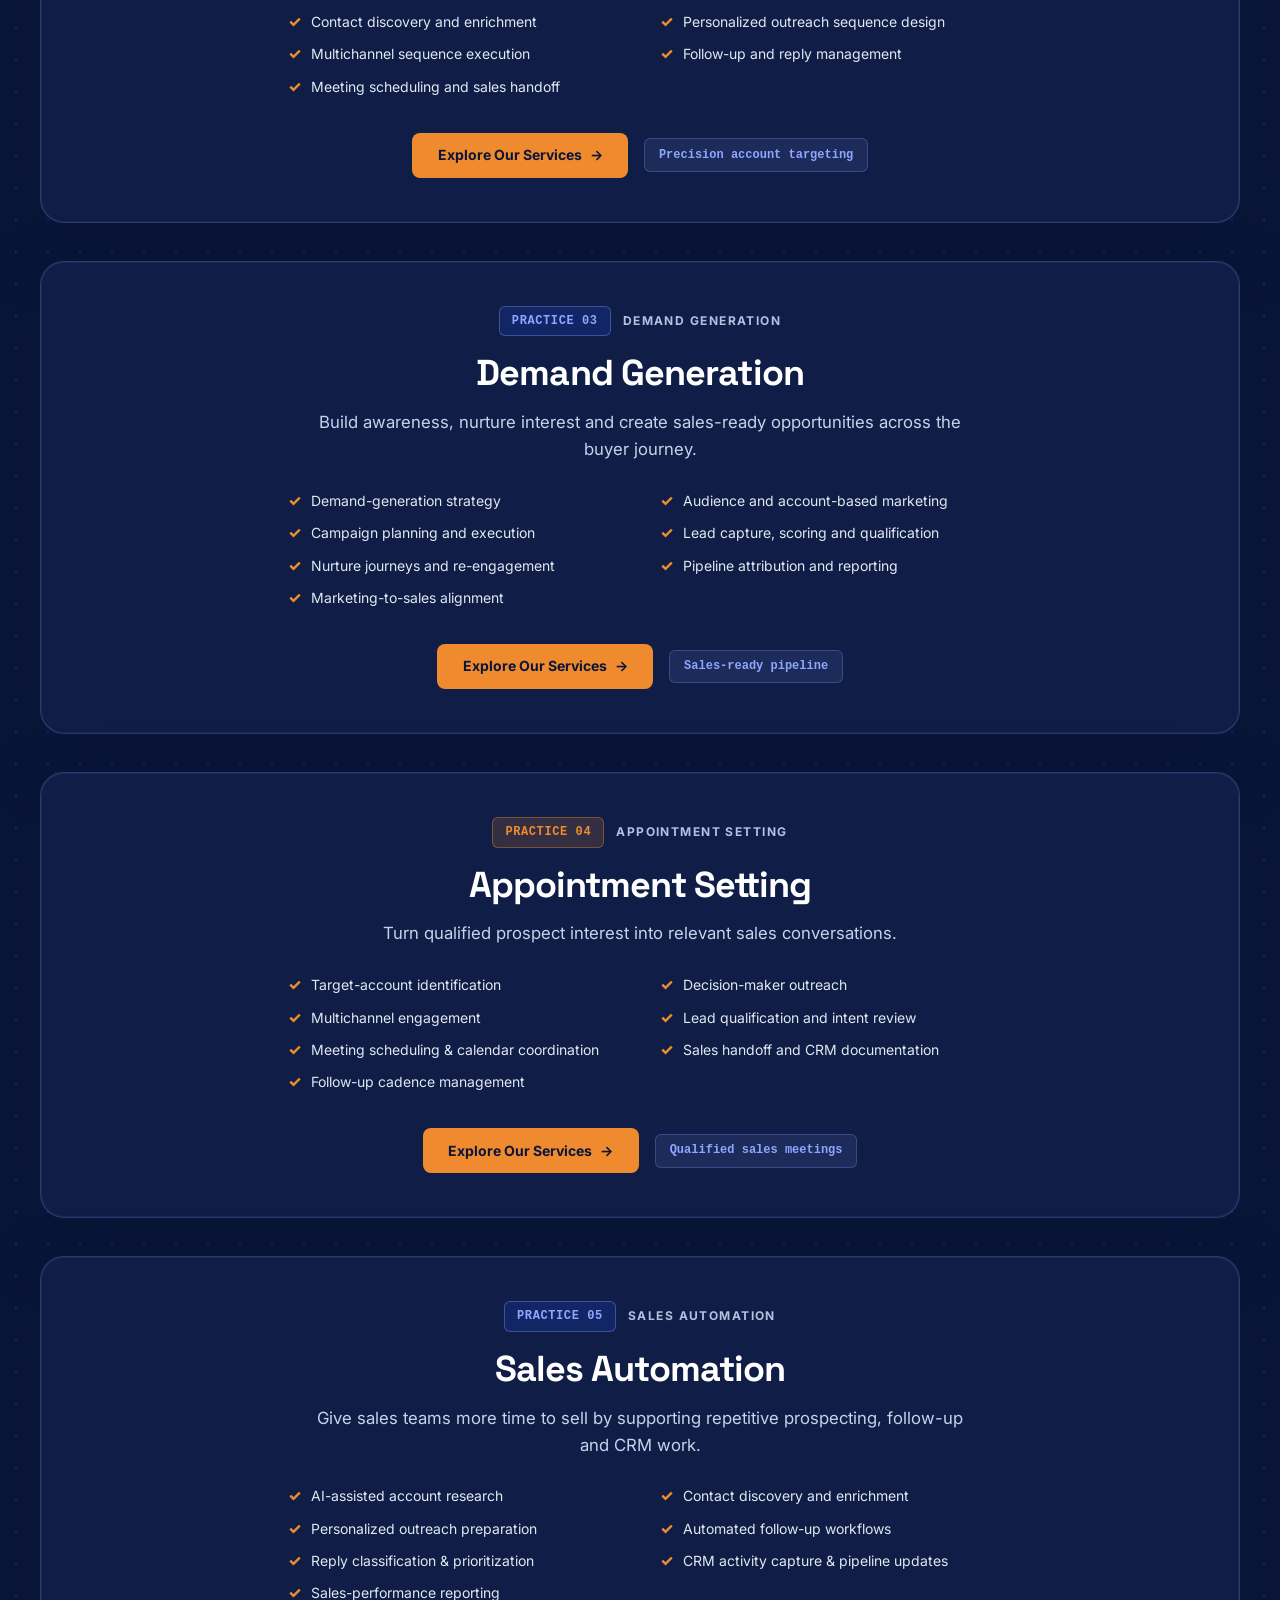
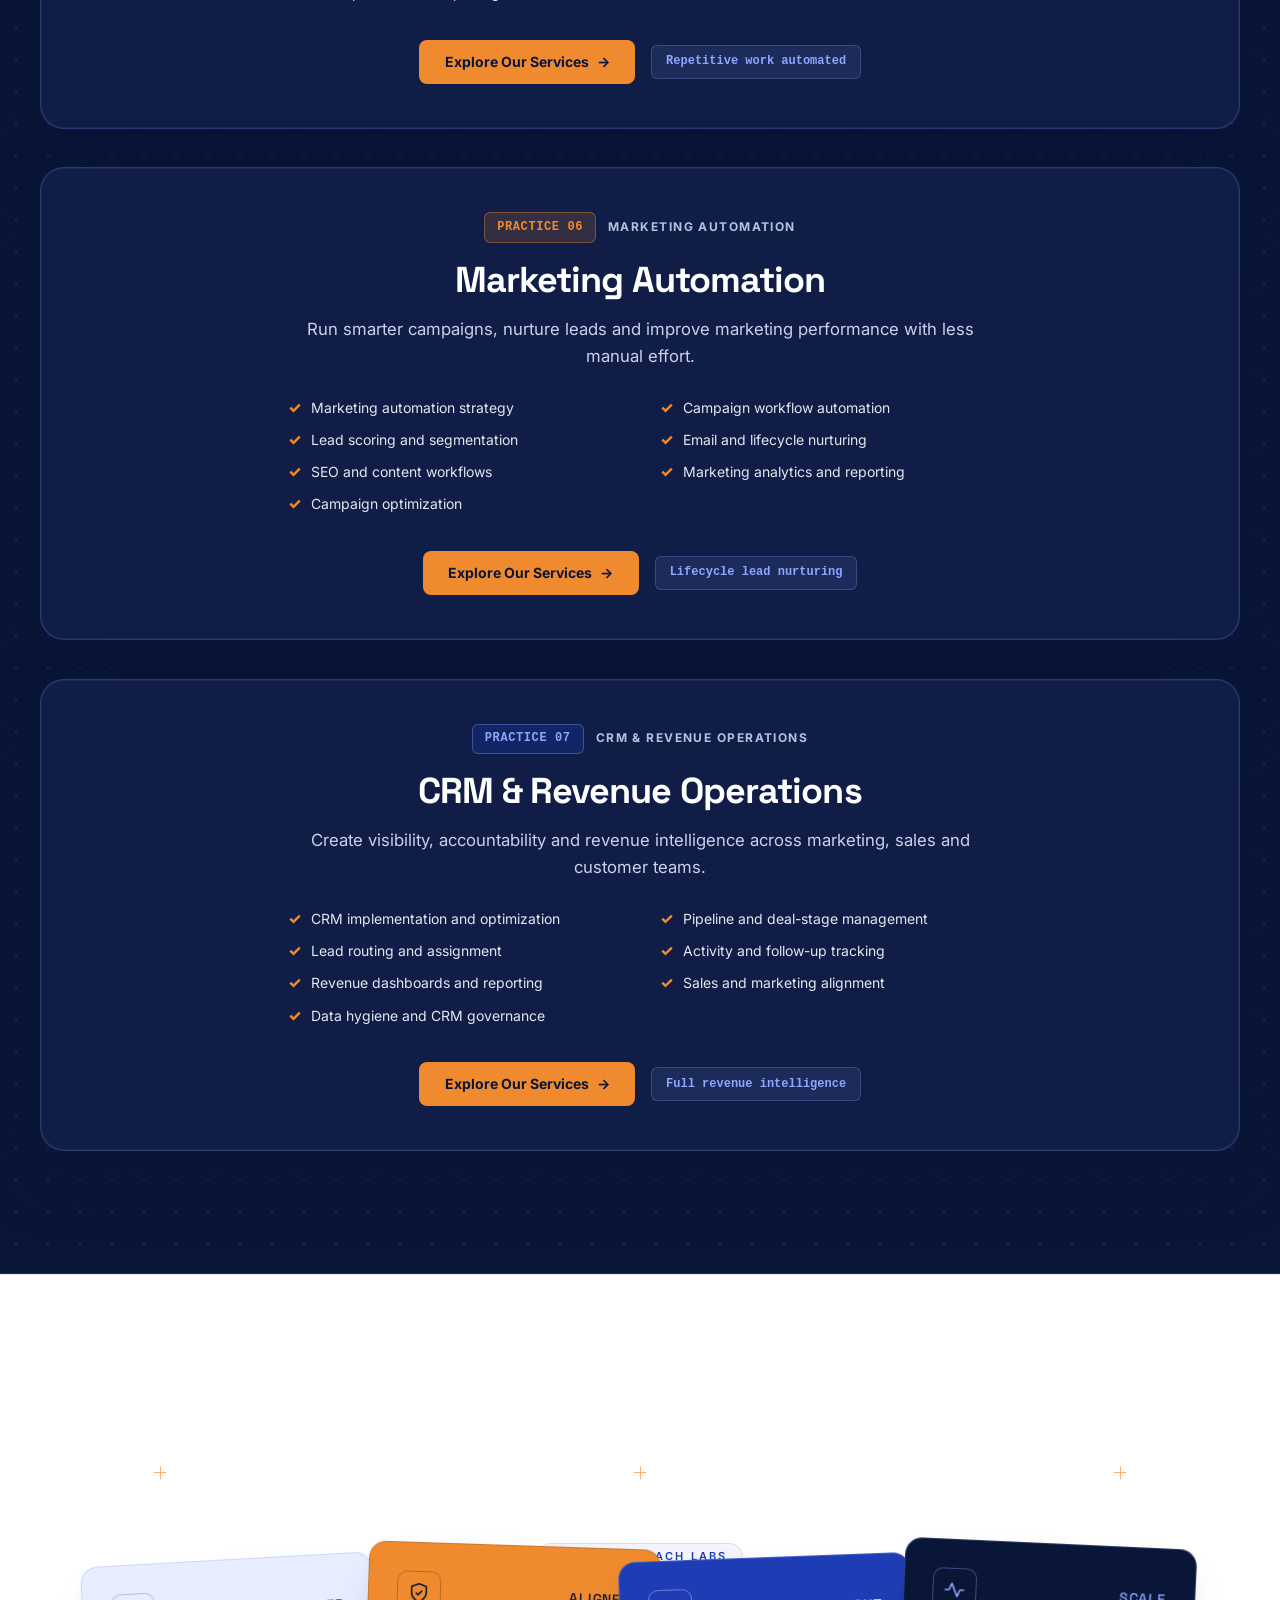
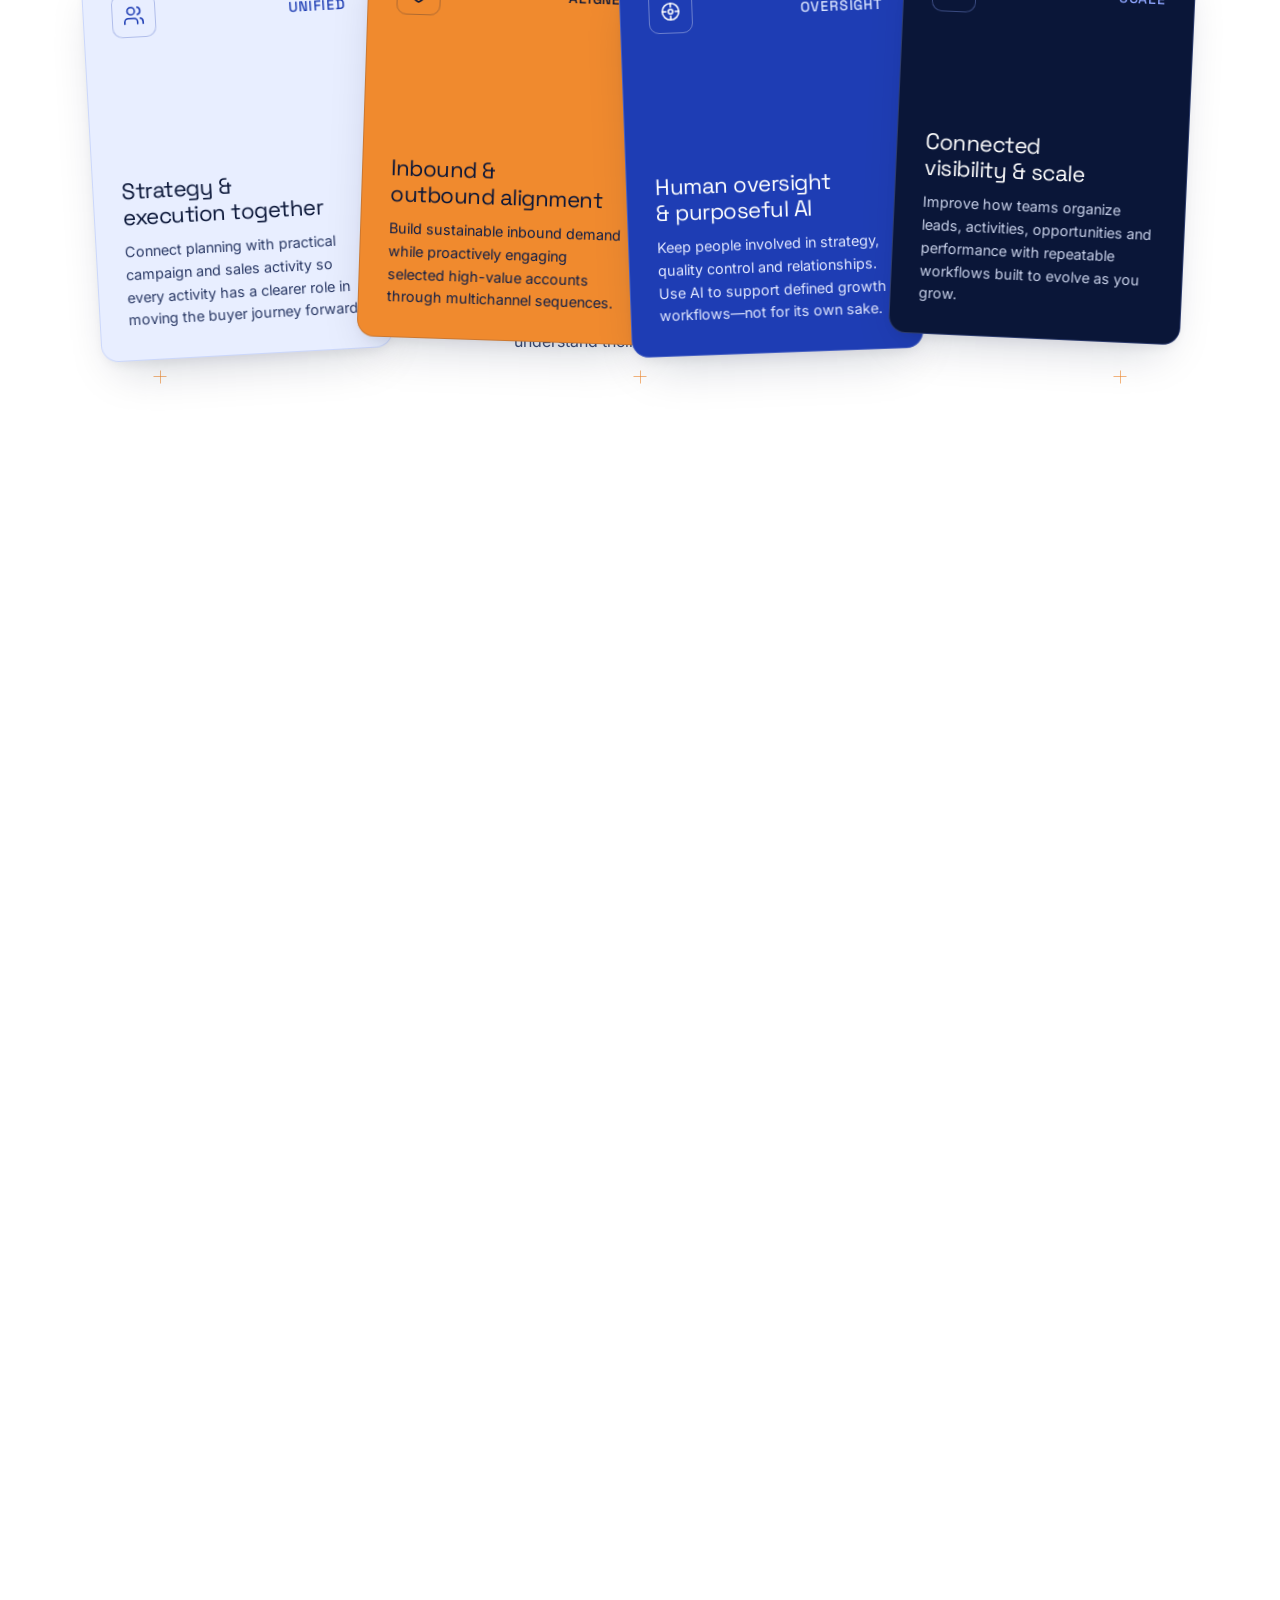
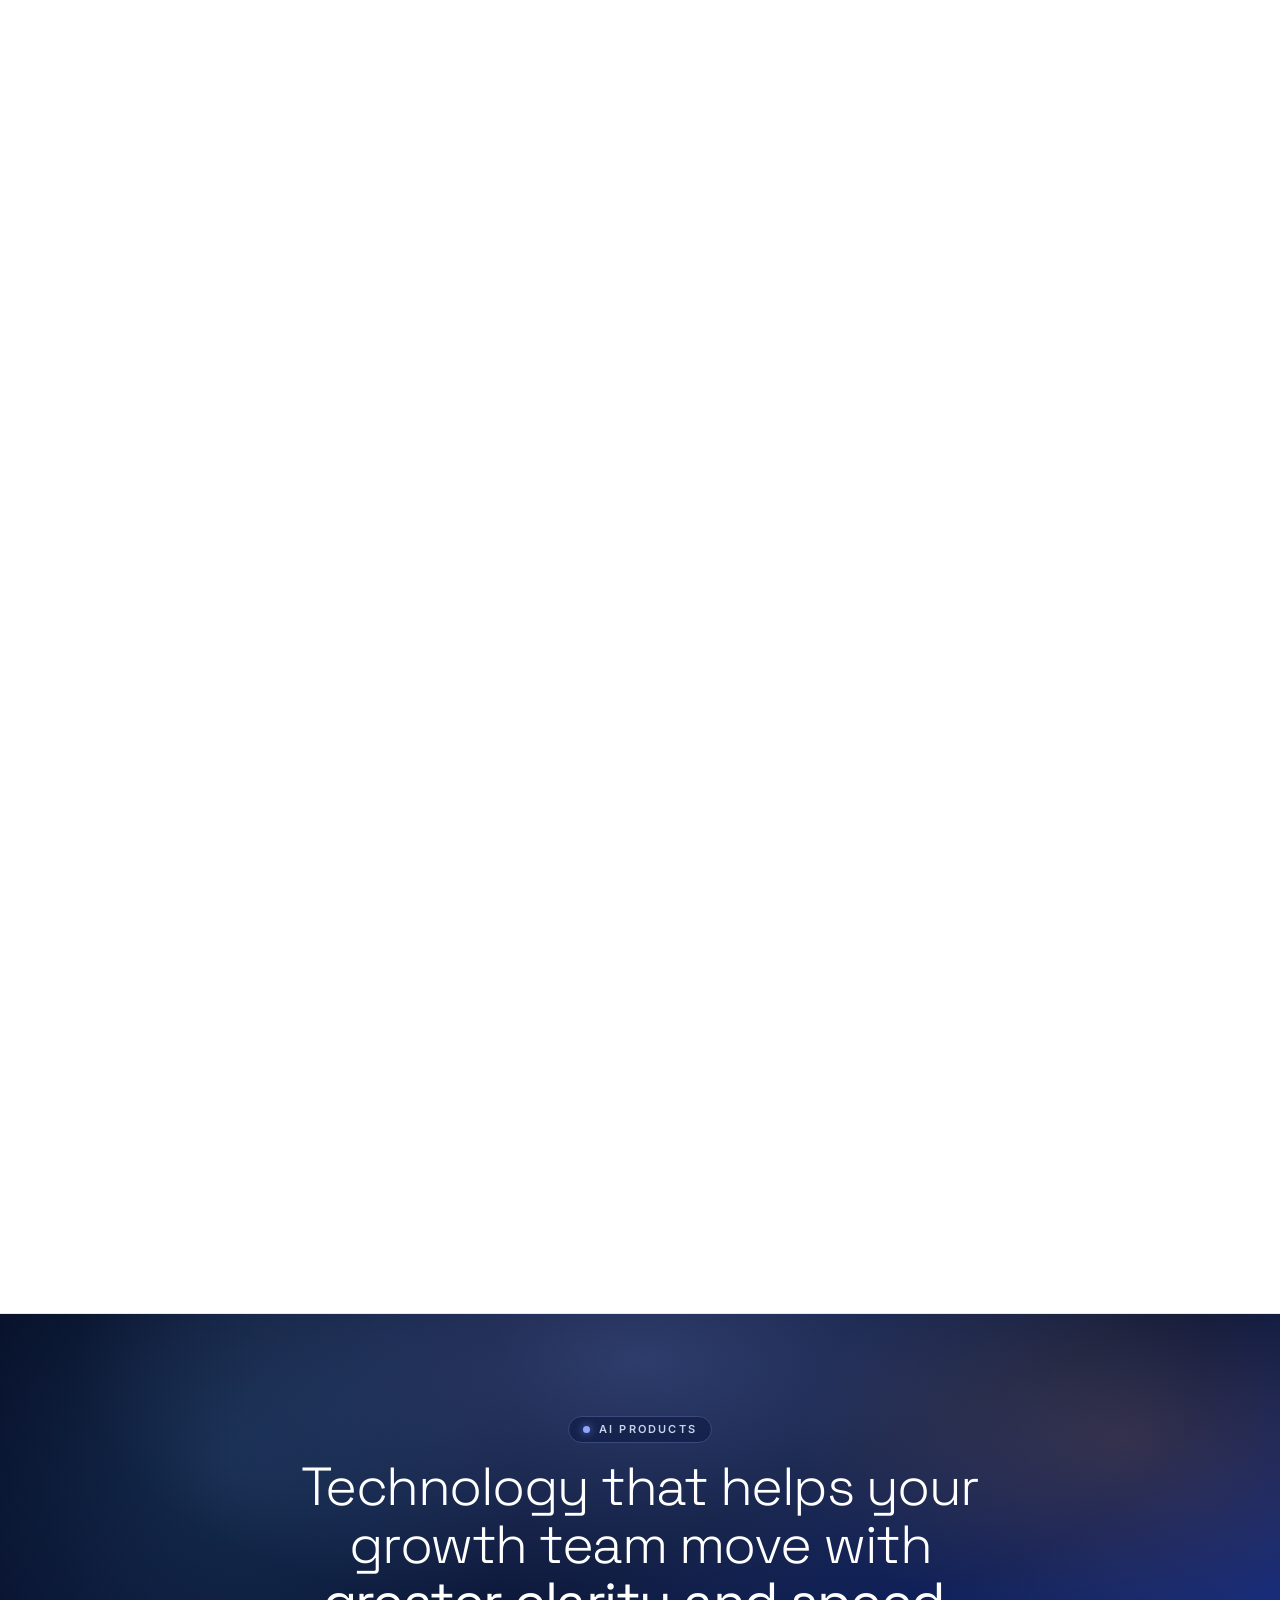
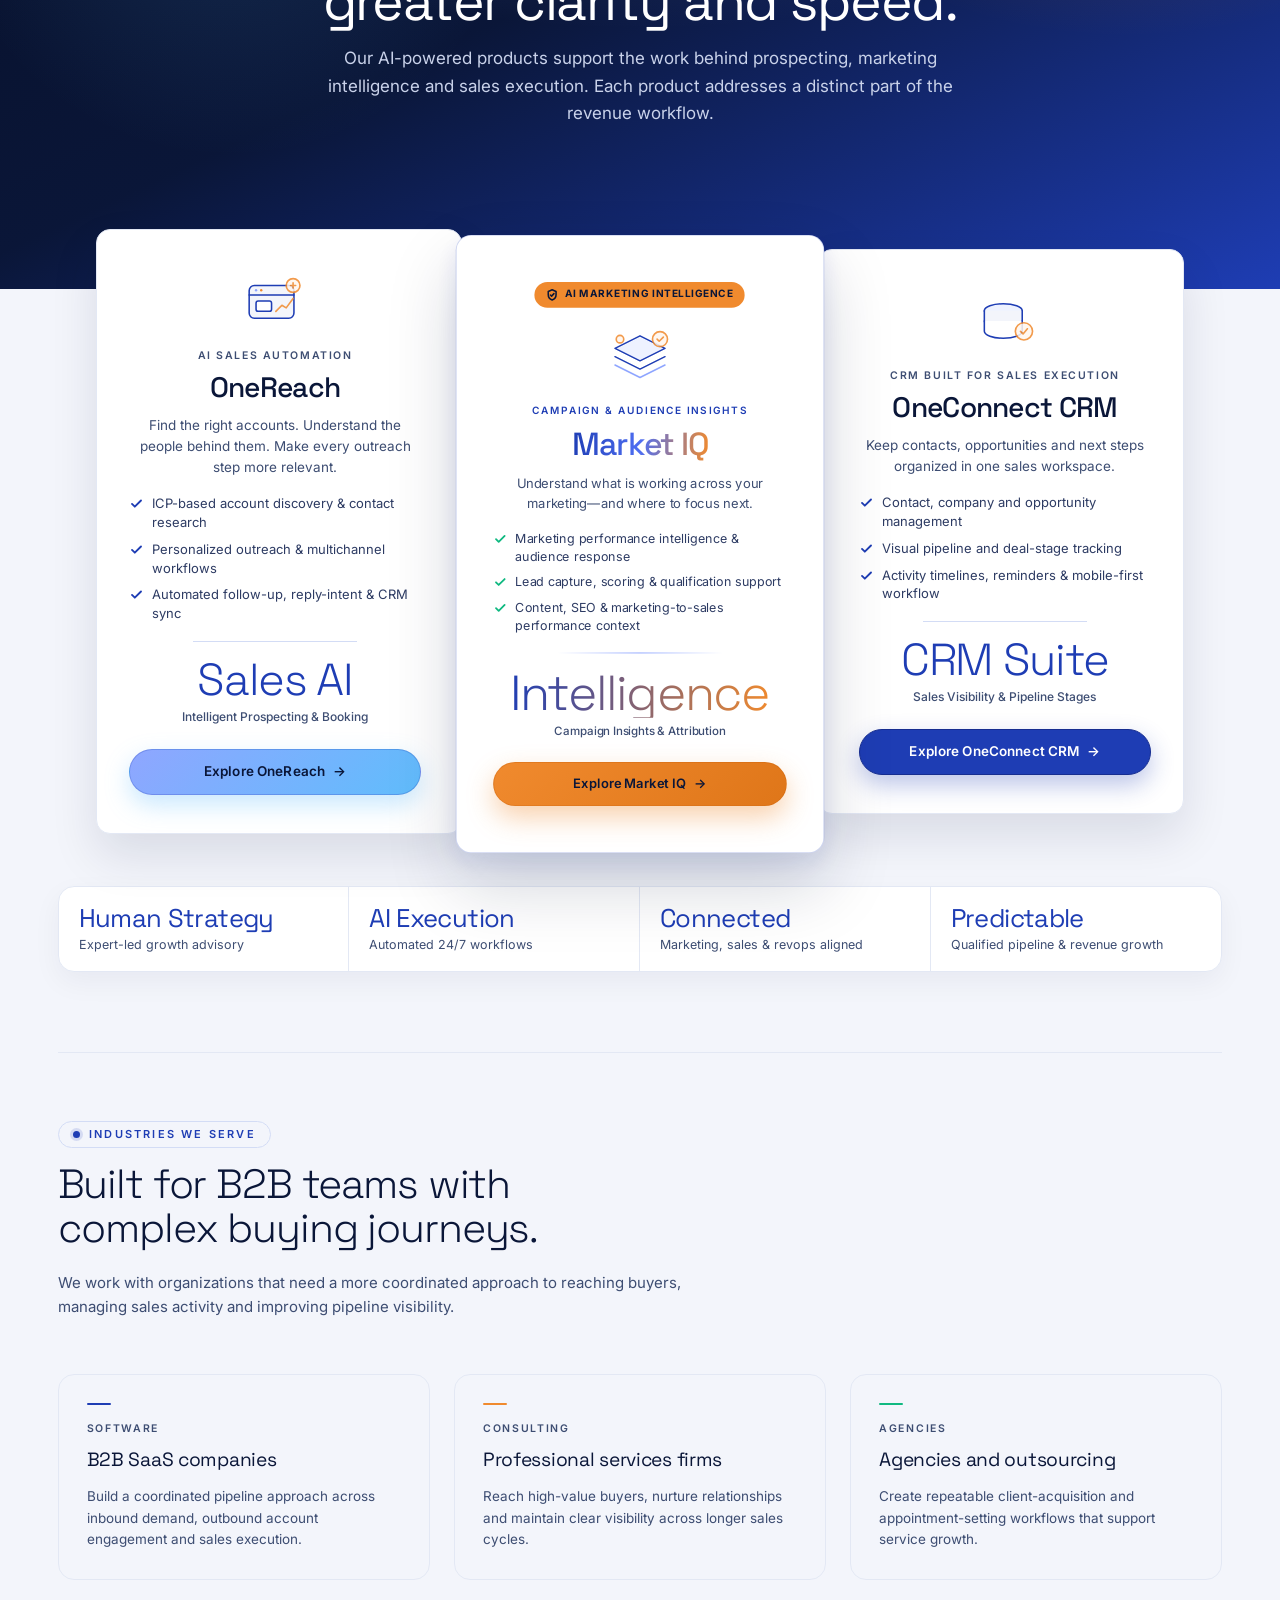
==== commit 54b510df: "feat(navigation): simplify navbar to direct links for services, industries, and how it works; update" ====
--- a/index.html
+++ b/index.html
@@ -211,28 +211,8 @@
         </button>
 
         <ul id="site-menu" class="site-menu" popover="auto">
-          <li class="nav-dropdown">
-            <button
-              class="dropdown-trigger"
-              type="button"
-              aria-expanded="false"
-              aria-controls="services-menu"
-              popovertarget="services-menu"
-            >
-              <span>Services</span>
-              <svg aria-hidden="true" viewBox="0 0 12 8" width="10" height="7" fill="none" stroke="currentColor" stroke-width="1.6" stroke-linecap="round" stroke-linejoin="round">
-                <path d="M1.5 1.5L6 6l4.5-4.5" />
-              </svg>
-            </button>
-            <ul id="services-menu" class="dropdown-list">
-              <li><a href="#practice-inbound">Inbound Marketing</a></li>
-              <li><a href="#practice-outbound">Outbound Lead Generation</a></li>
-              <li><a href="#practice-demand">Demand Generation</a></li>
-              <li><a href="#practice-appointments">Appointment Setting</a></li>
-              <li><a href="#practice-sales-auto">Sales Automation</a></li>
-              <li><a href="#practice-mktg-auto">Marketing Automation</a></li>
-              <li><a href="#practice-revops">CRM &amp; Revenue Operations</a></li>
-            </ul>
+          <li>
+            <a href="#services">Services</a>
           </li>
 
           <li class="nav-dropdown">
@@ -250,52 +230,17 @@
             </button>
             <ul id="products-menu" class="dropdown-list">
               <li><a href="https://onereach.app/" target="_blank" rel="noopener noreferrer">OneReach</a></li>
-              <li><a href="#market-iq">Market IQ</a></li>
-              <li><a href="#oneconnect-crm">OneConnect CRM</a></li>
+              <li><a href="https://web.onetrac.ai/" target="_blank" rel="noopener noreferrer">Market IQ</a></li>
+              <li><a href="https://oneconnect.app/" target="_blank" rel="noopener noreferrer">OneConnect</a></li>
             </ul>
           </li>
 
-          <li class="nav-dropdown">
-            <button
-              class="dropdown-trigger"
-              type="button"
-              aria-expanded="false"
-              aria-controls="industries-menu"
-              popovertarget="industries-menu"
-            >
-              <span>Industries</span>
-              <svg aria-hidden="true" viewBox="0 0 12 8" width="10" height="7" fill="none" stroke="currentColor" stroke-width="1.6" stroke-linecap="round" stroke-linejoin="round">
-                <path d="M1.5 1.5L6 6l4.5-4.5" />
-              </svg>
-            </button>
-            <ul id="industries-menu" class="dropdown-list">
-              <li><a href="#industry-saas">B2B SaaS</a></li>
-              <li><a href="#industry-consulting">Professional Services</a></li>
-              <li><a href="#industry-agencies">Agencies</a></li>
-              <li><a href="#industry-manufacturing">Manufacturing</a></li>
-              <li><a href="#industry-finance">Financial Services</a></li>
-              <li><a href="#industry-enterprise">Enterprise Teams</a></li>
-            </ul>
+          <li>
+            <a href="#industries">Industries</a>
           </li>
 
-          <li class="nav-dropdown">
-            <button
-              class="dropdown-trigger"
-              type="button"
-              aria-expanded="false"
-              aria-controls="resources-menu"
-              popovertarget="resources-menu"
-            >
-              <span>Resources</span>
-              <svg aria-hidden="true" viewBox="0 0 12 8" width="10" height="7" fill="none" stroke="currentColor" stroke-width="1.6" stroke-linecap="round" stroke-linejoin="round">
-                <path d="M1.5 1.5L6 6l4.5-4.5" />
-              </svg>
-            </button>
-            <ul id="resources-menu" class="dropdown-list">
-              <li><a href="#customer-success">Case Studies</a></li>
-              <li><a href="#how-it-works">How It Works</a></li>
-              <li><a href="strategy-call.html">Strategy Call Overview</a></li>
-            </ul>
+          <li>
+            <a href="#how-it-works">How It Works</a>
           </li>
 
           <li class="nav-dropdown nav-dropdown--right">
@@ -553,7 +498,7 @@
             <button type="button" class="vortex-pill" data-node="sense" data-focus-track="signals">INBOUND</button>
             <button type="button" class="vortex-pill" data-node="perceive" data-focus-track="intel">OUTBOUND</button>
             <button type="button" class="vortex-pill is-highlighted" data-node="decide" data-focus-track="discovery">DEMAND GEN</button>
-            <span class="vortex-approval" id="vortex-approval">ALIGNMENT</span>
+            <button type="button" class="vortex-pill vortex-approval" id="vortex-approval" data-node="approval" data-focus-track="alignment">ALIGNMENT</button>
             <button type="button" class="vortex-pill" data-node="deliver" data-focus-track="sequences">SALES</button>
             <button type="button" class="vortex-pill" data-node="learn" data-focus-track="followup">REVOPS</button>
           </div>
@@ -1293,9 +1238,10 @@
 
         <div class="orl-plan-cta">
           <a
-            href="#campaign-form-wrap"
+            href="https://web.onetrac.ai/"
+            target="_blank"
+            rel="noopener noreferrer"
             class="orl-btn orl-btn--tier-featured"
-            data-jump-portal="true"
             data-engagement-preset="market-iq"
           >
             <span>Explore Market IQ</span>
@@ -1350,9 +1296,10 @@
 
         <div class="orl-plan-cta">
           <a
-            href="#campaign-form-wrap"
+            href="https://oneconnect.app/"
+            target="_blank"
+            rel="noopener noreferrer"
             class="orl-btn orl-btn--tier-dark"
-            data-jump-portal="true"
             data-engagement-preset="oneconnect-crm"
           >
             <span>Explore OneConnect CRM</span>
@@ -1929,11 +1876,10 @@
             <h3 class="site-footer__col-title">Products &amp; Industries</h3>
             <ul class="site-footer__list">
               <li><a href="https://onereach.app/" target="_blank" rel="noopener noreferrer">OneReach AI Sales</a></li>
-              <li><a href="#market-iq">Market IQ Intelligence</a></li>
-              <li><a href="#oneconnect-crm">OneConnect CRM</a></li>
-              <li><a href="#industry-saas">B2B SaaS Companies</a></li>
-              <li><a href="#industry-consulting">Professional Services</a></li>
-              <li><a href="#industry-enterprise">Enterprise Teams</a></li>
+              <li><a href="https://web.onetrac.ai/" target="_blank" rel="noopener noreferrer">Market IQ Intelligence</a></li>
+              <li><a href="https://oneconnect.app/" target="_blank" rel="noopener noreferrer">OneConnect CRM</a></li>
+              <li><a href="#industries">Industries We Serve</a></li>
+              <li><a href="#how-it-works">How It Works</a></li>
             </ul>
           </div>
 
--- a/styles.css
+++ b/styles.css
@@ -2290,6 +2290,7 @@
   align-items: center;
   justify-content: center;
   min-block-size: 36px;
+  min-inline-size: 120px;
   padding: 8px 18px;
   border-radius: 999px;
   background: rgba(15, 29, 71, 0.82);
@@ -2304,6 +2305,7 @@
   text-transform: uppercase;
   cursor: pointer;
   white-space: nowrap;
+  text-align: center;
   box-shadow:
     0 8px 24px rgba(10, 22, 56, 0.46),
     0 0 16px rgba(30, 61, 180, 0.24);
@@ -2336,20 +2338,8 @@
 }
 
 .vortex-approval {
-  display: inline-flex;
-  align-items: center;
-  justify-content: center;
-  padding: 5px 12px;
-  border-radius: 999px;
-  background: rgba(10, 22, 56, 0.88);
-  border: 1px solid rgba(201, 210, 234, 0.34);
-  color: var(--on-dark-muted);
-  font-size: 9.5px;
-  font-weight: 600;
-  letter-spacing: 0.13em;
-  text-transform: uppercase;
-  white-space: nowrap;
-  pointer-events: none;
+  min-inline-size: 120px;
+  pointer-events: auto;
 }
 
 .vortex-runway.has-vortex-js .vortex-beat--4 {
@@ -2628,16 +2618,12 @@
     font-size: clamp(1.5rem, 5vw, 2.2rem) !important;
   }
 
-  .vortex-runway.has-vortex-js .vortex-pill {
+  .vortex-runway.has-vortex-js .vortex-pill,
+  .vortex-runway.has-vortex-js .vortex-approval {
     min-block-size: 30px;
+    min-inline-size: 92px;
     padding: 6px 10px;
     font-size: 9px;
-    letter-spacing: 0.08em;
-  }
-
-  .vortex-runway.has-vortex-js .vortex-approval {
-    padding: 4px 8px;
-    font-size: 8.5px;
     letter-spacing: 0.08em;
   }
 
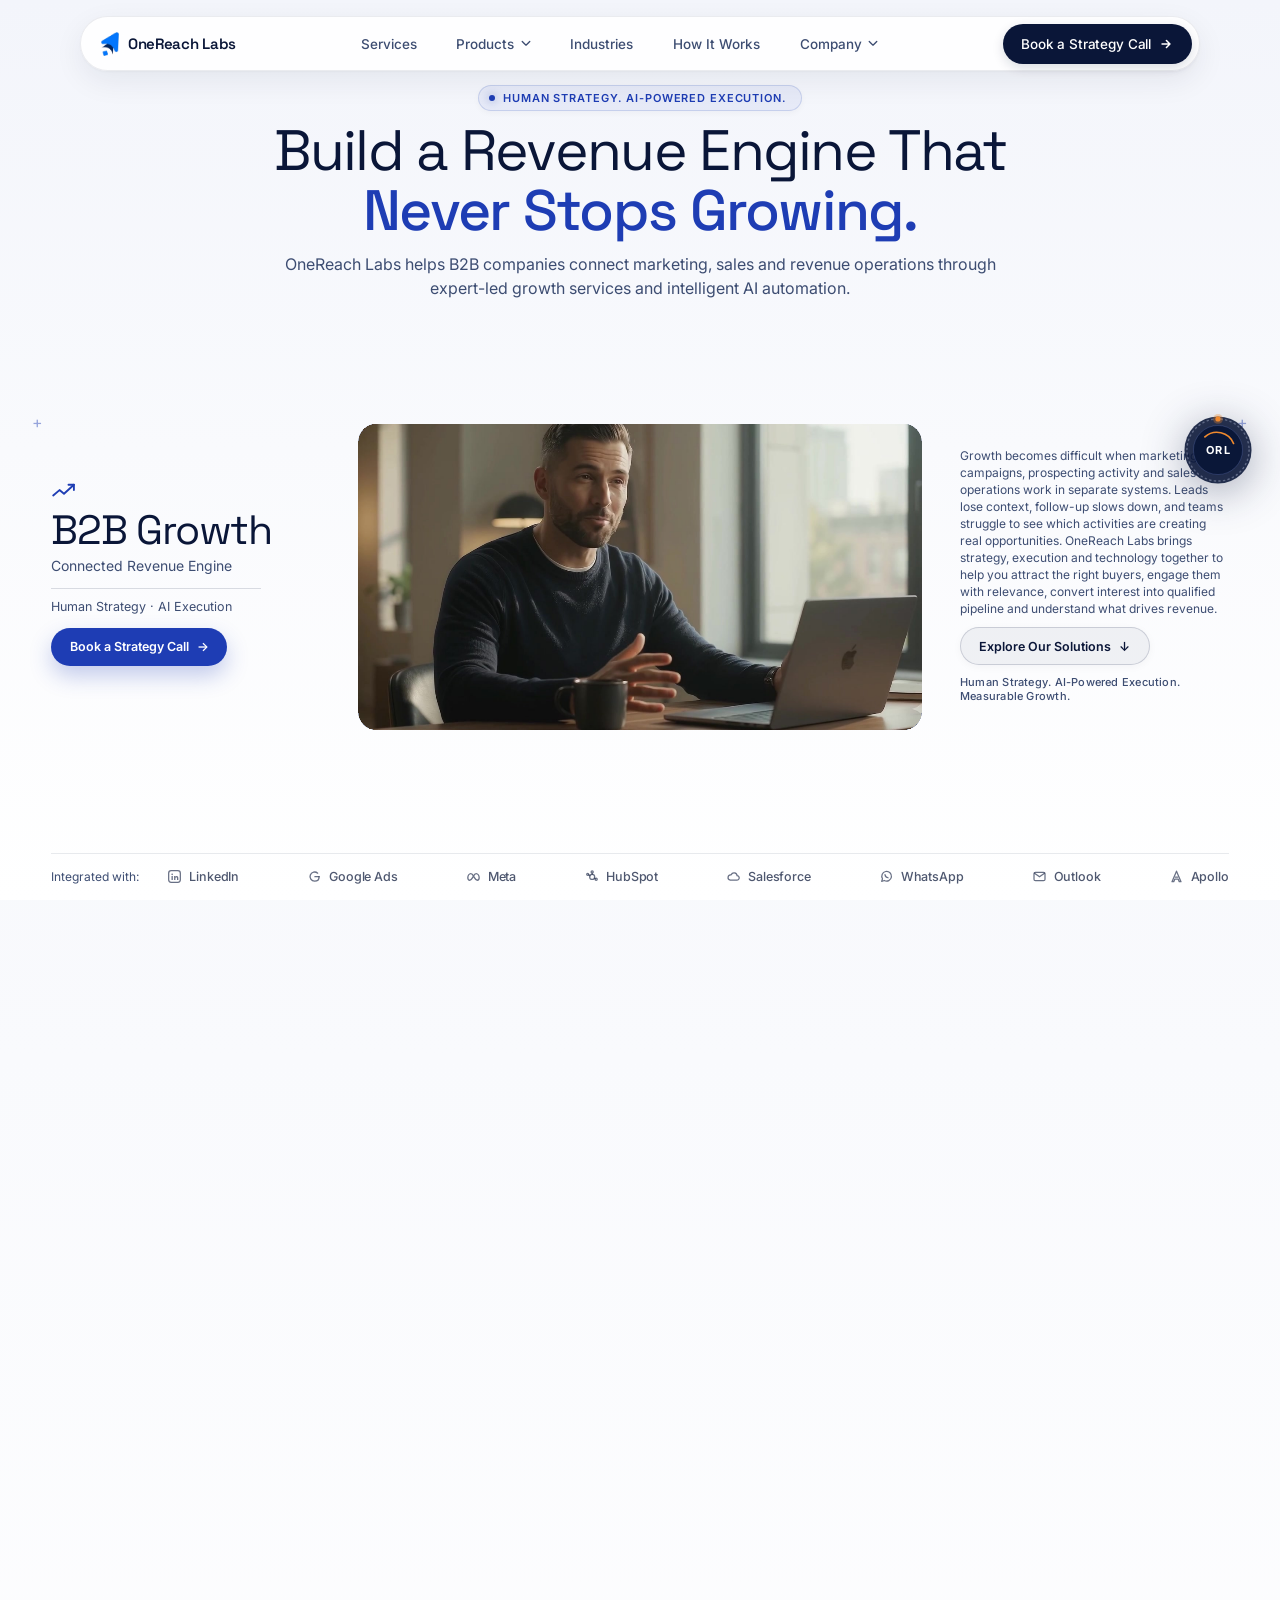
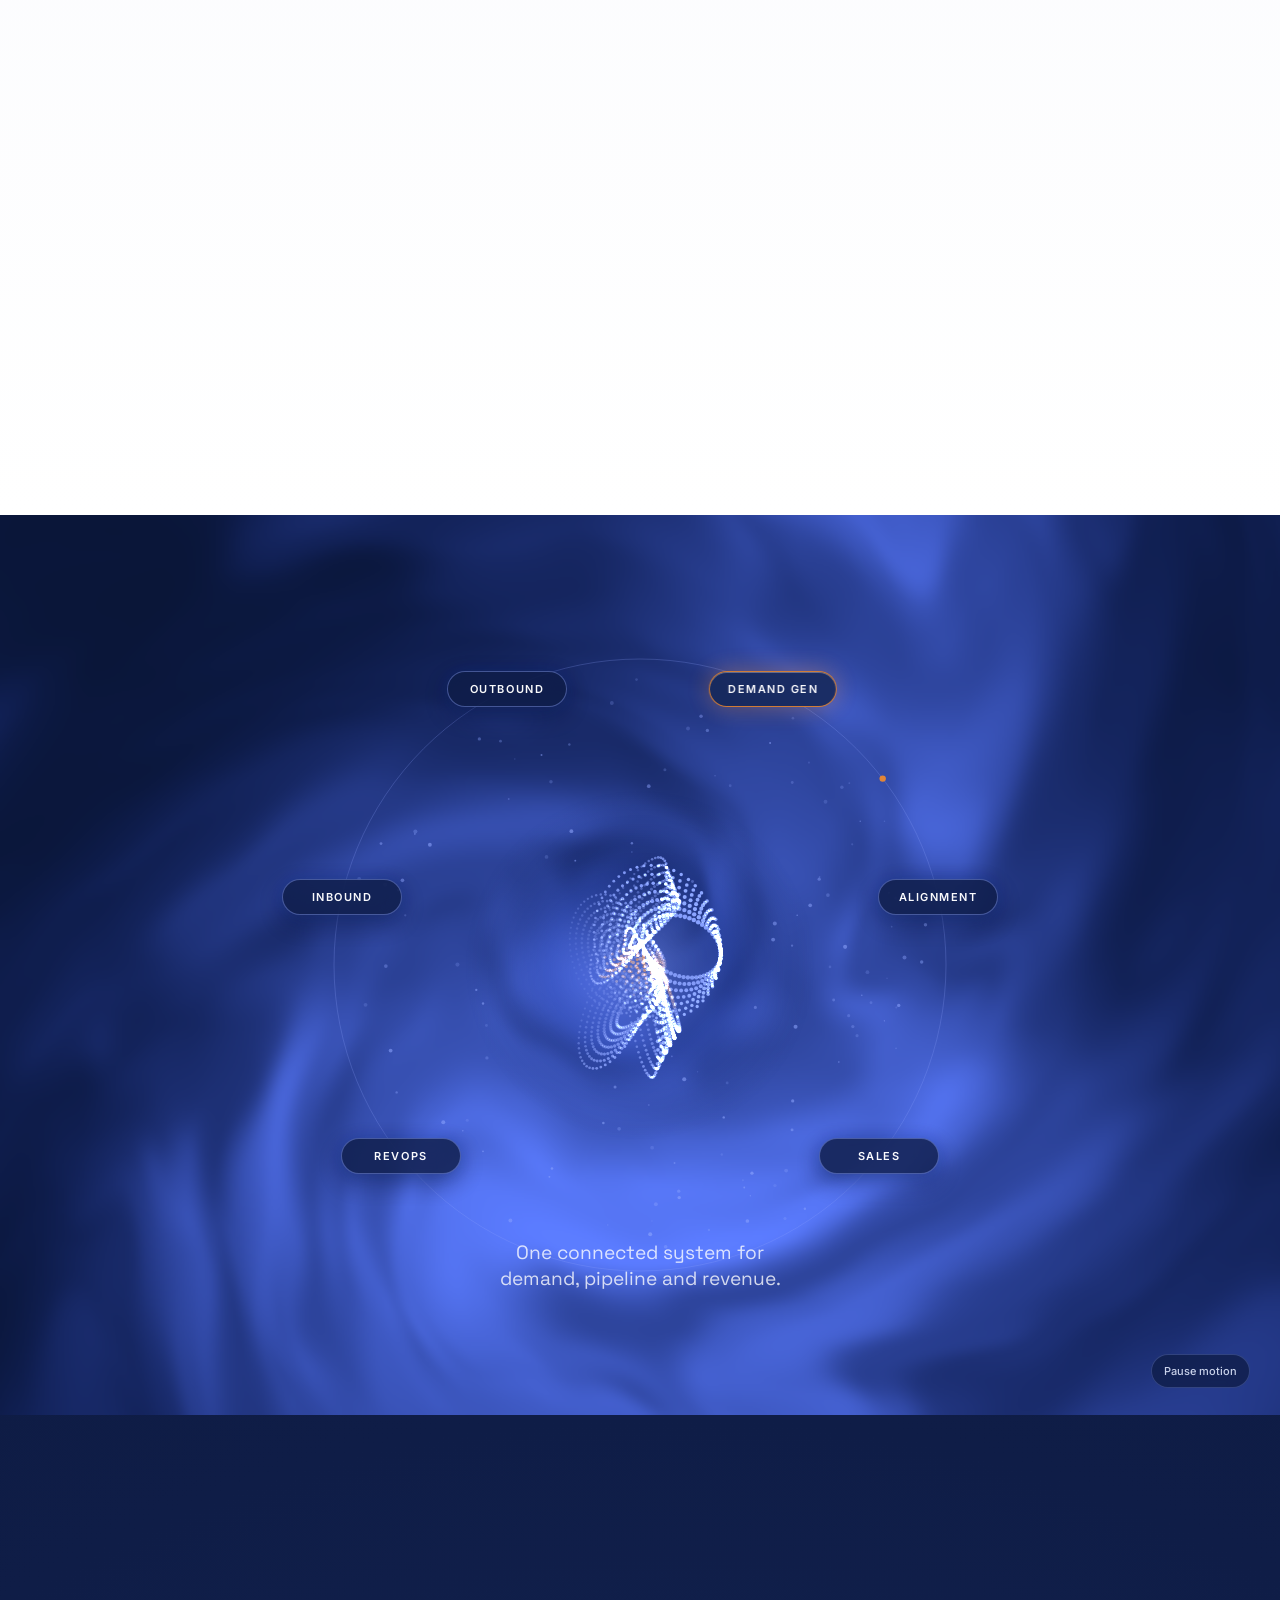
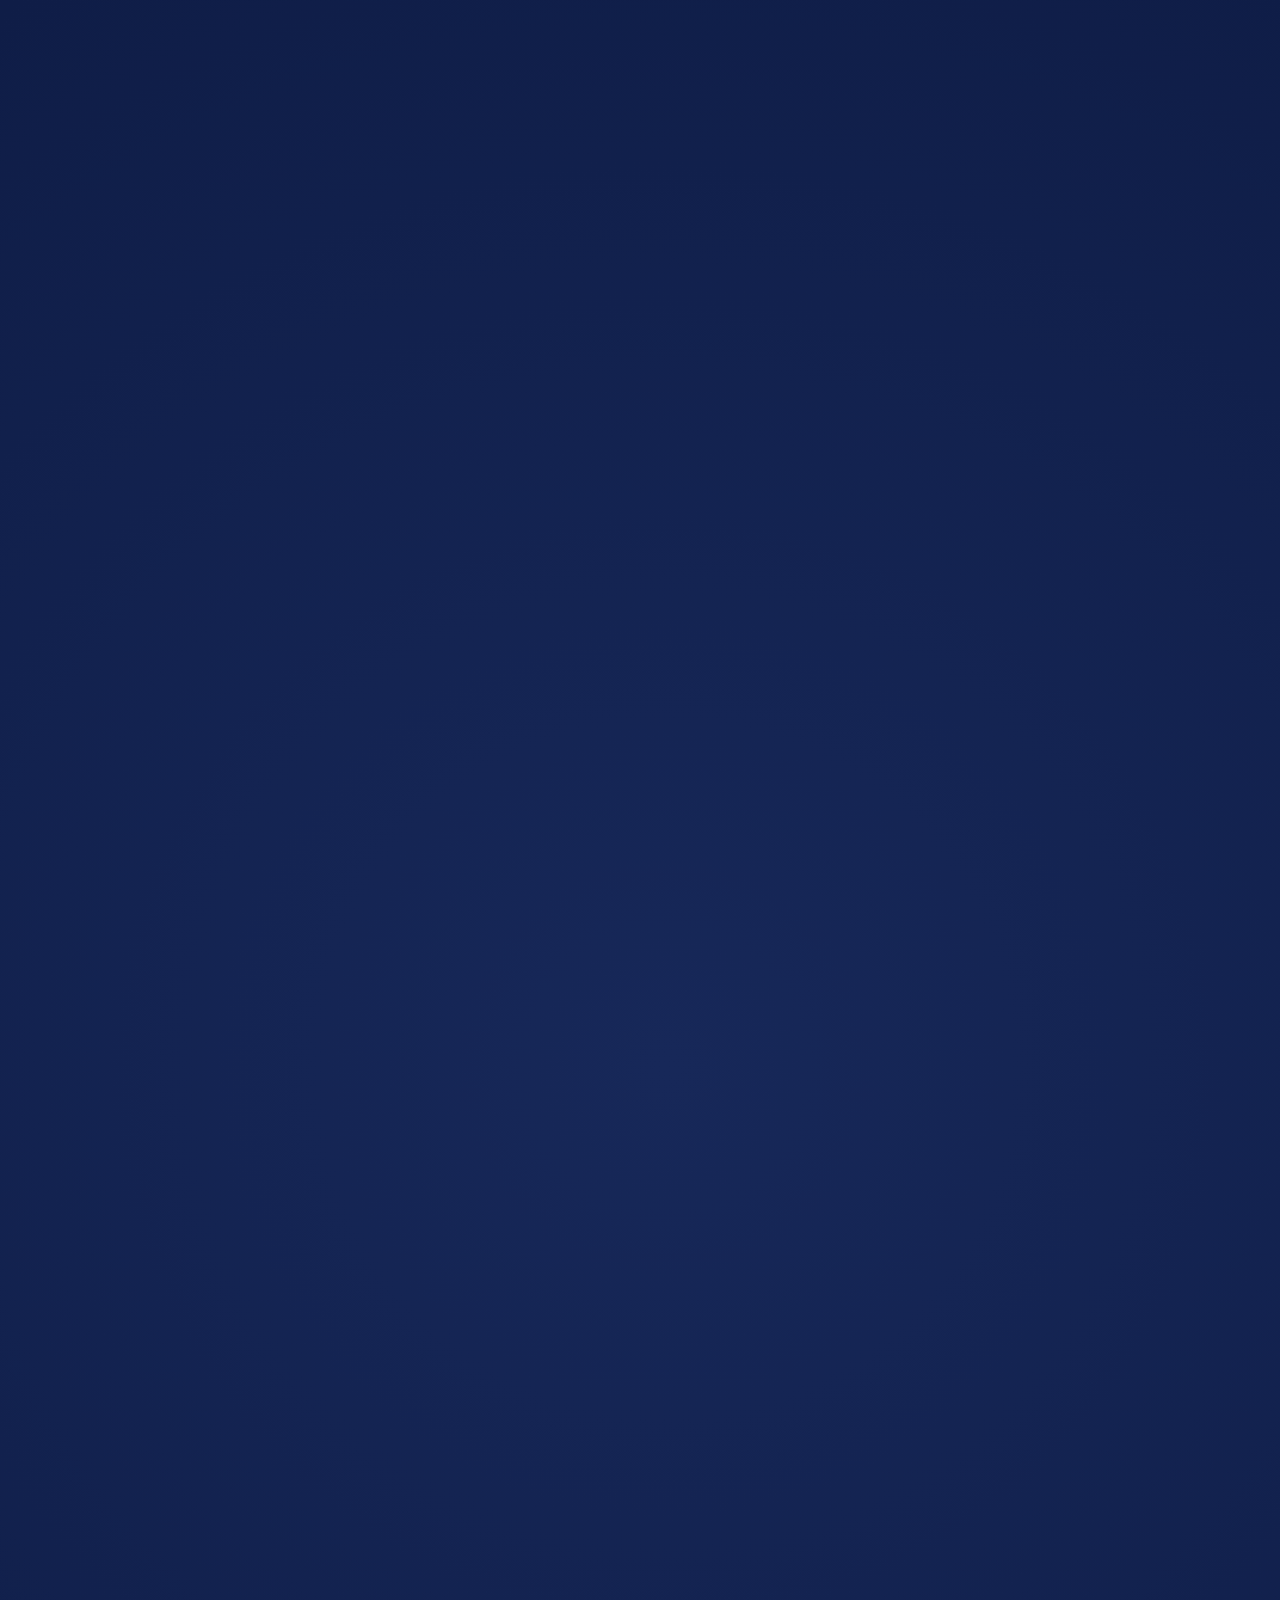
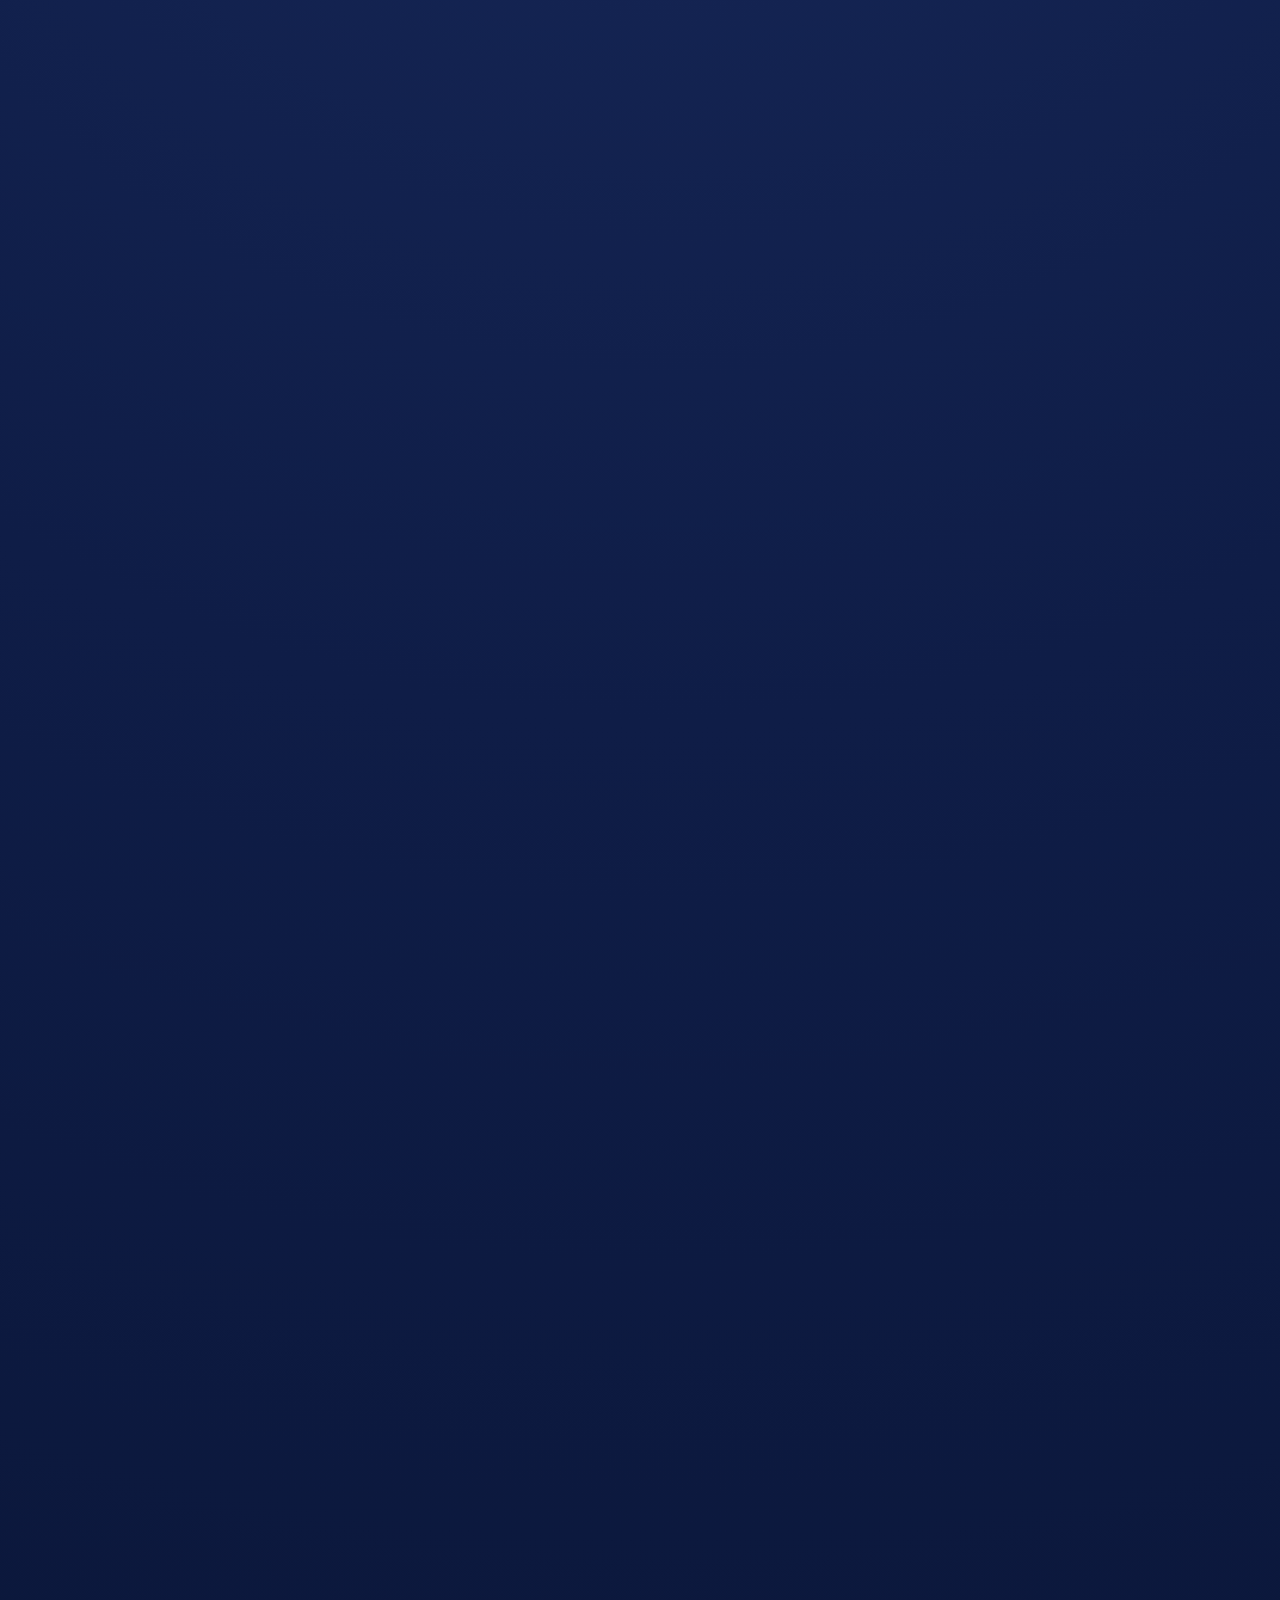
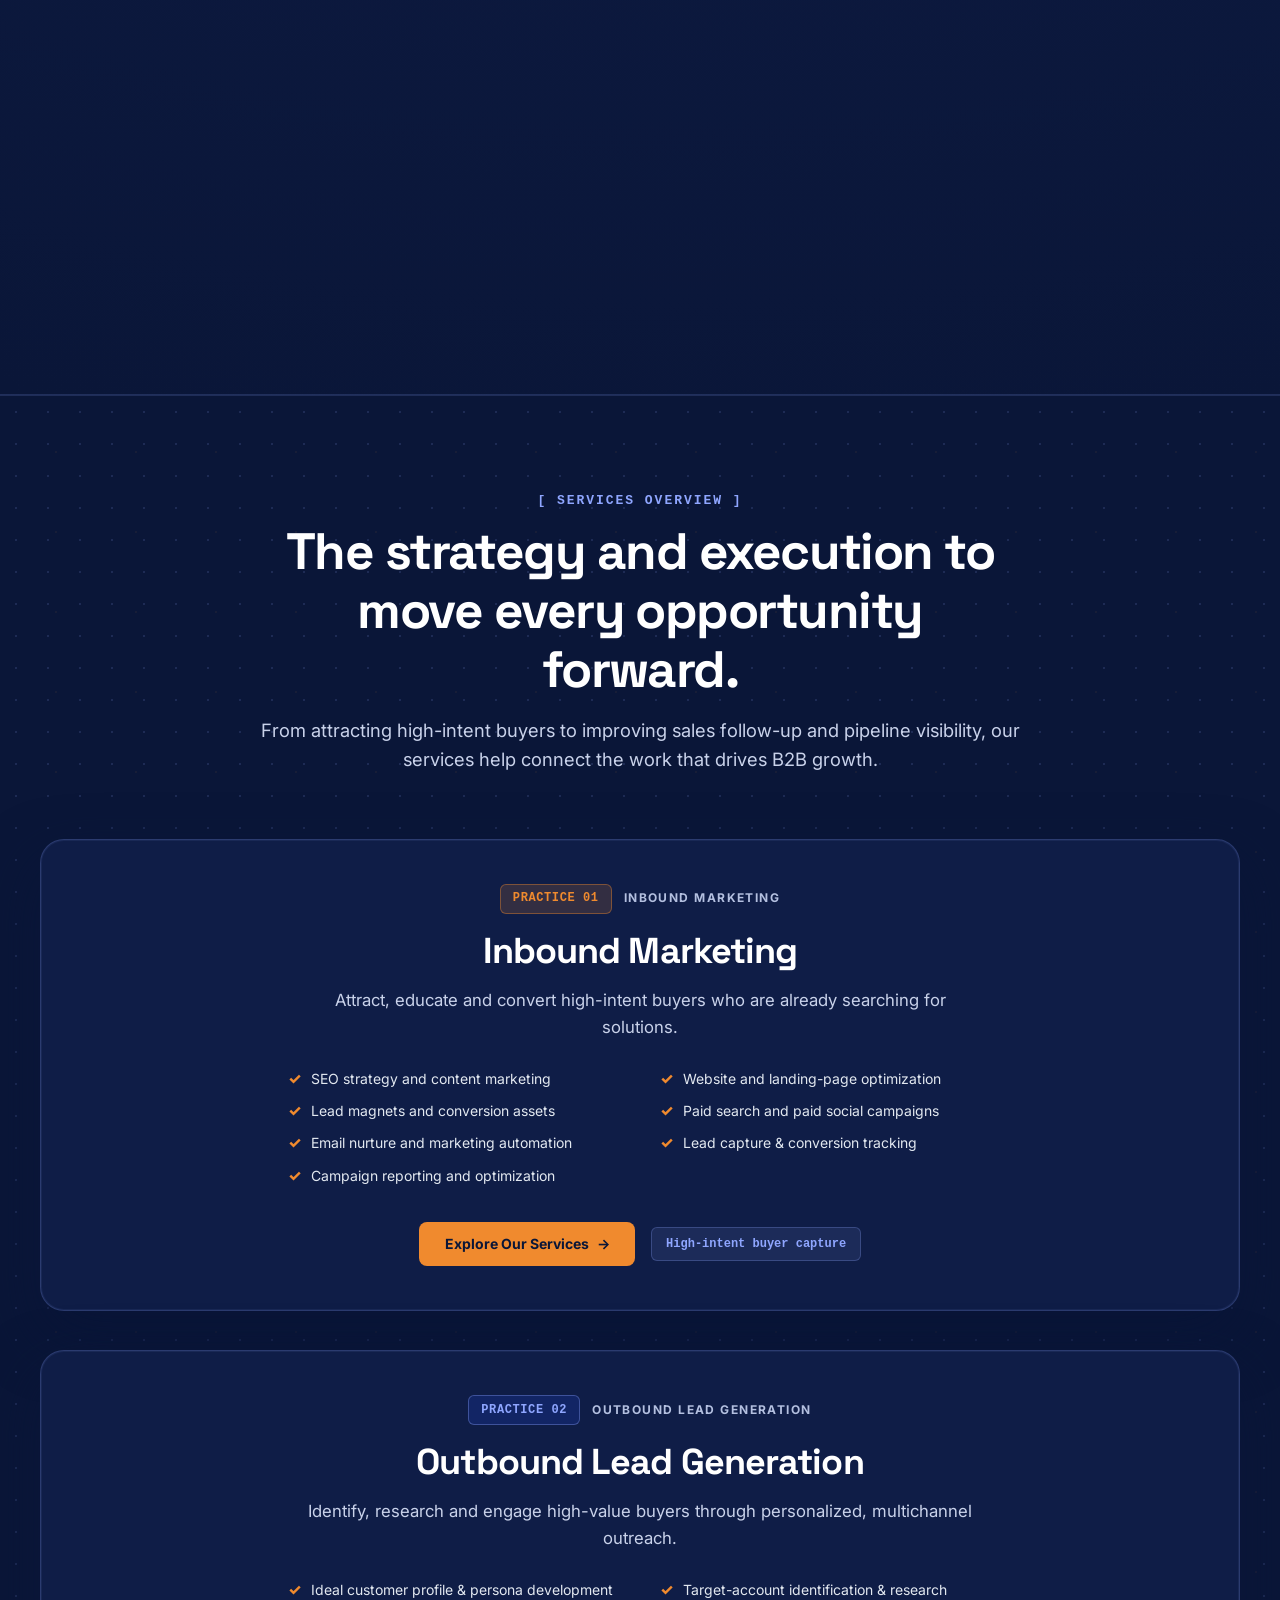
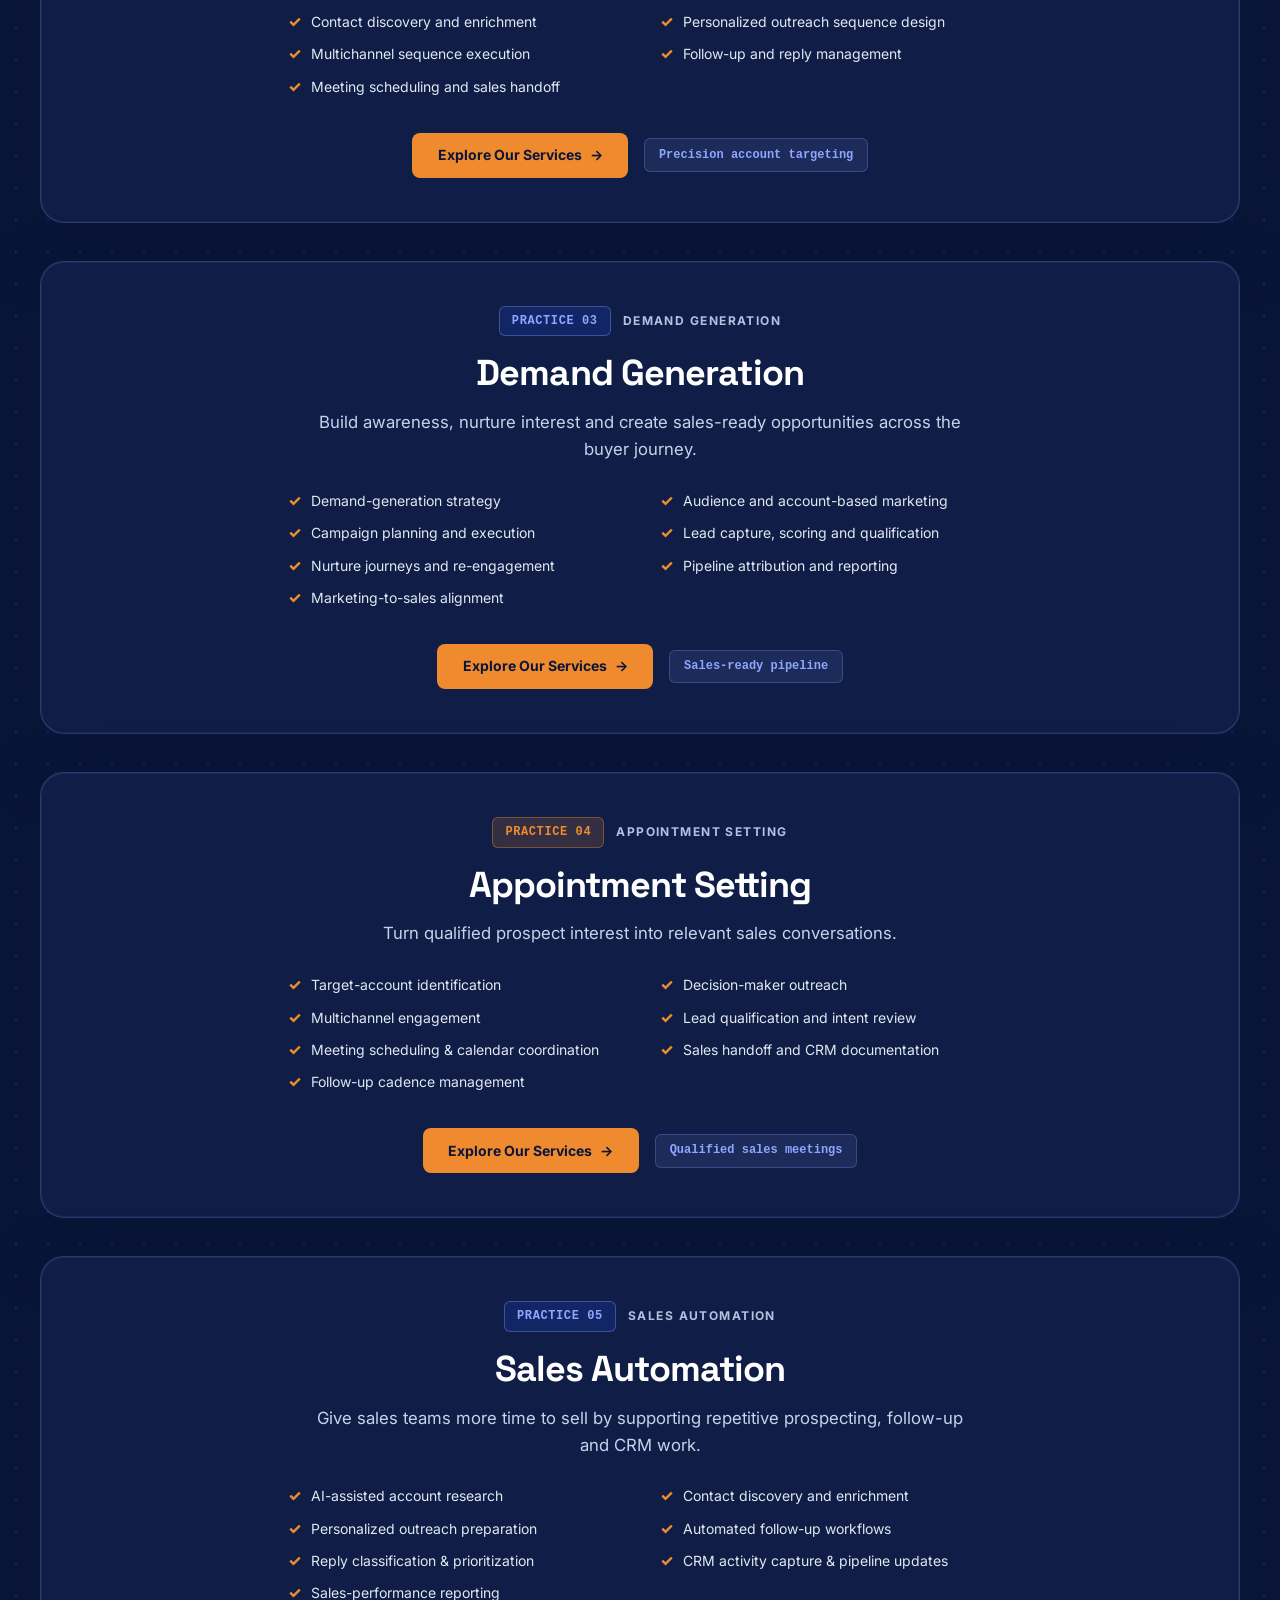
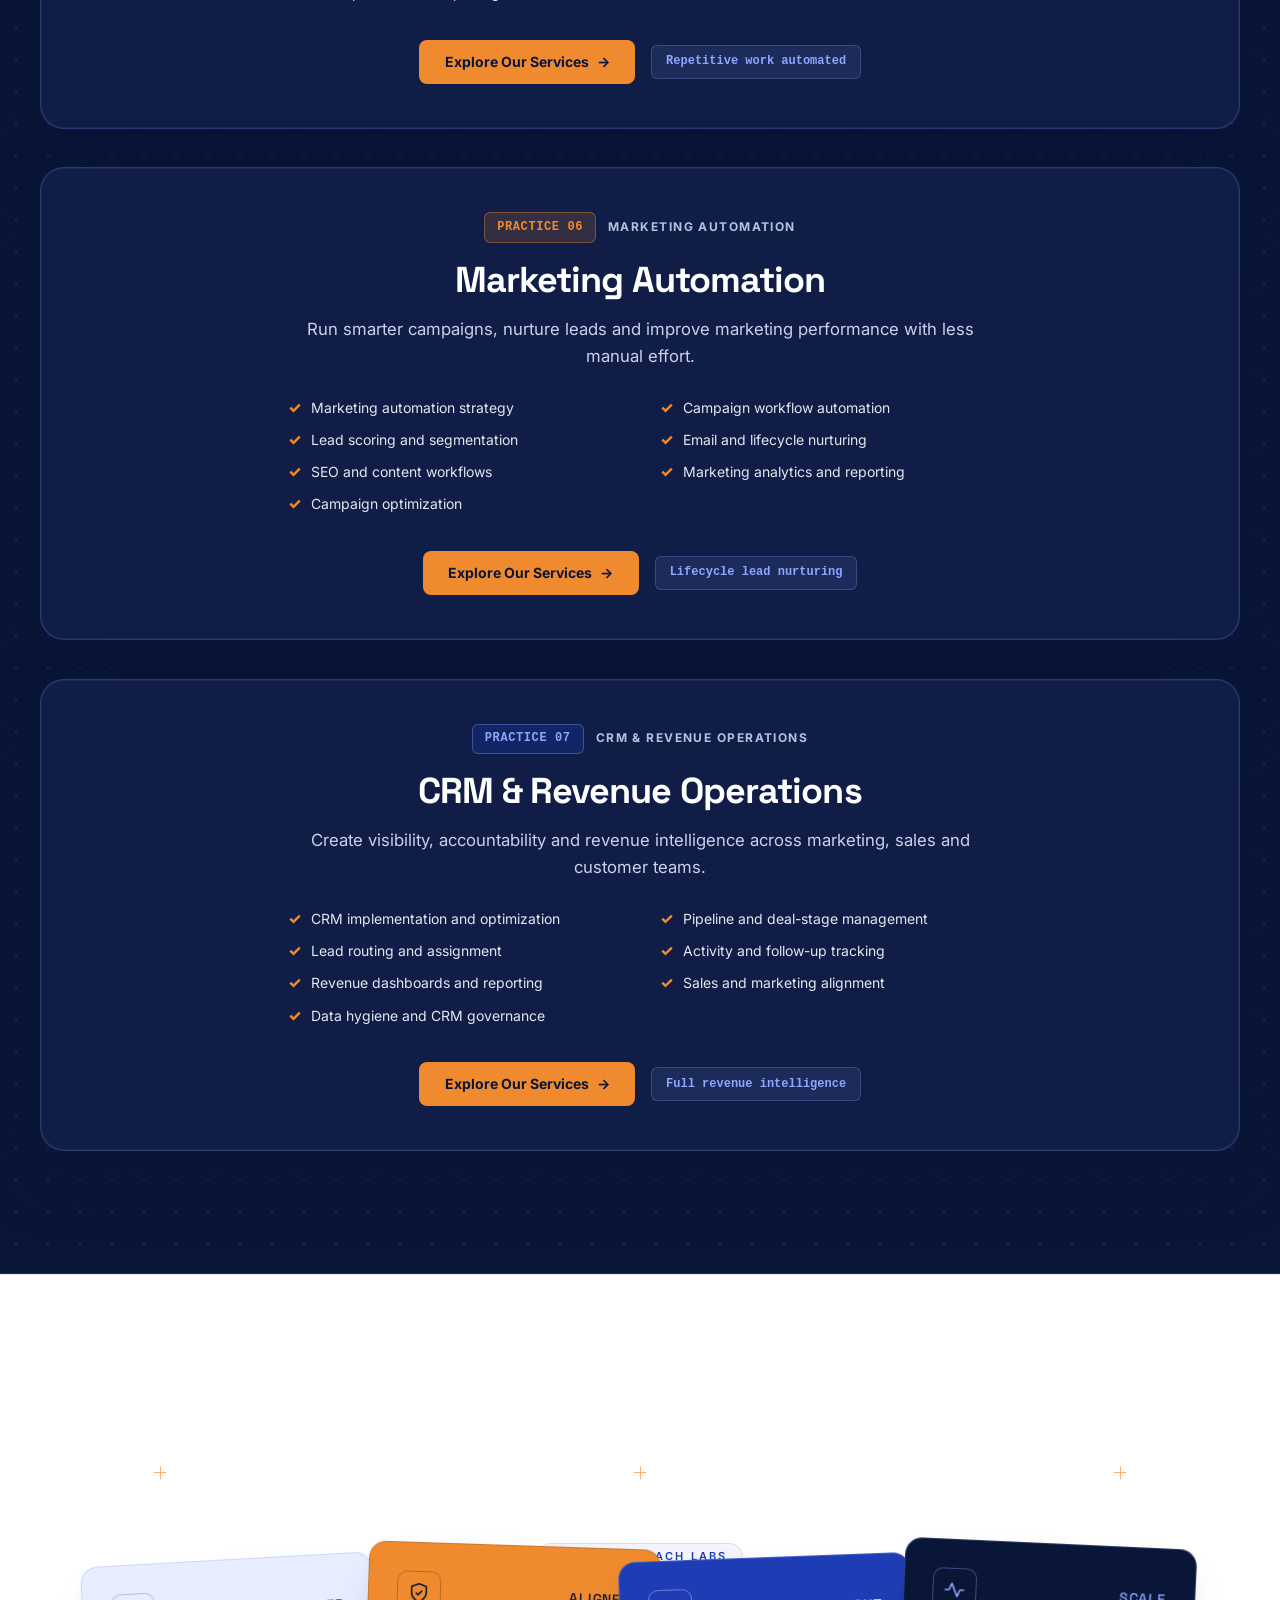
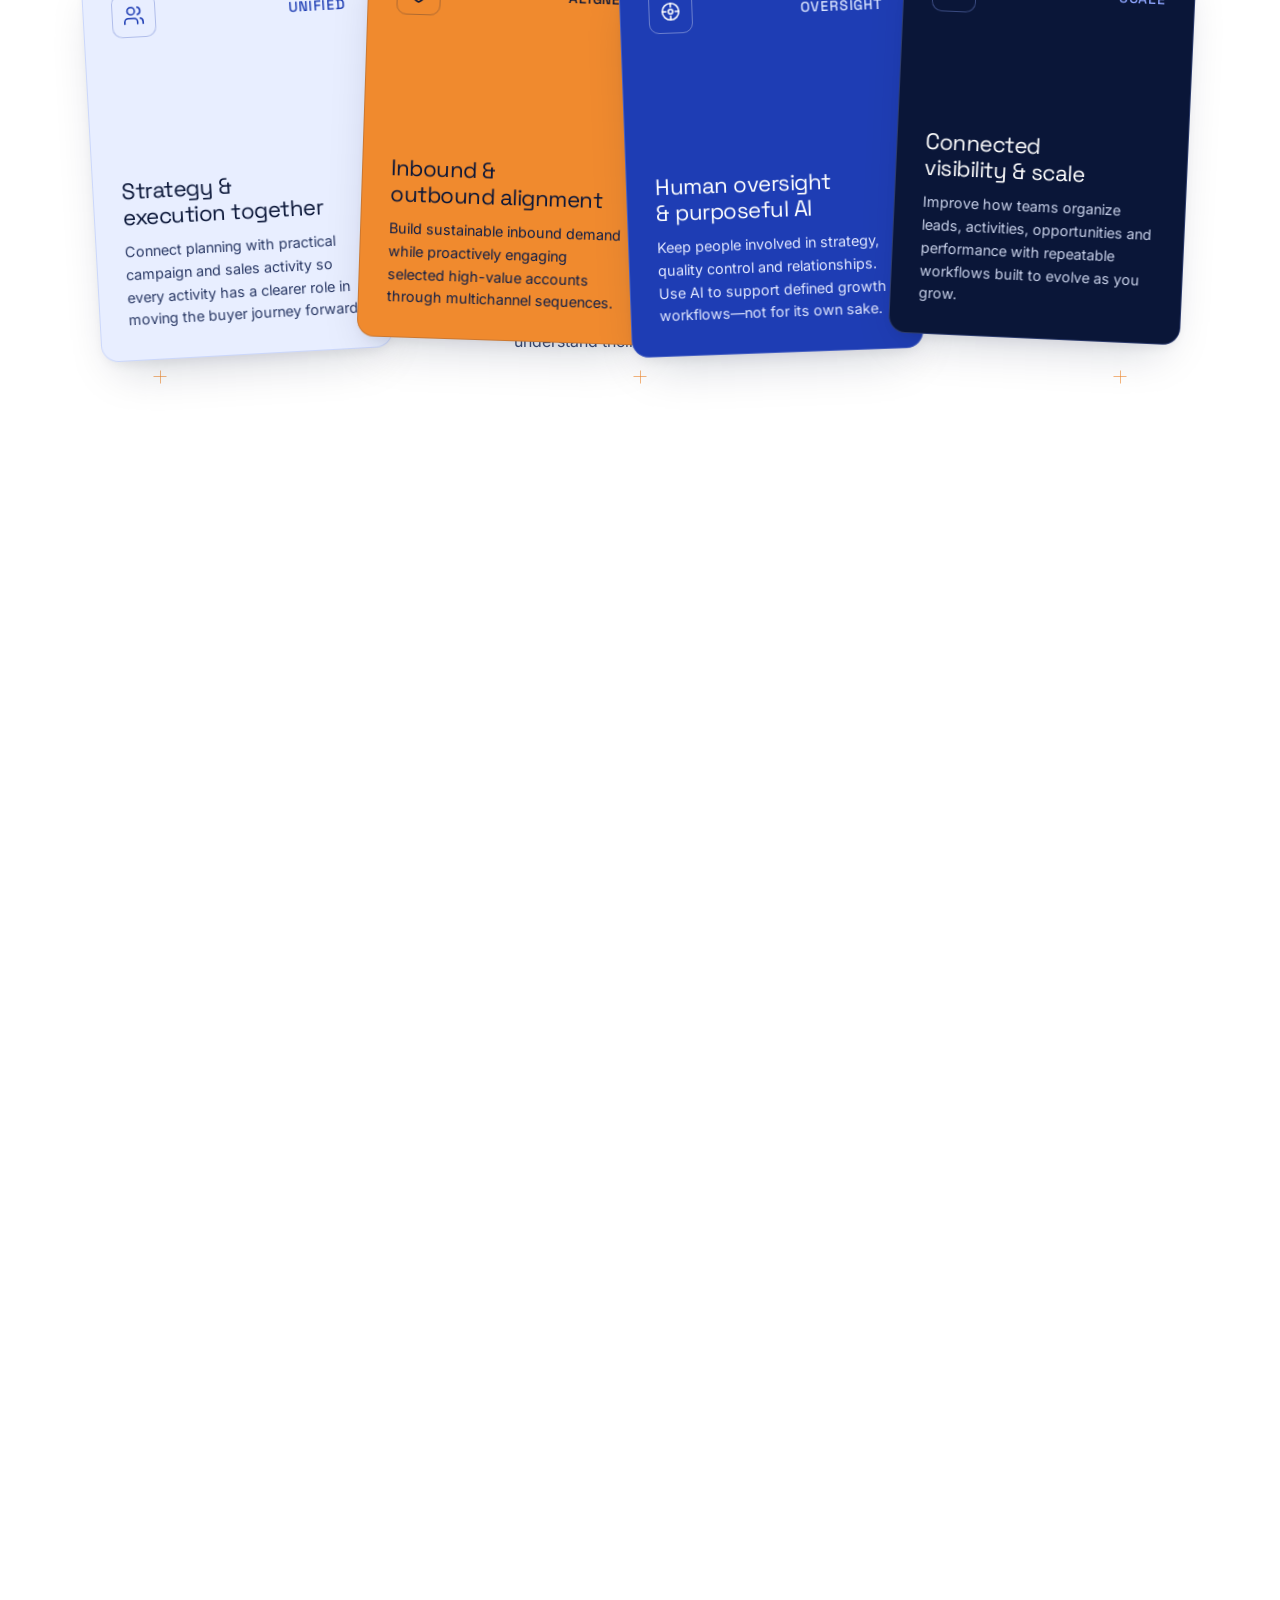
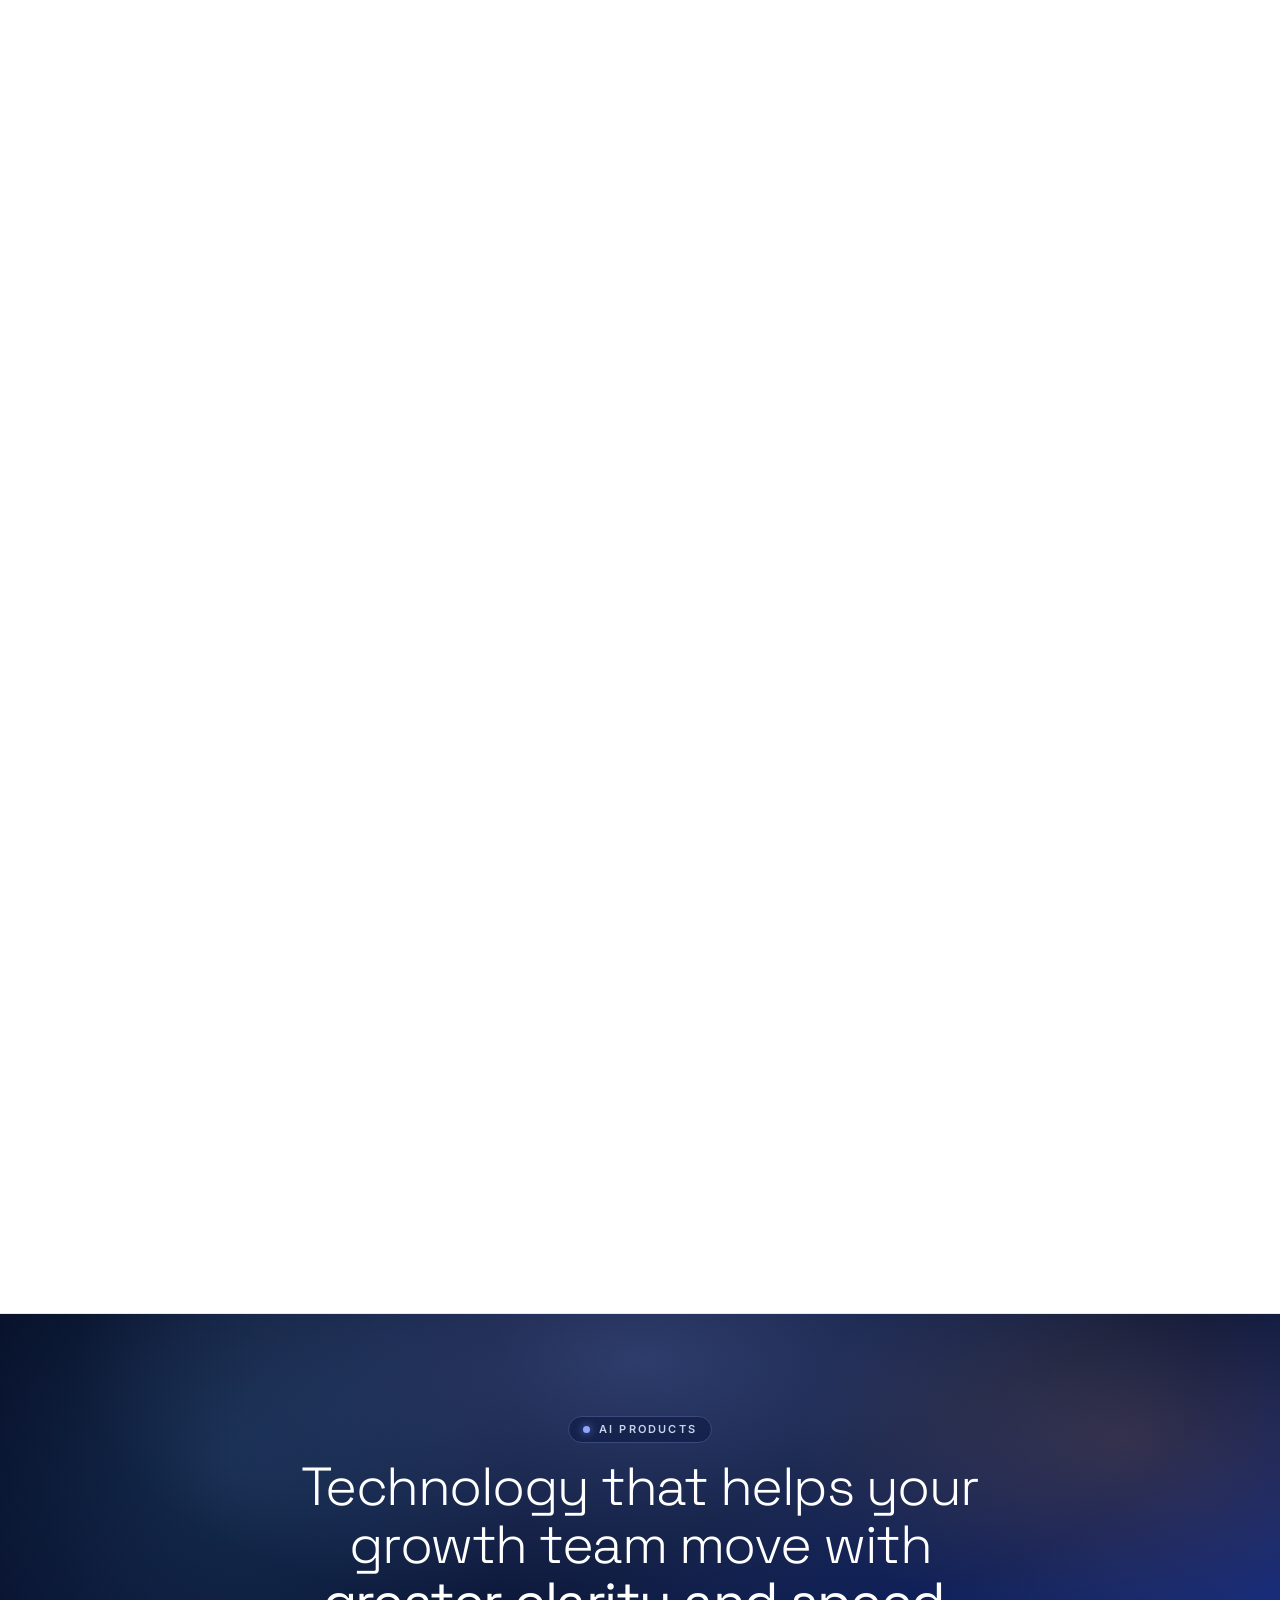
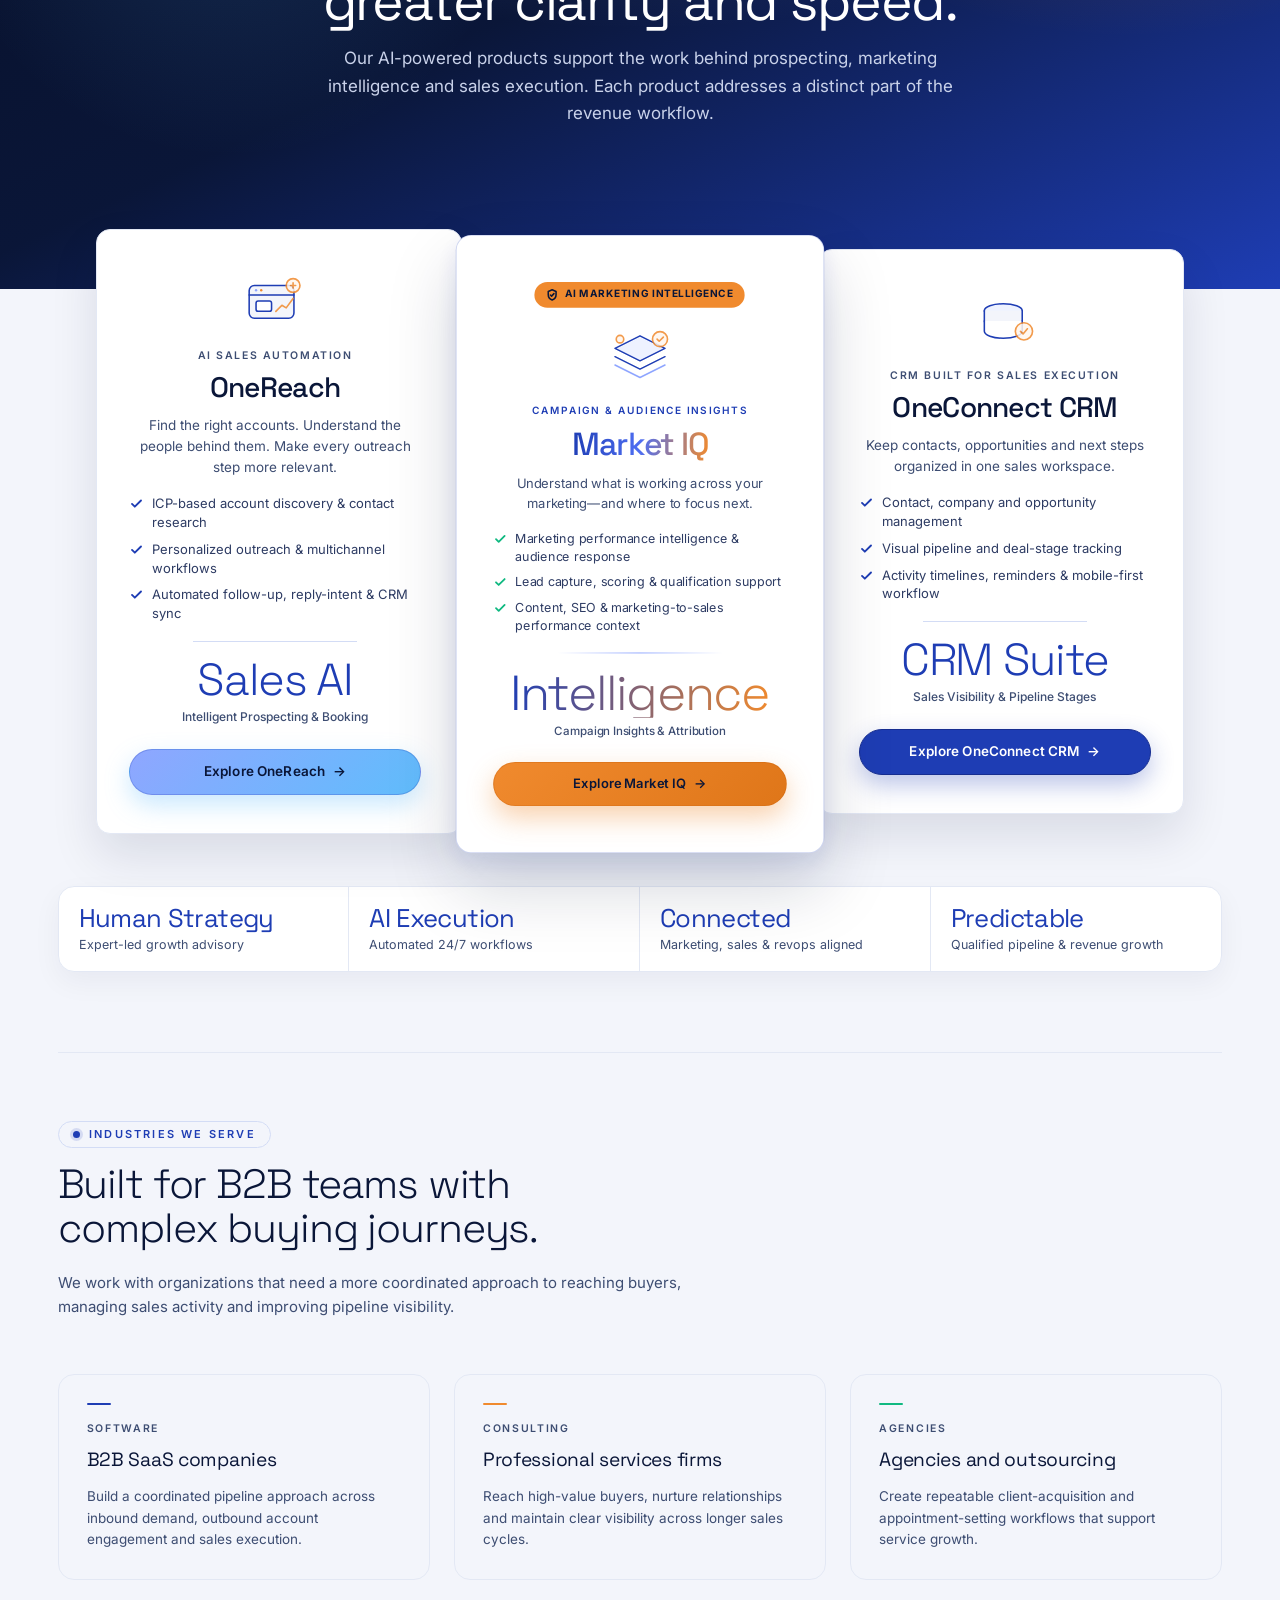
==== commit 3d7bec02: "fix(vortex): prevent mobile capability pills from overlapping headline and lead text" ====
--- a/index.html
+++ b/index.html
@@ -11,7 +11,7 @@
   <link rel="preconnect" href="https://fonts.googleapis.com">
   <link rel="preconnect" href="https://fonts.gstatic.com" crossorigin>
   <link href="https://fonts.googleapis.com/css2?family=Inter:wght@300;400;500;600;700;800&family=Space+Grotesk:wght@300;400;500;600;700&display=swap" rel="stylesheet">
-  <link rel="stylesheet" href="styles.css">
+  <link rel="stylesheet" href="styles.css?v=2.2">
   <link rel="stylesheet" href="sections-a.css">
   <link rel="stylesheet" href="sections-b.css">
 </head>
@@ -2146,7 +2146,7 @@
   </div>
 </dialog>
 
-  <script defer src="app.js"></script>
+  <script defer src="app.js?v=2.2"></script>
   <script defer src="sections.js"></script>
 </body>
 </html>
--- a/styles.css
+++ b/styles.css
@@ -2612,6 +2612,24 @@
 }
 
 @media (max-width: 820px) {
+  .vortex-runway.has-vortex-js .vortex-beat--3 {
+    padding: calc(var(--header-h, 63px) + 10px) 20px clamp(88px, 12vh, 112px);
+  }
+
+  .vortex-display--pipeline {
+    font-size: clamp(1.35rem, 4.4vw, 2rem) !important;
+    line-height: 1.18;
+    max-inline-size: 22ch;
+    margin-inline: auto;
+  }
+
+  .vortex-beat3-head .vortex-lead {
+    margin-top: 8px;
+    font-size: clamp(11.5px, 2.8vw, 13px);
+    line-height: 1.45;
+    max-inline-size: 44ch;
+  }
+
   .vortex-display--operate {
     top: calc(var(--header-h, 63px) + 16px) !important;
     width: min(540px, calc(100vw - 32px)) !important;
@@ -2652,6 +2670,28 @@
 }
 
 @media (max-width: 600px) {
+  .vortex-runway.has-vortex-js .vortex-beat--3 {
+    padding: calc(var(--header-h, 63px) + 6px) 16px clamp(82px, 11vh, 100px);
+  }
+
+  .vortex-display--pipeline {
+    font-size: clamp(1.2rem, 5vw, 1.65rem) !important;
+    line-height: 1.16;
+  }
+
+  .vortex-beat3-head .vortex-lead {
+    margin-top: 6px;
+    font-size: 11.5px;
+    line-height: 1.4;
+    max-inline-size: 38ch;
+  }
+
+  .vortex-micro--pipeline {
+    font-size: 9px;
+    letter-spacing: 0.1em;
+    padding-inline: 12px;
+  }
+
   .vortex-display--operate {
     top: calc(var(--header-h, 63px) + 8px) !important;
     font-size: clamp(1.25rem, 5.2vw, 1.75rem) !important;
@@ -3194,12 +3234,22 @@
     clamp(14px, 2.2vh, 26px);
 }
 
-@media (max-width: 640px), (max-height: 639px) {
+@media (max-width: 640px), (max-height: 700px) {
   .white-portal__card {
+    display: flex;
+    flex-direction: column;
+    align-items: center;
+    justify-content: flex-start;
     overflow-y: auto;
-    overscroll-behavior: contain;
-    align-content: safe center;
-    padding-bottom: max(18px, env(safe-area-inset-bottom, 0px));
+    -webkit-overflow-scrolling: touch;
+    padding: calc(var(--header-h, 74px) + 8px) 12px calc(24px + env(safe-area-inset-bottom, 0px));
+  }
+
+  .campaign-form-wrap {
+    overflow: visible;
+    height: auto;
+    max-height: none;
+    margin-block: auto;
   }
 }
 
@@ -3857,18 +3907,104 @@
 
 @media (max-width: 640px) {
   .campaign-form-wrap {
-    padding: 18px 16px;
+    overflow: visible;
+    height: auto;
+    max-height: none;
+    padding: 14px 14px 12px;
     border-radius: 16px;
+    margin-block: auto;
+  }
+
+  .campaign-form-header {
+    margin-bottom: 6px;
+  }
+
+  .campaign-title {
+    font-size: clamp(1.1rem, 3.4vw, 1.35rem);
+    line-height: 1.22;
+    margin-bottom: 4px;
+  }
+
+  .campaign-subtitle {
+    font-size: 11.5px;
+    line-height: 1.35;
+    margin-bottom: 6px;
+  }
+
+  .campaign-form {
+    gap: 6px;
   }
 
   .form-grid-2 {
-    grid-template-columns: 1fr;
-    gap: 10px;
+    grid-template-columns: repeat(2, minmax(0, 1fr));
+    gap: 6px 8px;
   }
 
   .form-section-head {
     flex-direction: column;
     gap: 2px;
+    margin-top: 2px;
+    margin-bottom: 1px;
+  }
+
+  .form-section-kicker {
+    font-size: 9.5px;
+  }
+
+  .form-section-note {
+    font-size: 9px;
+  }
+
+  .form-field {
+    gap: 2px;
+  }
+
+  .form-field label {
+    font-size: 10px;
+  }
+
+  .form-field input,
+  .form-field select {
+    font-size: 13px;
+    min-height: 38px;
+    padding: 6px 9px;
+    border-radius: 8px;
+  }
+
+  .form-field textarea {
+    font-size: 12.5px;
+    min-height: 36px;
+    height: 36px;
+    padding: 5px 9px;
+    border-radius: 8px;
+  }
+
+  .review-callout {
+    padding: 6px 9px;
+    font-size: 11px;
+    line-height: 1.3;
+    gap: 6px;
+  }
+
+  .consent-checkbox {
+    font-size: 10.5px;
+    line-height: 1.3;
+    gap: 6px;
+  }
+
+  .form-footer {
+    margin-top: 4px;
+    gap: 8px;
+  }
+
+  .submit-btn {
+    min-height: 38px;
+    padding: 6px 14px;
+    font-size: 12.5px;
+  }
+
+  .guarantee-note {
+    font-size: 10px;
   }
 }
 
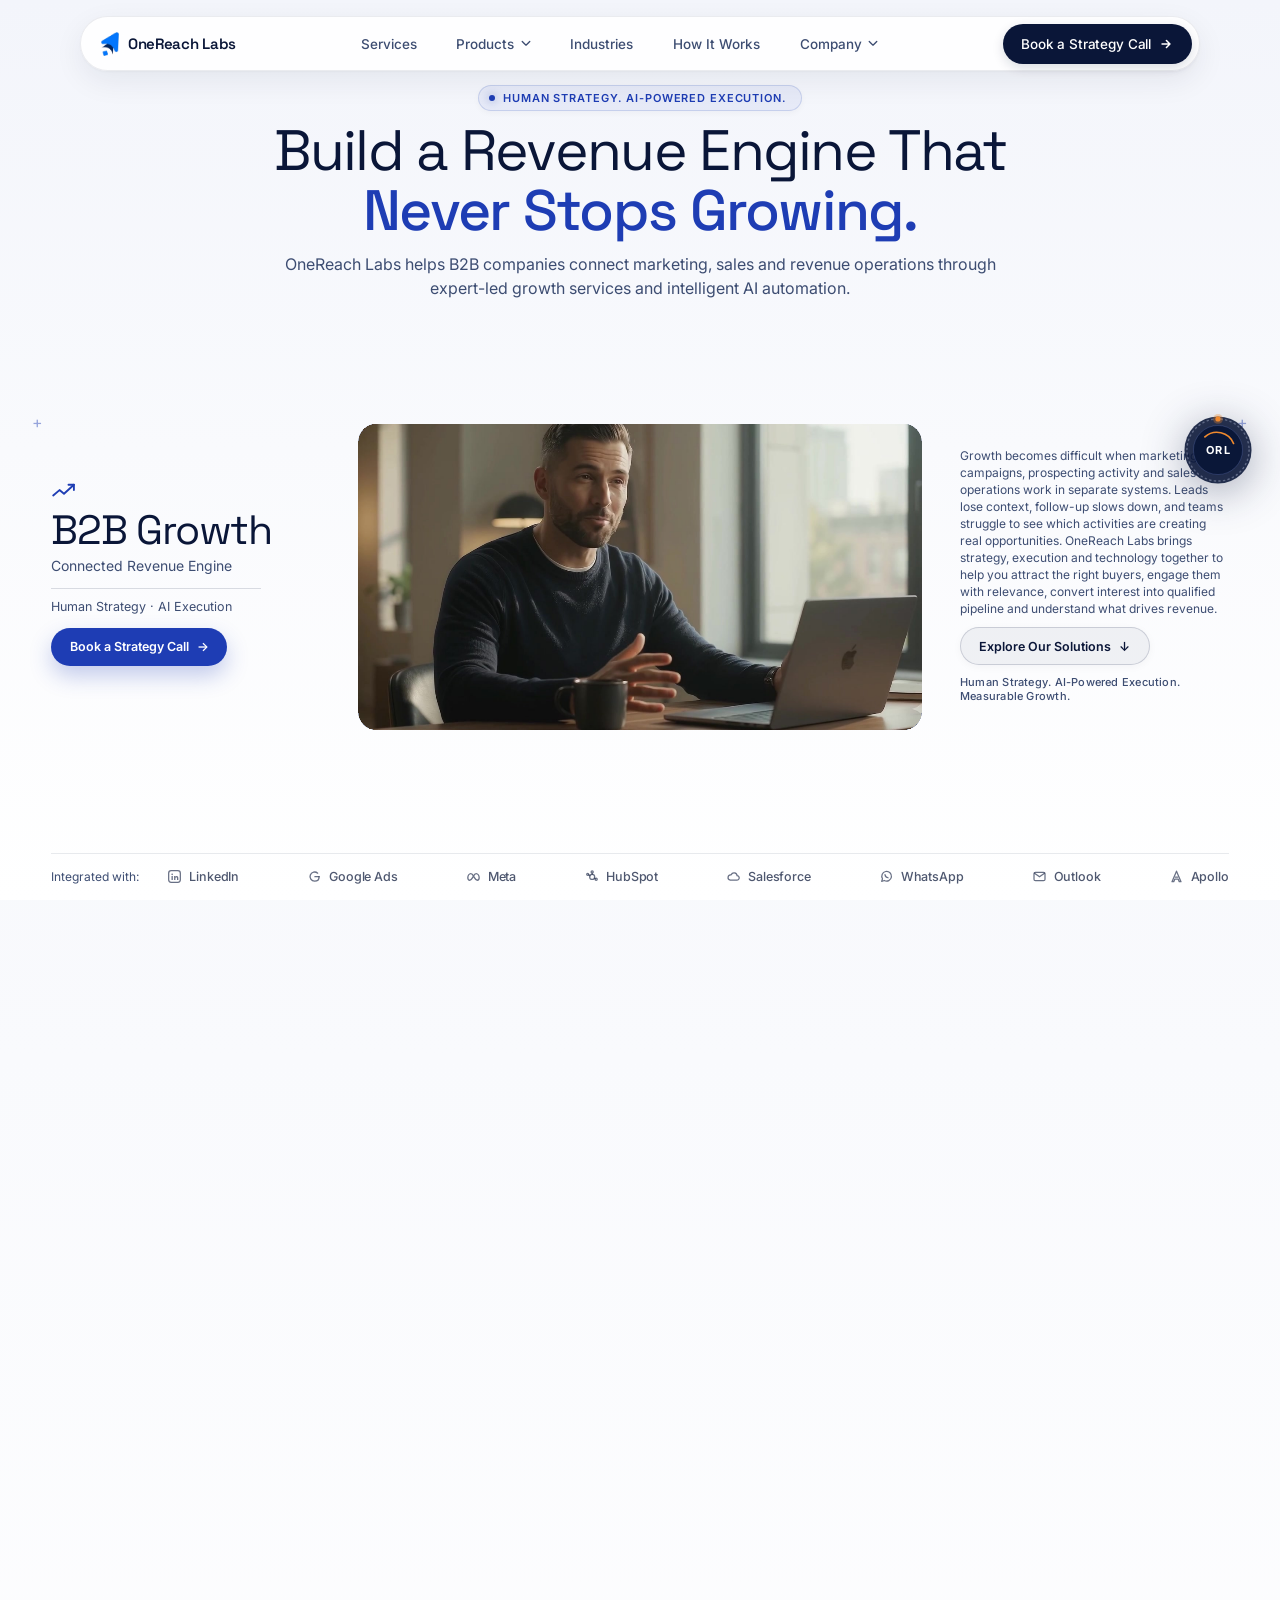
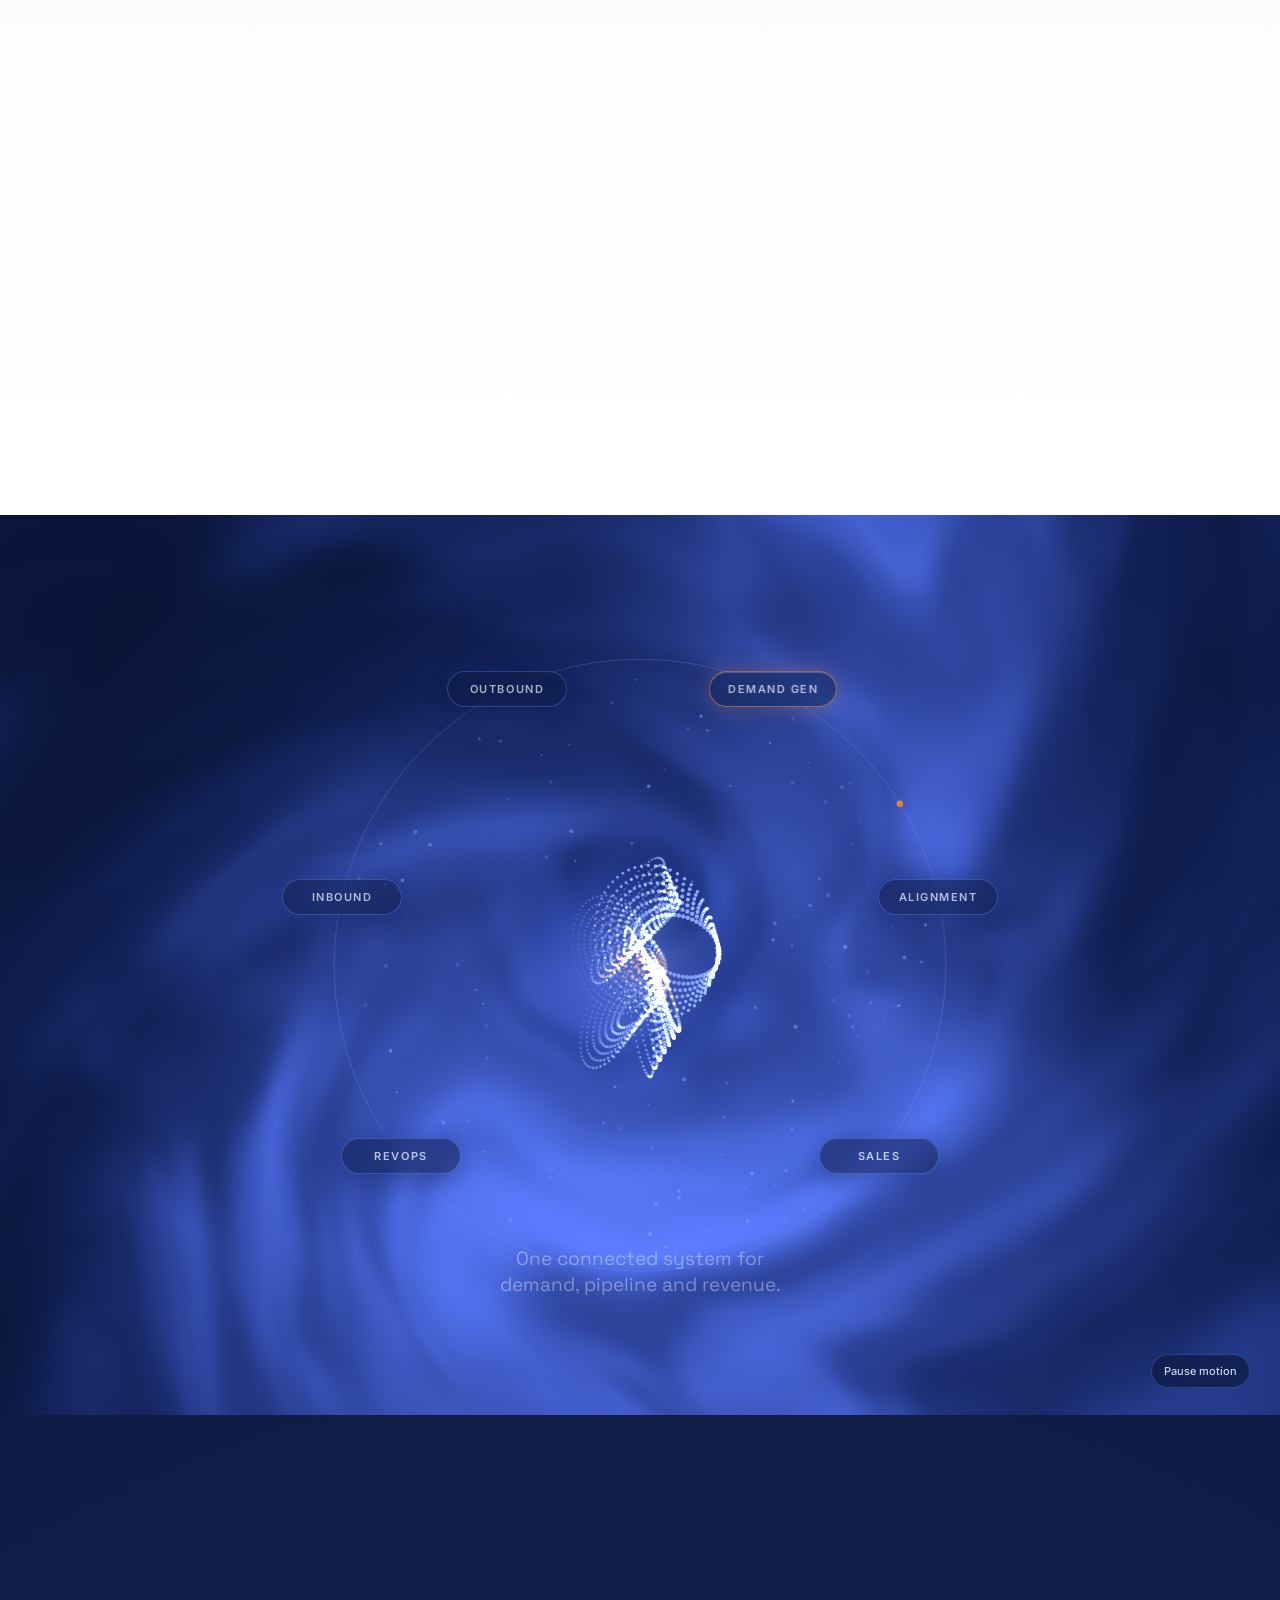
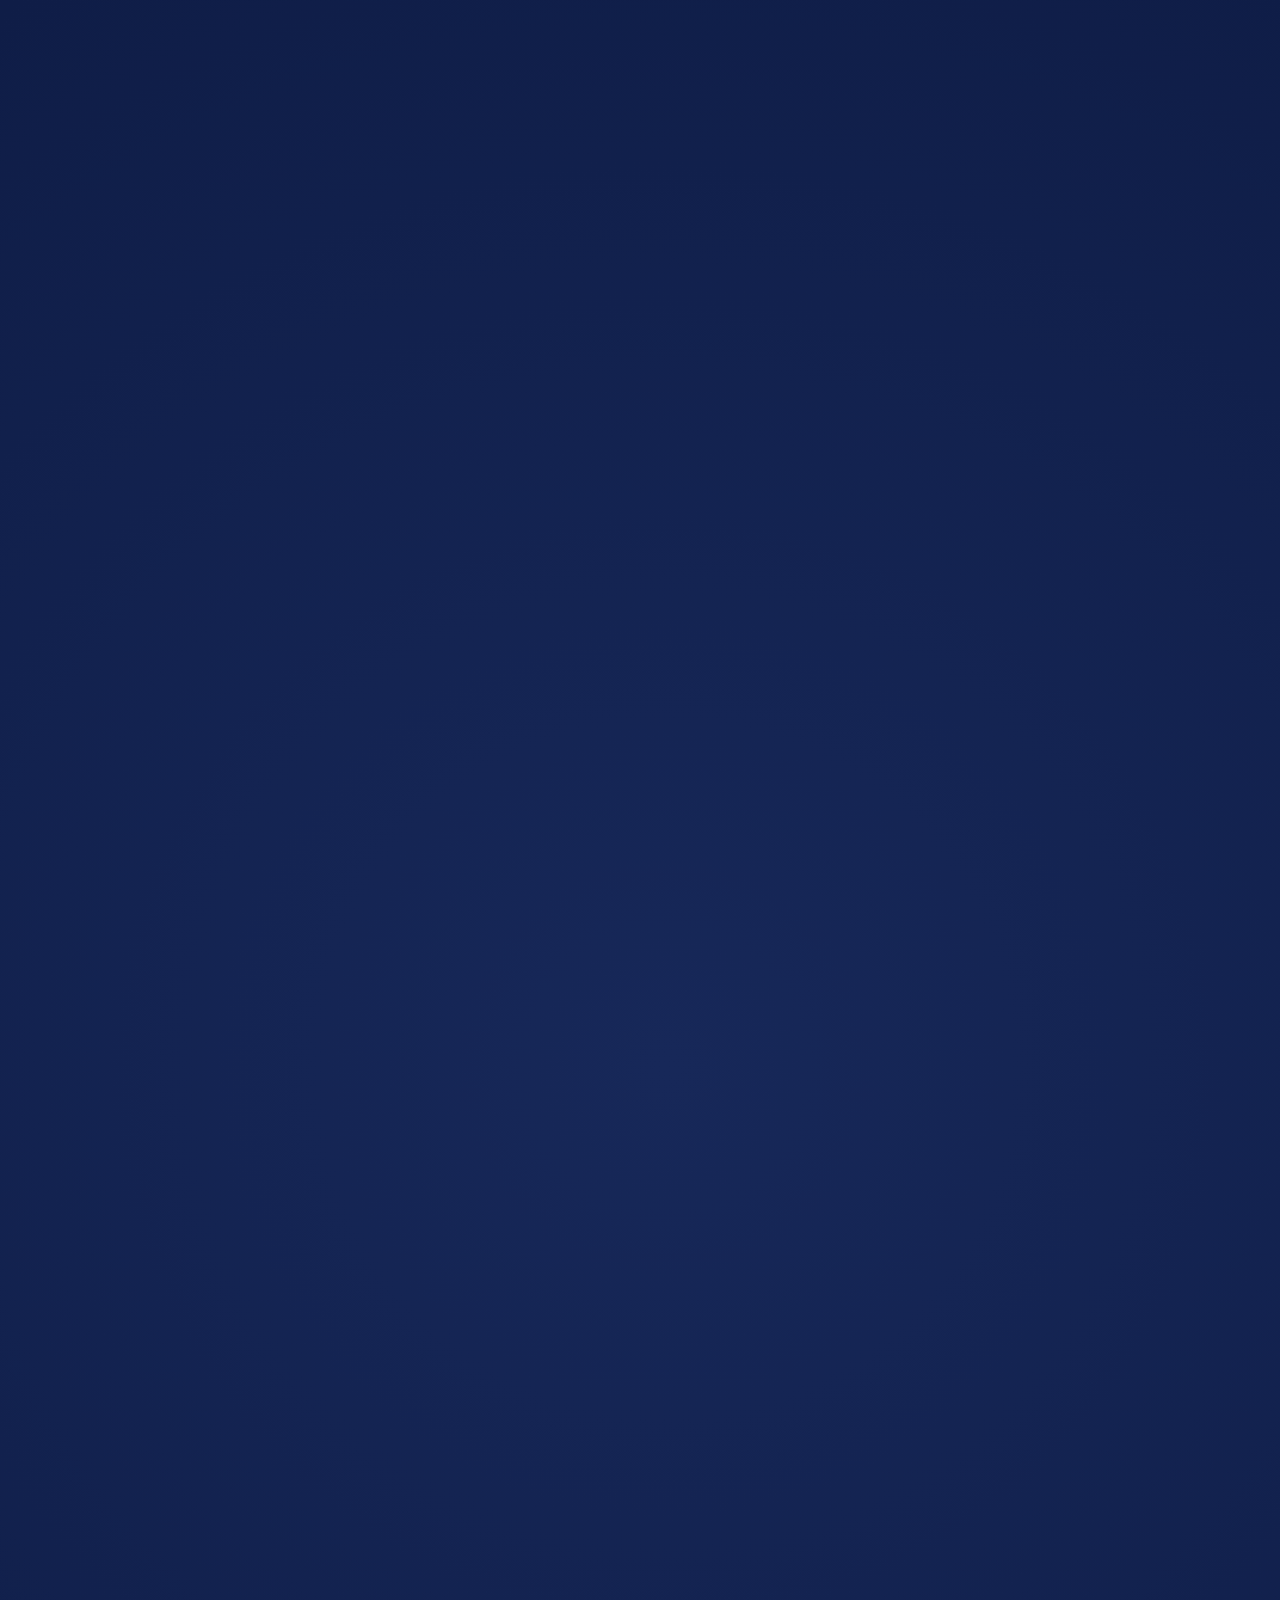
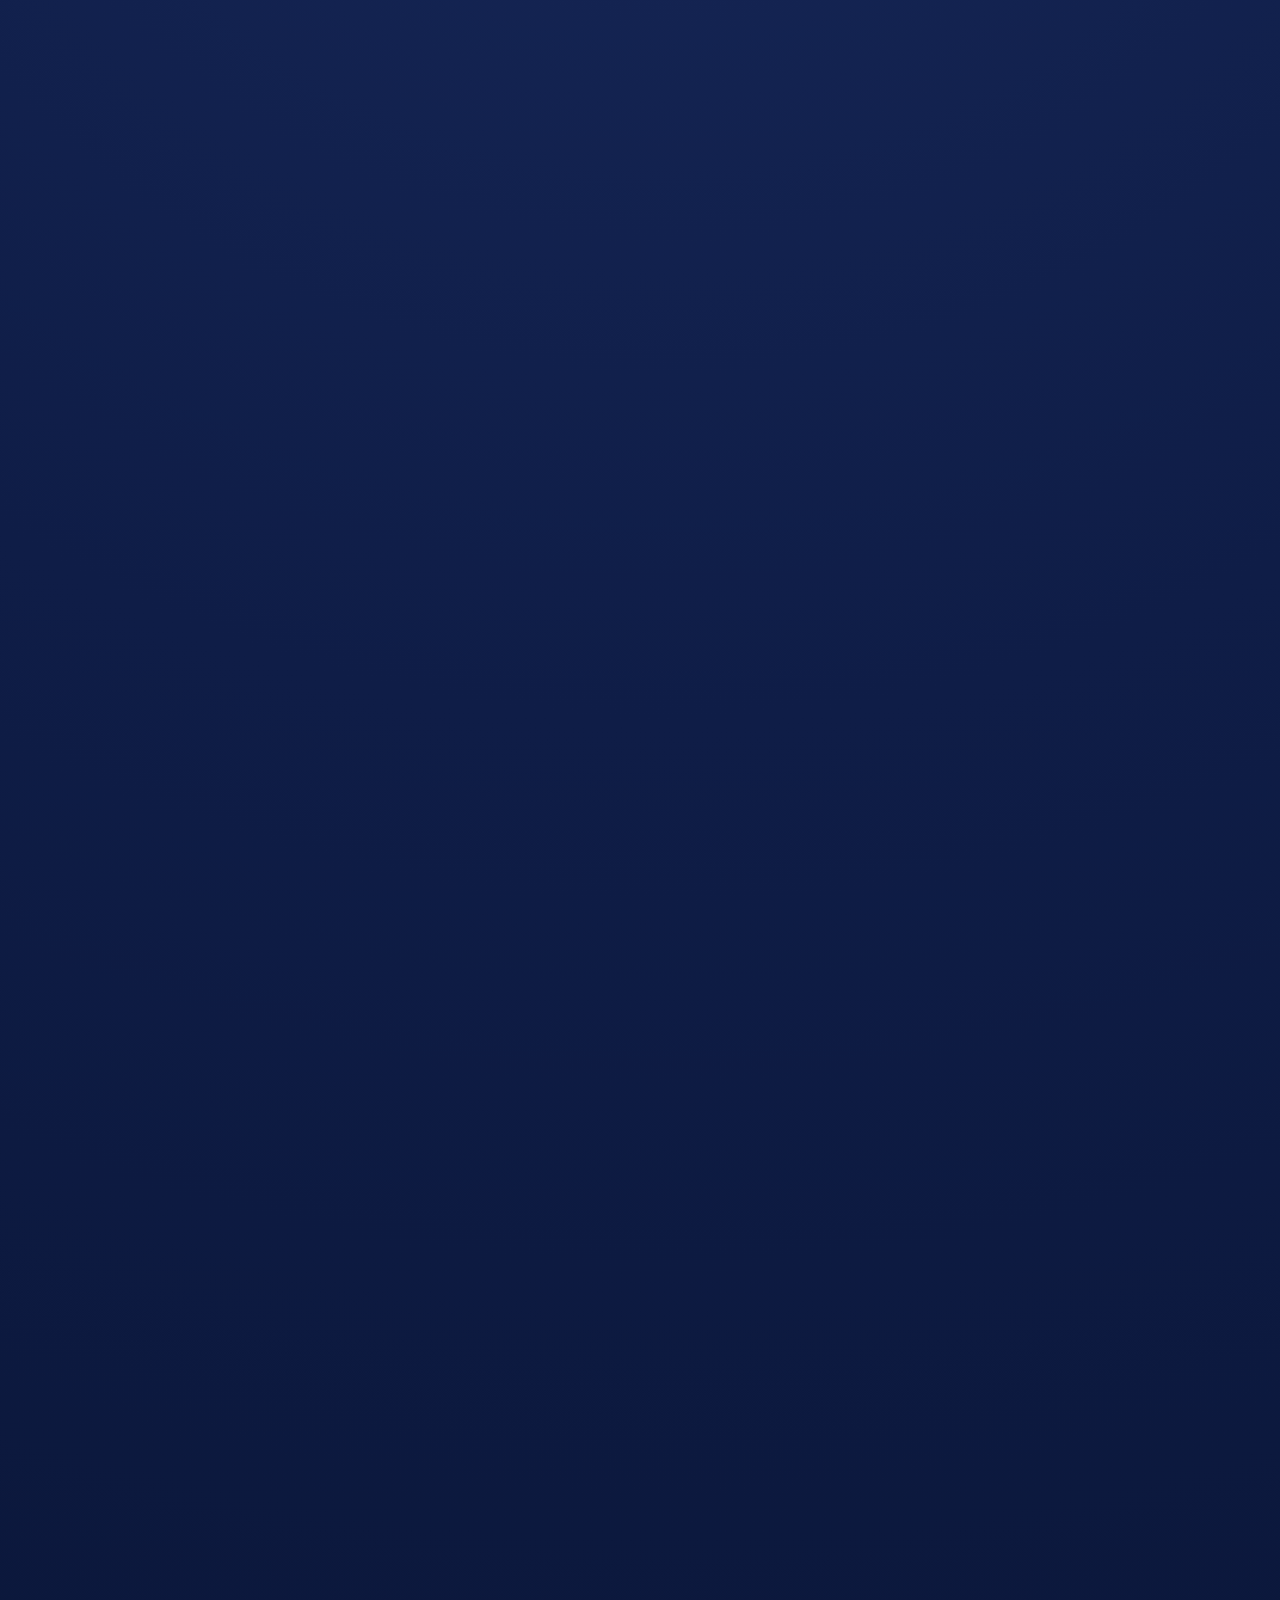
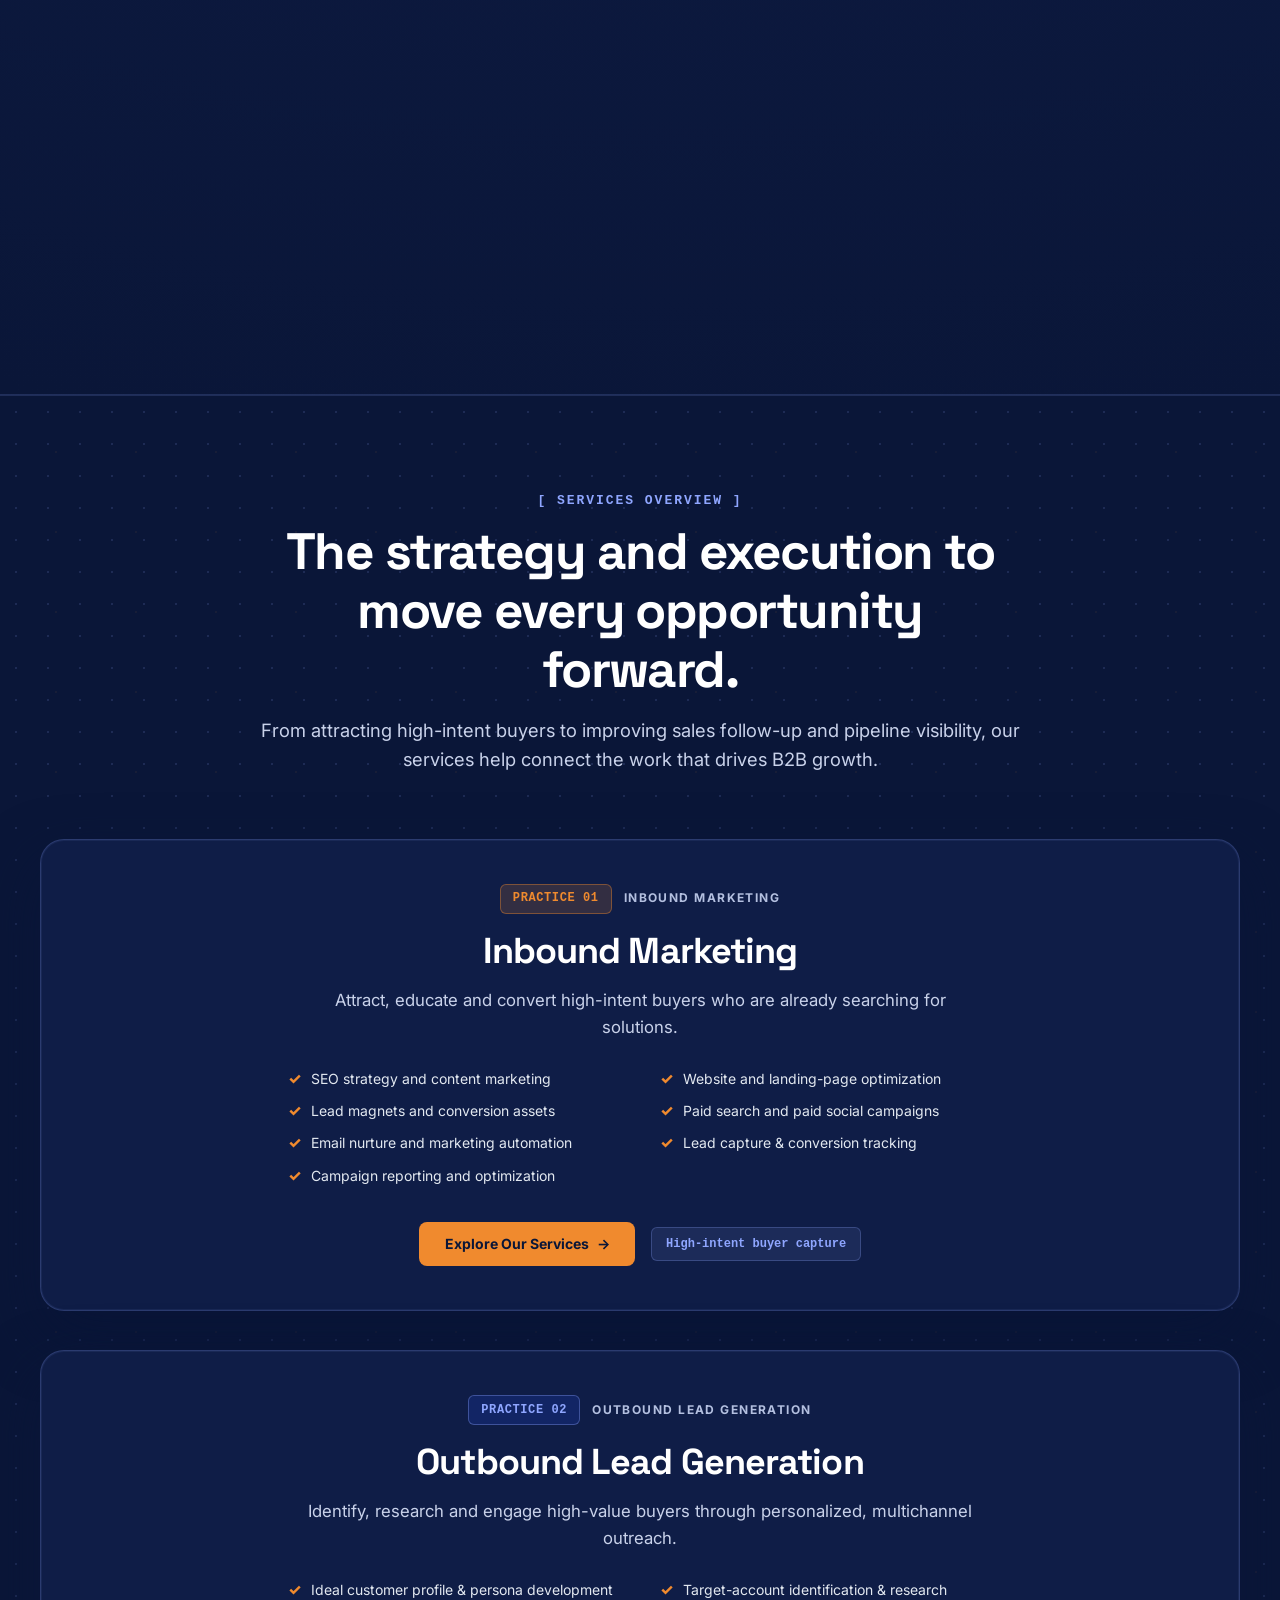
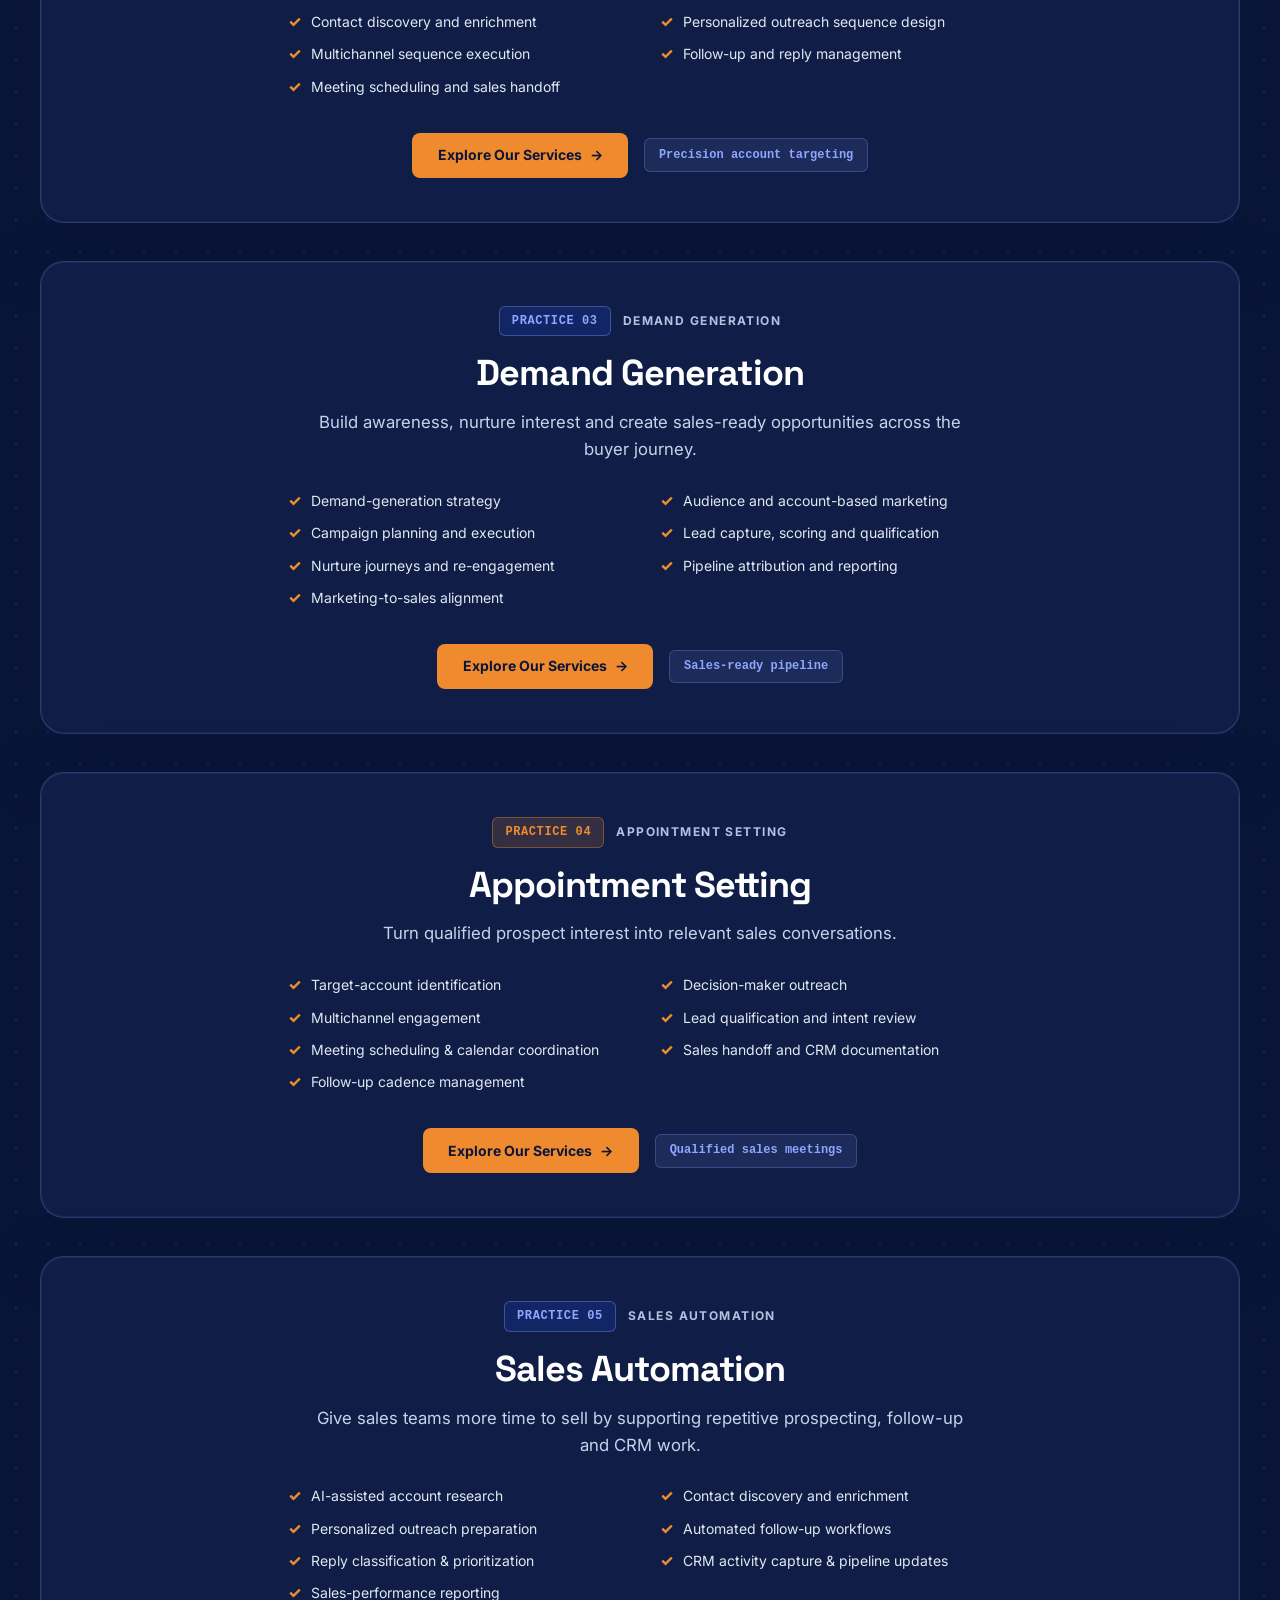
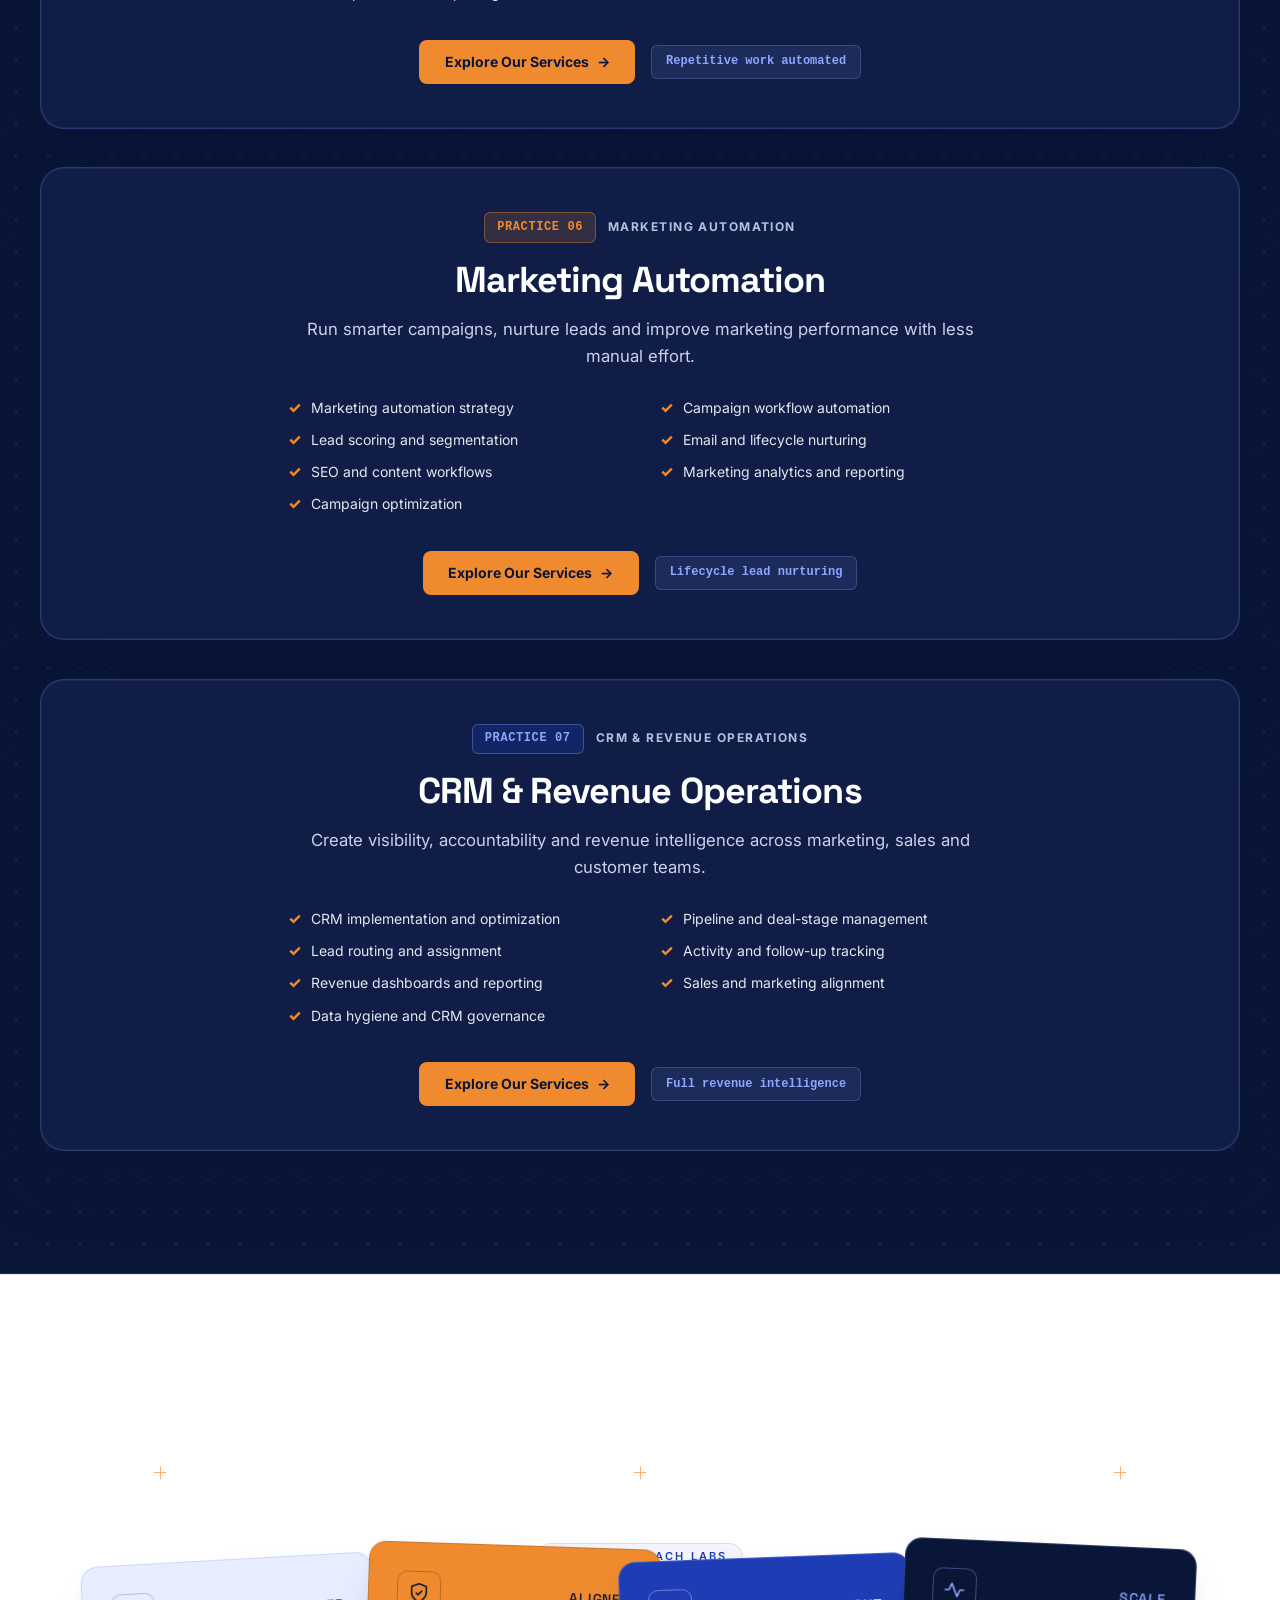
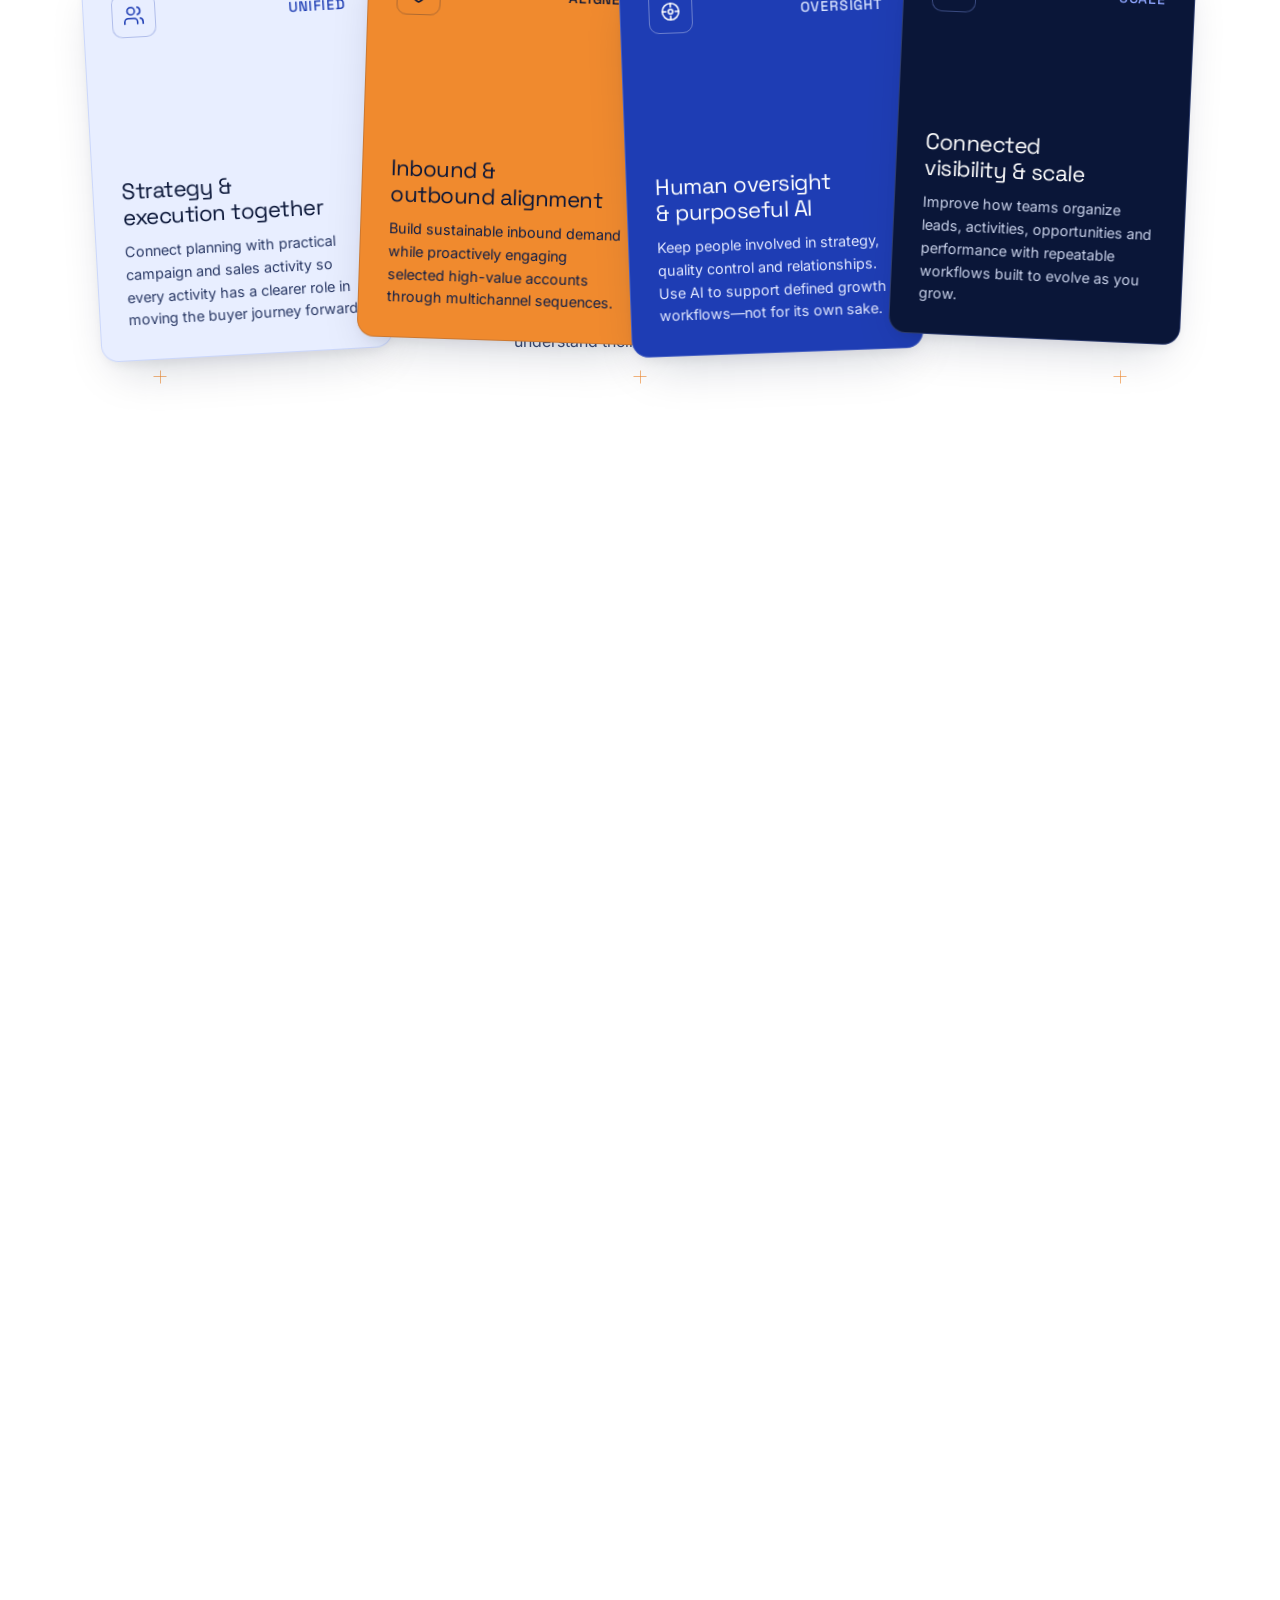
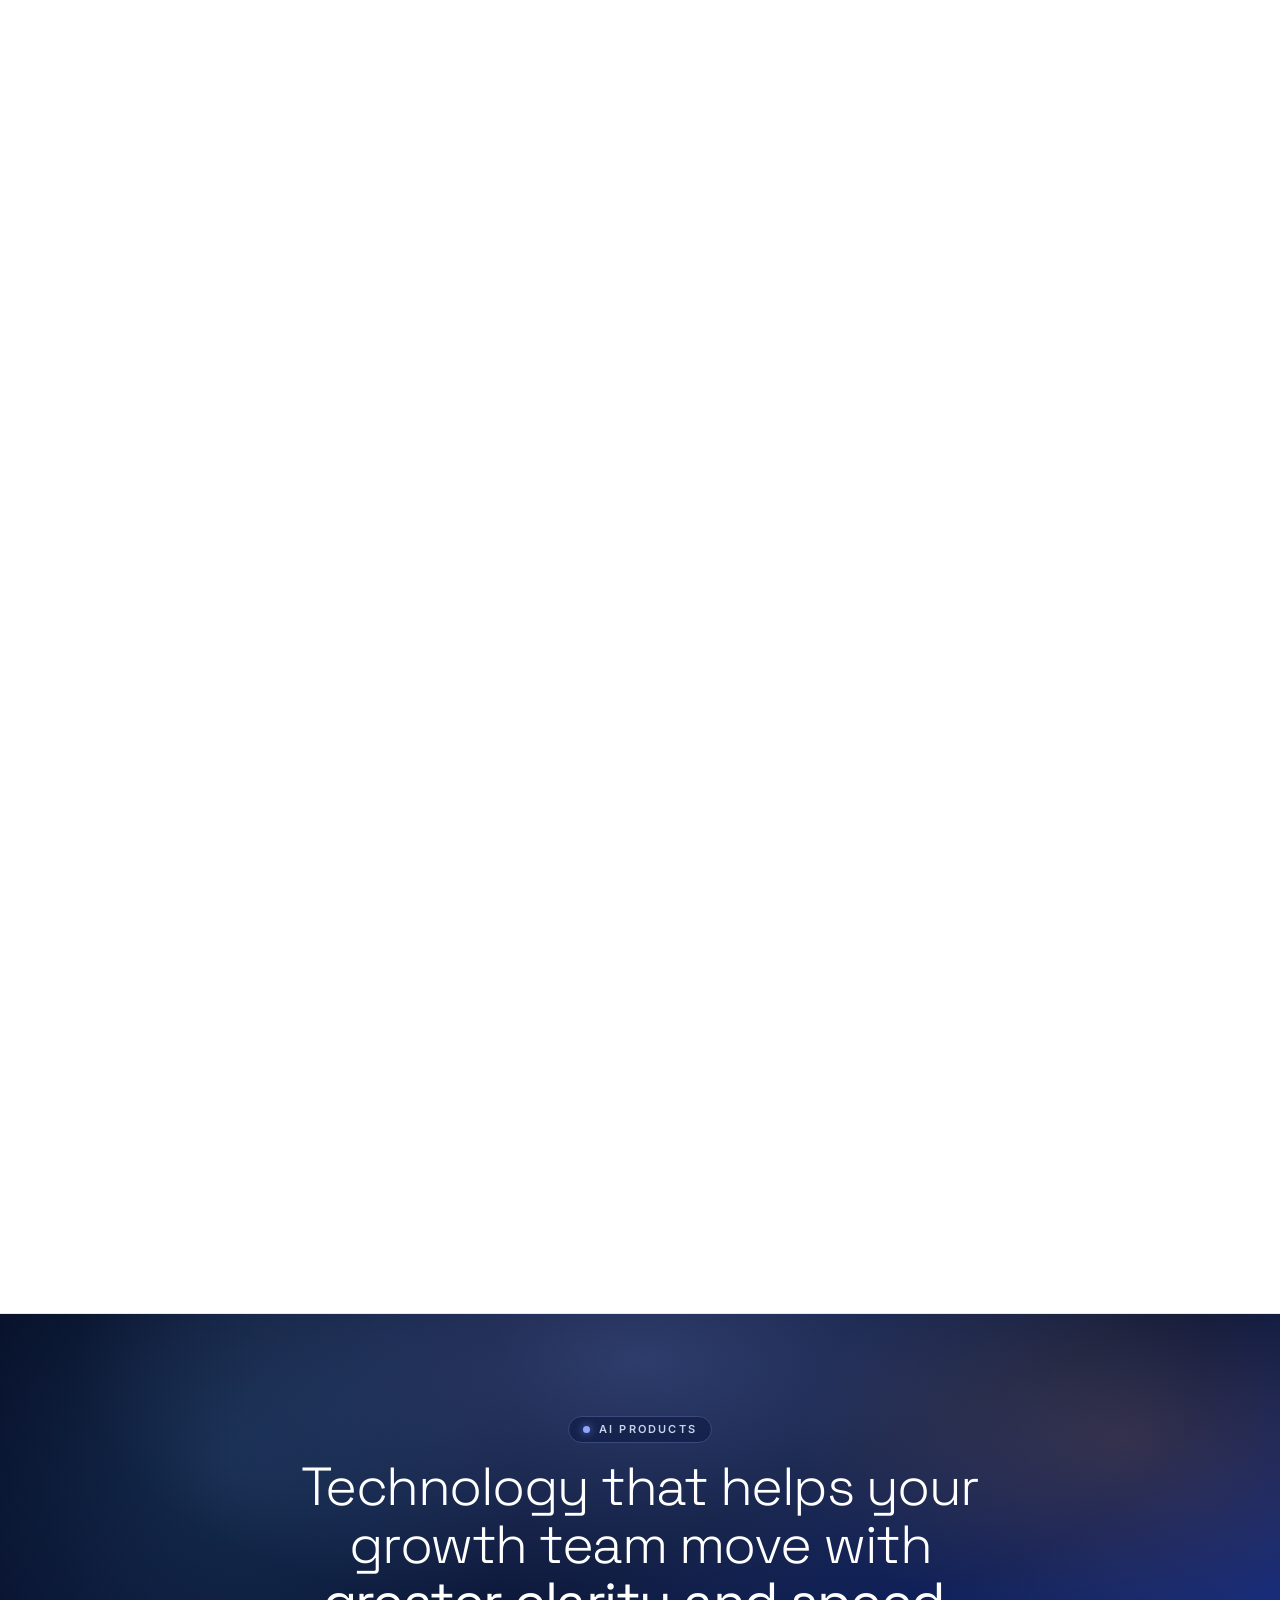
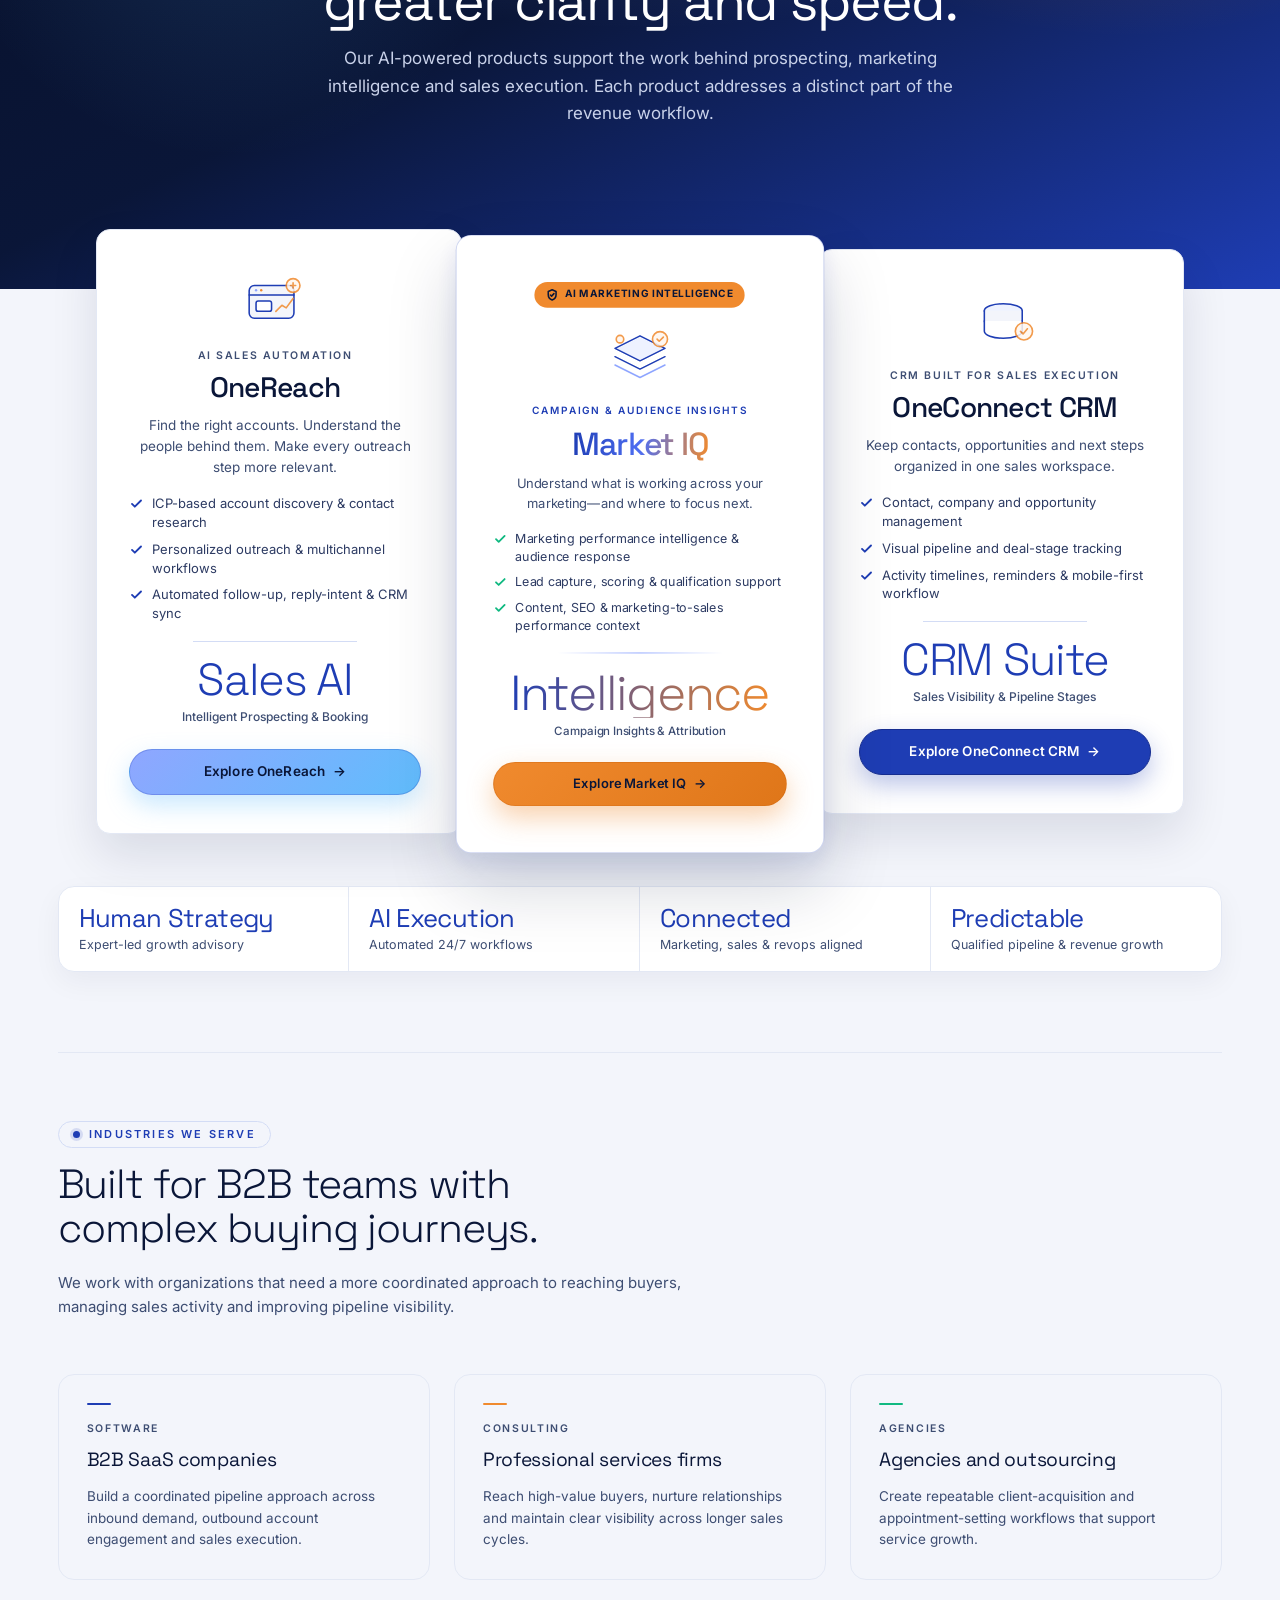
==== commit e2d2fe5c: "style(vortex): hide pause motion button on mobile viewports" ====
--- a/index.html
+++ b/index.html
@@ -11,7 +11,7 @@
   <link rel="preconnect" href="https://fonts.googleapis.com">
   <link rel="preconnect" href="https://fonts.gstatic.com" crossorigin>
   <link href="https://fonts.googleapis.com/css2?family=Inter:wght@300;400;500;600;700;800&family=Space+Grotesk:wght@300;400;500;600;700&display=swap" rel="stylesheet">
-  <link rel="stylesheet" href="styles.css?v=2.2">
+  <link rel="stylesheet" href="styles.css?v=2.3">
   <link rel="stylesheet" href="sections-a.css">
   <link rel="stylesheet" href="sections-b.css">
 </head>
--- a/styles.css
+++ b/styles.css
@@ -2664,8 +2664,7 @@
   }
 
   .vortex-motion-toggle {
-    top: calc(var(--header-h, 63px) + 12px);
-    bottom: auto;
+    display: none !important;
   }
 }
 
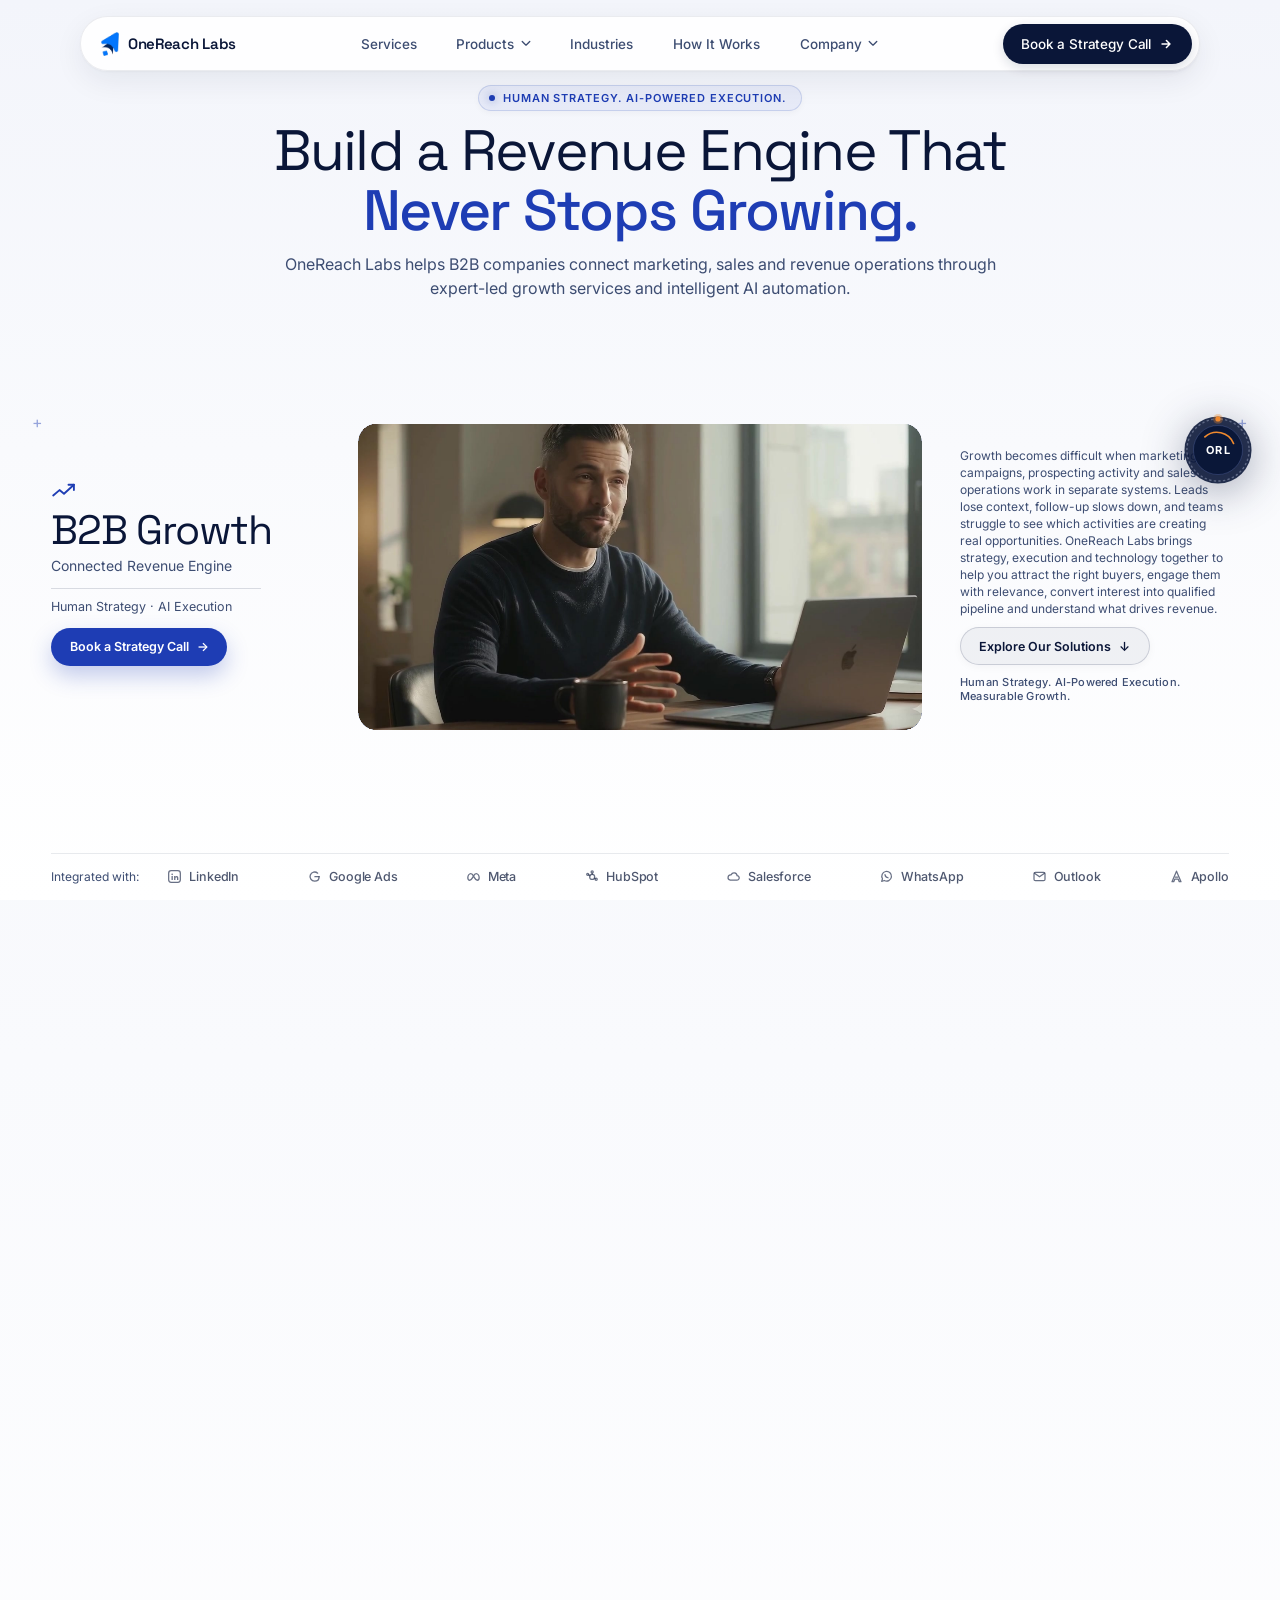
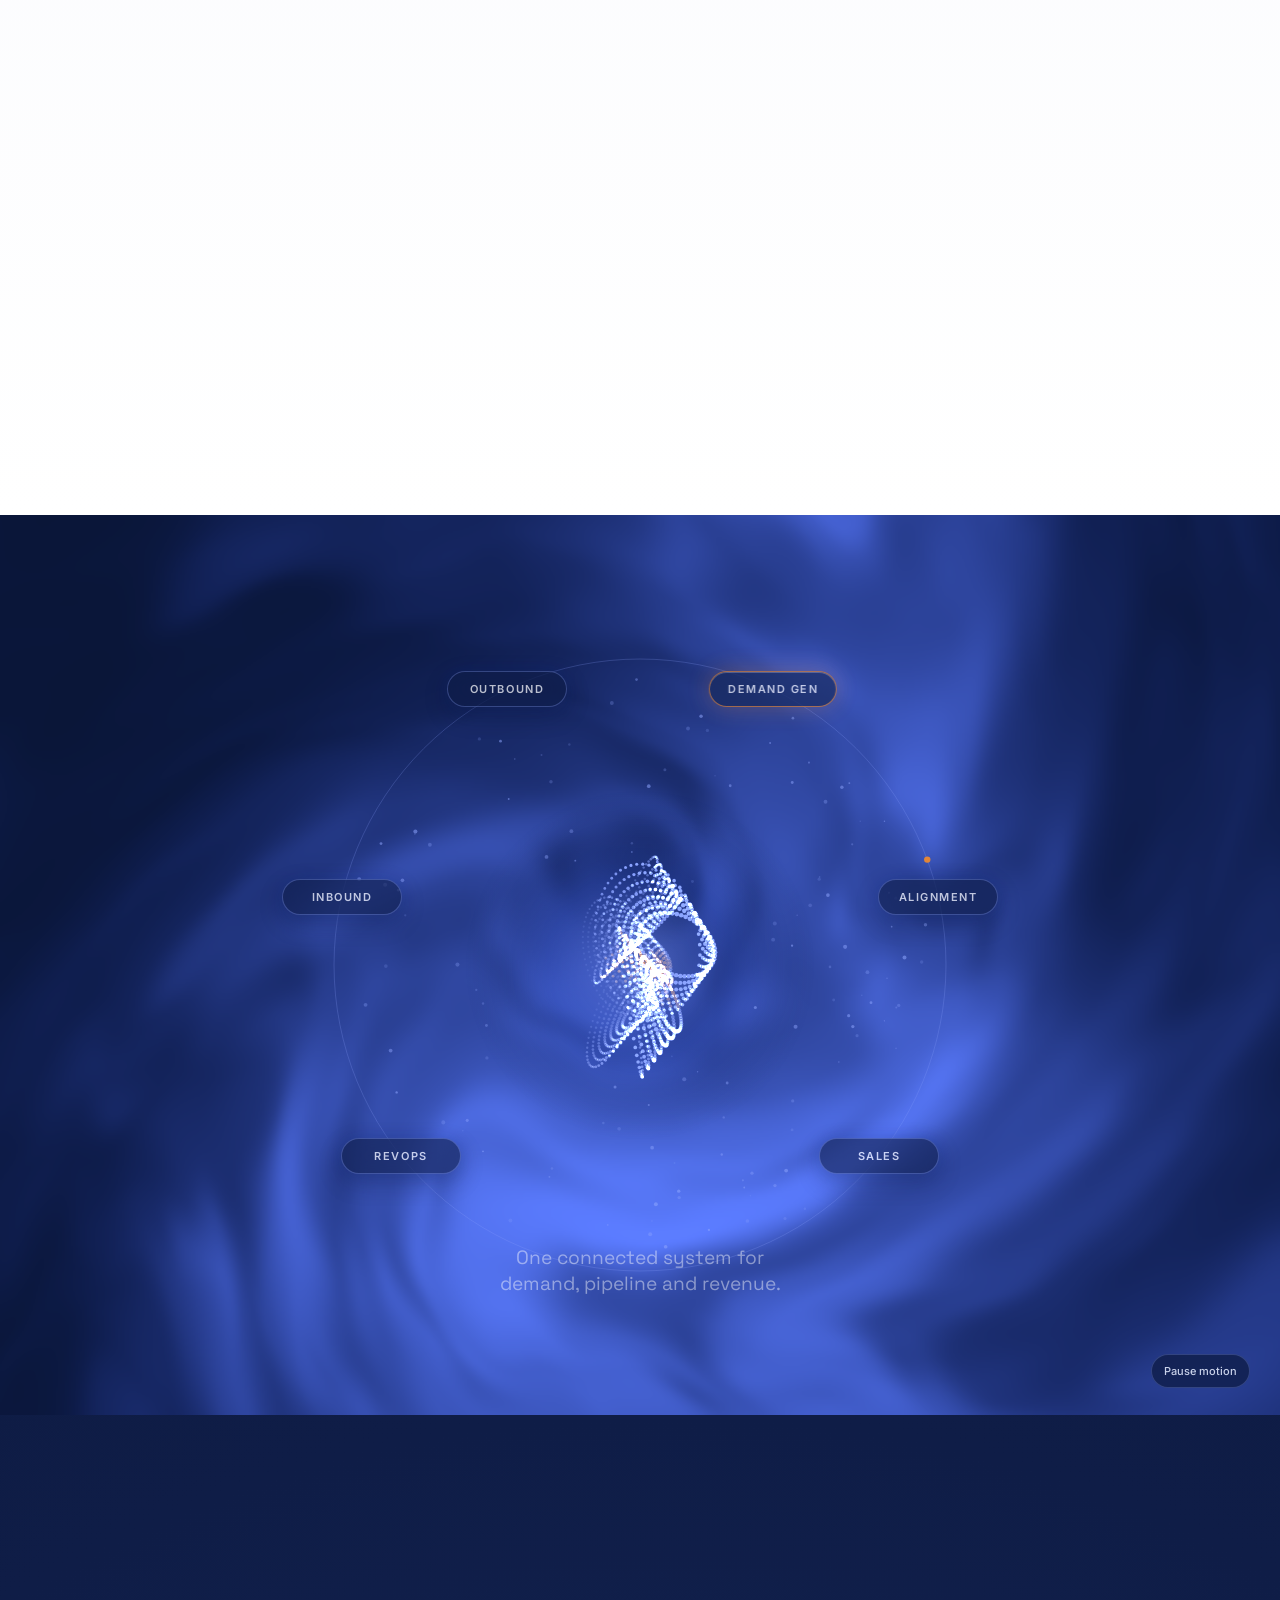
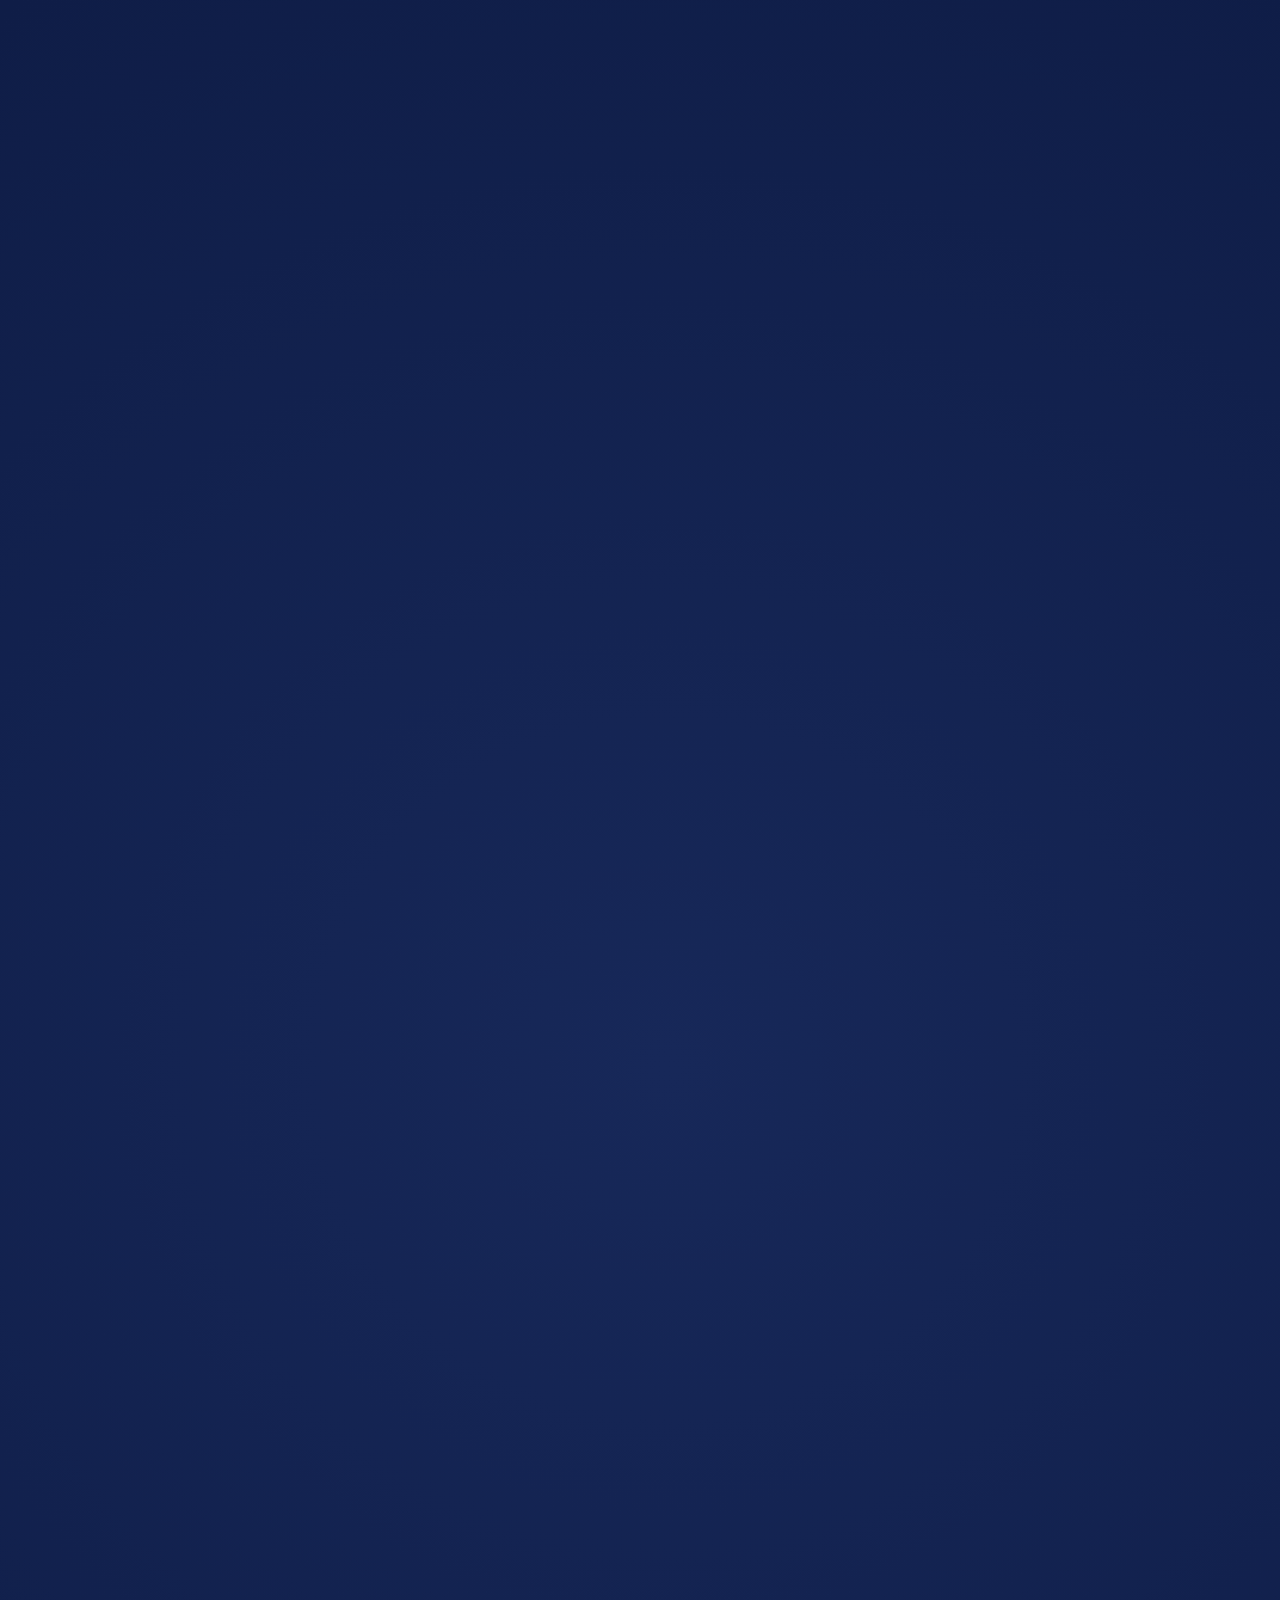
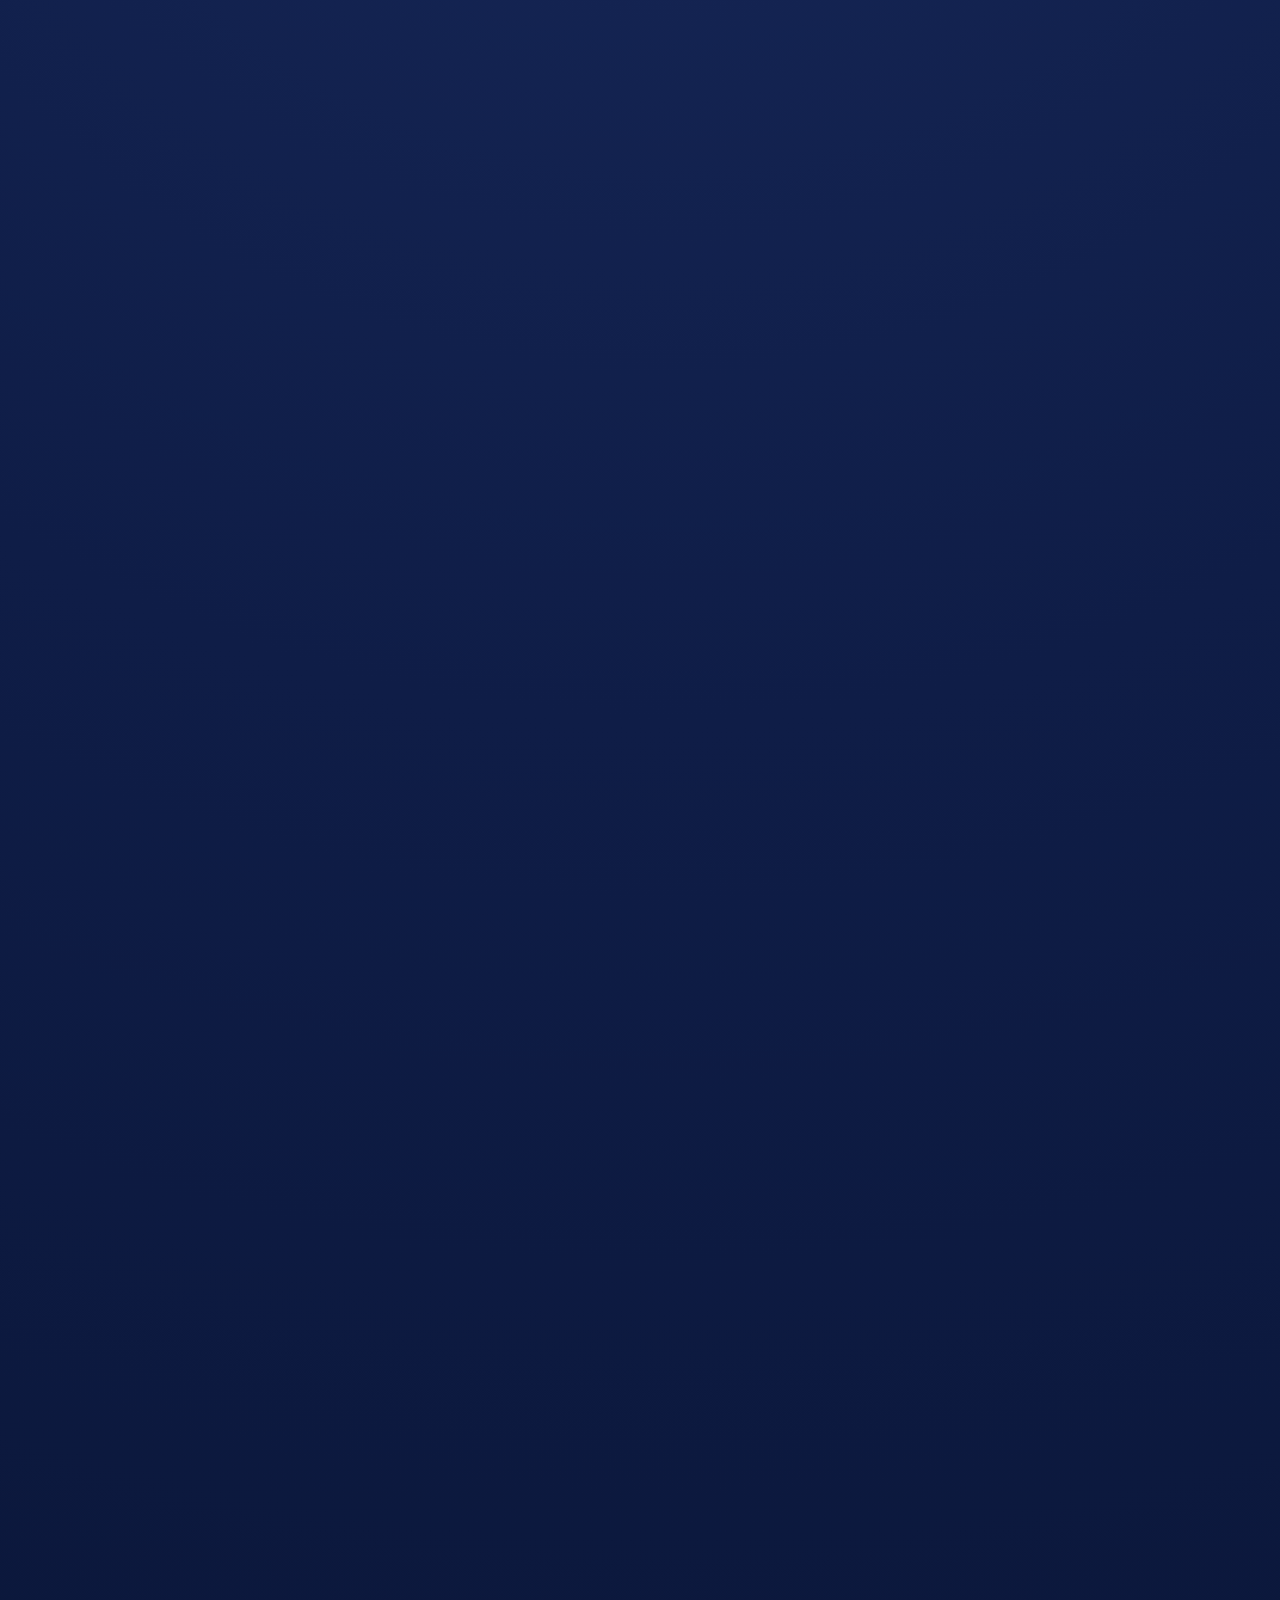
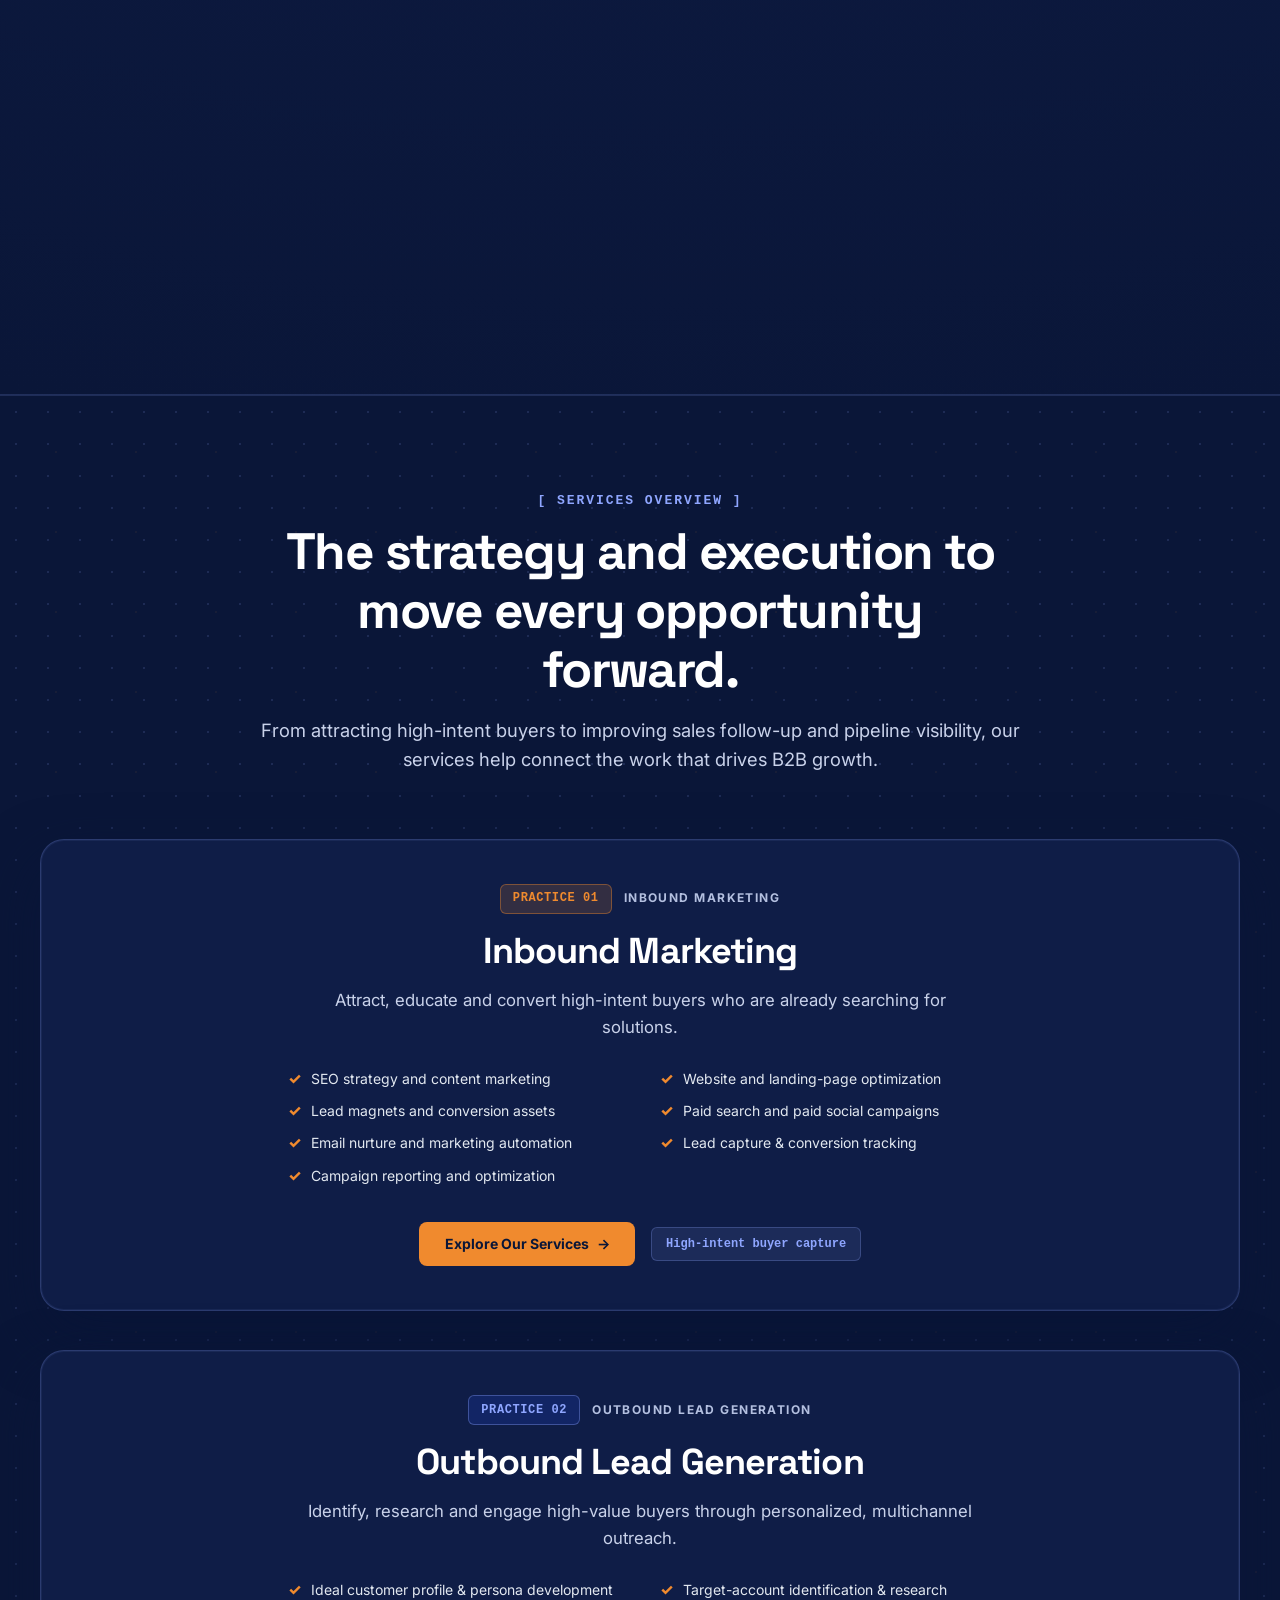
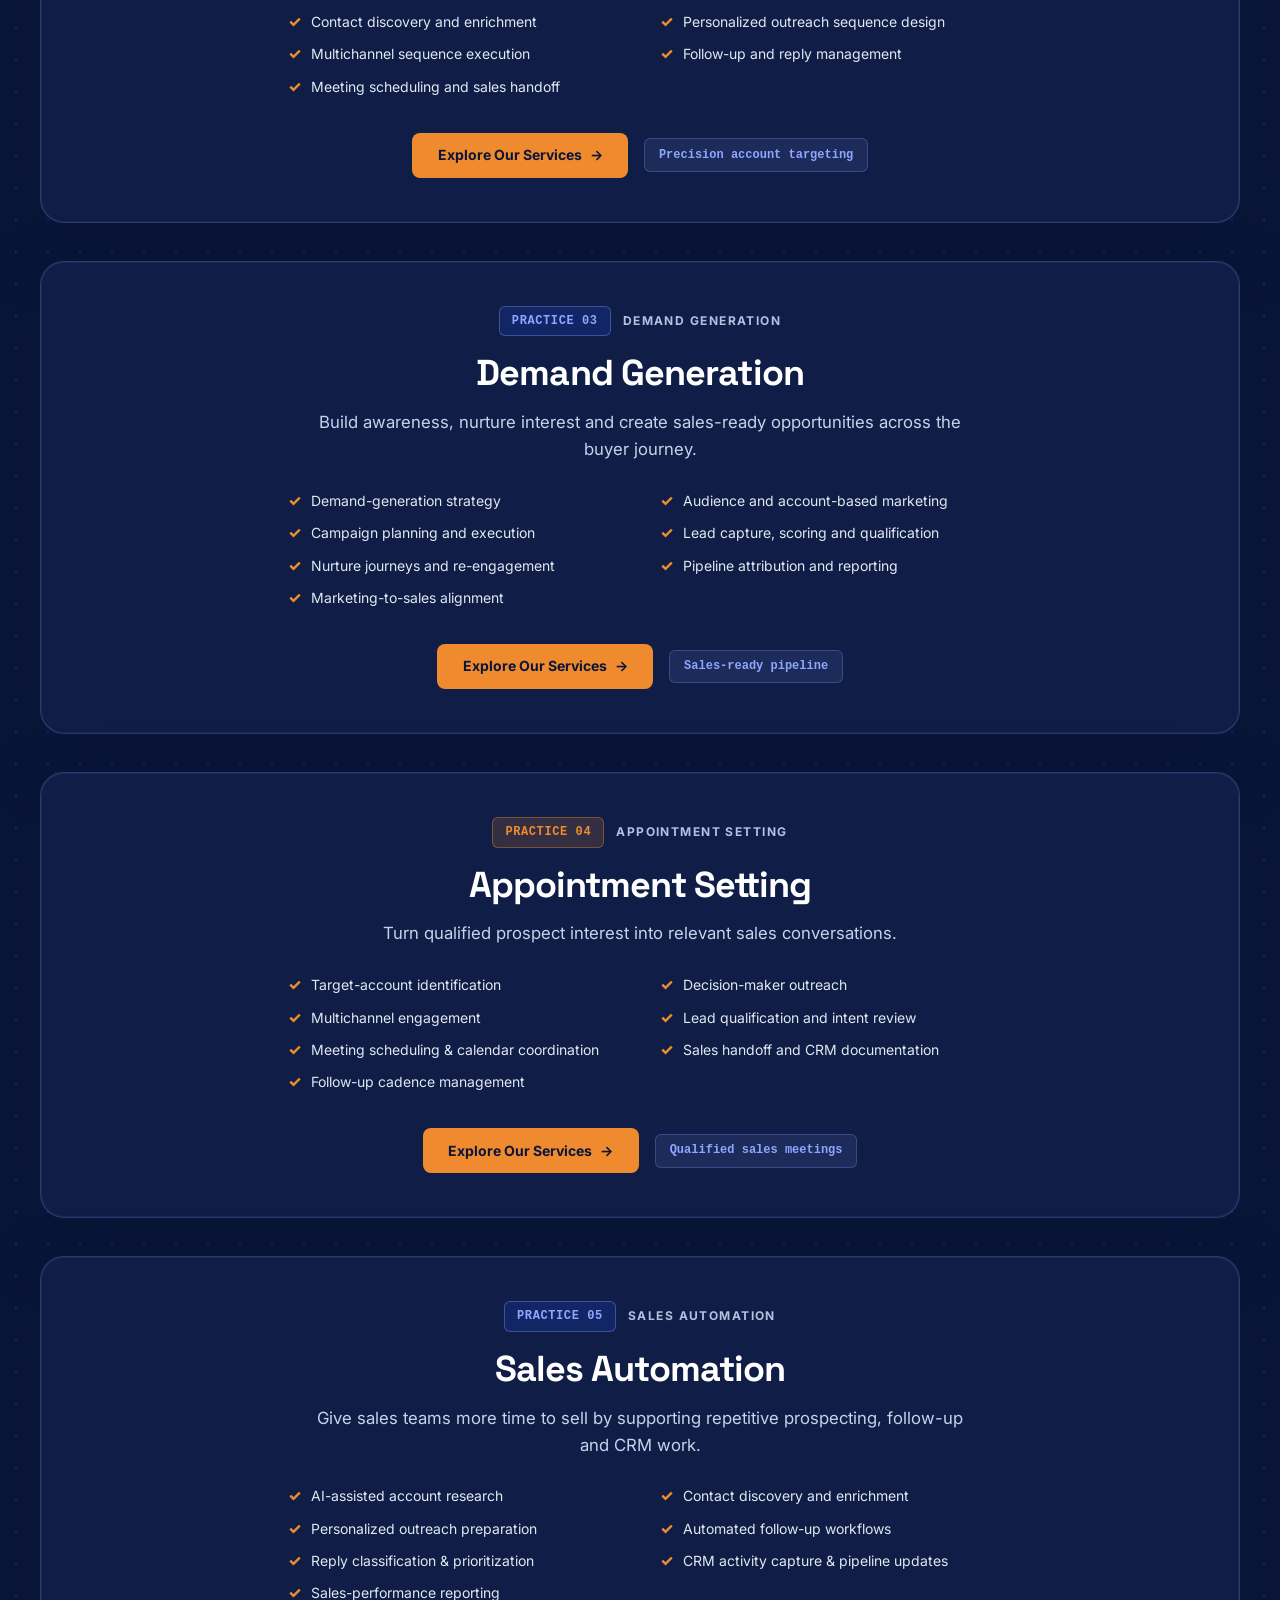
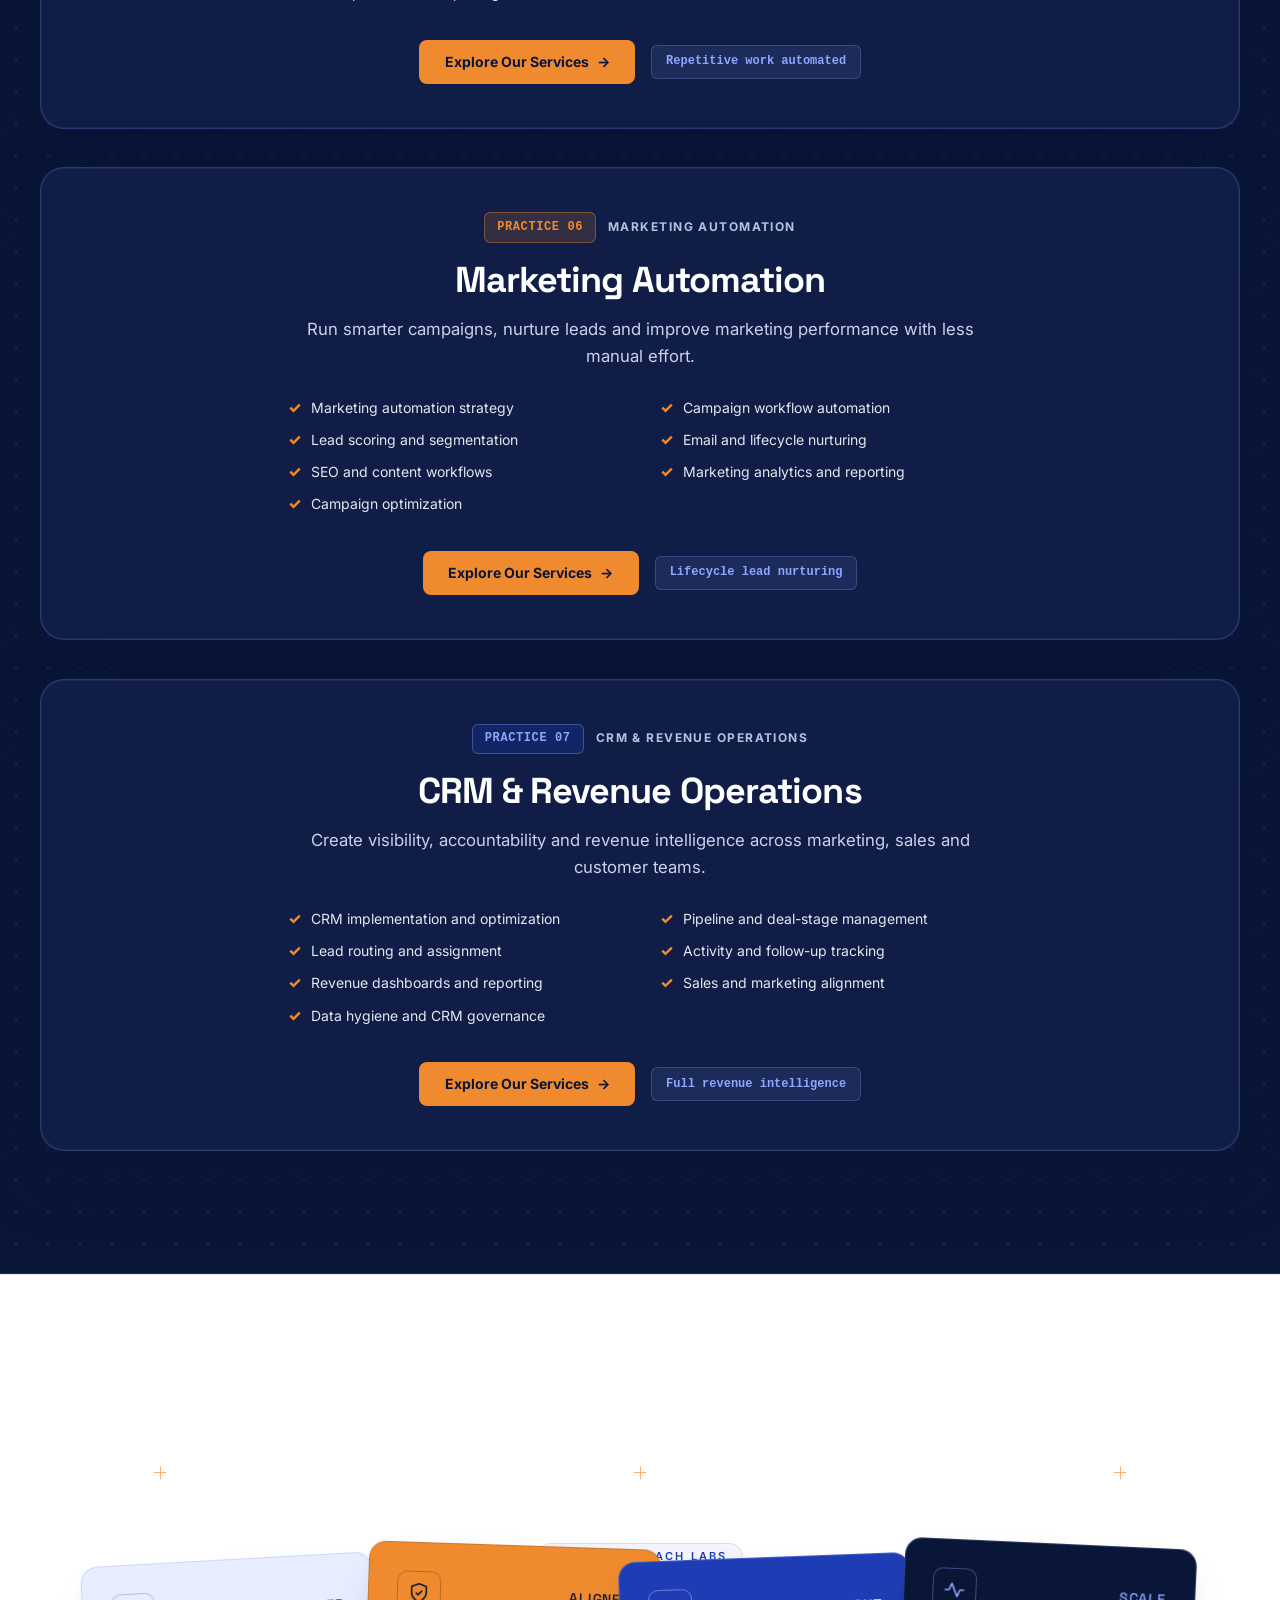
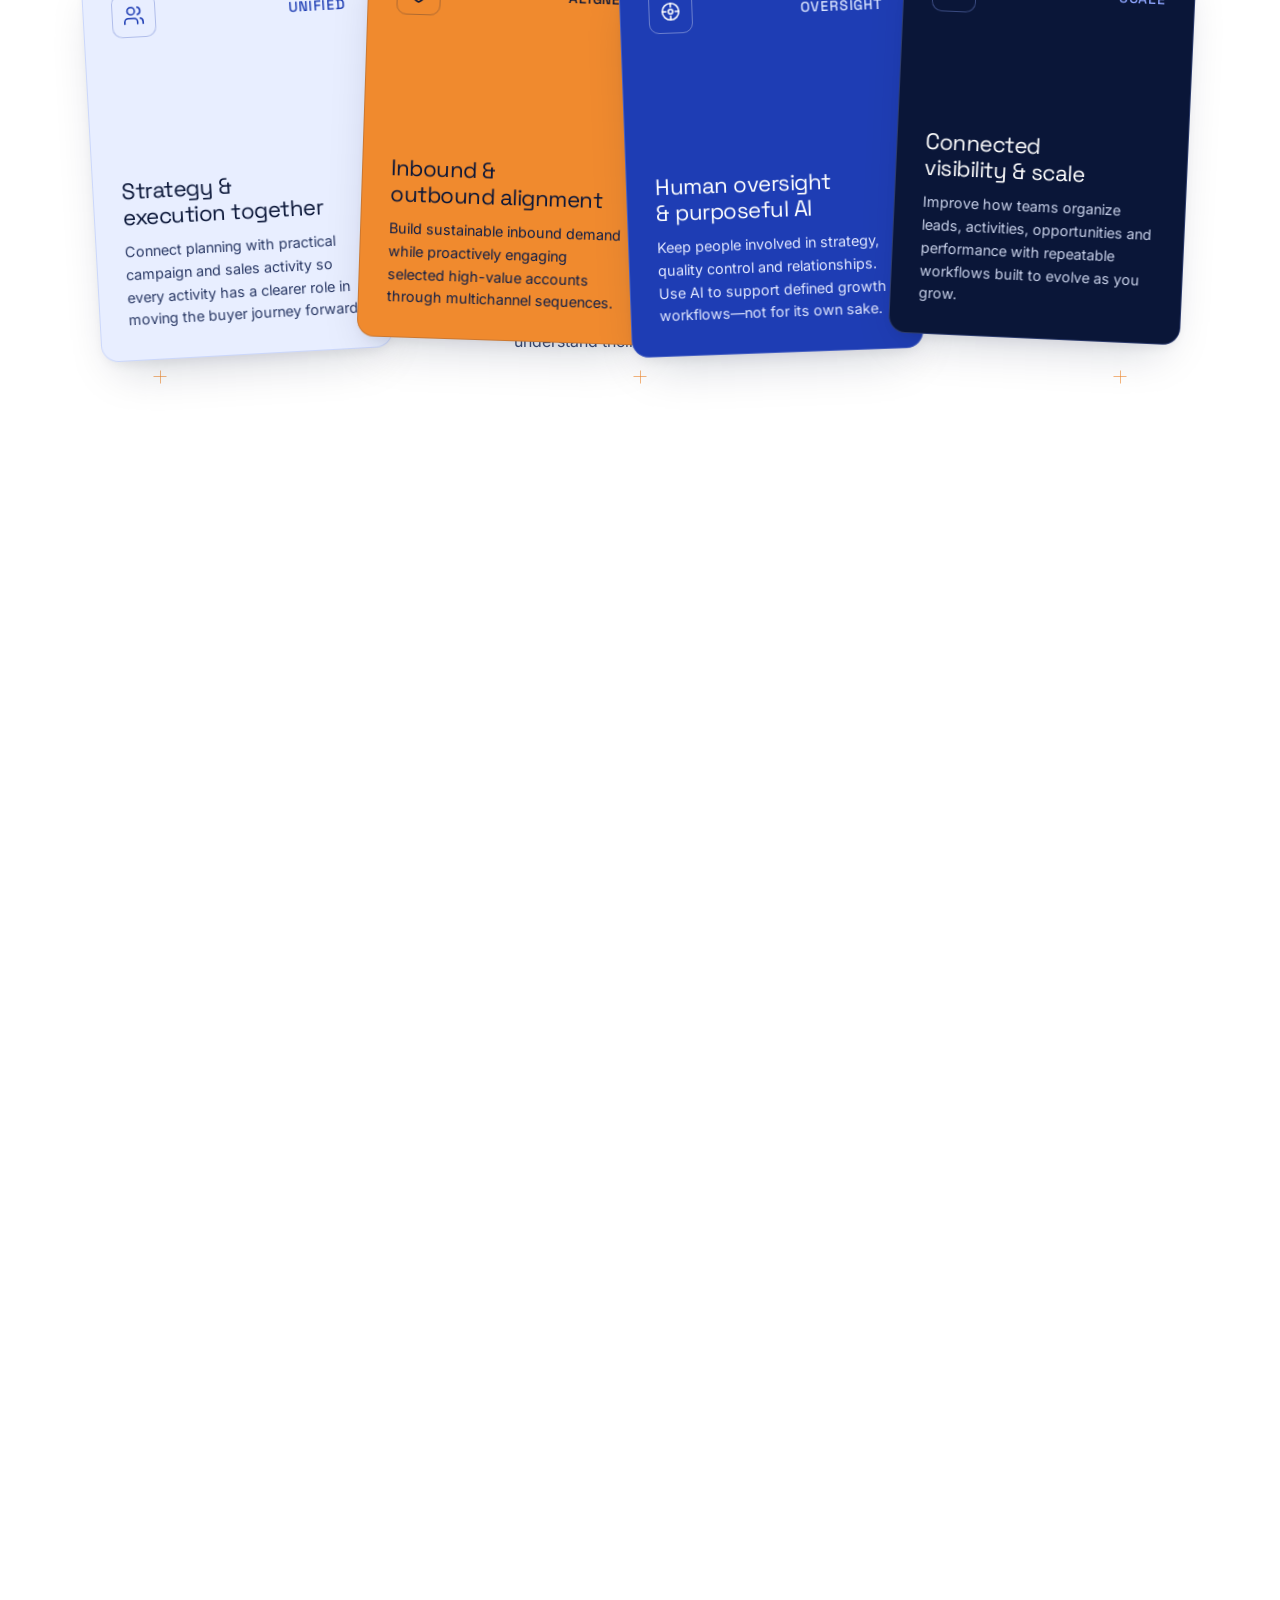
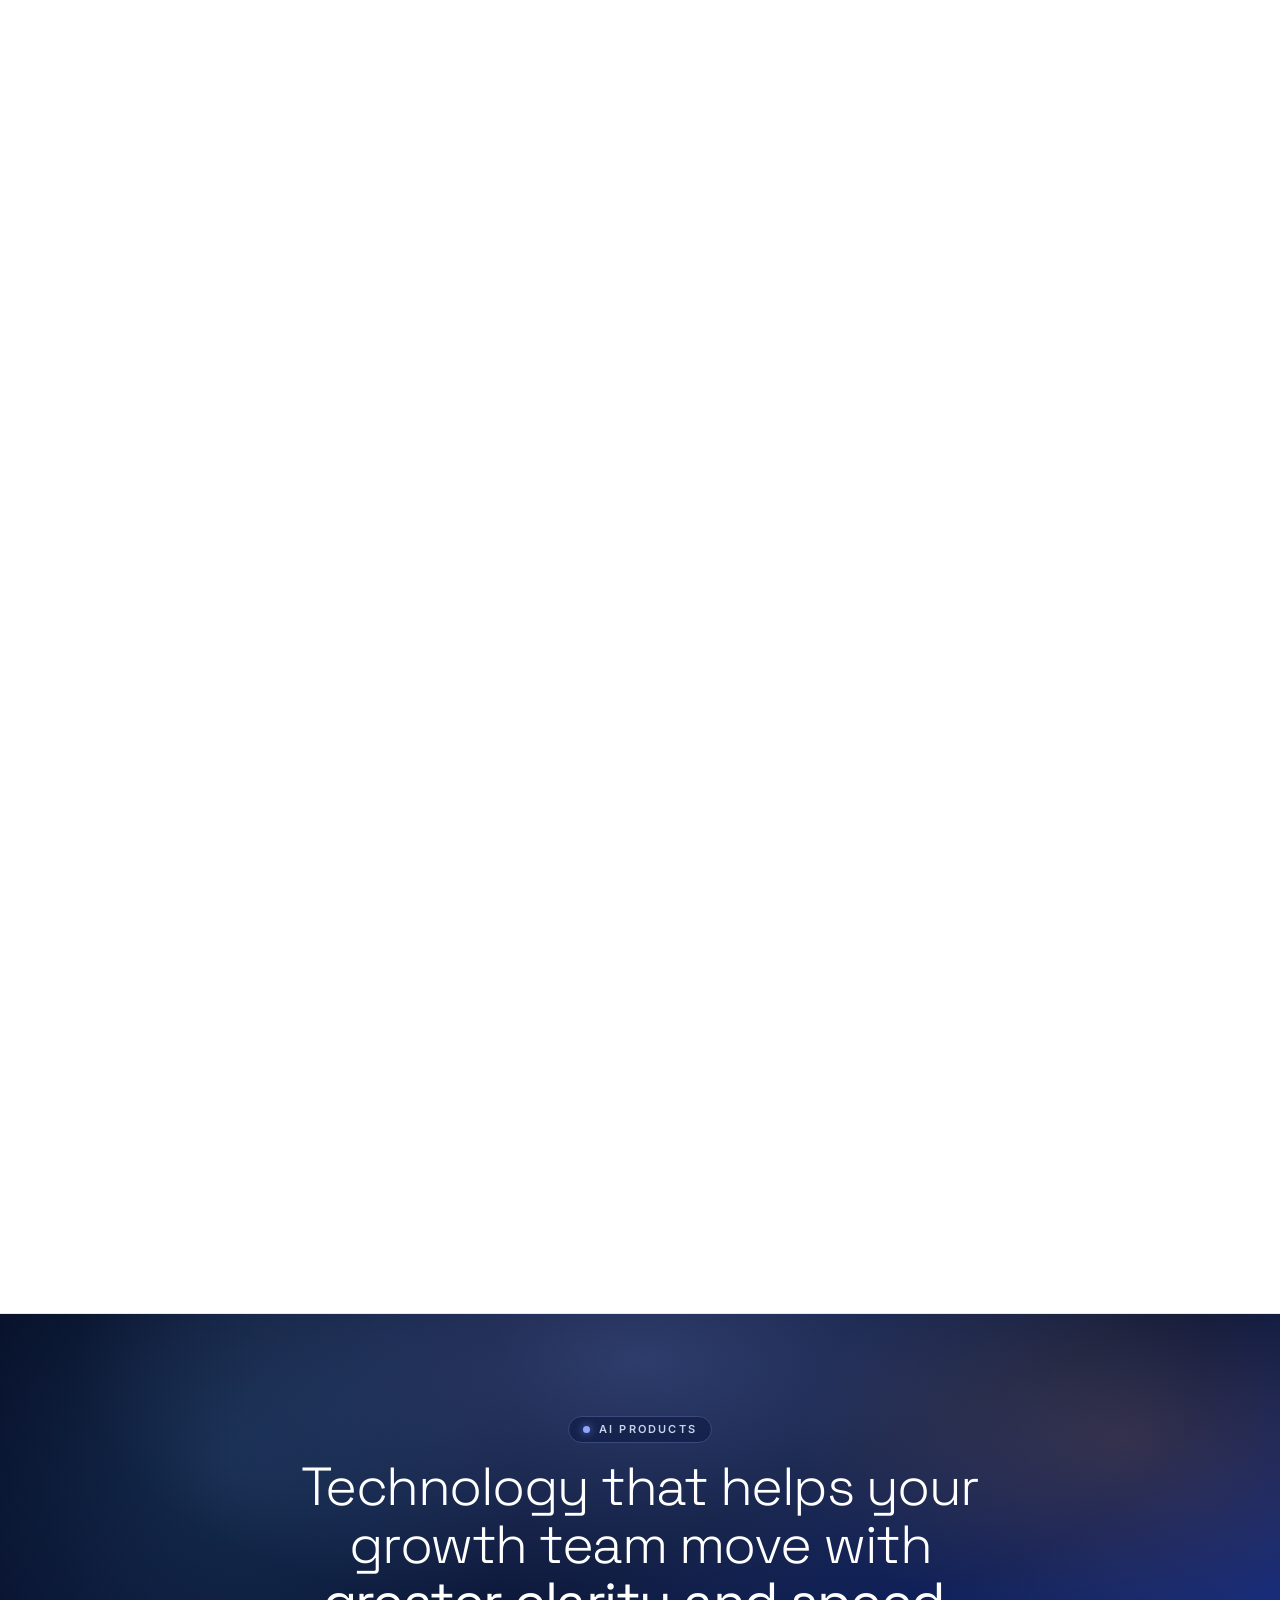
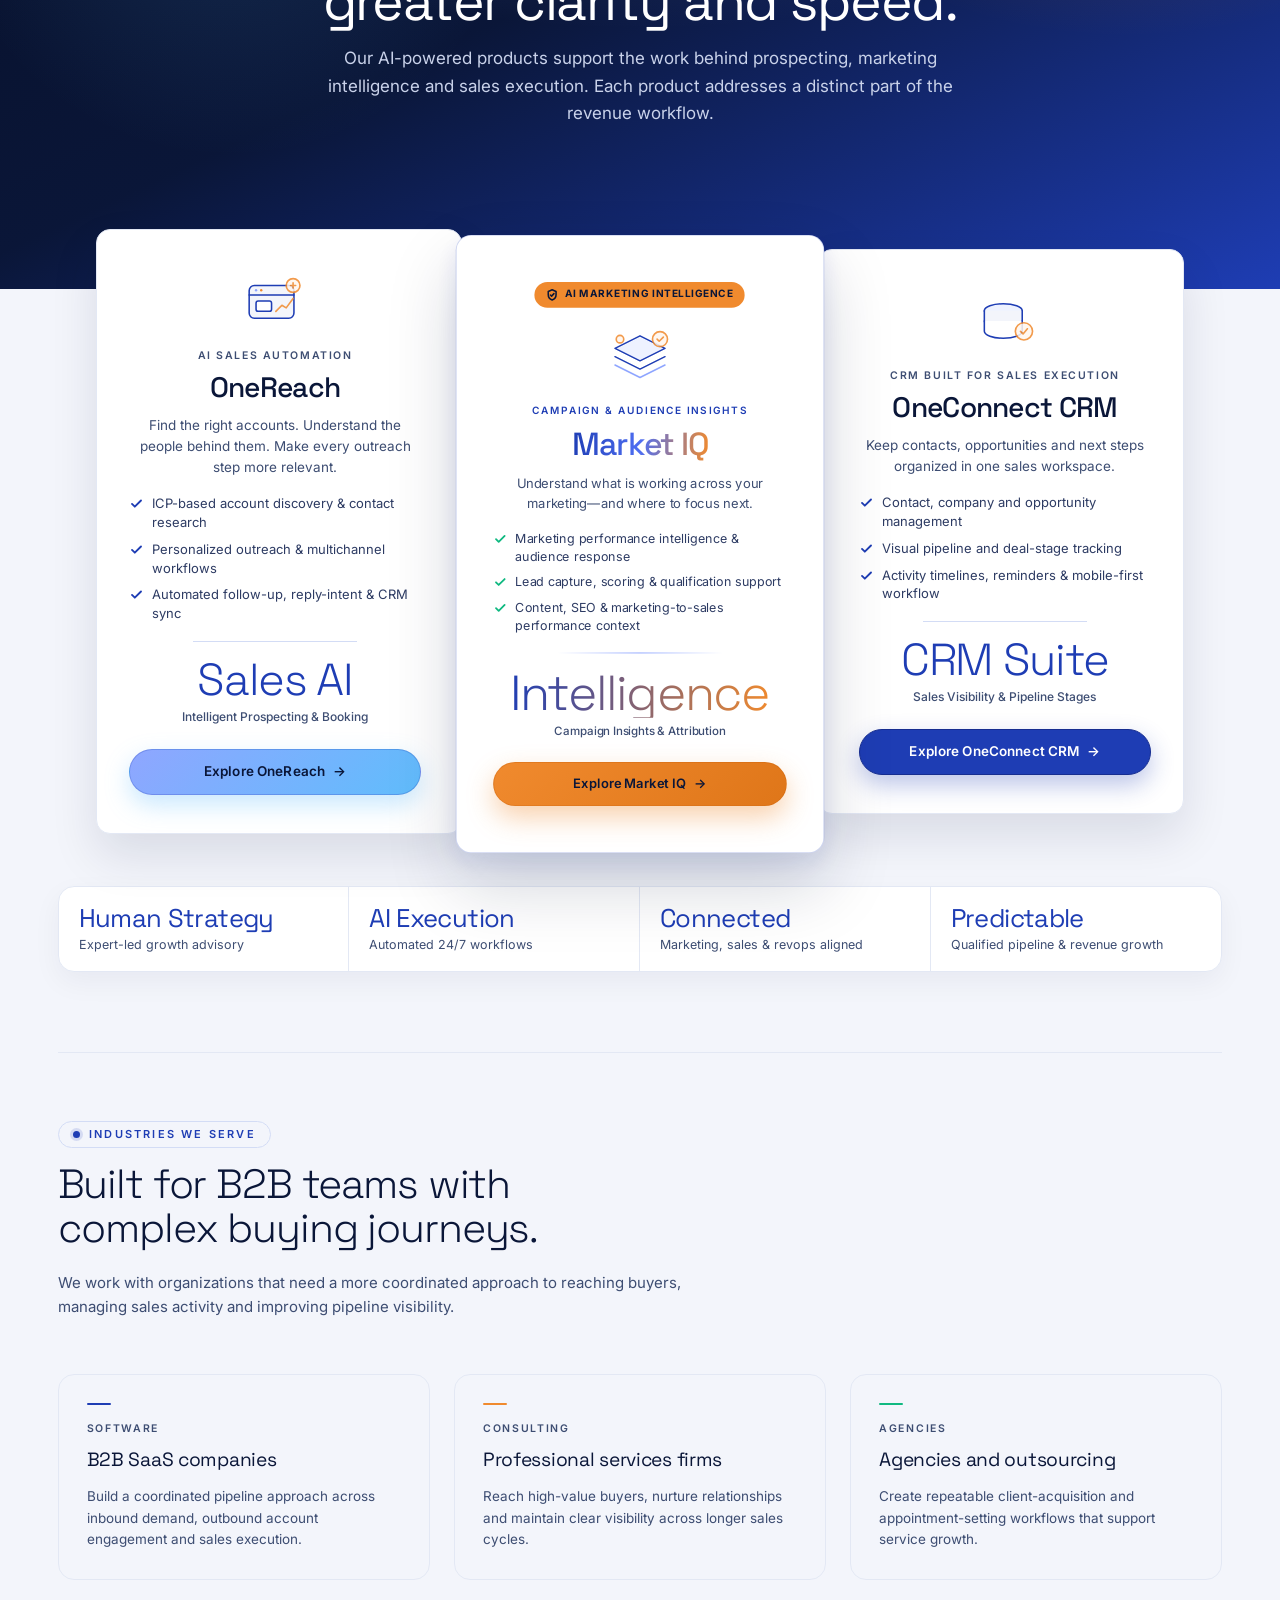
==== commit 12e53d2c: "feat(vortex): remove floating navigation dock with CREATE CUSTOMERS button" ====
--- a/index.html
+++ b/index.html
@@ -11,7 +11,7 @@
   <link rel="preconnect" href="https://fonts.googleapis.com">
   <link rel="preconnect" href="https://fonts.gstatic.com" crossorigin>
   <link href="https://fonts.googleapis.com/css2?family=Inter:wght@300;400;500;600;700;800&family=Space+Grotesk:wght@300;400;500;600;700&display=swap" rel="stylesheet">
-  <link rel="stylesheet" href="styles.css?v=2.3">
+  <link rel="stylesheet" href="styles.css?v=2.4">
   <link rel="stylesheet" href="sections-a.css">
   <link rel="stylesheet" href="sections-b.css">
 </head>
@@ -559,25 +559,6 @@
           </div>
         </div>
 
-        <!-- Bottom Floating Frosted-Glass Pill Dock -->
-        <div class="vortex-dock is-hidden" id="vortex-dock" role="region" aria-label="Quick navigation dock">
-          <a href="#engines" class="vortex-dock__icon" aria-label="Jump to interactive engine network" title="Explore Agent Network">
-            <svg viewBox="0 0 20 20" width="16" height="16" fill="none" stroke="currentColor" stroke-width="1.6" stroke-linecap="round">
-              <circle cx="10" cy="10" r="7" />
-              <circle cx="7.6" cy="8.5" r="0.9" fill="currentColor" stroke="none" />
-              <circle cx="12.4" cy="8.5" r="0.9" fill="currentColor" stroke="none" />
-              <path d="M7.5 12.2c.7.9 1.6 1.3 2.5 1.3s1.8-.4 2.5-1.3" />
-            </svg>
-          </a>
-          <a href="#inbound-outbound" class="vortex-dock__menu" aria-label="Explore Dual-Engine Capabilities" title="Explore Capabilities">
-            <svg viewBox="0 0 18 14" width="16" height="12" fill="none" stroke="currentColor" stroke-width="1.8" stroke-linecap="round">
-              <path d="M2 2h14M2 7h14M2 12h14" />
-            </svg>
-          </a>
-          <a href="#choreo-runway" class="vortex-dock__cta" data-jump-portal="true">
-            CREATE CUSTOMERS
-          </a>
-        </div>
 
         <!-- Motion Pause Control (WCAG 2.2.2) -->
         <button
@@ -2146,7 +2127,7 @@
   </div>
 </dialog>
 
-  <script defer src="app.js?v=2.2"></script>
+  <script defer src="app.js?v=2.4"></script>
   <script defer src="sections.js"></script>
 </body>
 </html>
--- a/styles.css
+++ b/styles.css
@@ -2487,75 +2487,9 @@
   transform: translateY(-1px);
 }
 
-/* Bottom Floating Liquid-Glass Pill Dock */
+/* Bottom Floating Liquid-Glass Pill Dock (Removed per design update) */
 .vortex-dock {
-  position: fixed;
-  bottom: clamp(18px, 3vh, 28px);
-  left: 50%;
-  transform: translate3d(-50%, 0, 0);
-  z-index: 80;
-  display: inline-flex;
-  align-items: center;
-  gap: 8px;
-  padding: 6px 8px;
-  border-radius: 999px;
-  background: rgba(10, 22, 56, 0.82);
-  backdrop-filter: blur(18px);
-  -webkit-backdrop-filter: blur(18px);
-  border: 1px solid rgba(143, 166, 255, 0.24);
-  box-shadow: 0 18px 44px rgba(10, 22, 56, 0.52);
-  transition: opacity 220ms ease, transform 220ms ease;
-}
-
-.vortex-dock.is-hidden {
-  opacity: 0;
-  transform: translate3d(-50%, 16px, 0);
-  pointer-events: none;
-}
-
-.vortex-dock__icon,
-.vortex-dock__menu {
-  display: inline-grid;
-  place-items: center;
-  inline-size: 36px;
-  block-size: 36px;
-  border-radius: 50%;
-  background: rgba(34, 51, 106, 0.48);
-  border: 1px solid rgba(143, 166, 255, 0.24);
-  color: var(--on-dark);
-  text-decoration: none;
-  transition: background-color 160ms ease, border-color 160ms ease;
-}
-
-.vortex-dock__icon:hover,
-.vortex-dock__menu:hover {
-  background: rgba(30, 61, 180, 0.56);
-  border-color: var(--outbound-accent);
-}
-
-.vortex-dock__cta {
-  display: inline-flex;
-  align-items: center;
-  justify-content: center;
-  min-block-size: 36px;
-  padding: 7px 16px;
-  border-radius: 999px;
-  background: linear-gradient(135deg, var(--brand-outbound) 0%, #2e4fd1 100%);
-  border: 1px solid rgba(143, 166, 255, 0.42);
-  color: var(--on-dark);
-  font-size: 11px;
-  font-weight: 700;
-  letter-spacing: 0.1em;
-  text-transform: uppercase;
-  text-decoration: none;
-  white-space: nowrap;
-  box-shadow: 0 6px 20px rgba(30, 61, 180, 0.42);
-  transition: filter 160ms ease, transform 160ms ease;
-}
-
-.vortex-dock__cta:hover {
-  filter: brightness(1.08);
-  transform: translateY(-1px);
+  display: none !important;
 }
 
 .vortex-motion-toggle {
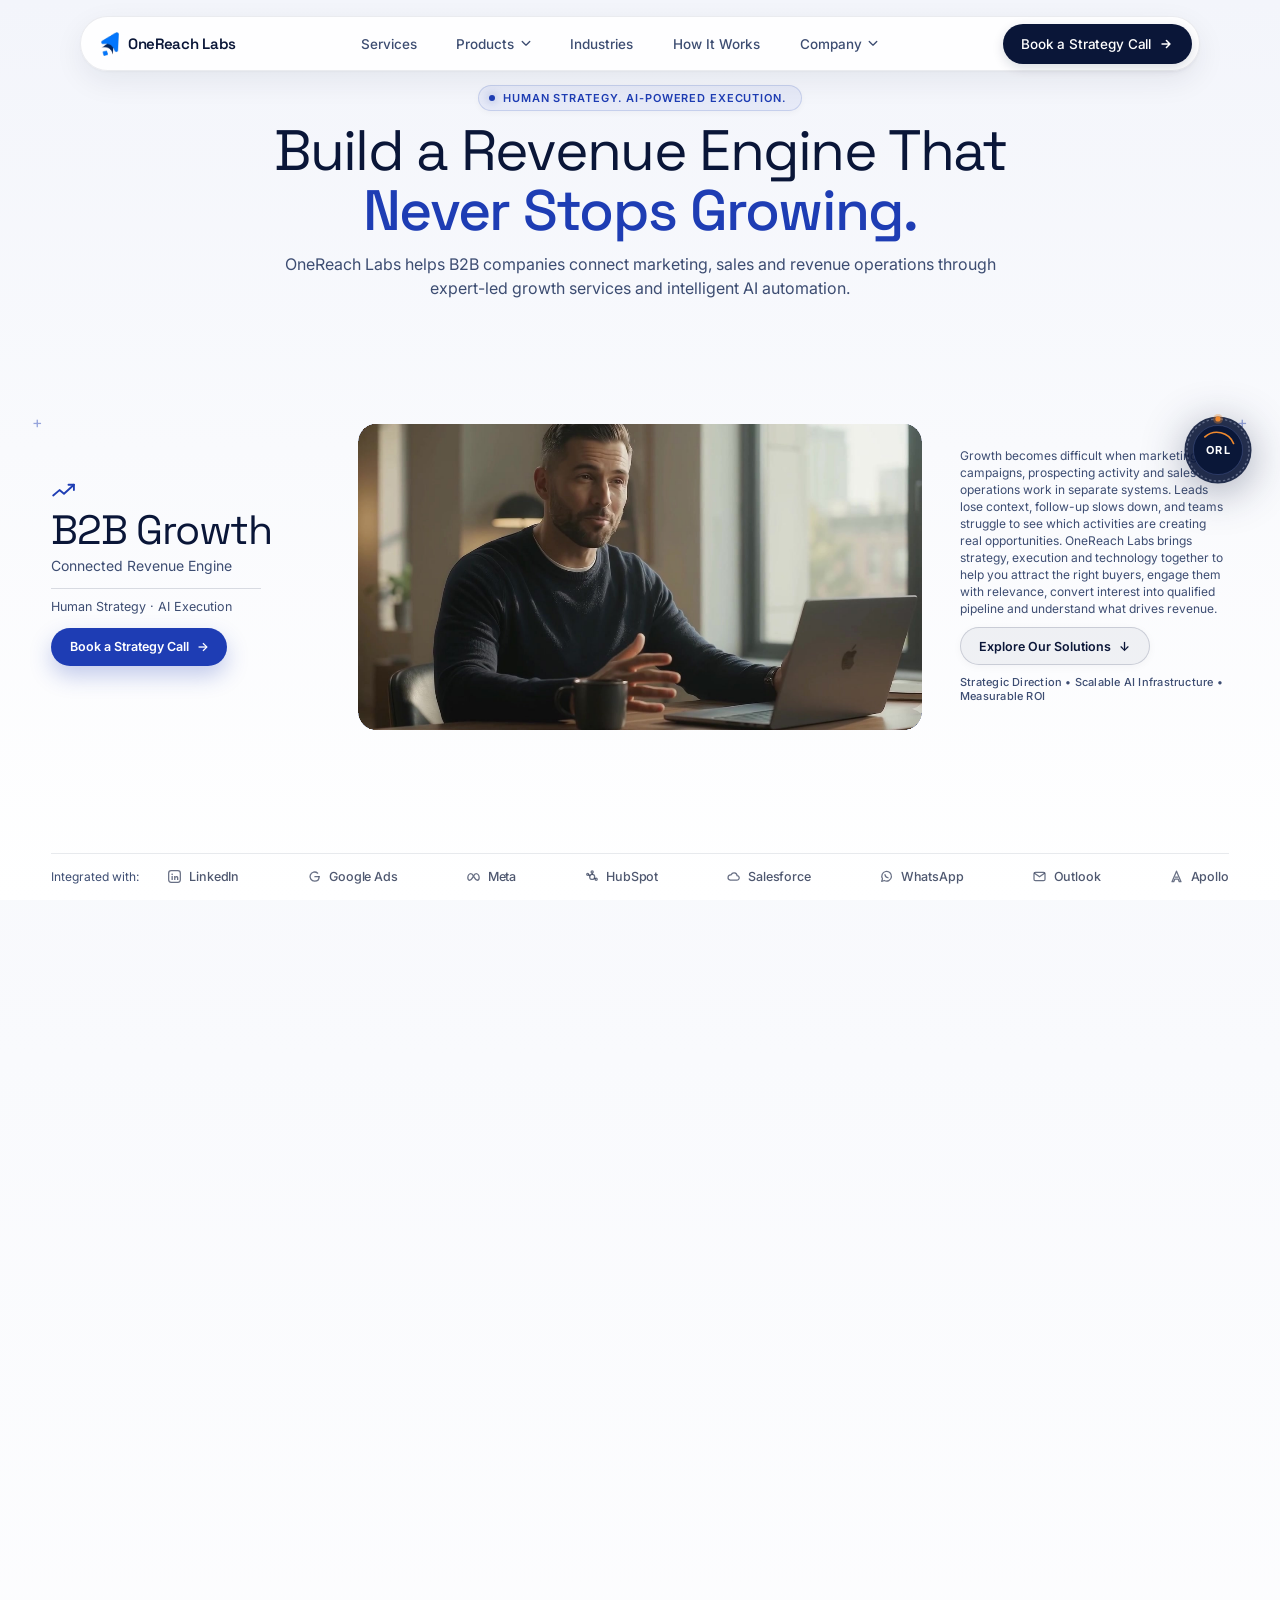
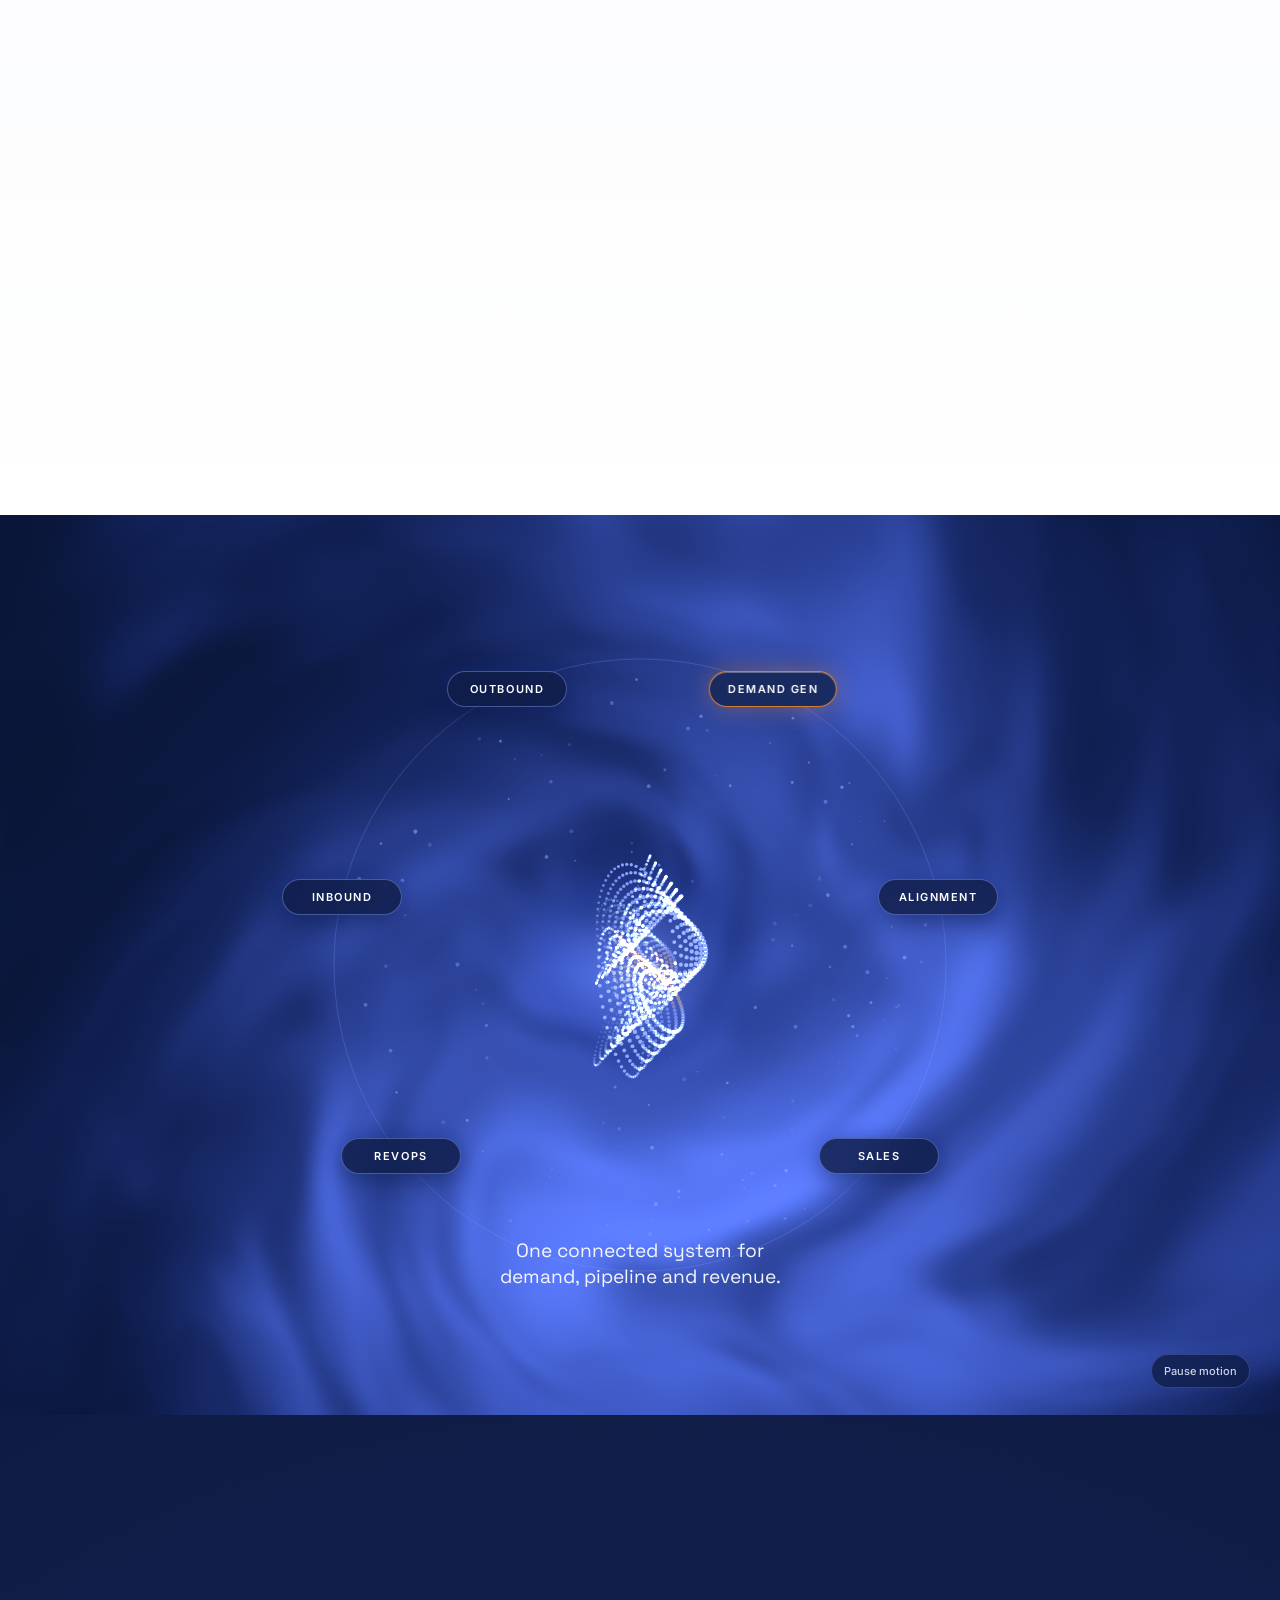
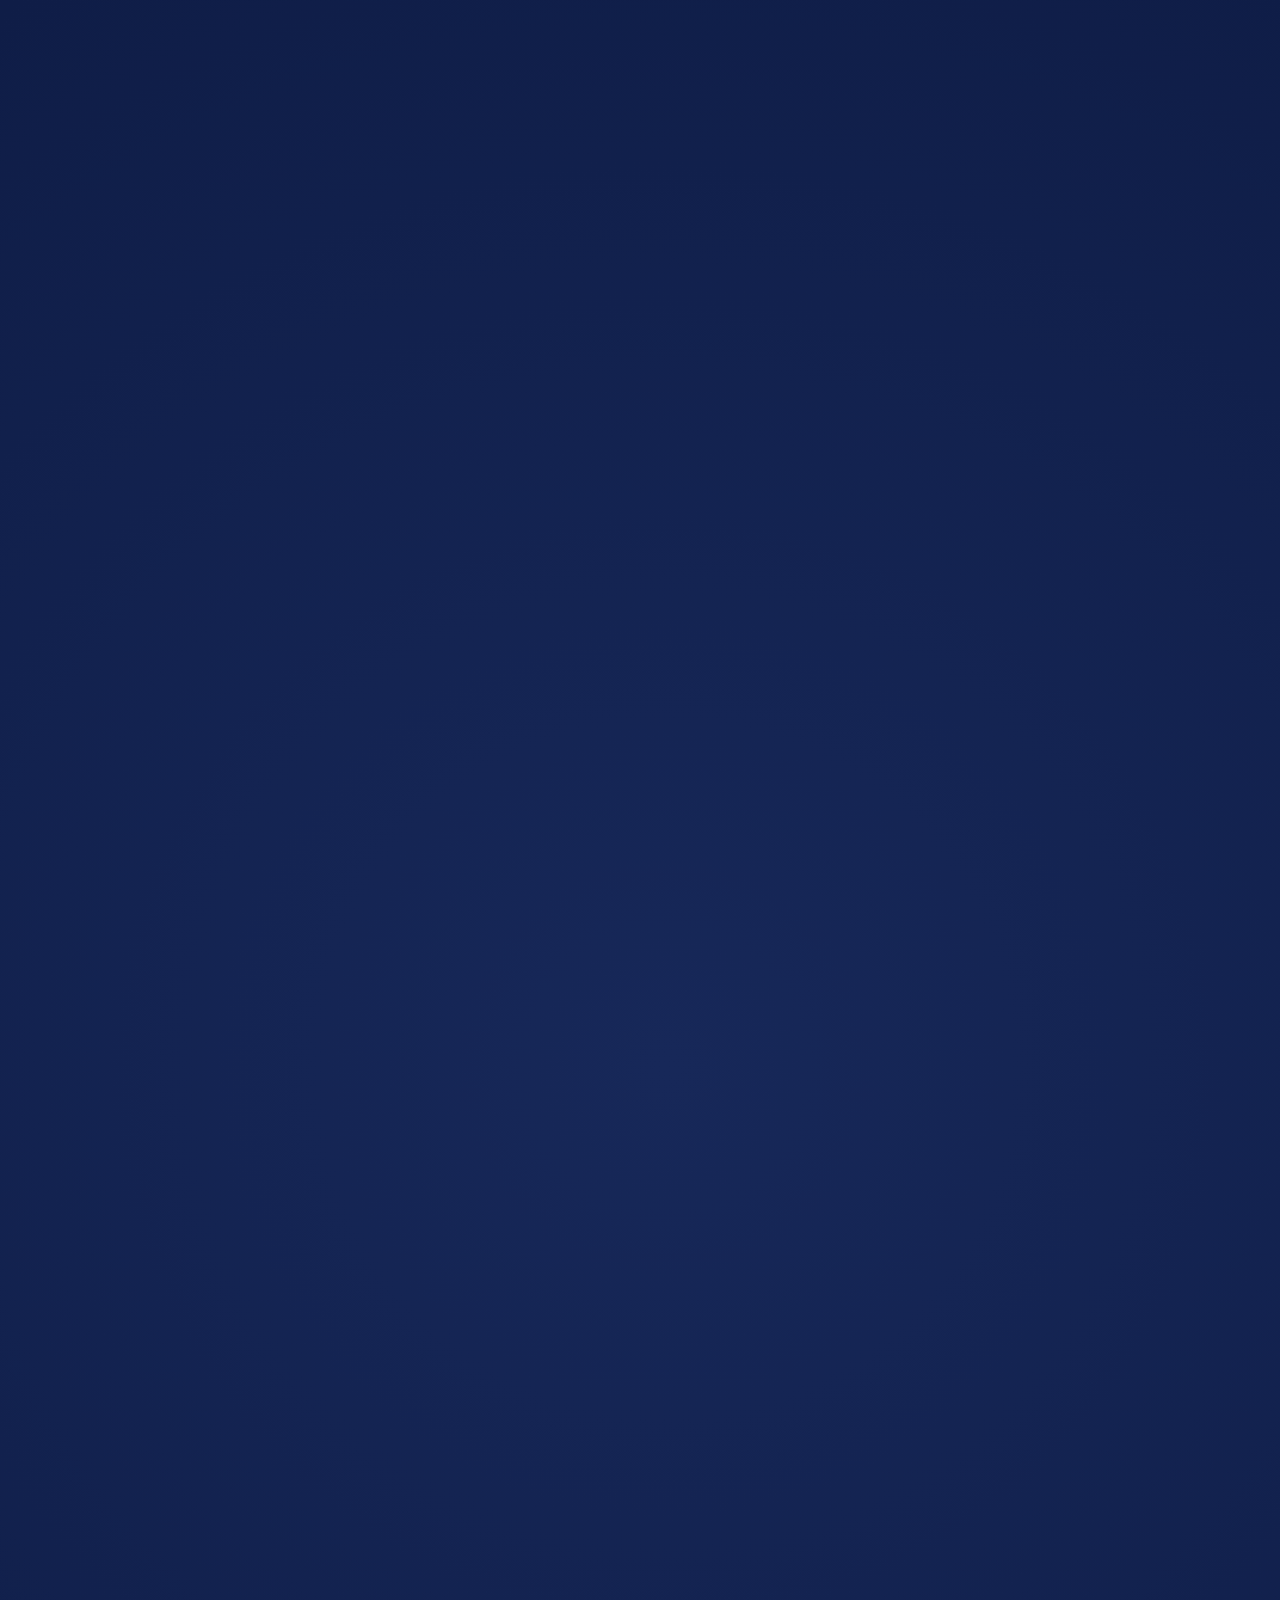
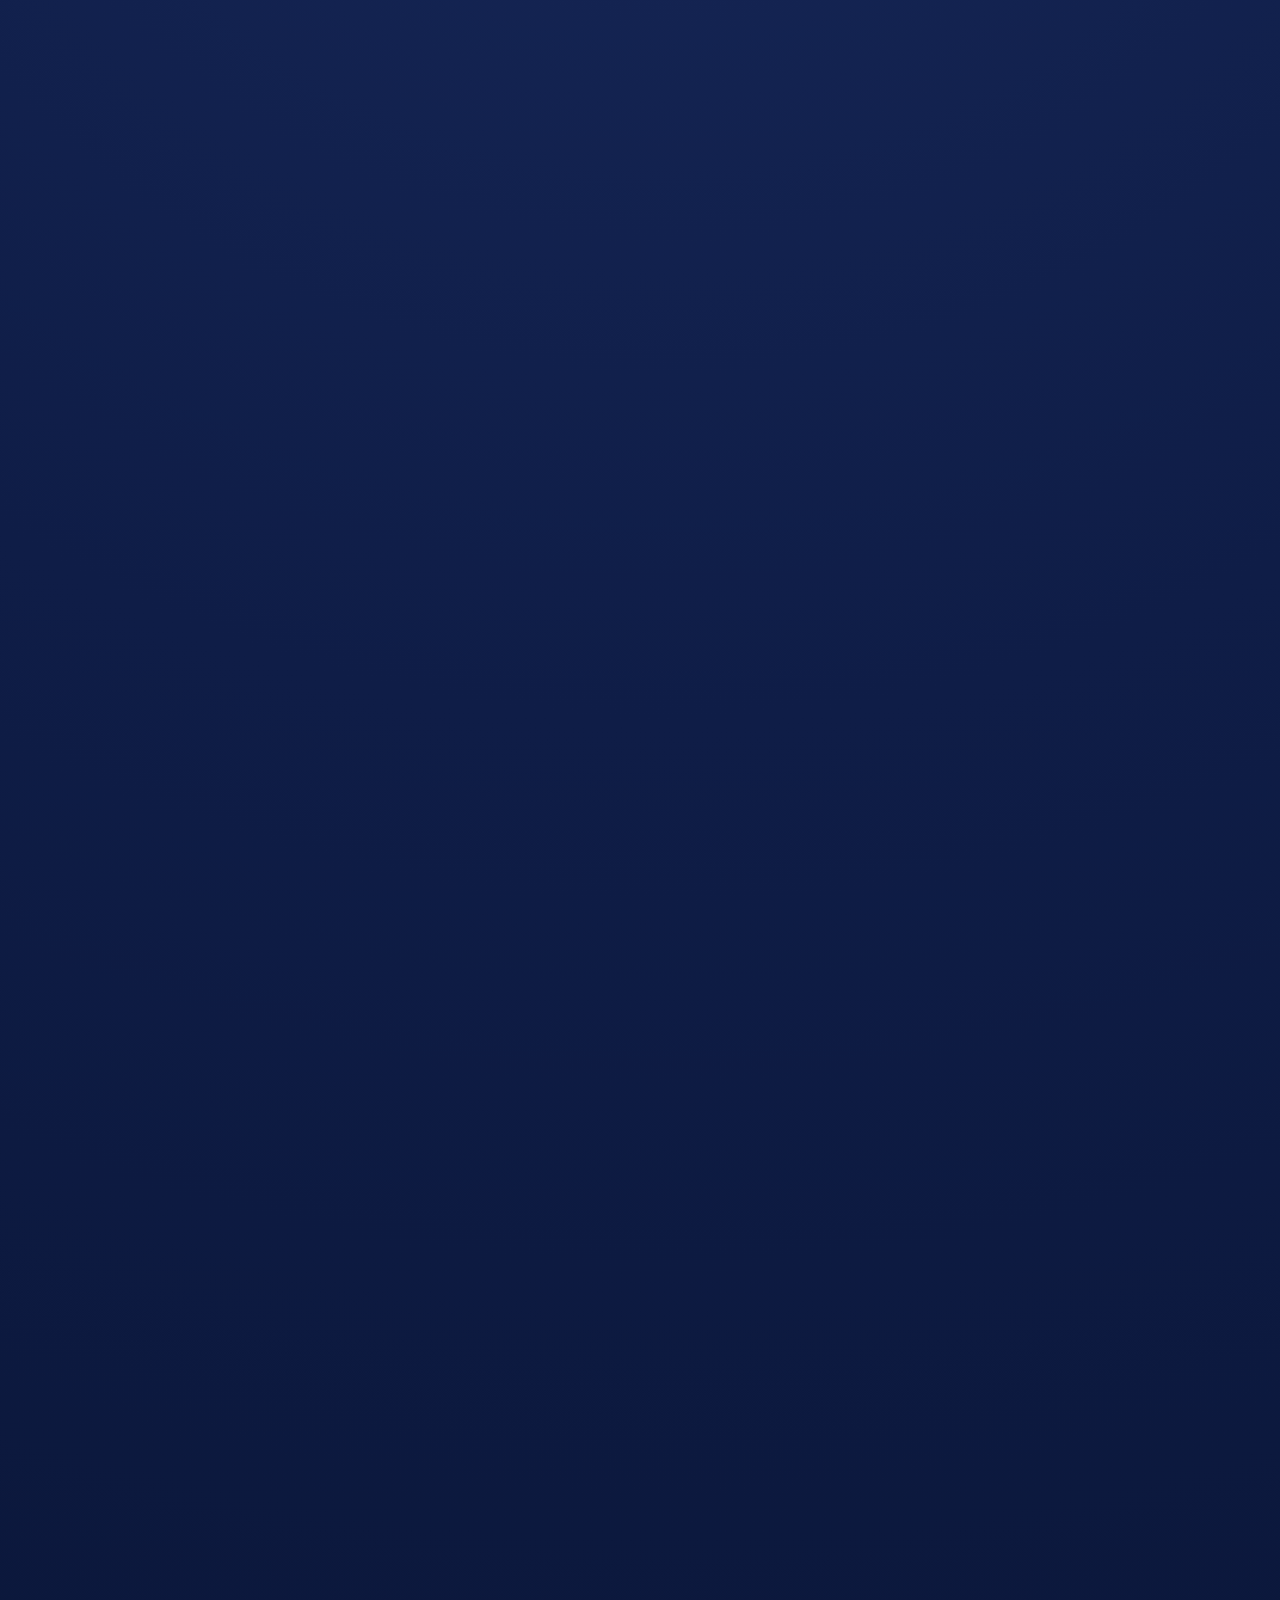
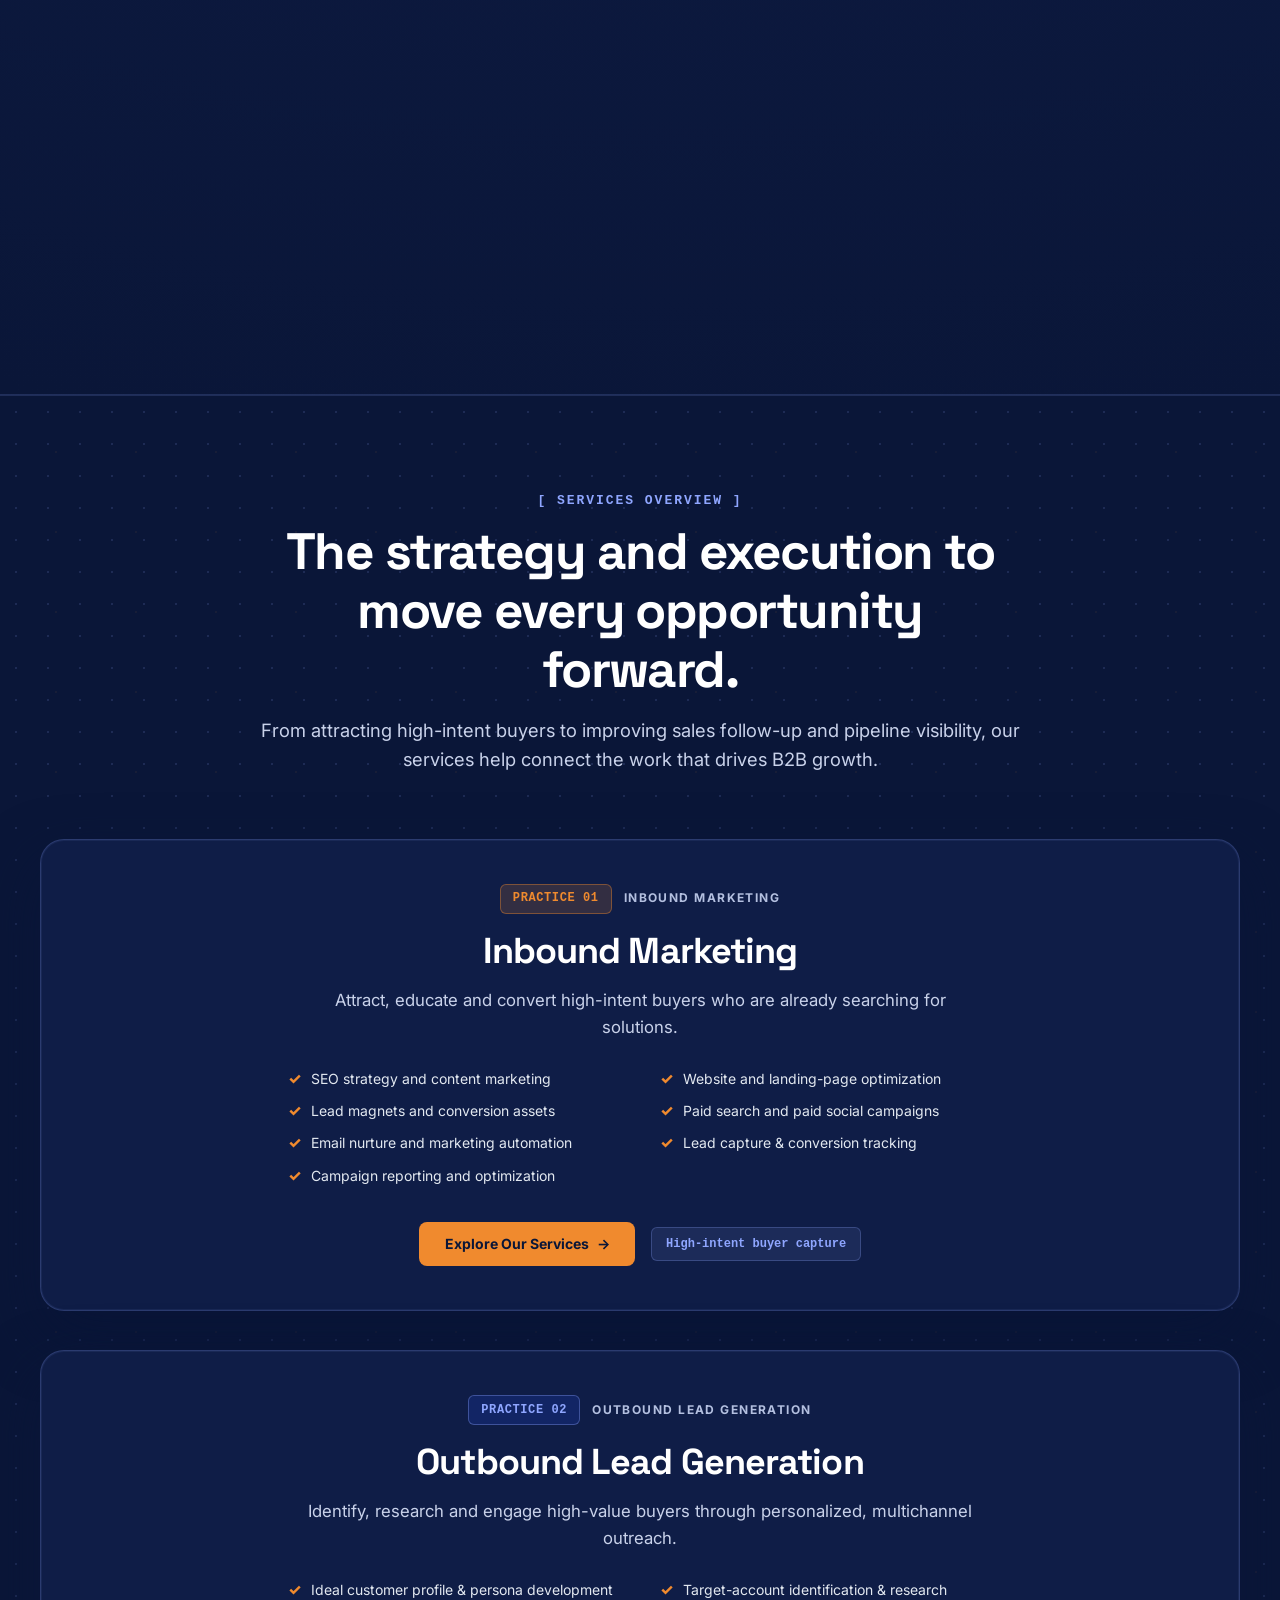
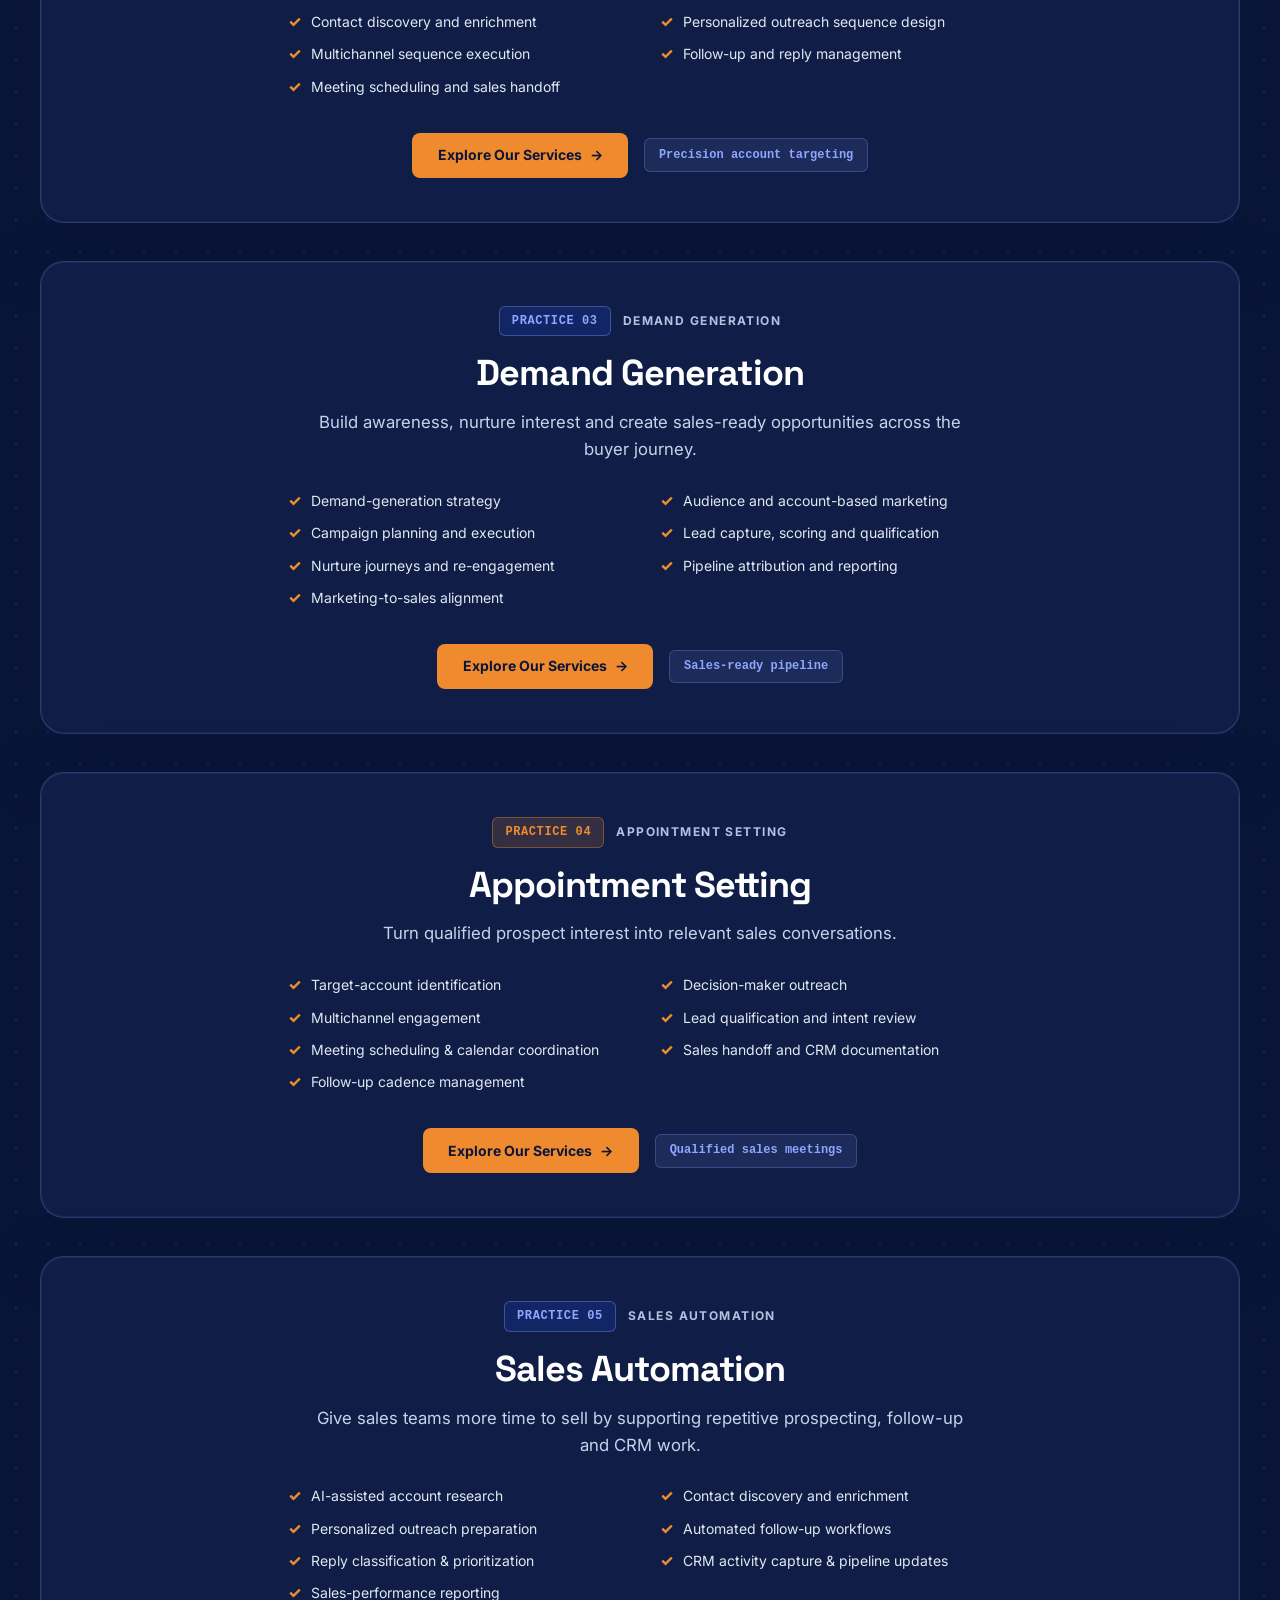
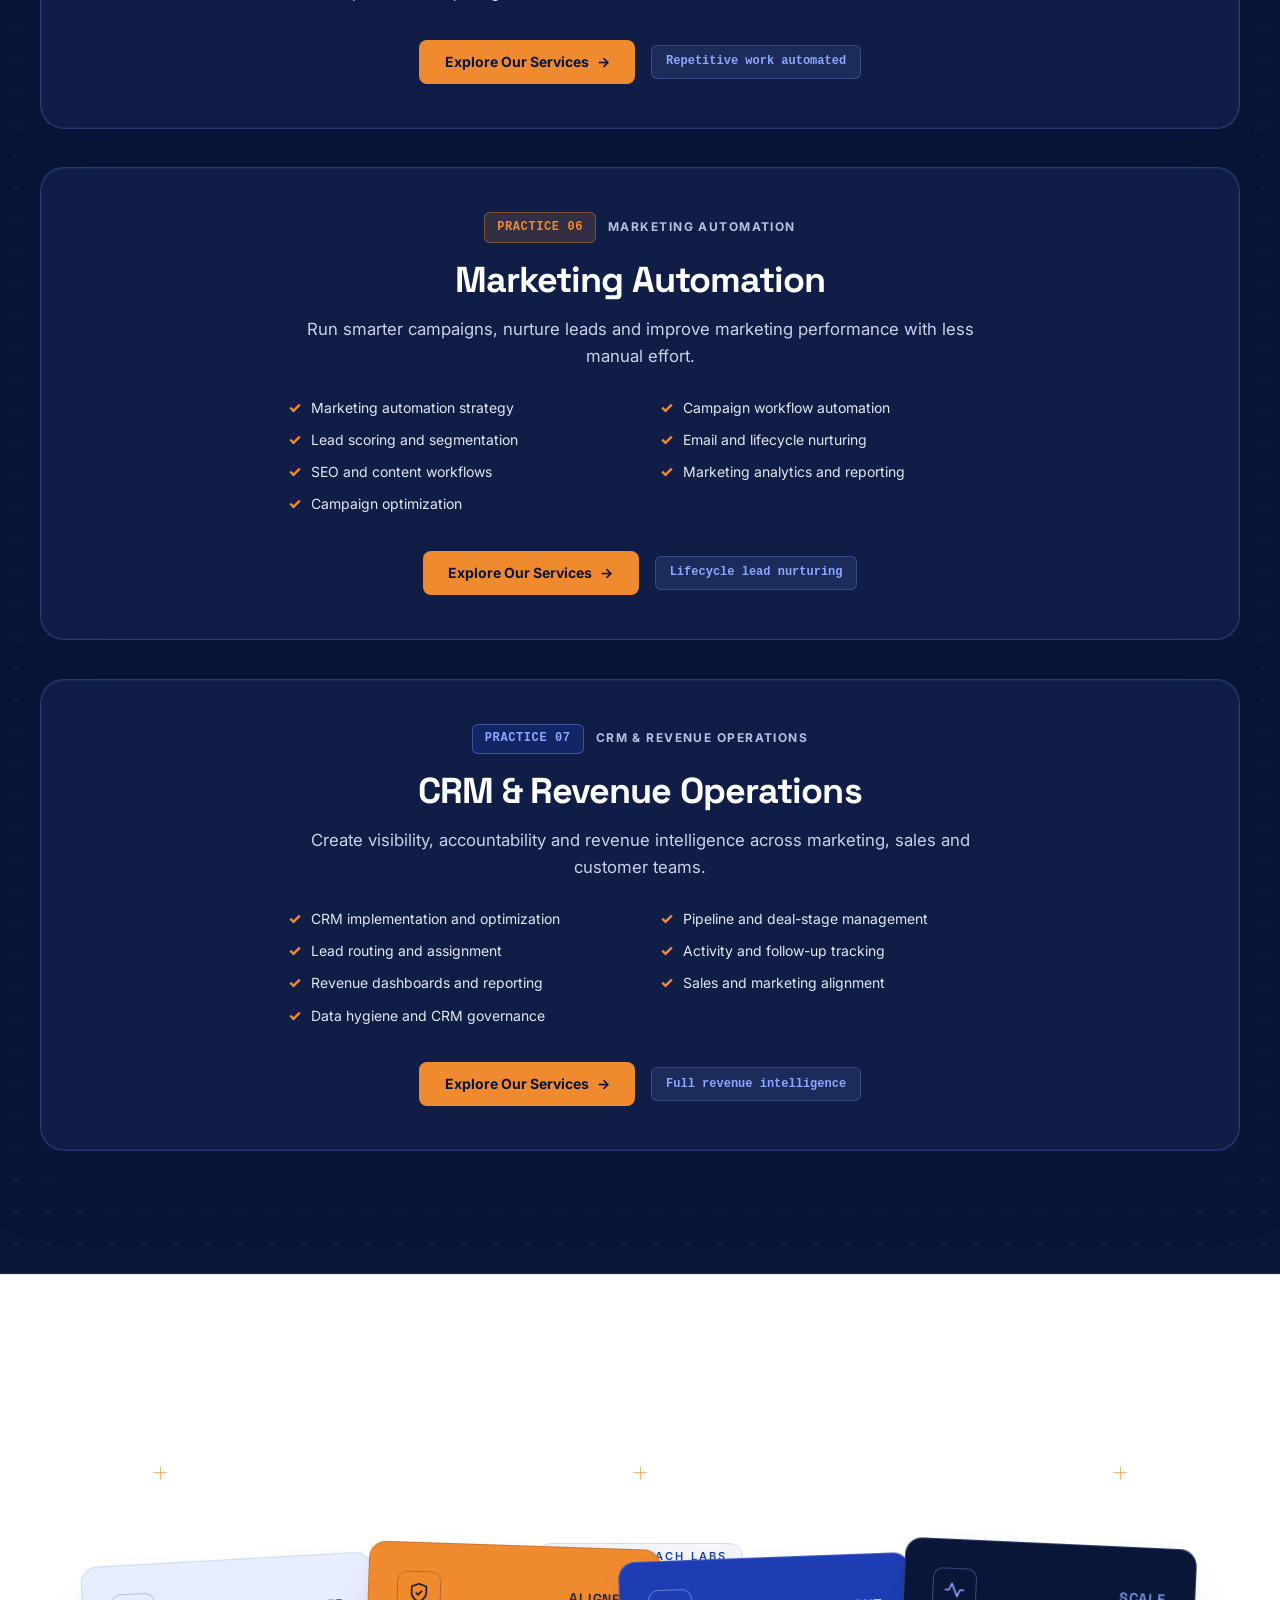
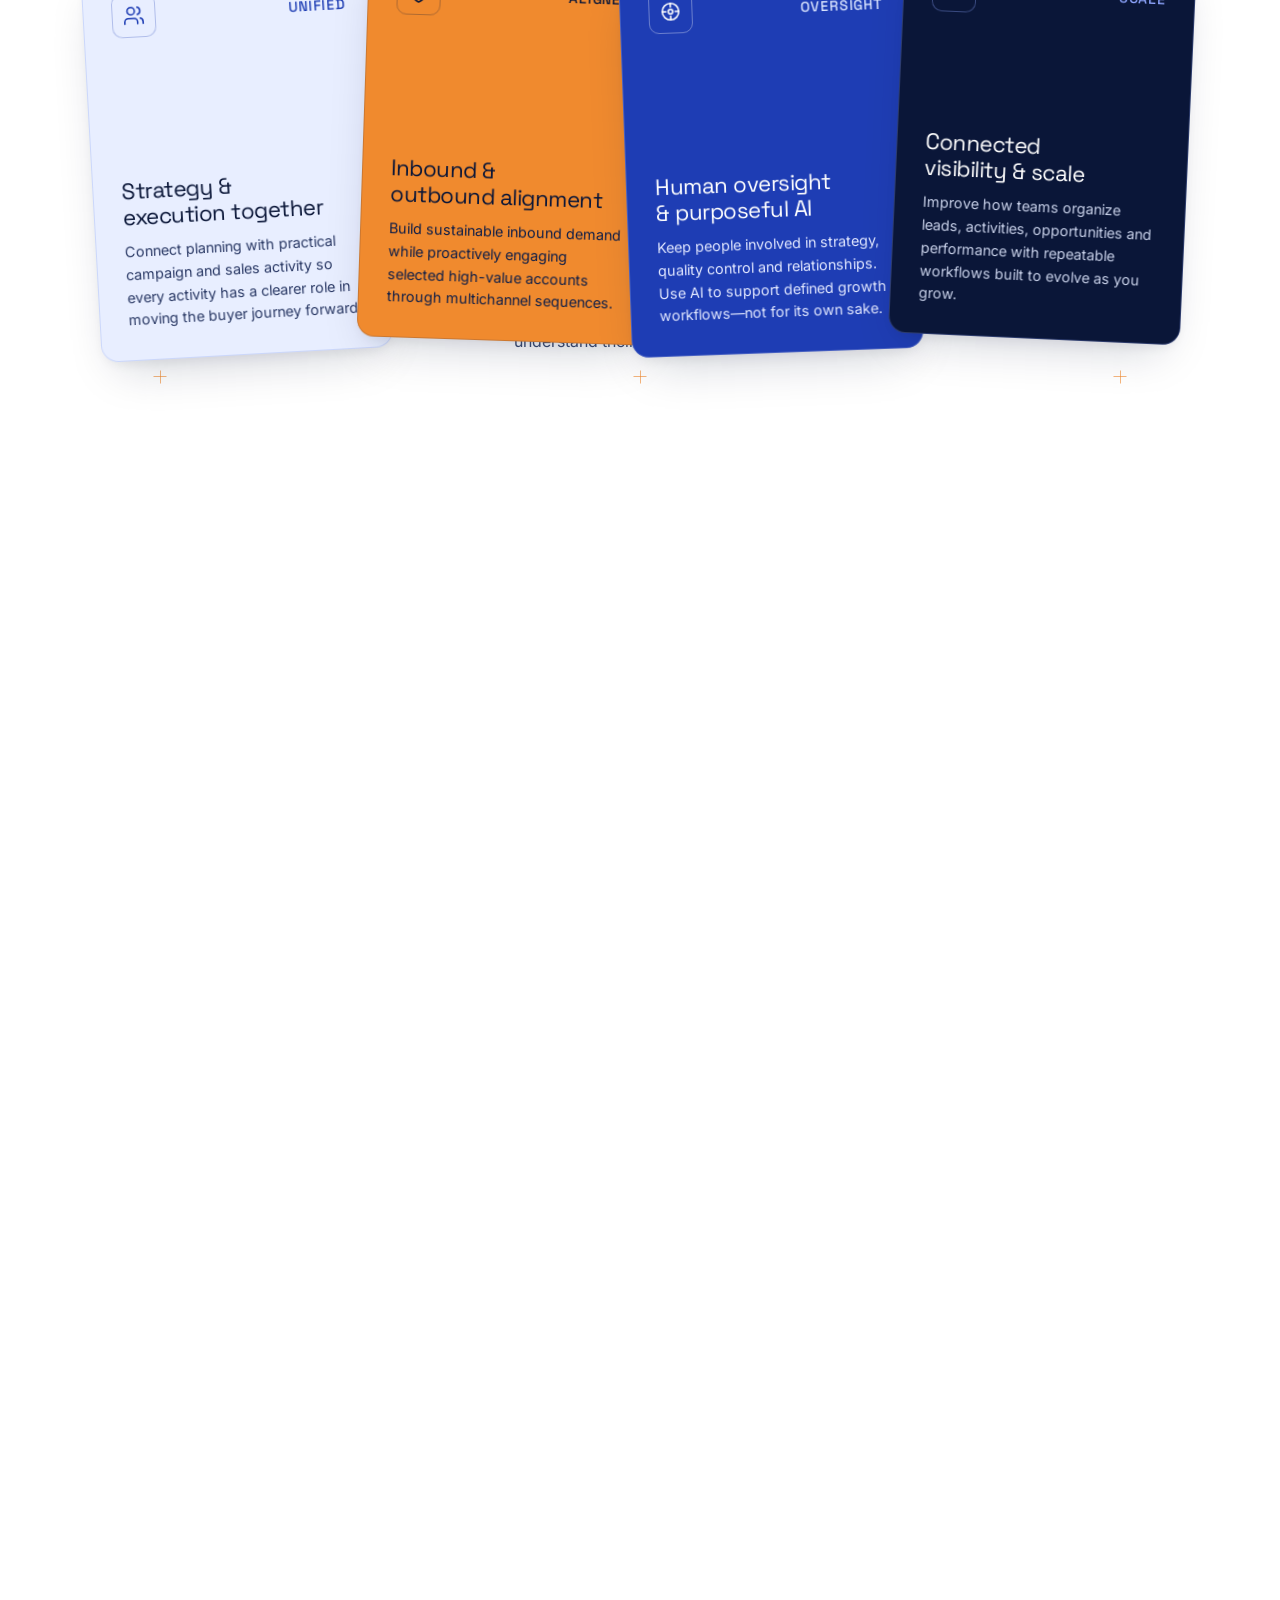
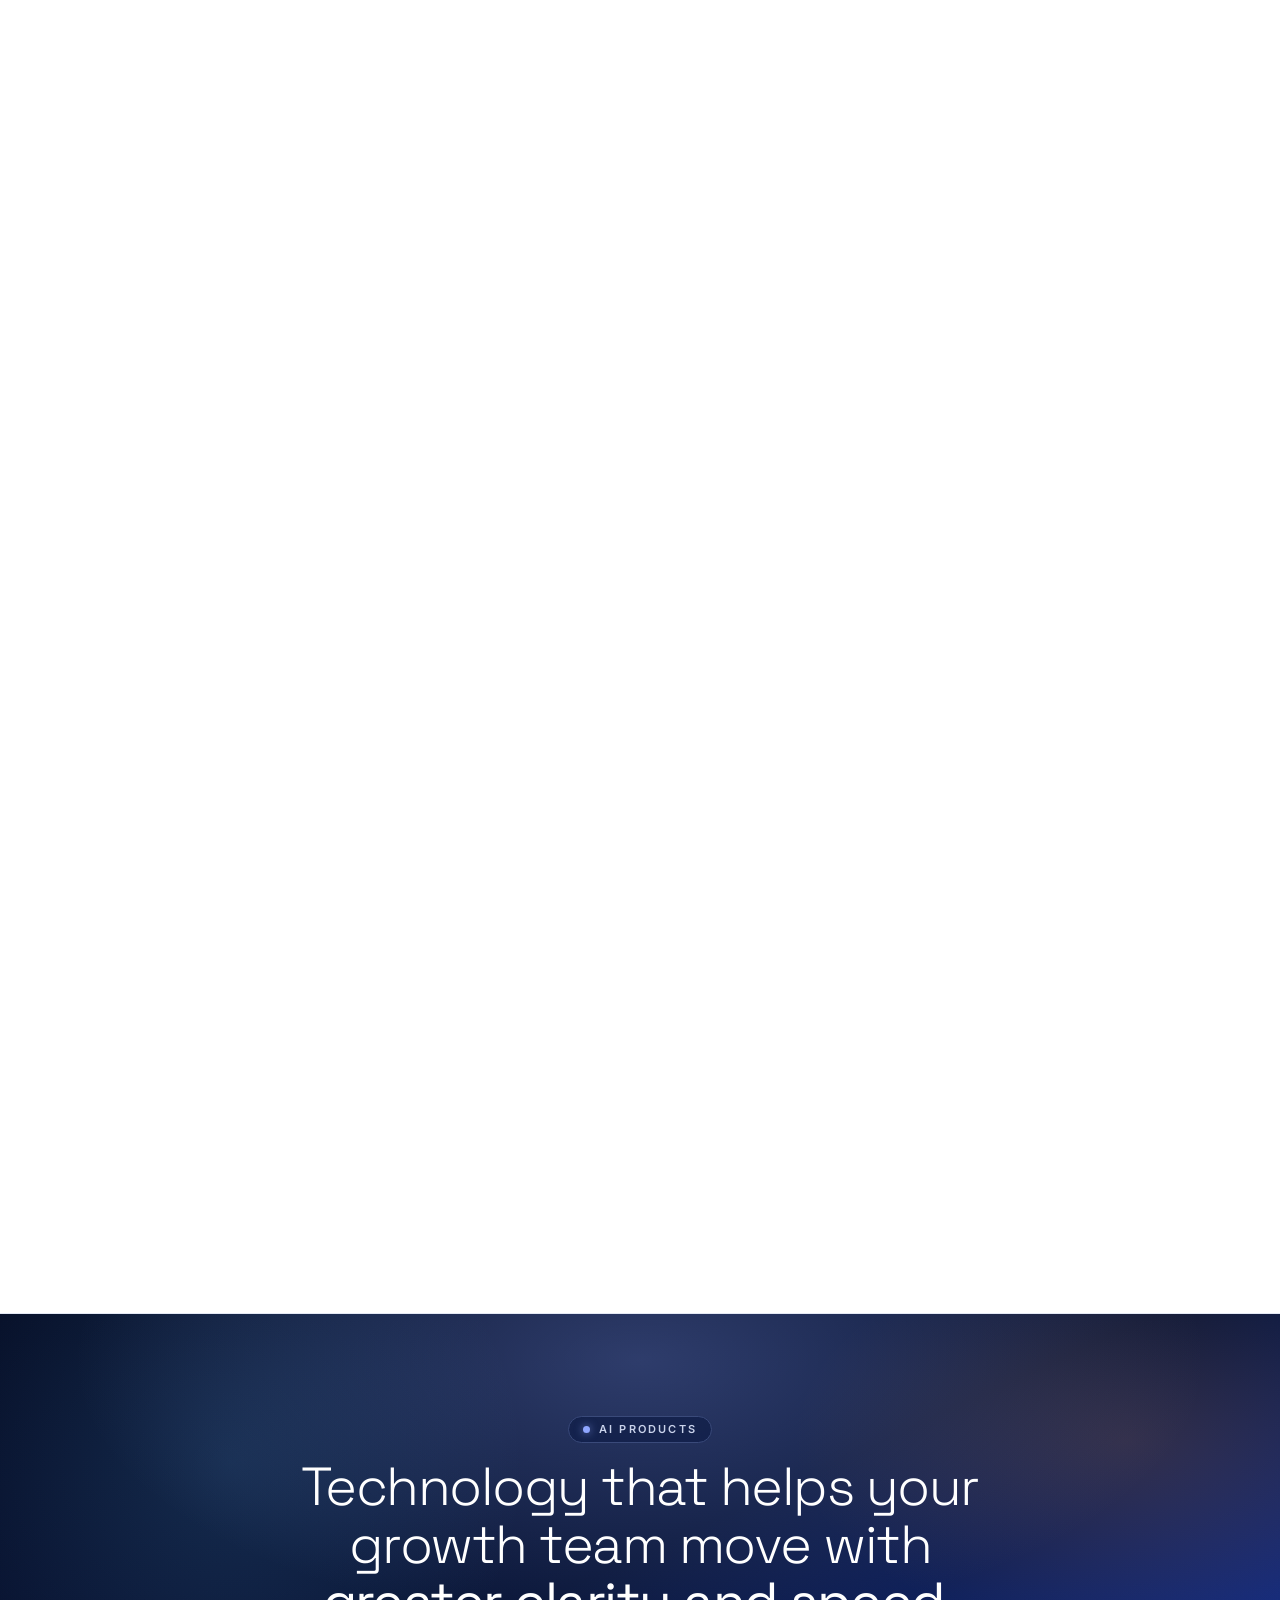
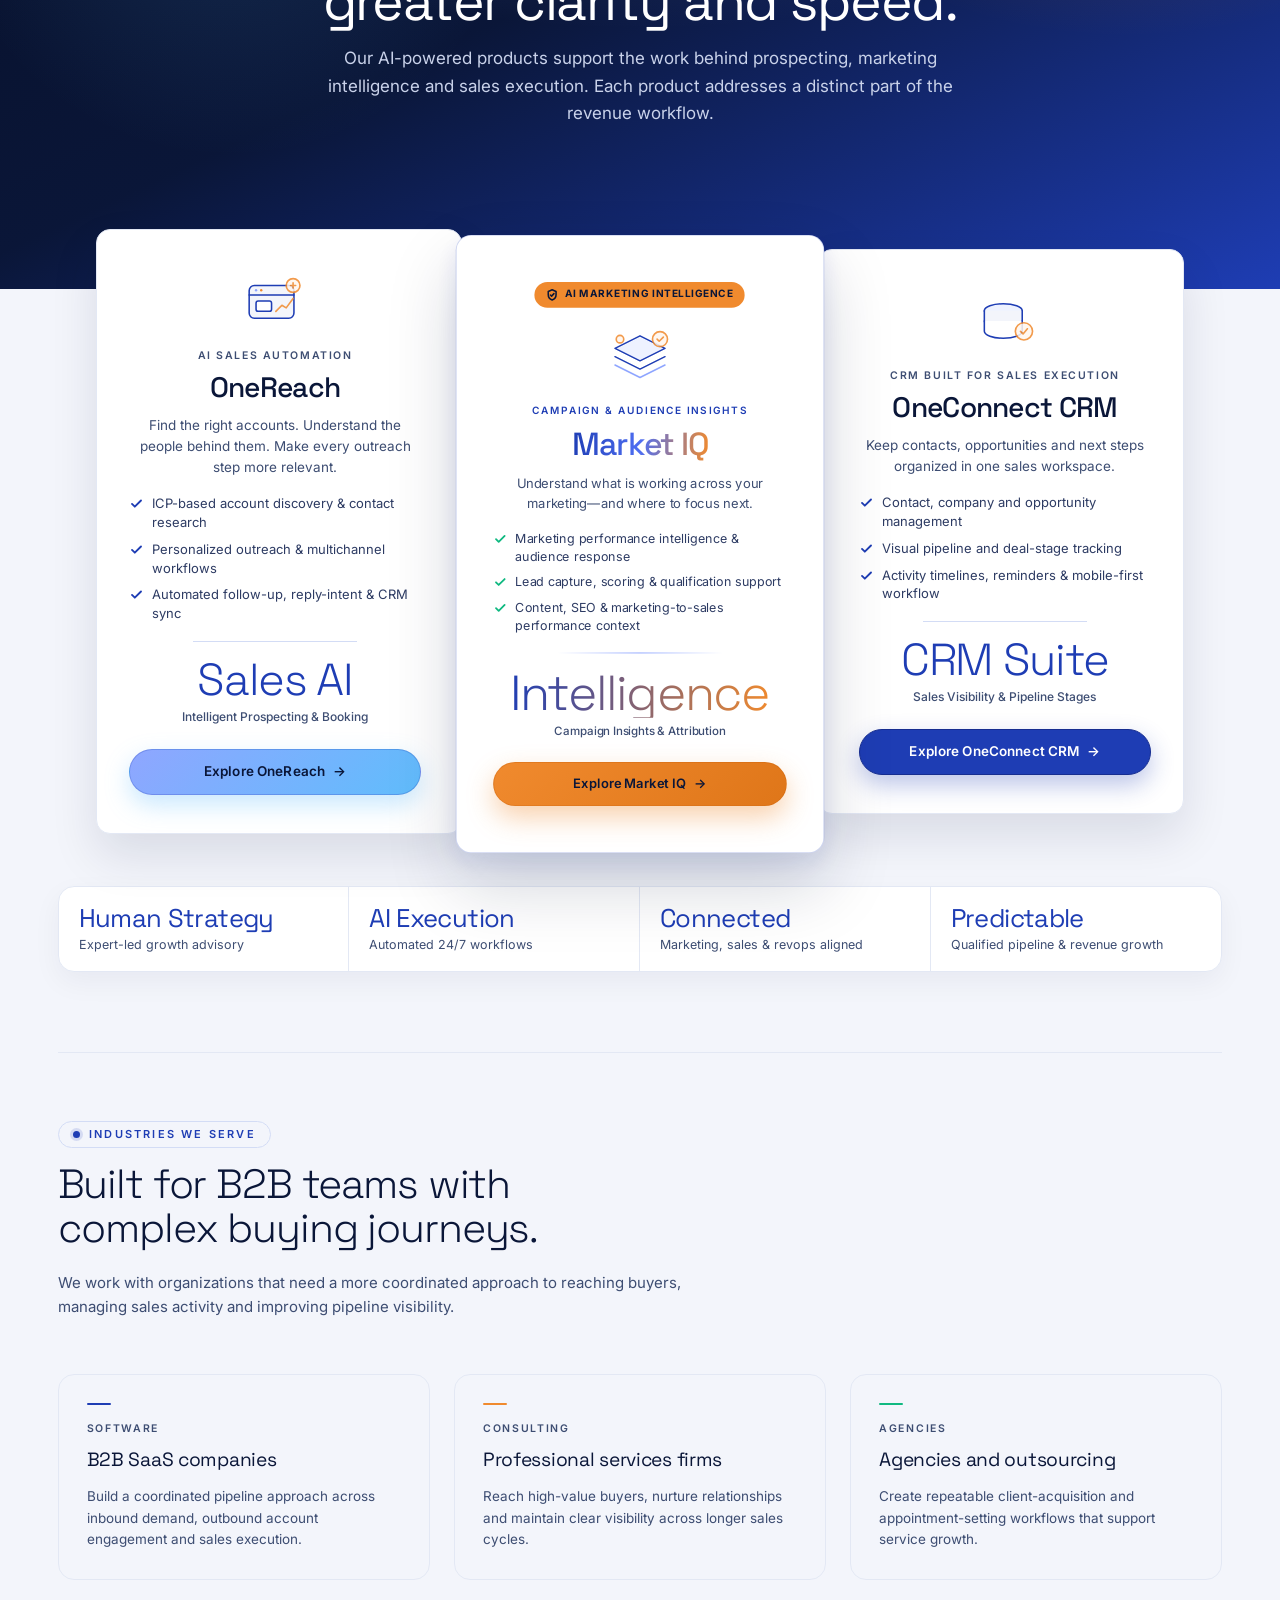
==== commit 561f2a49: "feat(content): update repeated sections with unique context-specific copy while preserving design" ====
--- a/index.html
+++ b/index.html
@@ -373,7 +373,7 @@
                 </a>
               </div>
               <p class="hero-trust-line">
-                Human Strategy. AI-Powered Execution. Measurable Growth.
+                Strategic Direction &bull; Scalable AI Infrastructure &bull; Measurable ROI
               </p>
             </div>
           </div>
@@ -1465,24 +1465,24 @@
       <div class="serve-section__grid">
         <!-- Top Centered Section Header -->
         <header class="serve-header">
-          <p class="serve-eyebrow">SERVICES OVERVIEW</p>
-          <h2 id="serve-heading" class="serve-title">The strategy and execution to move every opportunity forward.</h2>
+          <p class="serve-eyebrow">INTEGRATED GROWTH ECOSYSTEM</p>
+          <h2 id="serve-heading" class="serve-title">A connected architecture where data, intelligence, and execution align.</h2>
           <p class="serve-desc">
-            From attracting high-intent buyers to improving sales follow-up and pipeline visibility, our services help connect the work that drives B2B growth.
+            Explore how live buyer signals, omnichannel engagement, and automated revenue workflows synchronize seamlessly across your pipeline.
           </p>
         </header>
 
         <!-- Left Color-Coded Capability Legend -->
         <div class="serve-legend">
           <ul class="industry-list" id="industry-list" aria-label="OneReach Labs growth services">
-            <li><button type="button" class="industry-item" data-industry="intel" aria-pressed="false"><span class="dot" style="--dot-color:#f59e0b"></span>INBOUND MARKETING</button></li>
-            <li><button type="button" class="industry-item" data-industry="discovery" aria-pressed="false"><span class="dot" style="--dot-color:#34d399"></span>OUTBOUND LEAD GEN</button></li>
-            <li><button type="button" class="industry-item" data-industry="signals" aria-pressed="false"><span class="dot" style="--dot-color:#60a5fa"></span>DEMAND GENERATION</button></li>
-            <li><button type="button" class="industry-item" data-industry="enrichment" aria-pressed="false"><span class="dot" style="--dot-color:#fb7185"></span>APPOINTMENT SETTING</button></li>
-            <li><button type="button" class="industry-item" data-industry="drafter" aria-pressed="false"><span class="dot" style="--dot-color:#facc15"></span>SALES AUTOMATION</button></li>
-            <li><button type="button" class="industry-item" data-industry="sequences" aria-pressed="false"><span class="dot" style="--dot-color:#e879f9"></span>MARKETING AUTOMATION</button></li>
-            <li><button type="button" class="industry-item" data-industry="followup" aria-pressed="false"><span class="dot" style="--dot-color:#22d3ee"></span>CRM &amp; REVENUE OPS</button></li>
-            <li><button type="button" class="industry-item" data-industry="pipeline" aria-pressed="false"><span class="dot" style="--dot-color:#f3f4f6"></span>EXPLORE OUR SERVICES</button></li>
+            <li><button type="button" class="industry-item" data-industry="intel" aria-pressed="false"><span class="dot" style="--dot-color:#f59e0b"></span>MARKET INTELLIGENCE</button></li>
+            <li><button type="button" class="industry-item" data-industry="discovery" aria-pressed="false"><span class="dot" style="--dot-color:#34d399"></span>ACCOUNT DISCOVERY</button></li>
+            <li><button type="button" class="industry-item" data-industry="signals" aria-pressed="false"><span class="dot" style="--dot-color:#60a5fa"></span>INTENT SIGNALS</button></li>
+            <li><button type="button" class="industry-item" data-industry="enrichment" aria-pressed="false"><span class="dot" style="--dot-color:#fb7185"></span>DATA ENRICHMENT</button></li>
+            <li><button type="button" class="industry-item" data-industry="drafter" aria-pressed="false"><span class="dot" style="--dot-color:#facc15"></span>DYNAMIC DRAFTING</button></li>
+            <li><button type="button" class="industry-item" data-industry="sequences" aria-pressed="false"><span class="dot" style="--dot-color:#e879f9"></span>OMNICHANNEL SEQUENCING</button></li>
+            <li><button type="button" class="industry-item" data-industry="followup" aria-pressed="false"><span class="dot" style="--dot-color:#22d3ee"></span>AUTONOMOUS FOLLOW-UP</button></li>
+            <li><button type="button" class="industry-item" data-industry="pipeline" aria-pressed="false"><span class="dot" style="--dot-color:#f3f4f6"></span>PIPELINE VELOCITY</button></li>
           </ul>
         </div>
 
@@ -1497,8 +1497,8 @@
 
       <!-- Bottom Bridge Row -->
       <div class="serve-footer">
-        <div class="serve-footer__left">Human Strategy &bull; AI-Powered Execution &bull; Predictable Revenue Growth</div>
-        <div class="serve-footer__right"><a href="#campaign-form-wrap" style="color: inherit; text-decoration: none;">Explore Our Services &rarr;</a></div>
+        <div class="serve-footer__left">Connected Ecosystem &bull; Continuous Optimization &bull; Scalable Revenue Architecture</div>
+        <div class="serve-footer__right"><a href="#campaign-form-wrap" style="color: inherit; text-decoration: none;">Launch Your Engine &rarr;</a></div>
       </div>
     </section>
 
@@ -1716,7 +1716,7 @@
                   </div>
 
                   <p class="prefer-talk">
-                    Human Strategy &bull; AI-Powered Execution &bull; Predictable Revenue Growth
+                    Confidential Assessment &bull; Zero Obligation &bull; Tailored Growth Roadmap
                   </p>
                 </div>
 
@@ -1729,21 +1729,21 @@
         <!-- LAYER C: FLYING 3D NARRATIVE CARDS -->
         <div class="tunnel-cards" id="tunnel-cards">
           <article class="tunnel-card" data-align="left">
-            <p class="tunnel-card__eyebrow">STRATEGY &amp; EXECUTION TOGETHER</p>
+            <p class="tunnel-card__eyebrow">STAGE 01 &middot; SIGNAL DISCOVERY</p>
             <div class="tunnel-card__rule" aria-hidden="true"></div>
-            <h2 class="tunnel-card__title">Connect planning with practical campaign and sales activity.</h2>
+            <h2 class="tunnel-card__title">Identify high-intent accounts through real-time buyer intelligence.</h2>
           </article>
 
           <article class="tunnel-card" data-align="right">
-            <p class="tunnel-card__eyebrow">INBOUND &amp; OUTBOUND ALIGNMENT</p>
+            <p class="tunnel-card__eyebrow">STAGE 02 &middot; PRECISION ENGAGEMENT</p>
             <div class="tunnel-card__rule" aria-hidden="true"></div>
-            <h2 class="tunnel-card__title">Build demand while proactively engaging selected accounts.</h2>
+            <h2 class="tunnel-card__title">Activate personalized, multi-channel outreach at enterprise scale.</h2>
           </article>
 
           <article class="tunnel-card" data-align="center">
-            <p class="tunnel-card__eyebrow">BUILT TO SCALE</p>
+            <p class="tunnel-card__eyebrow">STAGE 03 &middot; PIPELINE VELOCITY</p>
             <div class="tunnel-card__rule" aria-hidden="true"></div>
-            <h2 class="tunnel-card__title">Establish repeatable workflows that can evolve as your business grows.</h2>
+            <h2 class="tunnel-card__title">Convert qualified prospects into predictable, high-value meetings.</h2>
           </article>
         </div>
 
@@ -1793,10 +1793,10 @@
       <div class="site-footer__hero">
         <span class="site-footer__cross site-footer__cross--tl" aria-hidden="true">+</span>
         <span class="site-footer__cross site-footer__cross--tr" aria-hidden="true">+</span>
-        <h2 class="site-footer__headline">Ready to connect your marketing, sales and growth operations?</h2>
-        <p class="site-footer__sub">Tell us about your market, sales process and growth priorities. We’ll discuss where strategy, execution and AI automation can make the biggest difference.</p>
+        <h2 class="site-footer__headline">Accelerate your revenue engine with confidence.</h2>
+        <p class="site-footer__sub">Partner with growth specialists who align deep strategic insight with scalable execution. Let&rsquo;s engineer your next stage of sustainable pipeline expansion.</p>
         <a href="#campaign-form-wrap" class="header-cta footer-cta" data-jump-portal="true">
-          <span>Book a Strategy Call</span>
+          <span>Schedule a Strategy Session</span>
           <span class="header-cta__arrow" aria-hidden="true">
             <svg viewBox="0 0 16 16" width="12" height="12" fill="none" stroke="currentColor" stroke-width="2" stroke-linecap="round" stroke-linejoin="round">
               <path d="M3.5 8h9M8.5 4l4 4-4 4" />
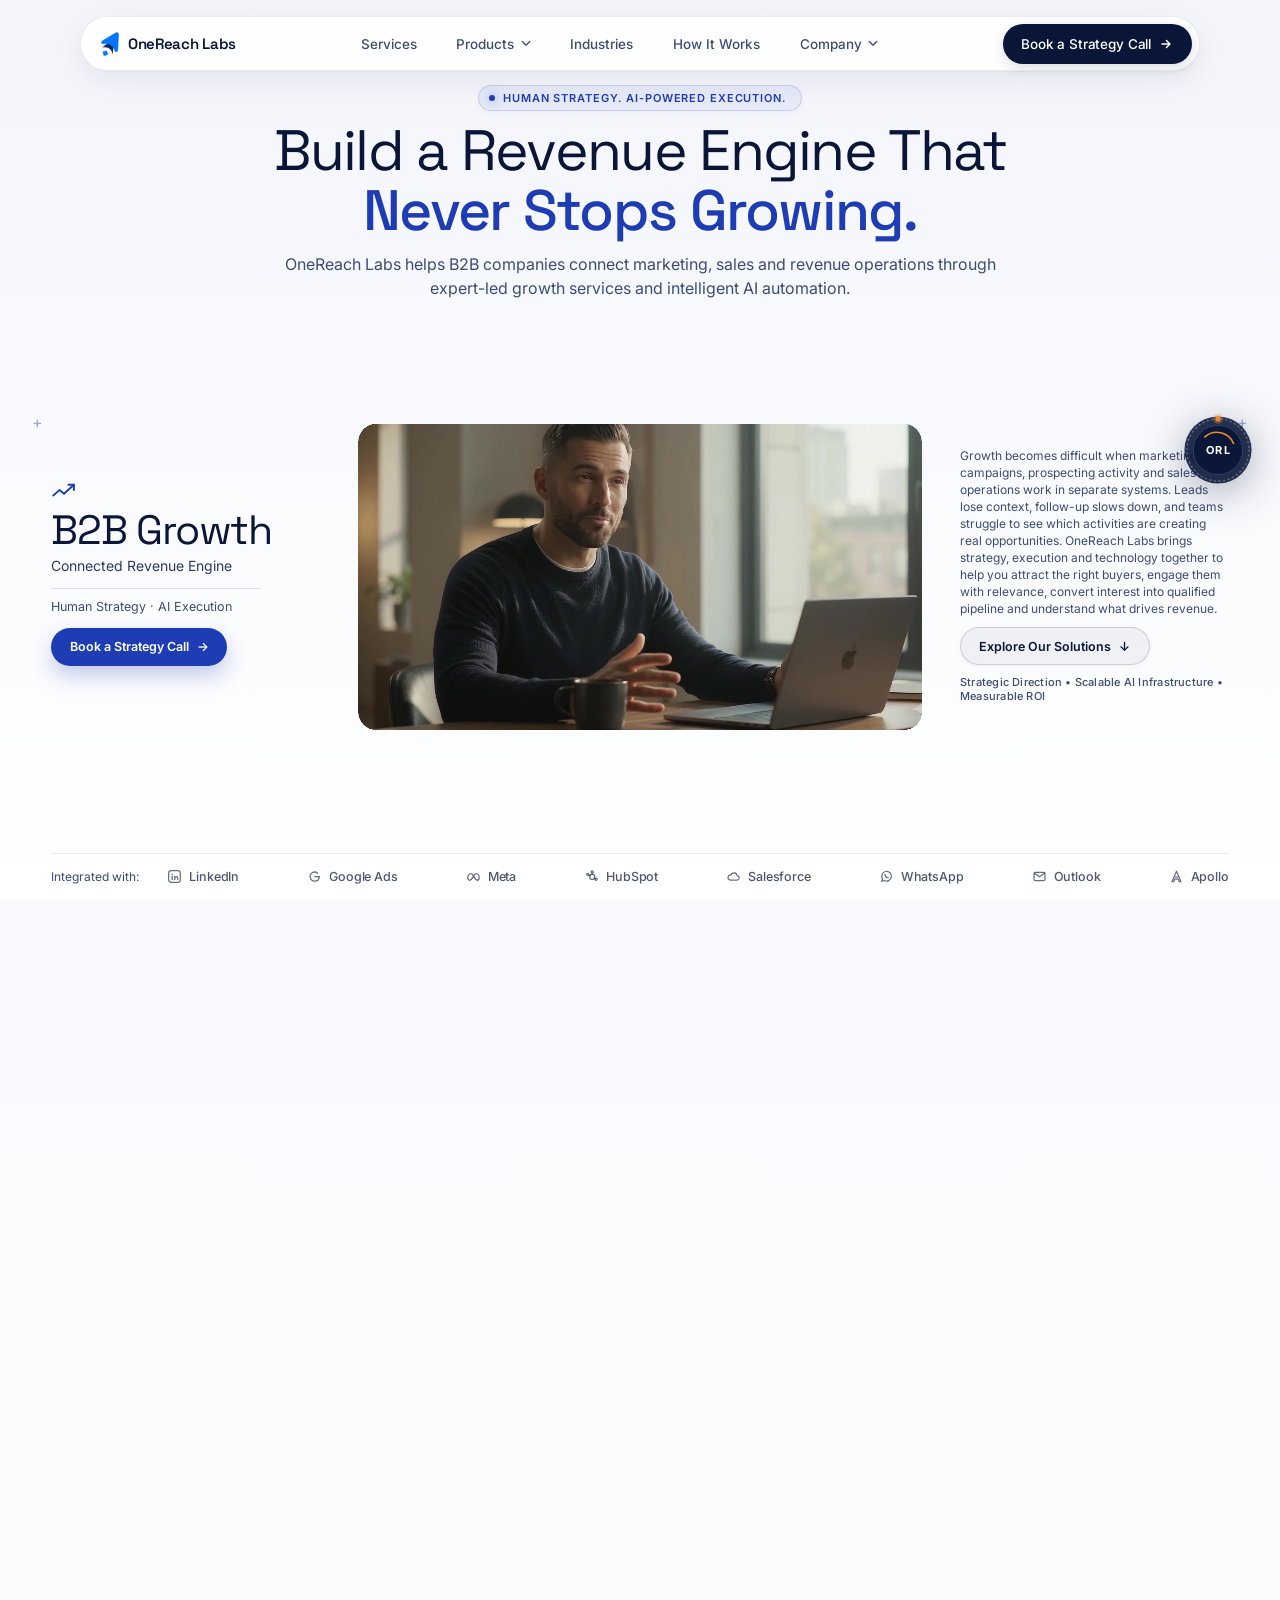
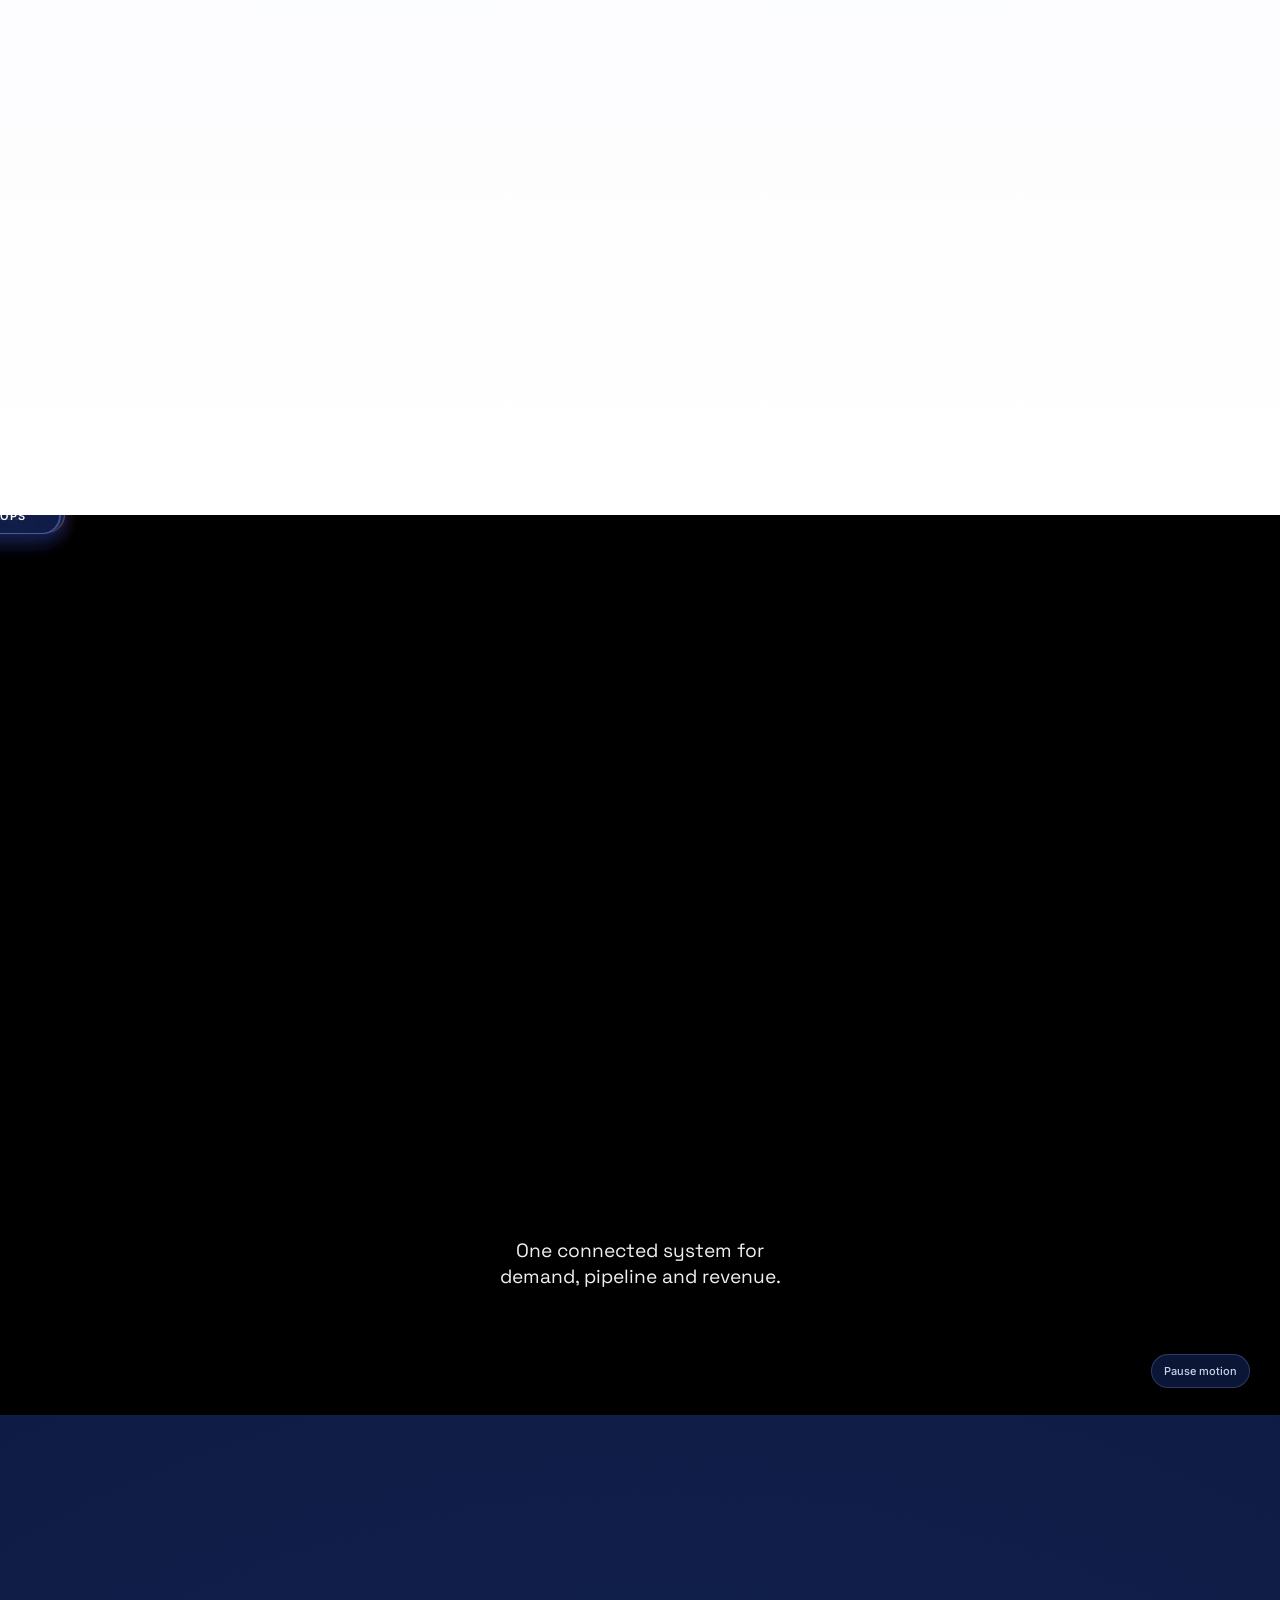
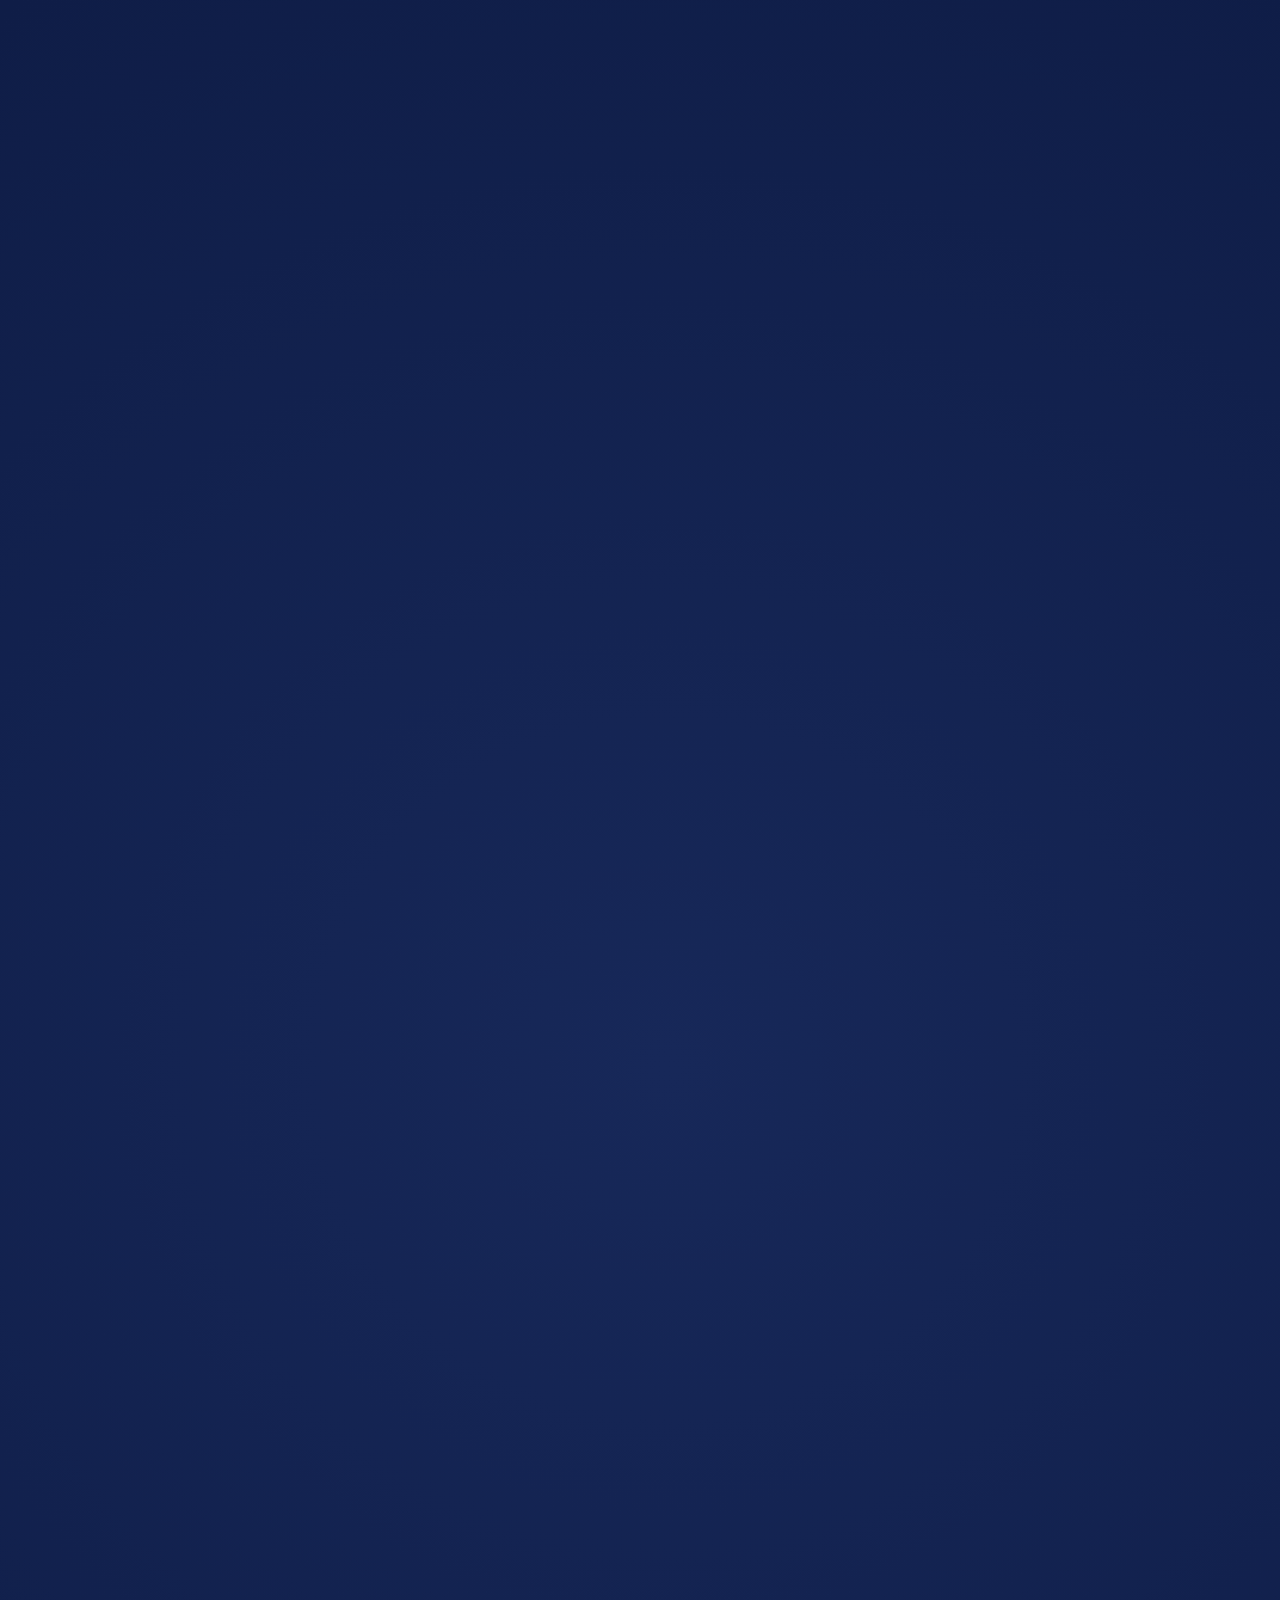
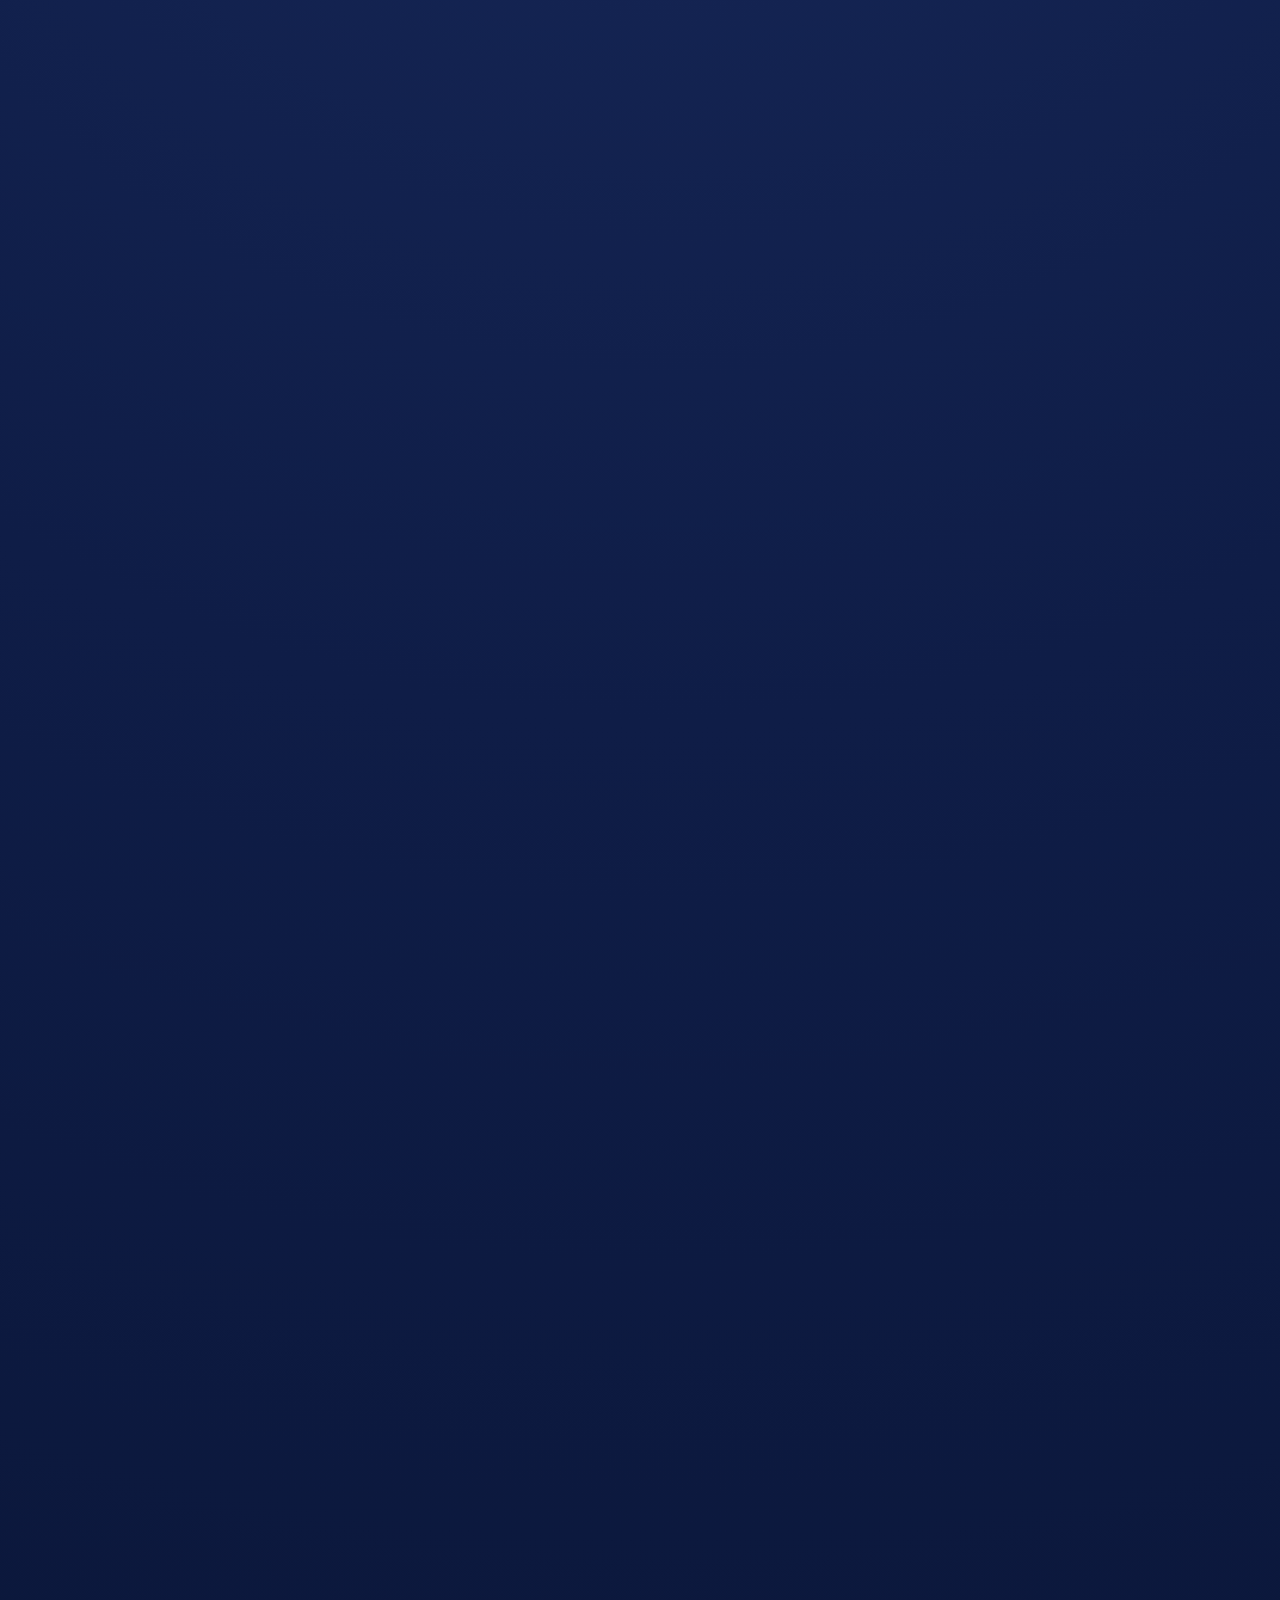
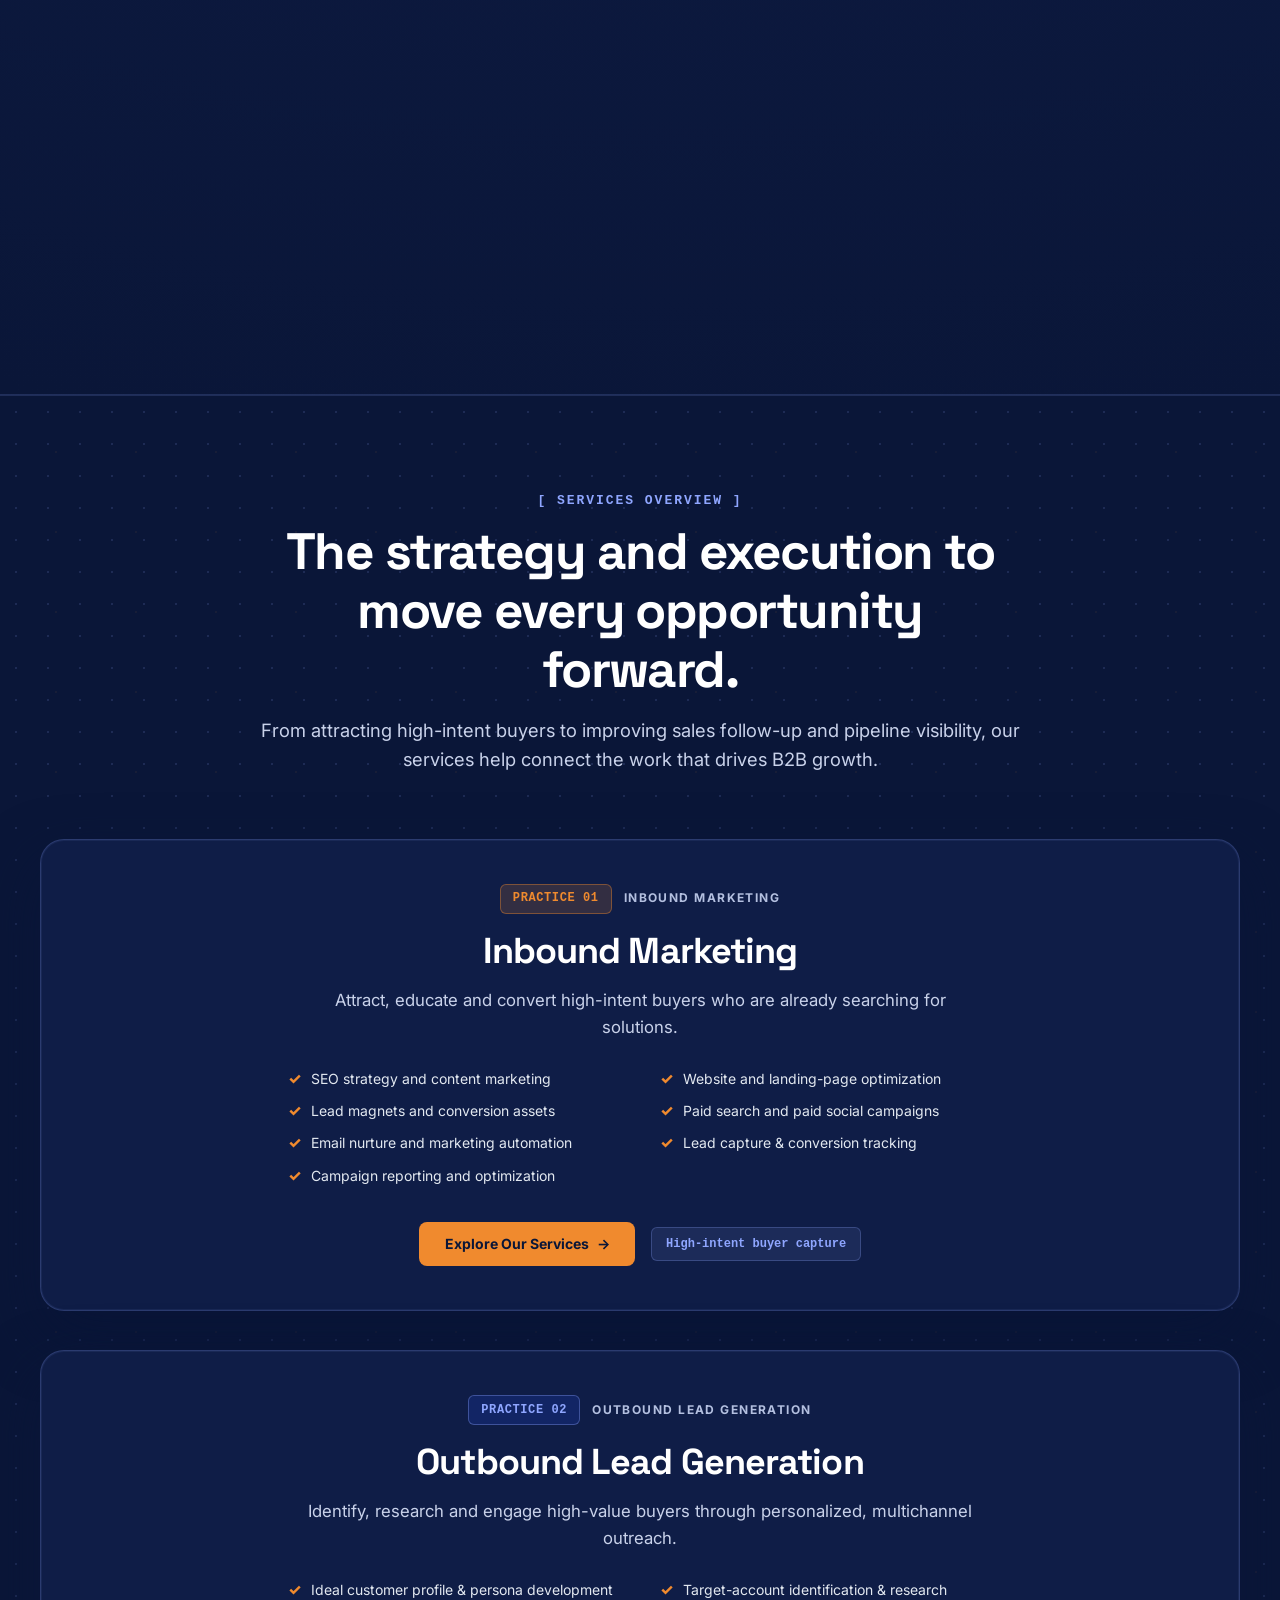
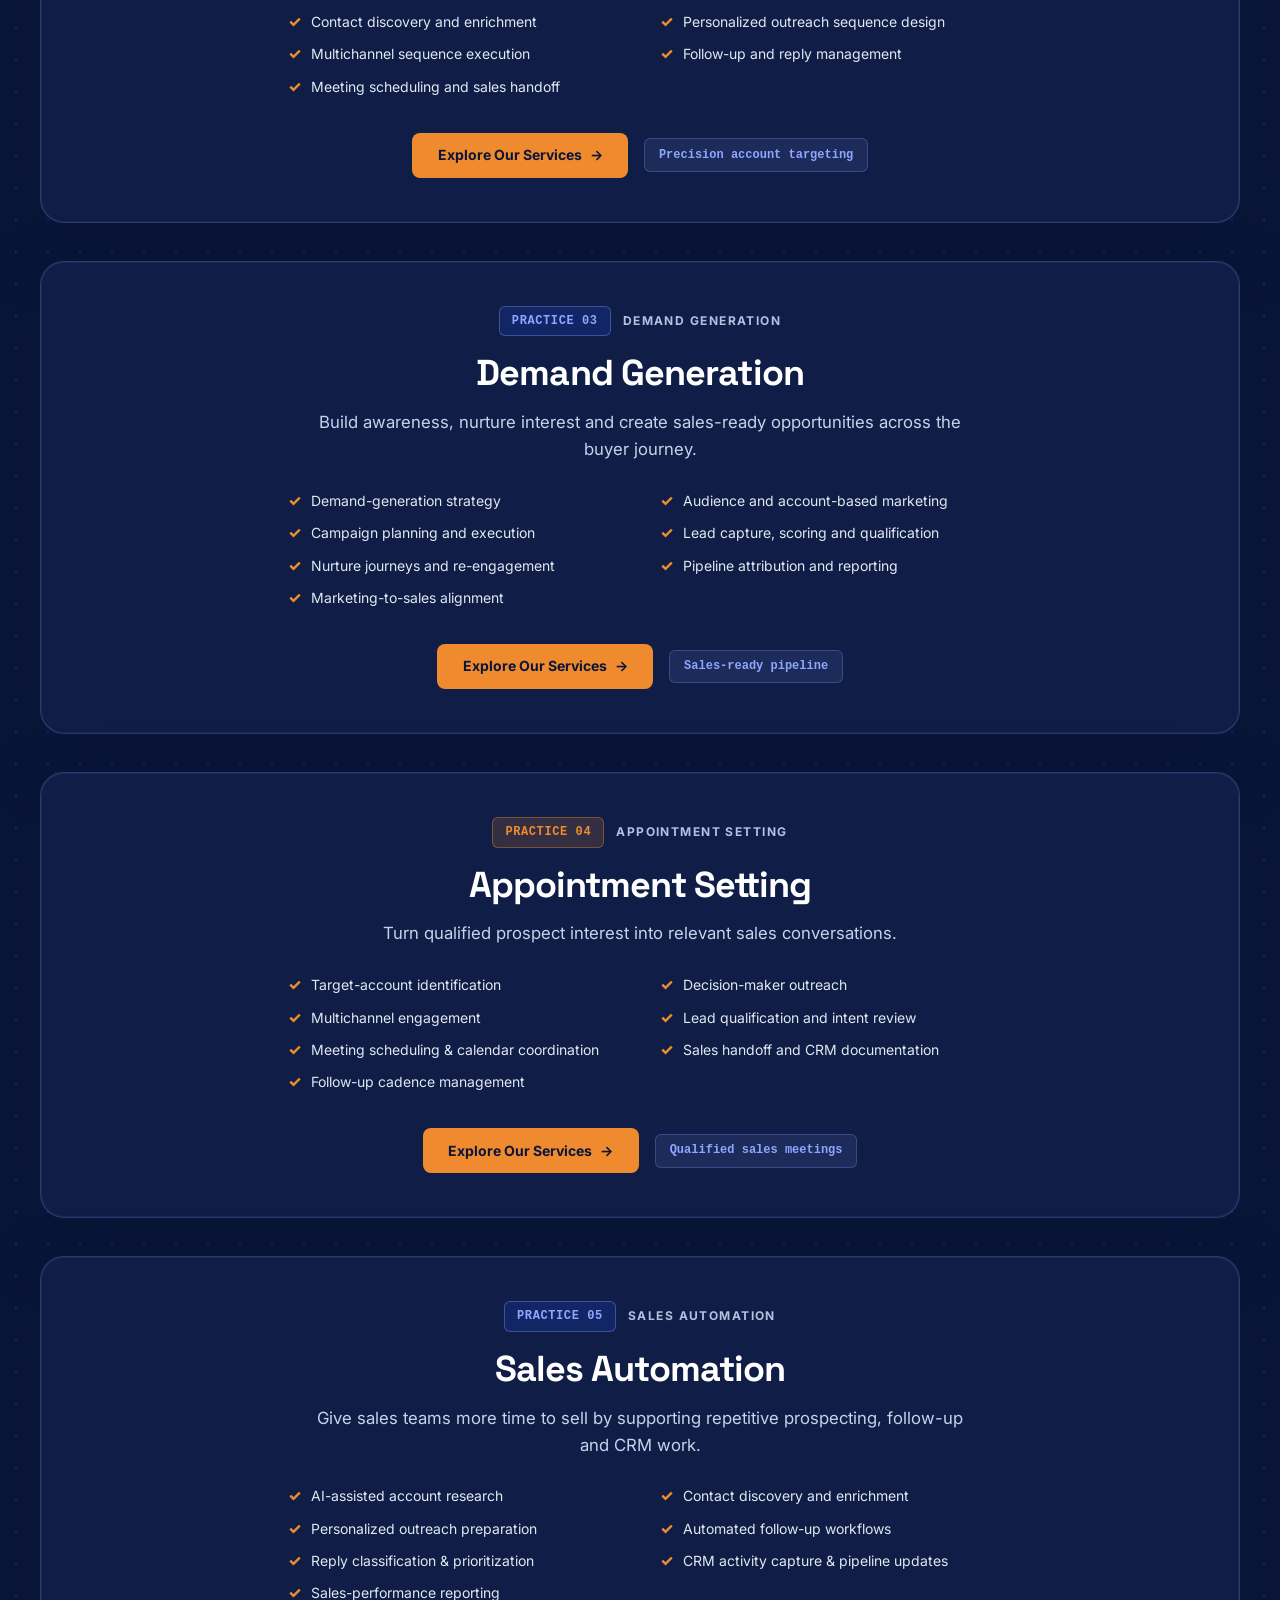
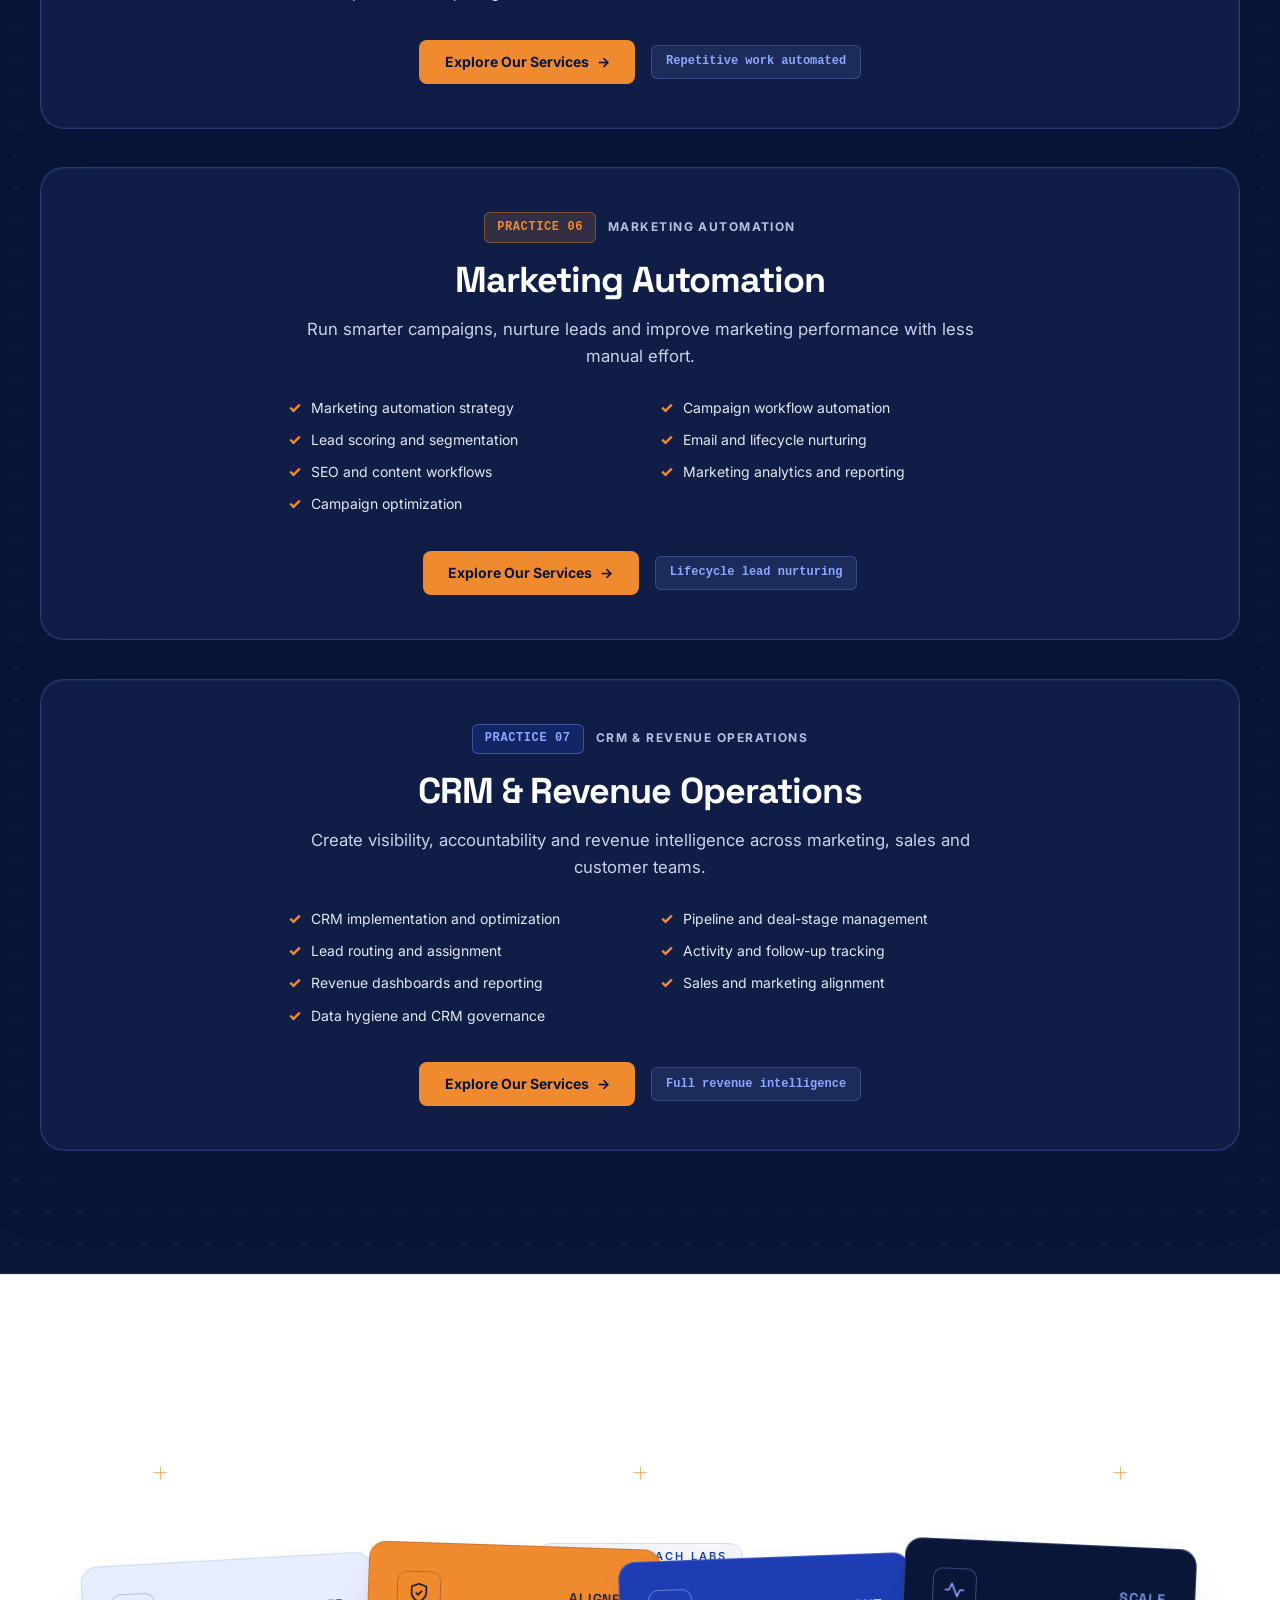
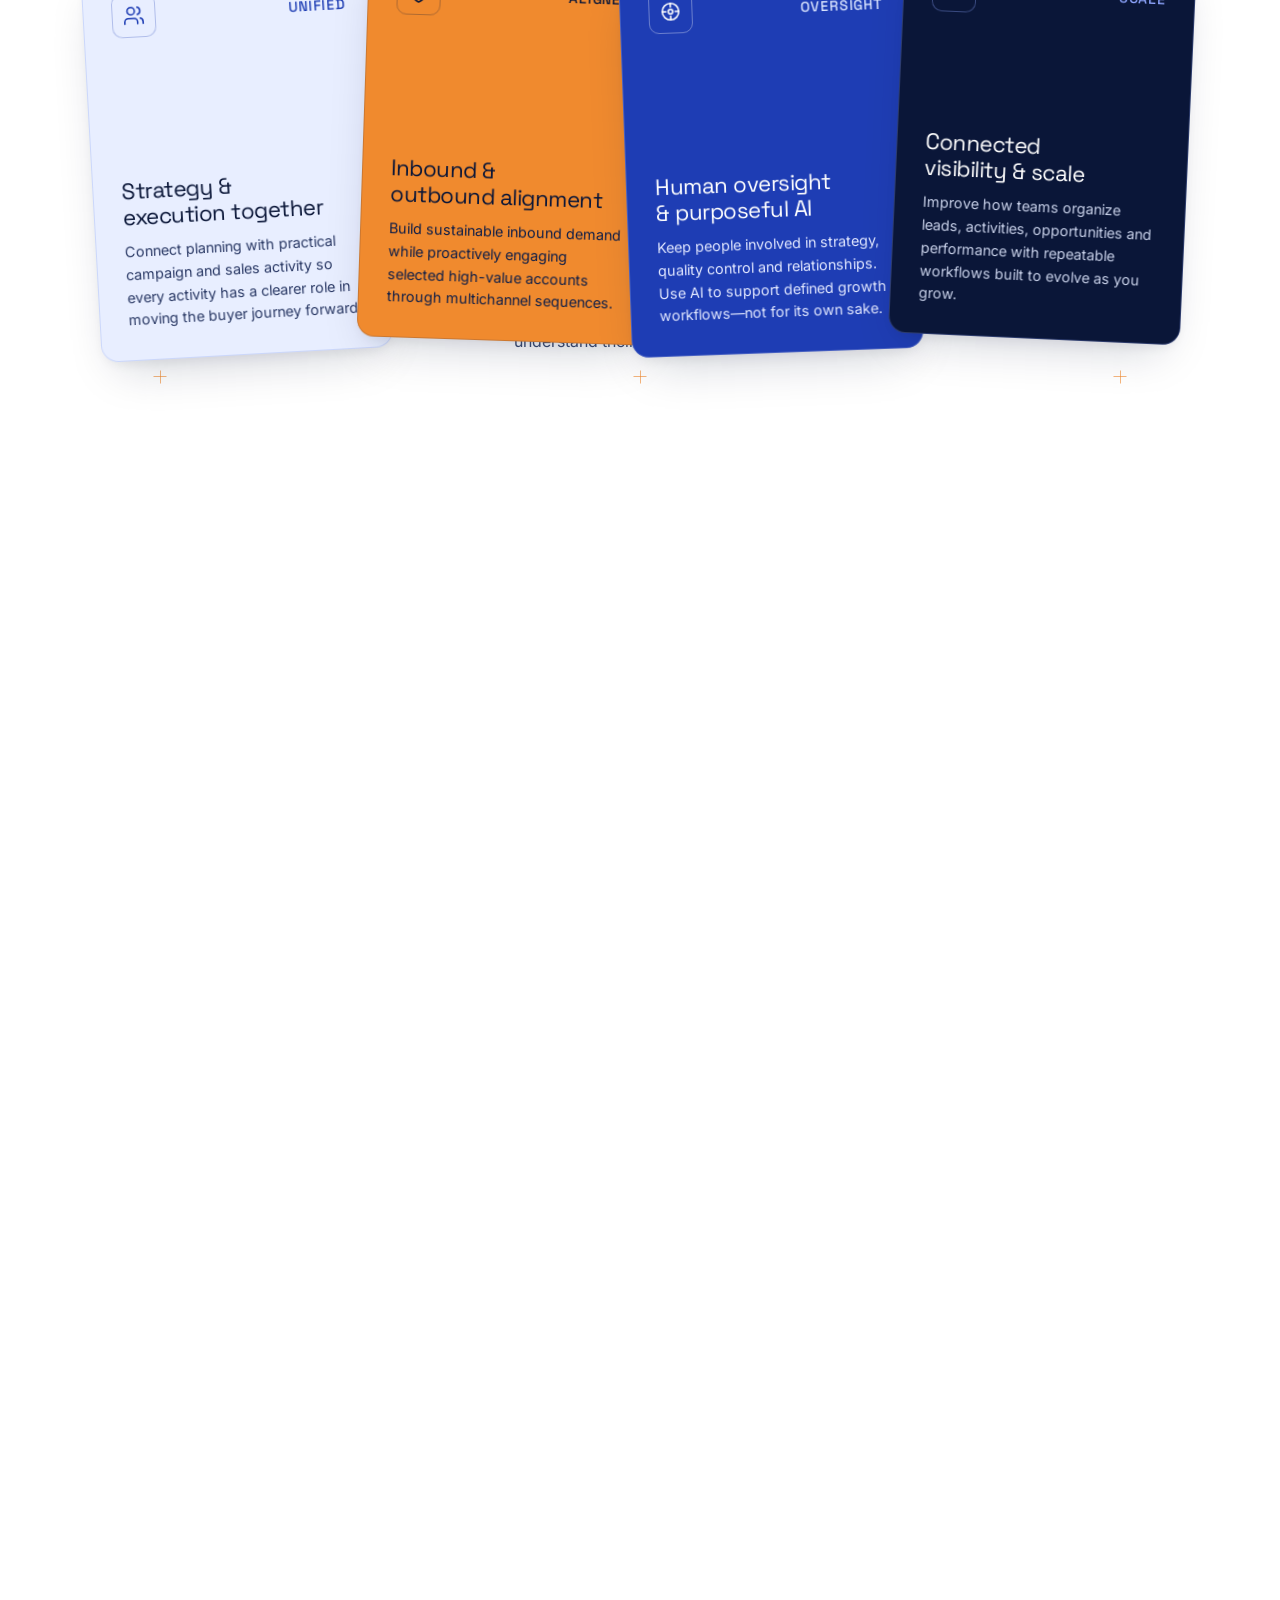
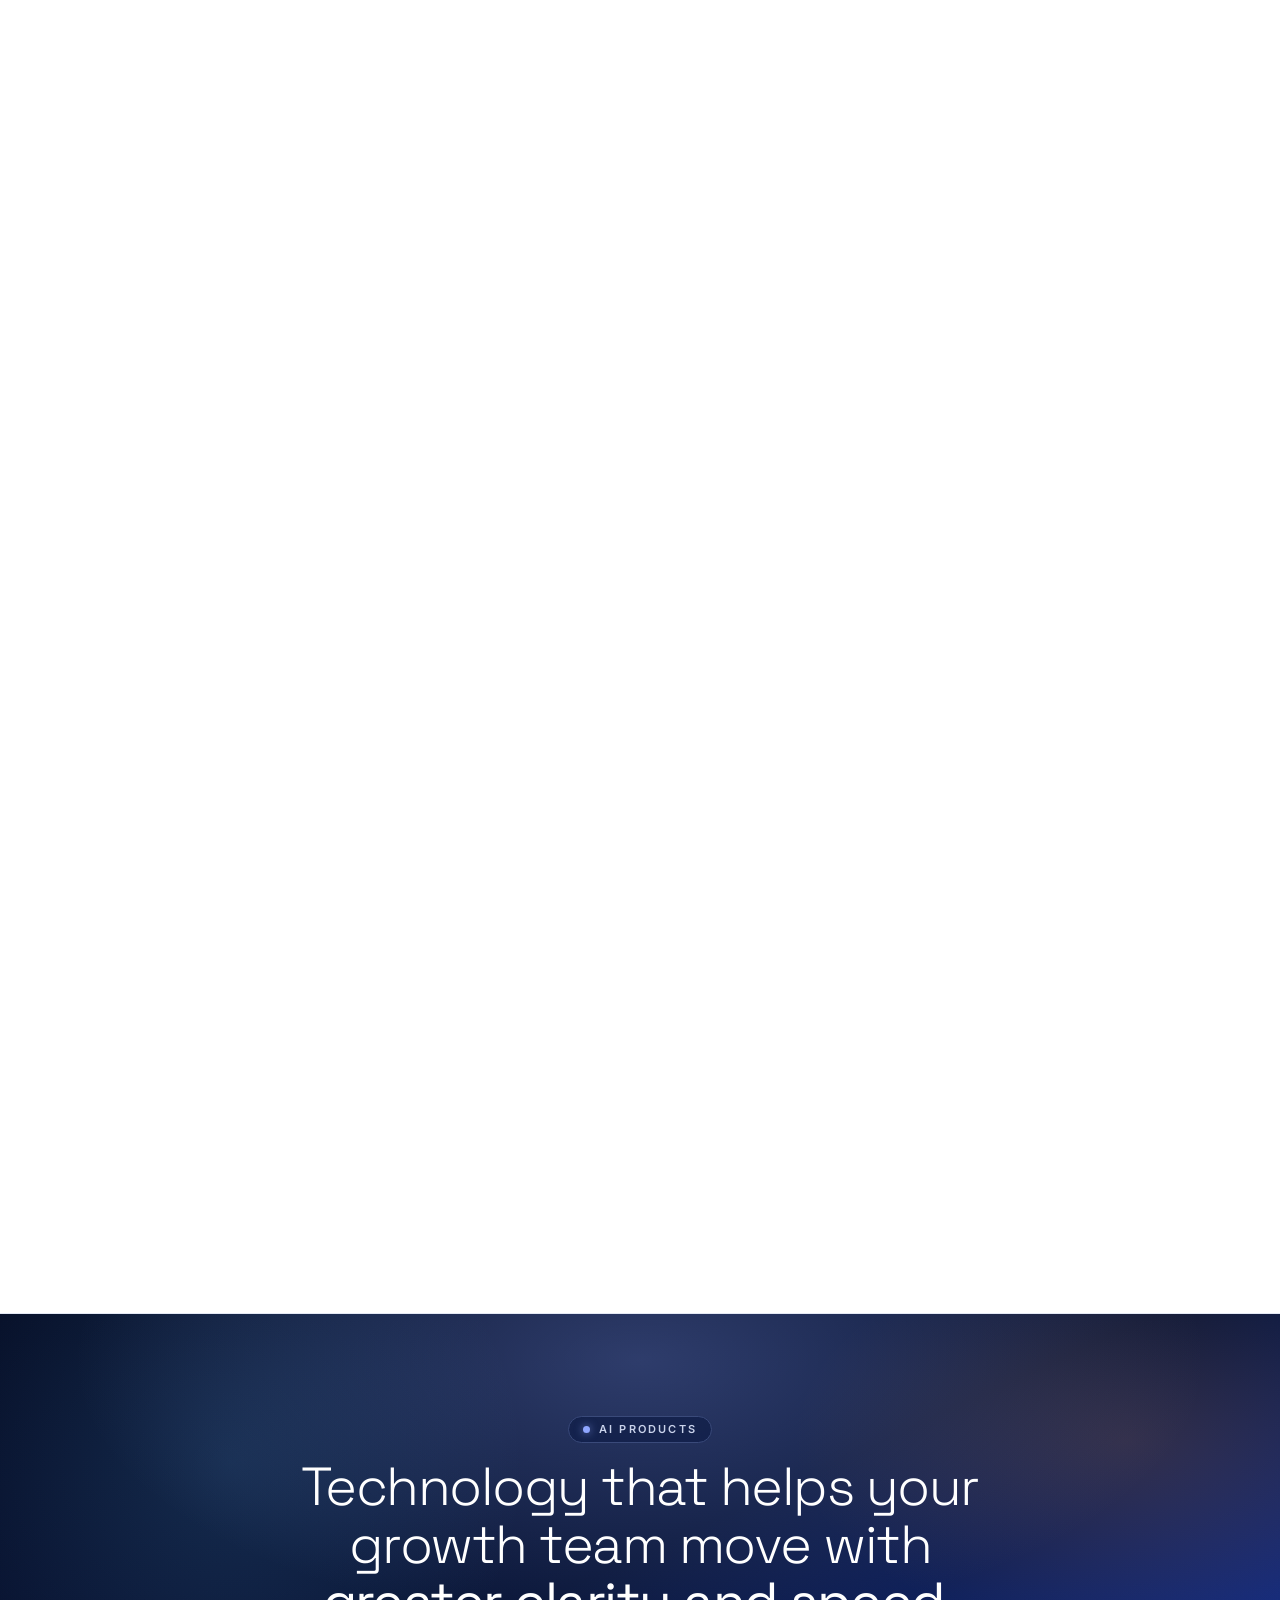
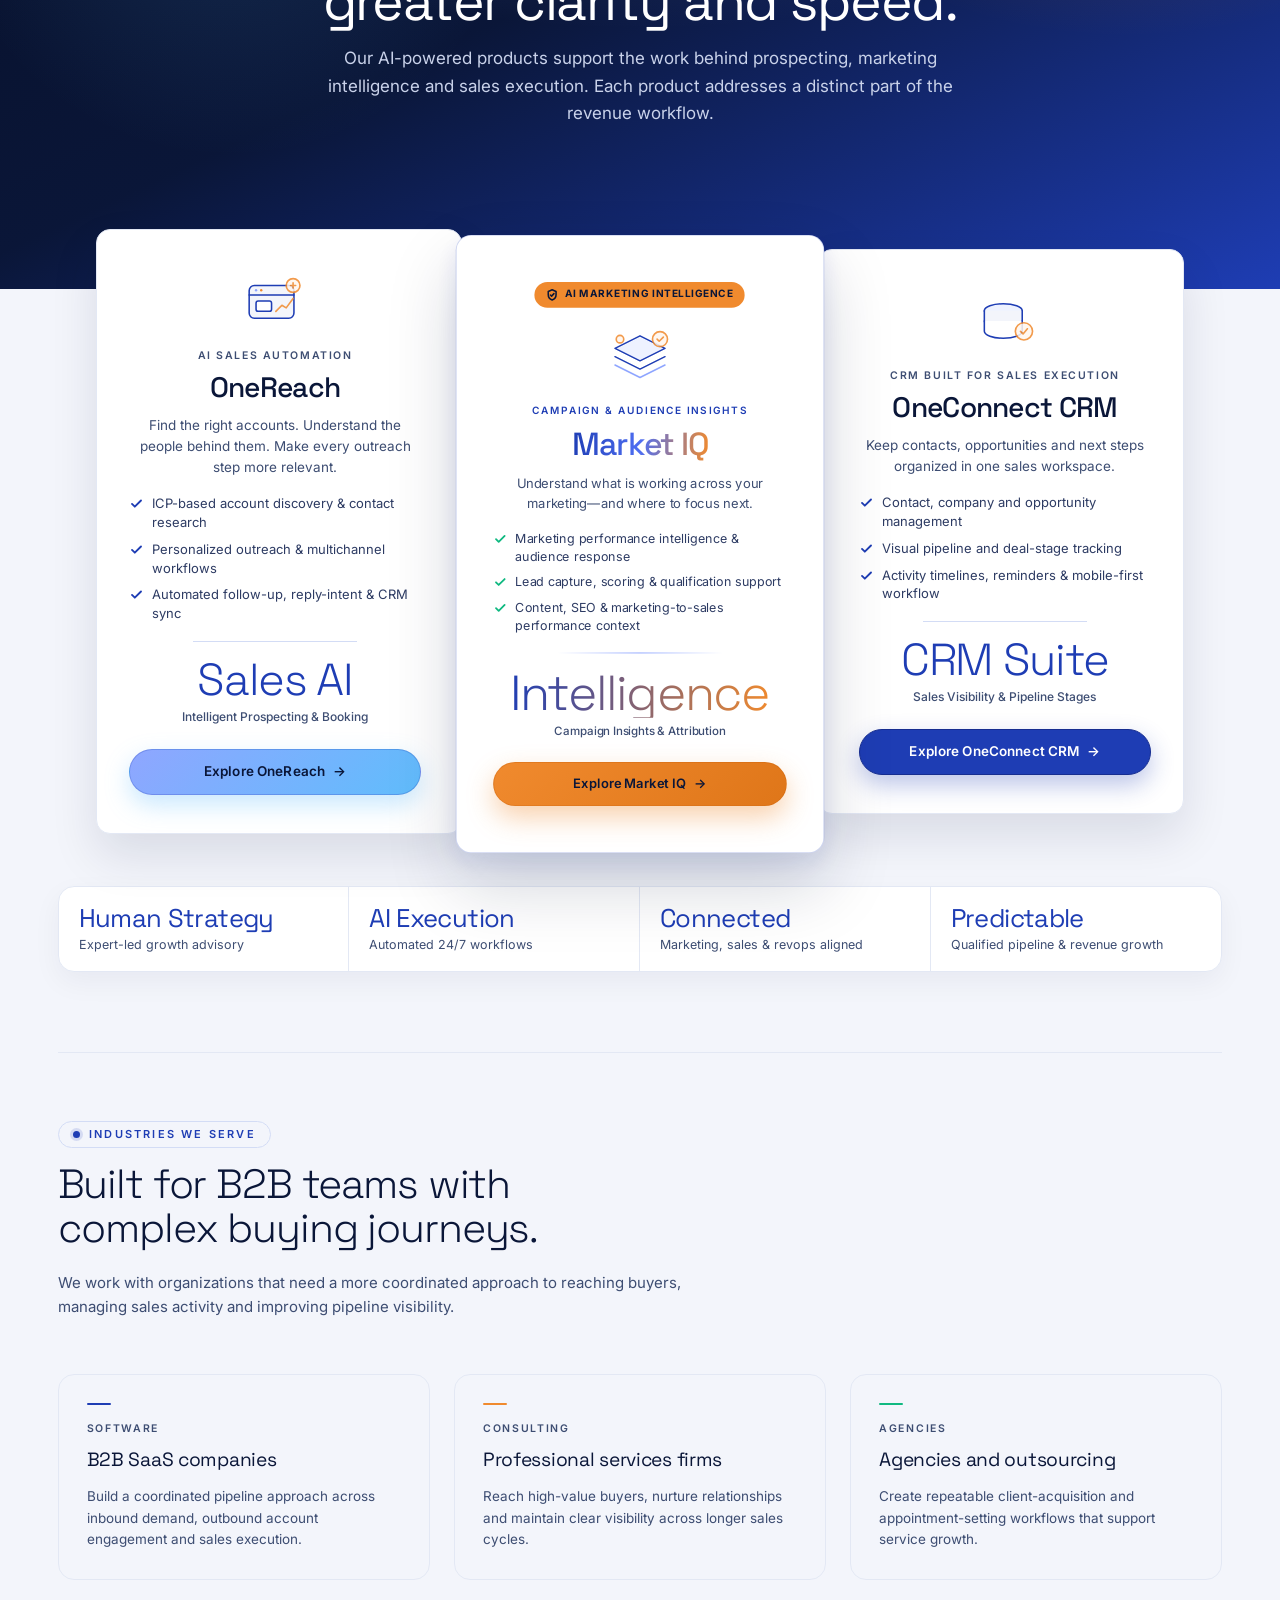
==== commit d4ec90f6: "fix(footer): remove social icons, remove services sub-menu list, and add direct smooth navigation to" ====
--- a/index.html
+++ b/index.html
@@ -1819,48 +1819,25 @@
             >
           </a>
           <p class="site-footer__tagline">Human Strategy. AI-Powered Execution. Predictable Revenue Growth.</p>
-          <div class="site-footer__socials" aria-label="Social and direct channels">
-            <a class="site-footer__social-link" href="https://www.linkedin.com/" target="_blank" rel="noopener noreferrer" aria-label="LinkedIn">
-              <svg viewBox="0 0 24 24" width="16" height="16" fill="currentColor" aria-hidden="true">
-                <path d="M6.94 8.5H3.56V19.5H6.94V8.5ZM5.25 3.5C4.14 3.5 3.25 4.39 3.25 5.5C3.25 6.6 4.14 7.5 5.25 7.5C6.35 7.5 7.25 6.6 7.25 5.5C7.25 4.39 6.35 3.5 5.25 3.5ZM20.44 13.02C20.44 9.88 18.76 8.22 16.16 8.22C14.35 8.22 13.38 9.21 12.92 9.93V8.5H9.56C9.61 9.48 9.56 19.5 9.56 19.5H12.92V13.36C12.92 13.02 12.95 12.69 13.05 12.45C13.32 11.78 13.92 11.09 14.96 11.09C16.31 11.09 17.06 12.11 17.06 13.61V19.5H20.44V13.02Z" />
-              </svg>
-            </a>
-            <a class="site-footer__social-link" href="https://x.com/" target="_blank" rel="noopener noreferrer" aria-label="X">
-              <svg viewBox="0 0 24 24" width="15" height="15" fill="currentColor" aria-hidden="true">
-                <path d="M18.244 2.25h3.308l-7.227 8.26 8.502 11.24H16.17l-5.214-6.817L4.99 21.75H1.68l7.73-8.835L1.254 2.25H8.08l4.713 6.231zm-1.161 17.52h1.833L7.084 4.126H5.117z" />
-              </svg>
-            </a>
-            <a class="site-footer__social-link" href="#campaign-form-wrap" data-jump-portal="true" aria-label="Book a strategy call">
-              <svg viewBox="0 0 24 24" width="16" height="16" fill="none" stroke="currentColor" stroke-width="2" stroke-linecap="round" stroke-linejoin="round" aria-hidden="true">
-                <rect x="3" y="4" width="18" height="17" rx="2" />
-                <path d="M8 2v4M16 2v4M3 10h18" />
-              </svg>
-            </a>
-          </div>
         </div>
 
         <nav class="site-footer__cols" aria-label="Footer">
           <div class="site-footer__col">
-            <h3 class="site-footer__col-title">Services</h3>
+            <h3 class="site-footer__col-title">Navigation</h3>
             <ul class="site-footer__list">
-              <li><a href="#practice-inbound">Inbound Marketing</a></li>
-              <li><a href="#practice-outbound">Outbound Lead Generation</a></li>
-              <li><a href="#practice-demand">Demand Generation</a></li>
-              <li><a href="#practice-appointments">Appointment Setting</a></li>
-              <li><a href="#practice-sales-auto">Sales Automation</a></li>
-              <li><a href="#practice-mktg-auto">Marketing Automation</a></li>
-              <li><a href="#practice-revops">CRM &amp; Revenue Operations</a></li>
+              <li><a href="#services">Services</a></li>
+              <li><a href="#industries">Industries</a></li>
+              <li><a href="#how-it-works">How It Works</a></li>
+              <li><a href="#why-us">Why OneReach Labs</a></li>
             </ul>
           </div>
 
           <div class="site-footer__col">
-            <h3 class="site-footer__col-title">Products &amp; Industries</h3>
+            <h3 class="site-footer__col-title">AI Products</h3>
             <ul class="site-footer__list">
               <li><a href="https://onereach.app/" target="_blank" rel="noopener noreferrer">OneReach AI Sales</a></li>
               <li><a href="https://web.onetrac.ai/" target="_blank" rel="noopener noreferrer">Market IQ Intelligence</a></li>
               <li><a href="https://oneconnect.app/" target="_blank" rel="noopener noreferrer">OneConnect CRM</a></li>
-              <li><a href="#industries">Industries We Serve</a></li>
-              <li><a href="#how-it-works">How It Works</a></li>
             </ul>
           </div>
 
--- a/styles.css
+++ b/styles.css
@@ -505,6 +505,7 @@
 }
 
 :is(
+  #inbound-outbound,
   [id^="practice-"],
   [id^="industry-"],
   #market-iq,
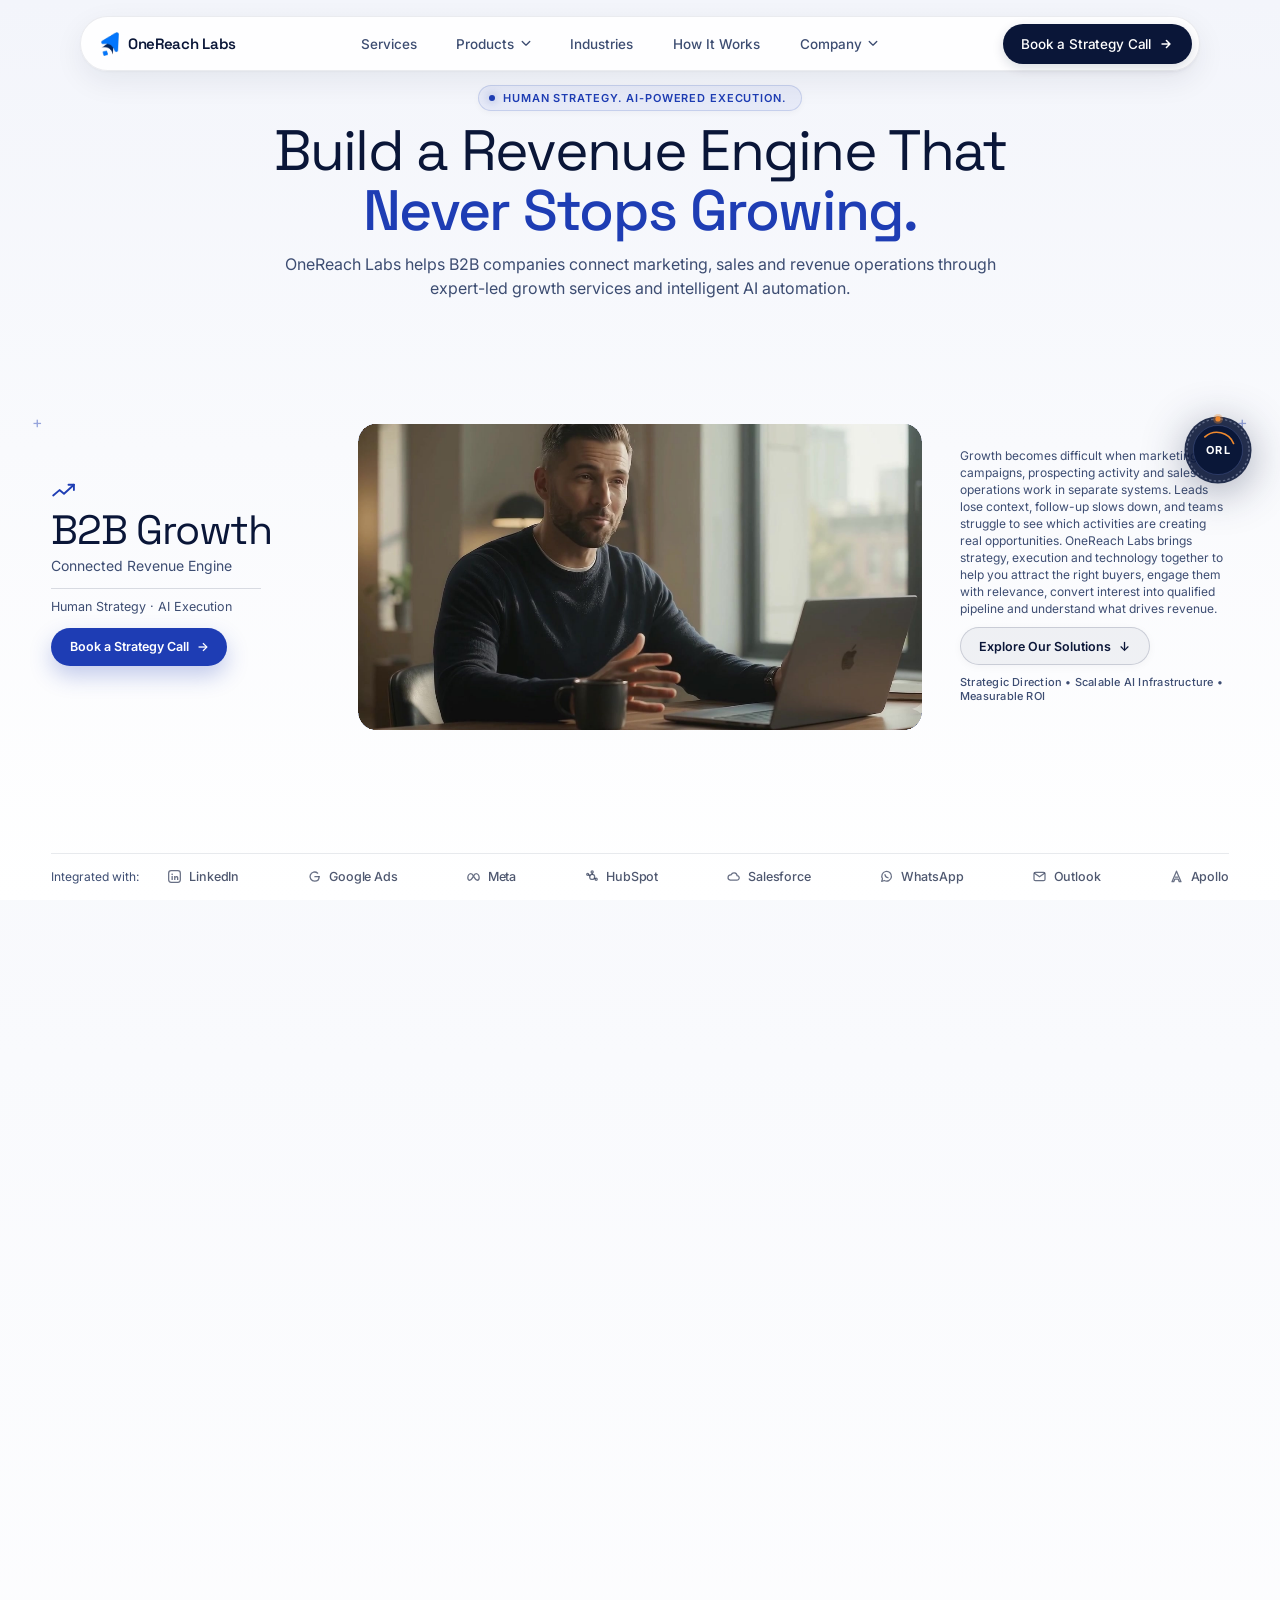
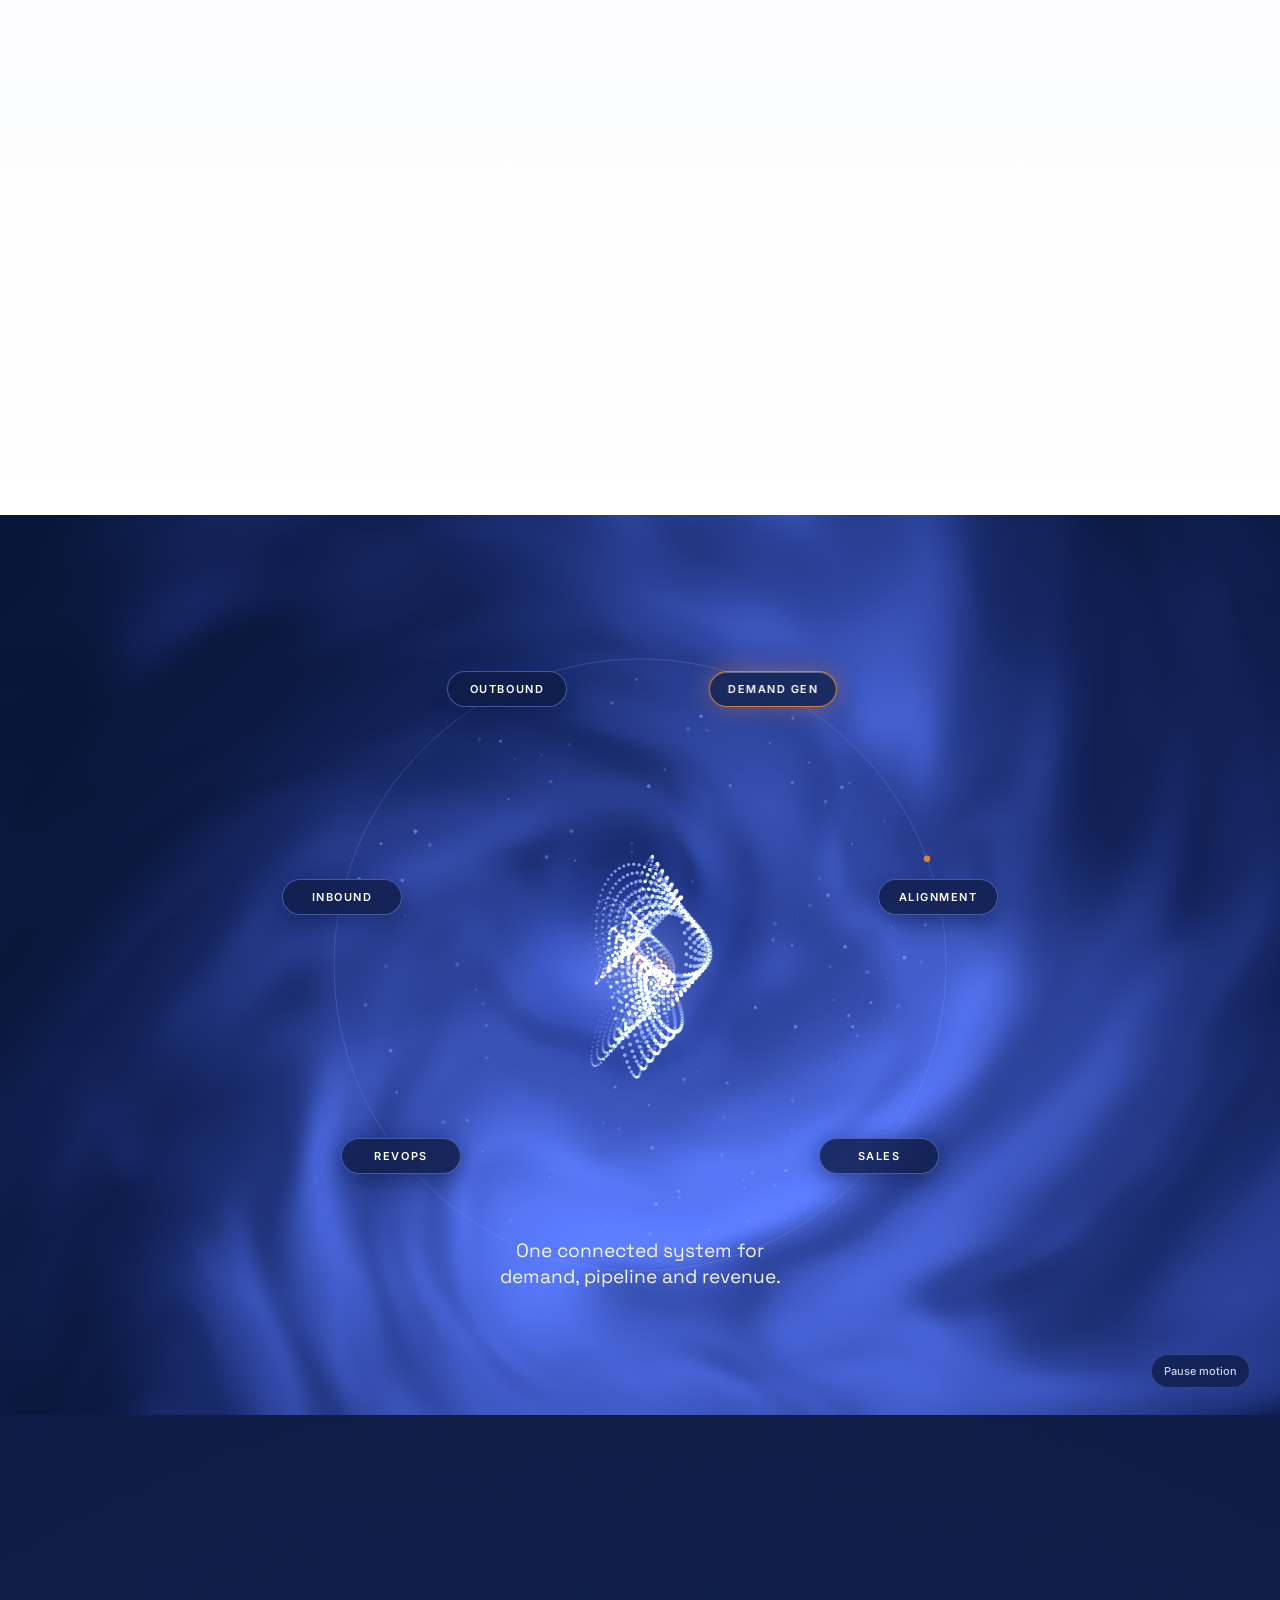
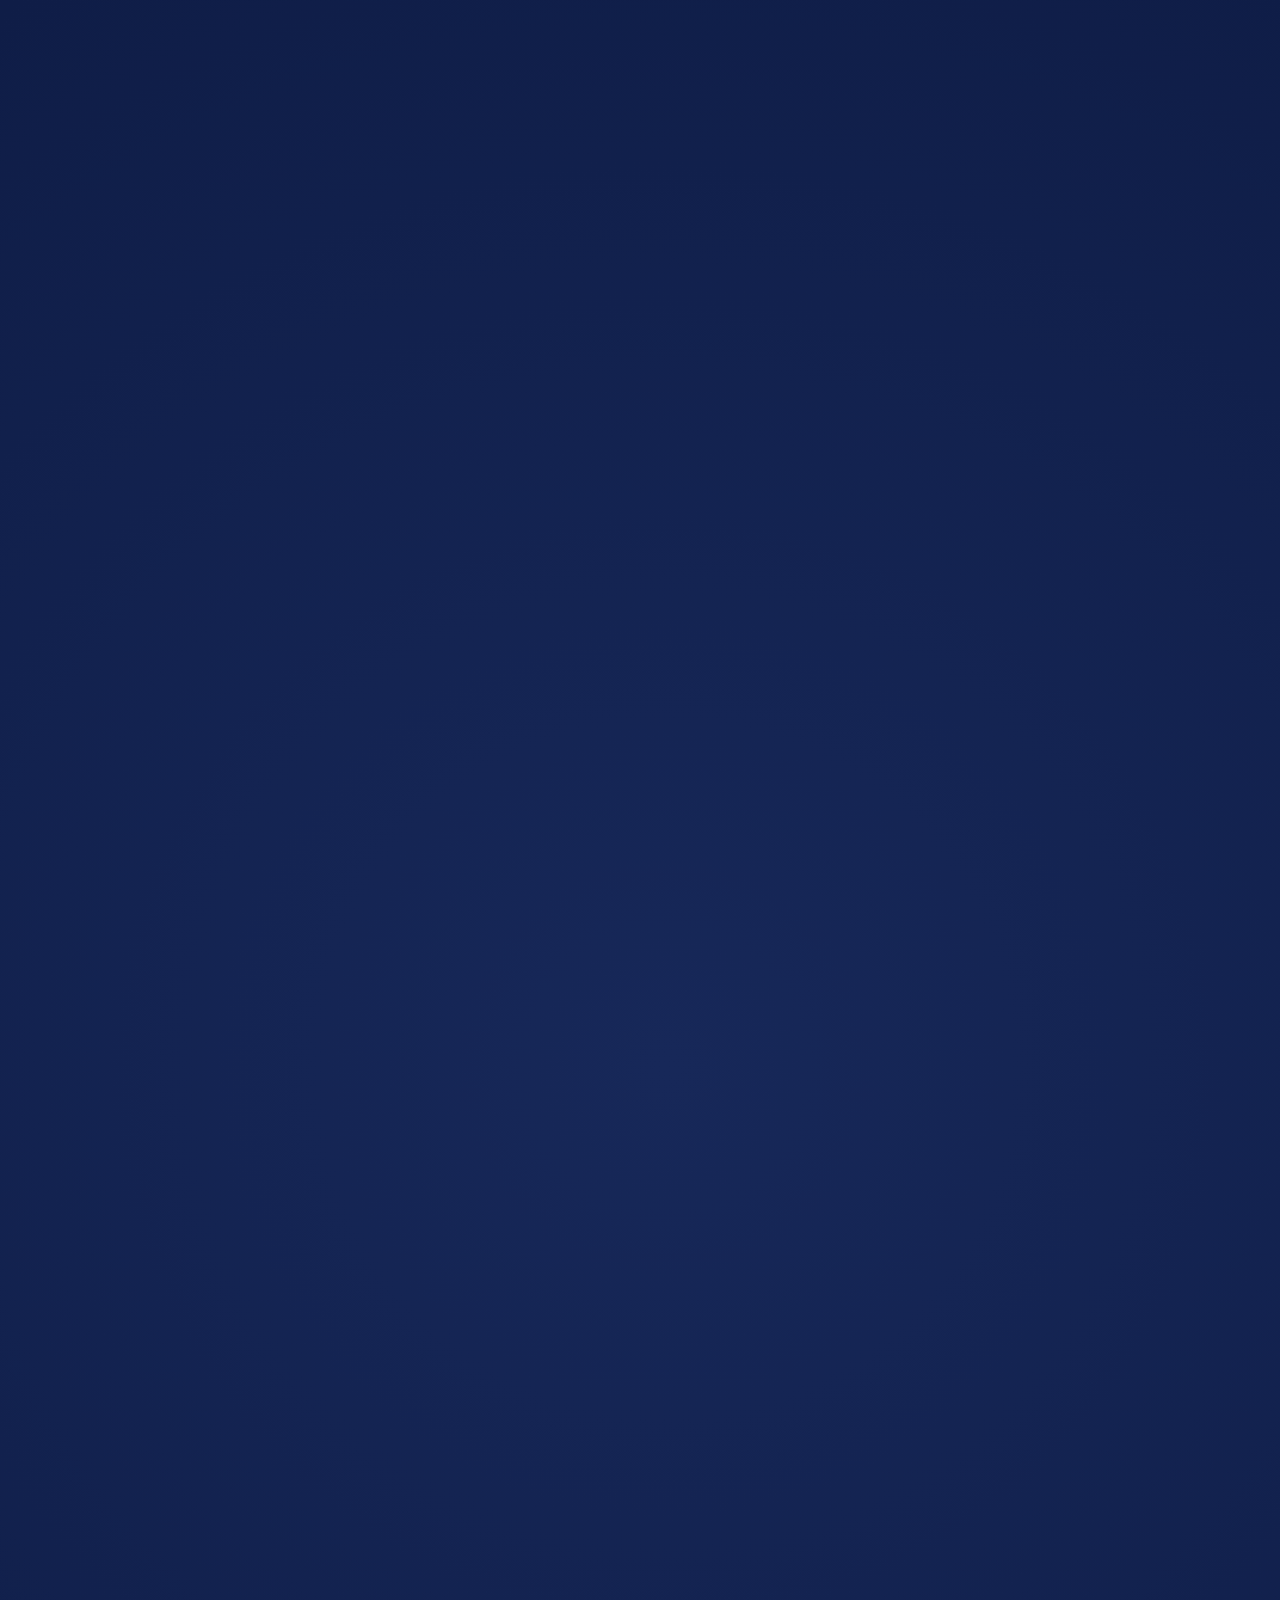
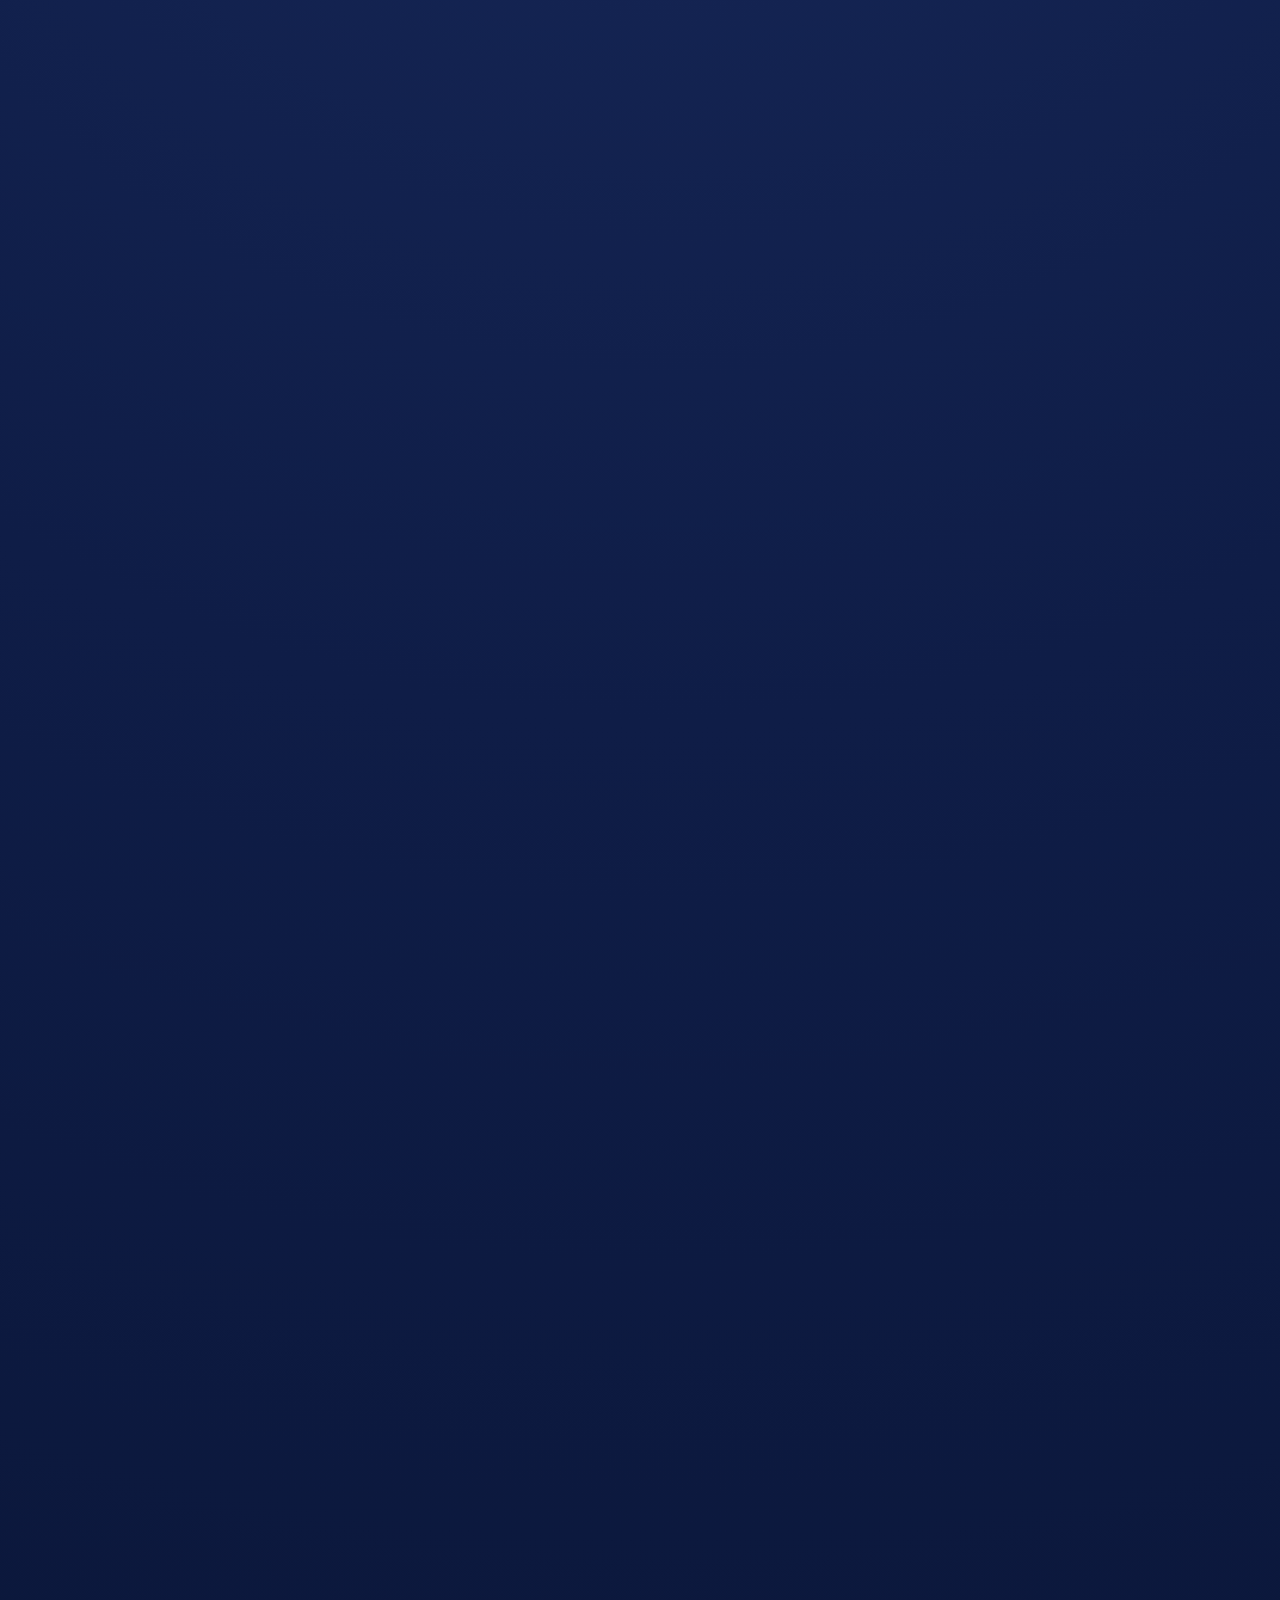
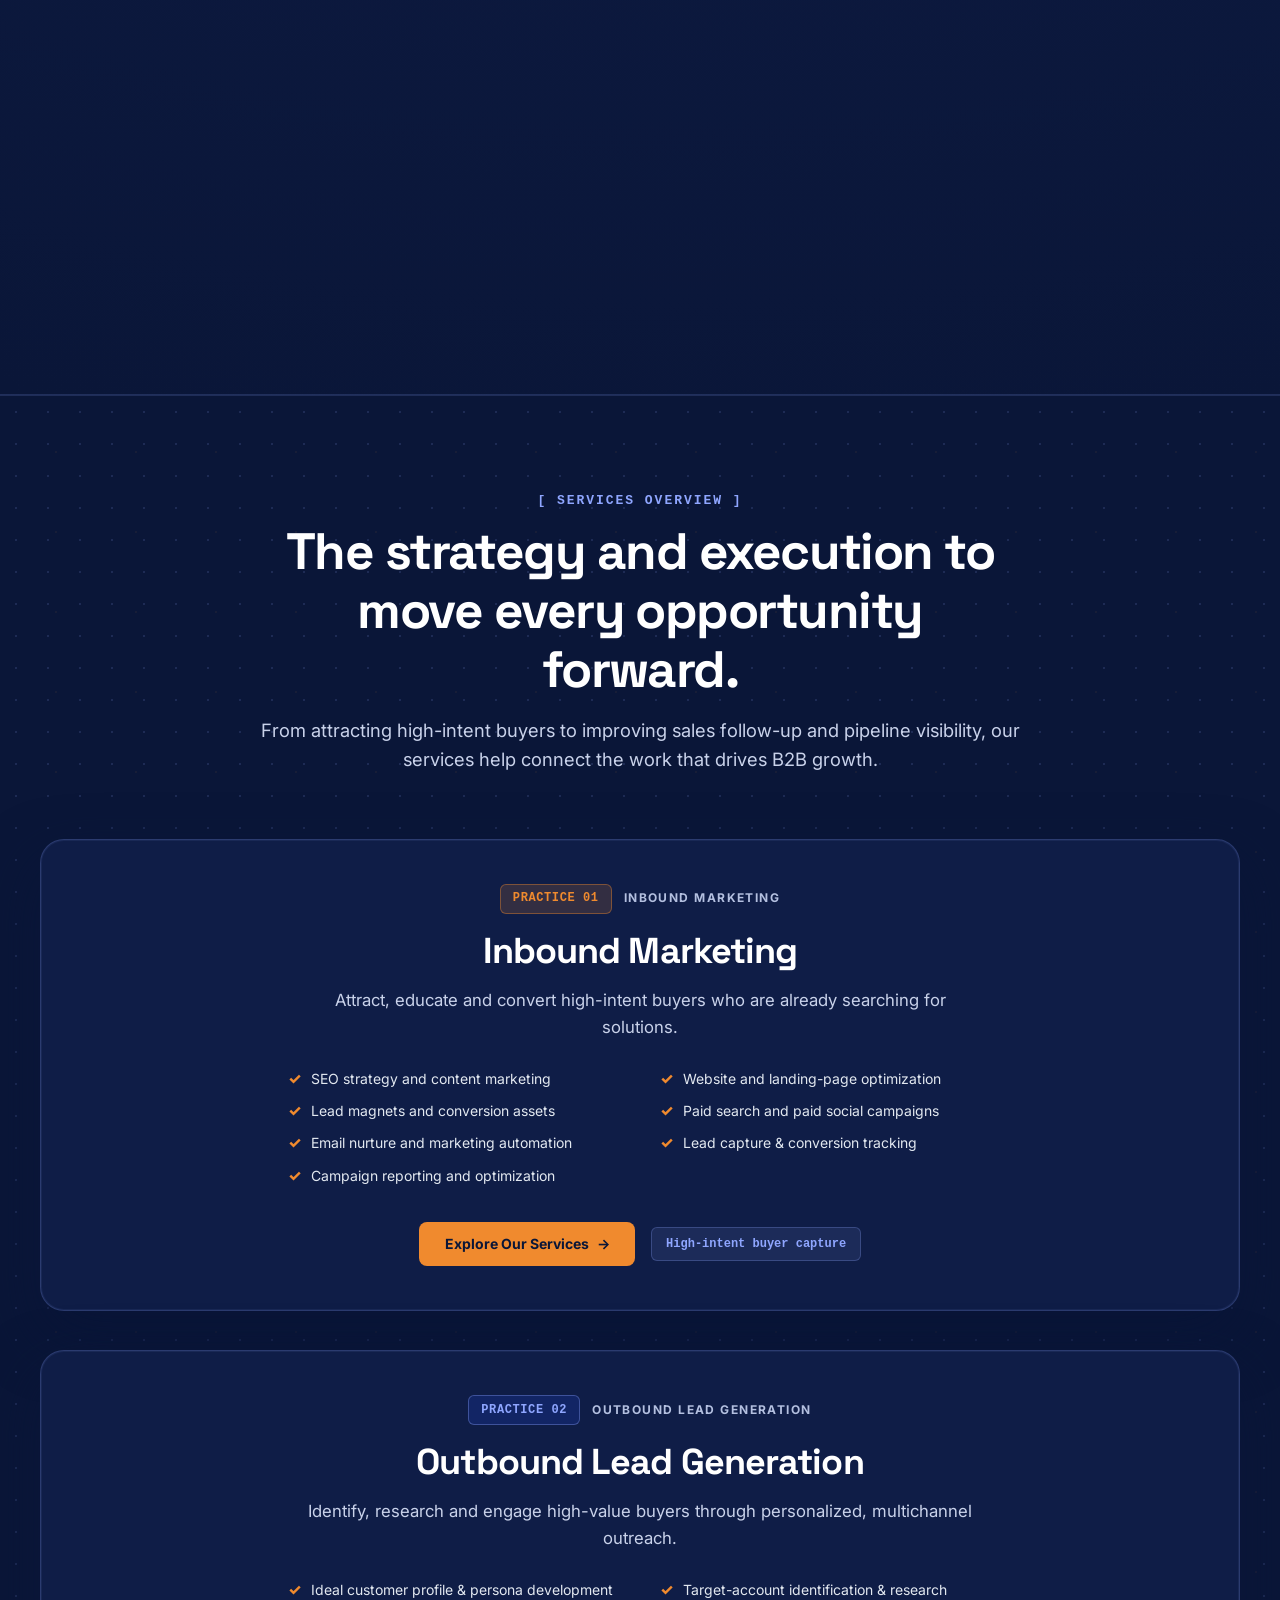
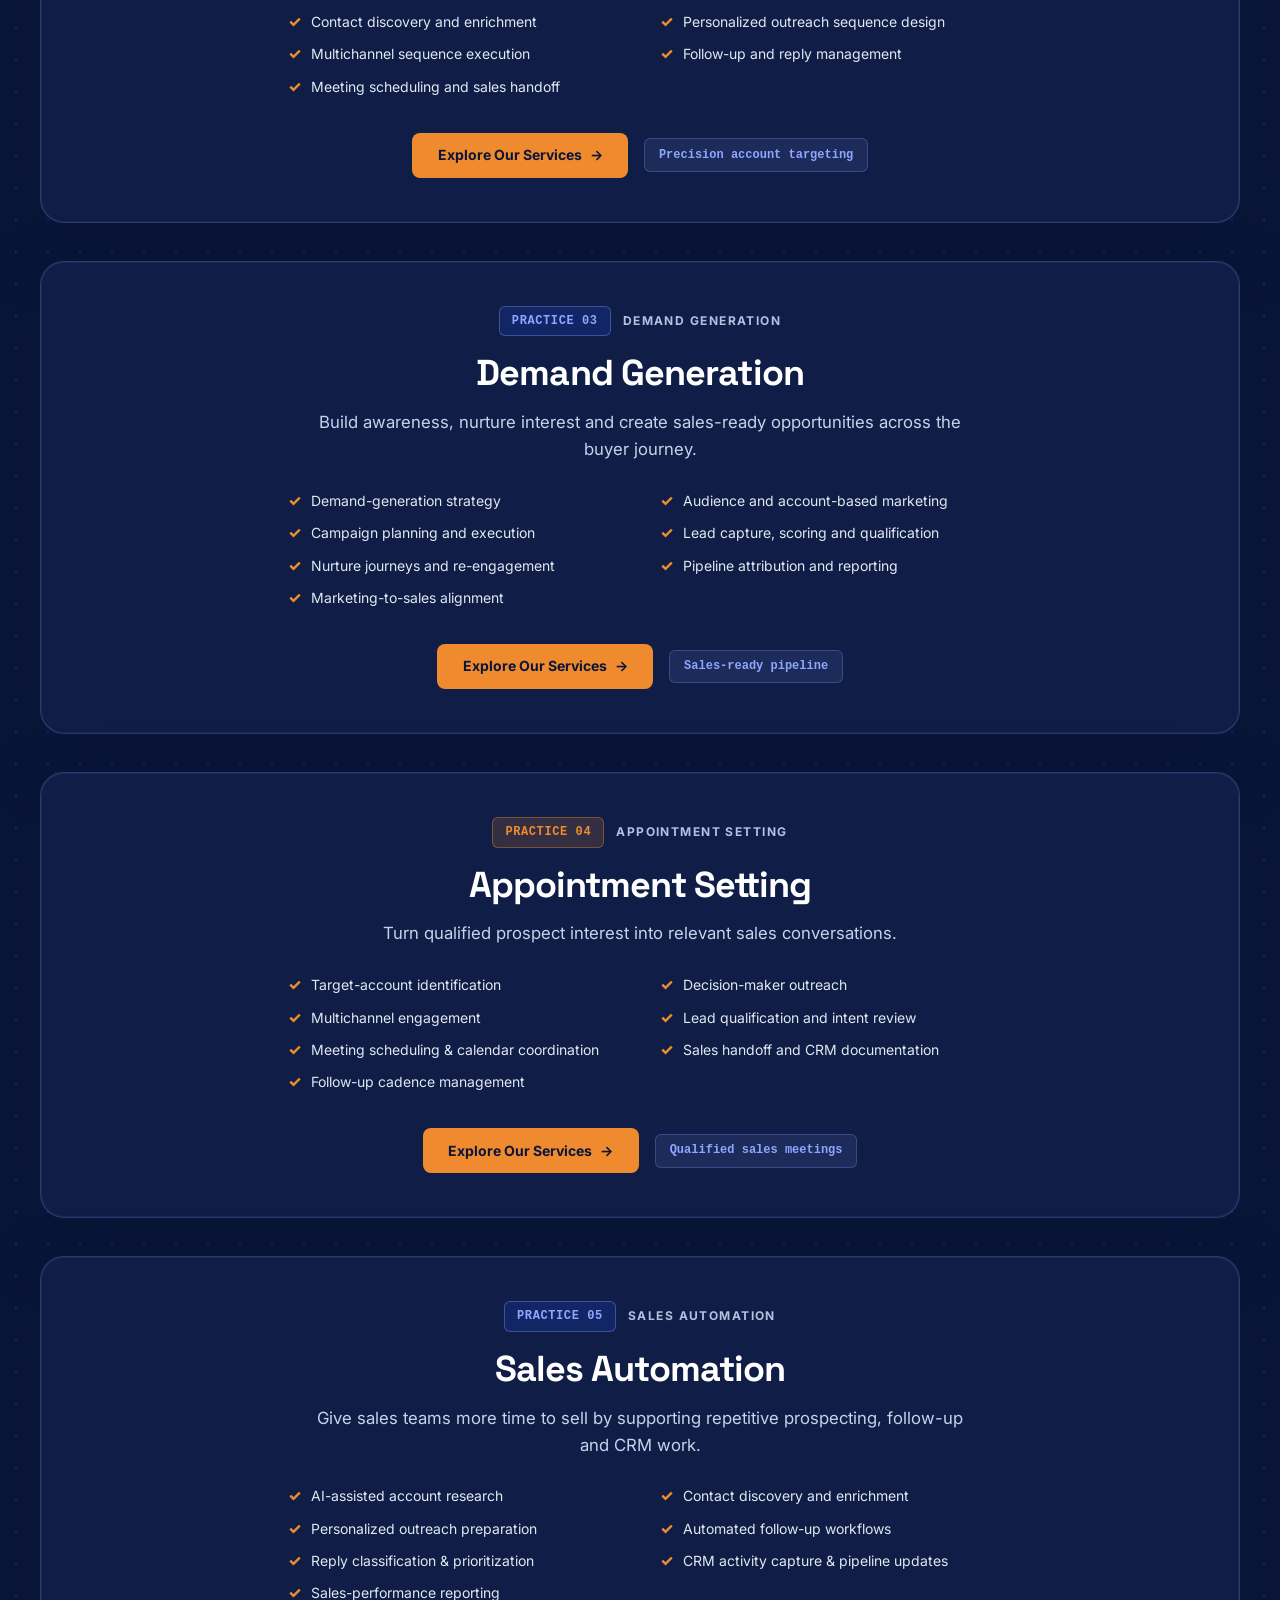
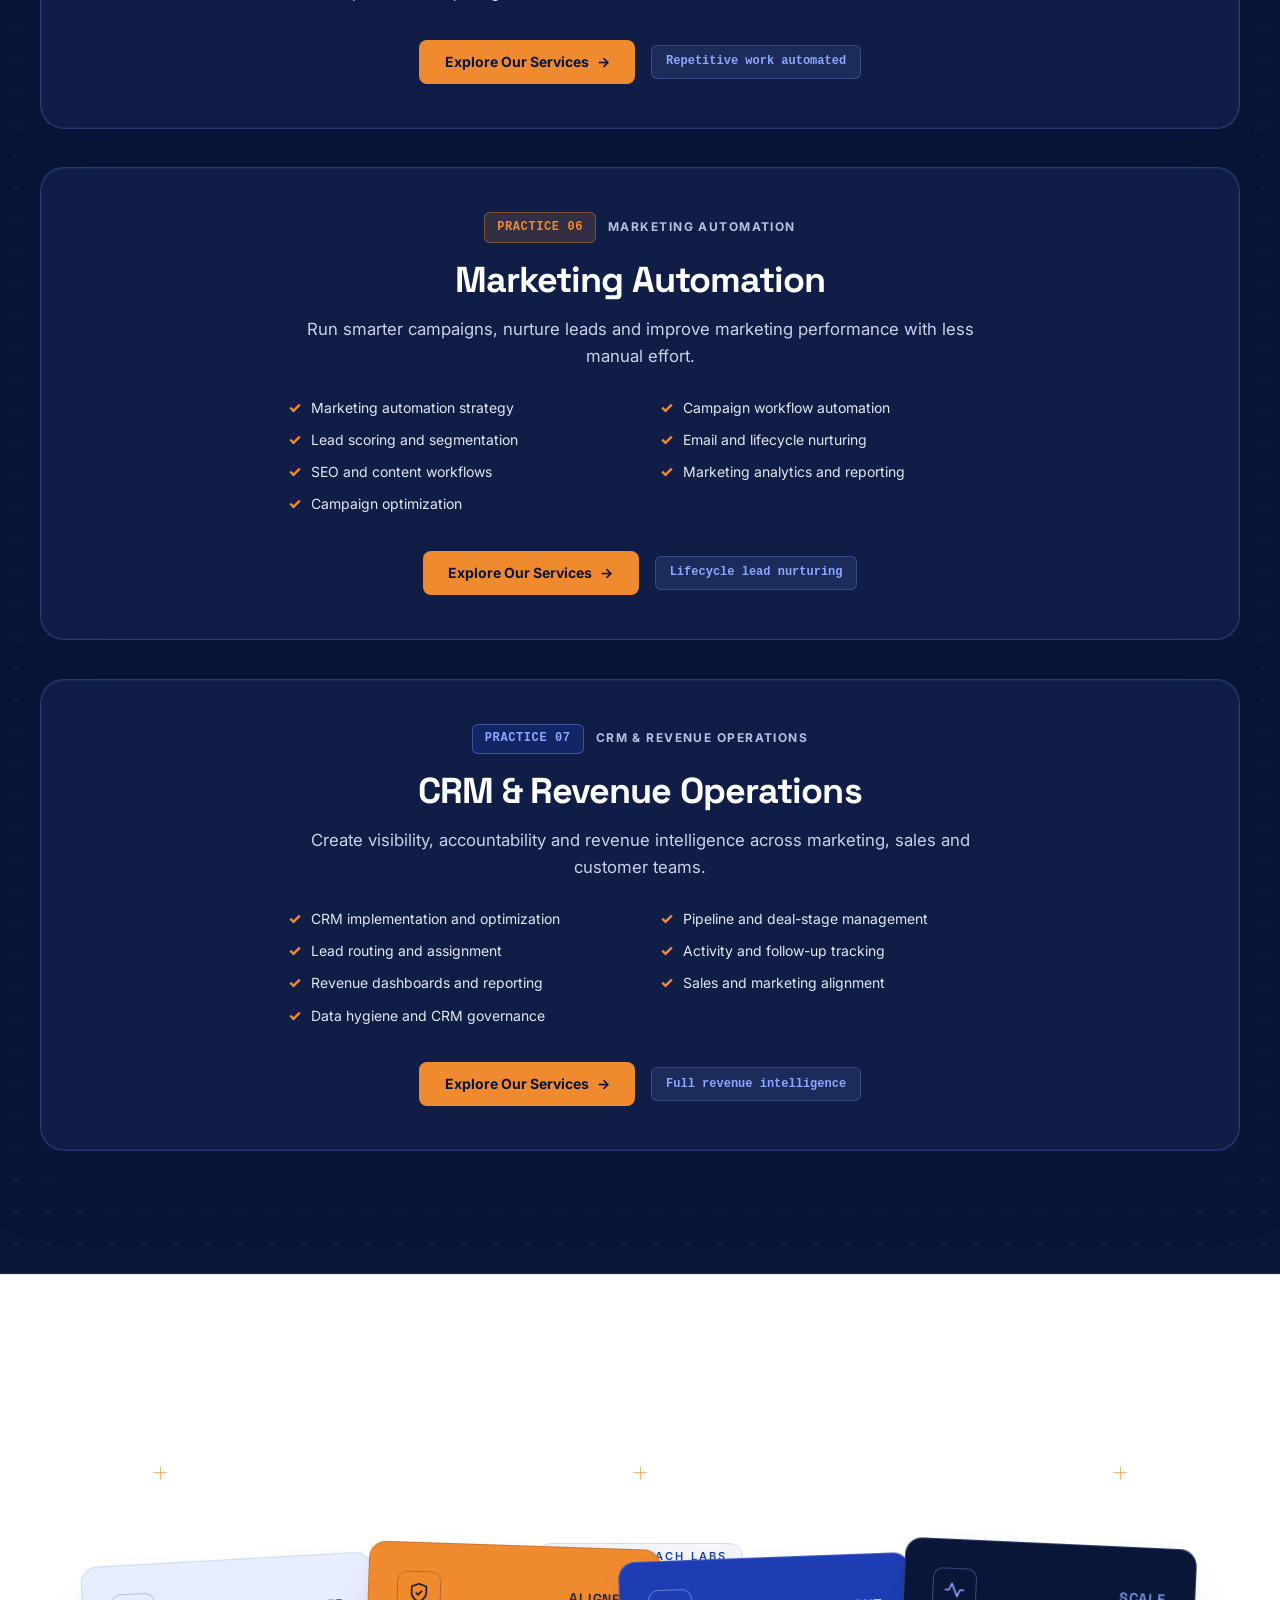
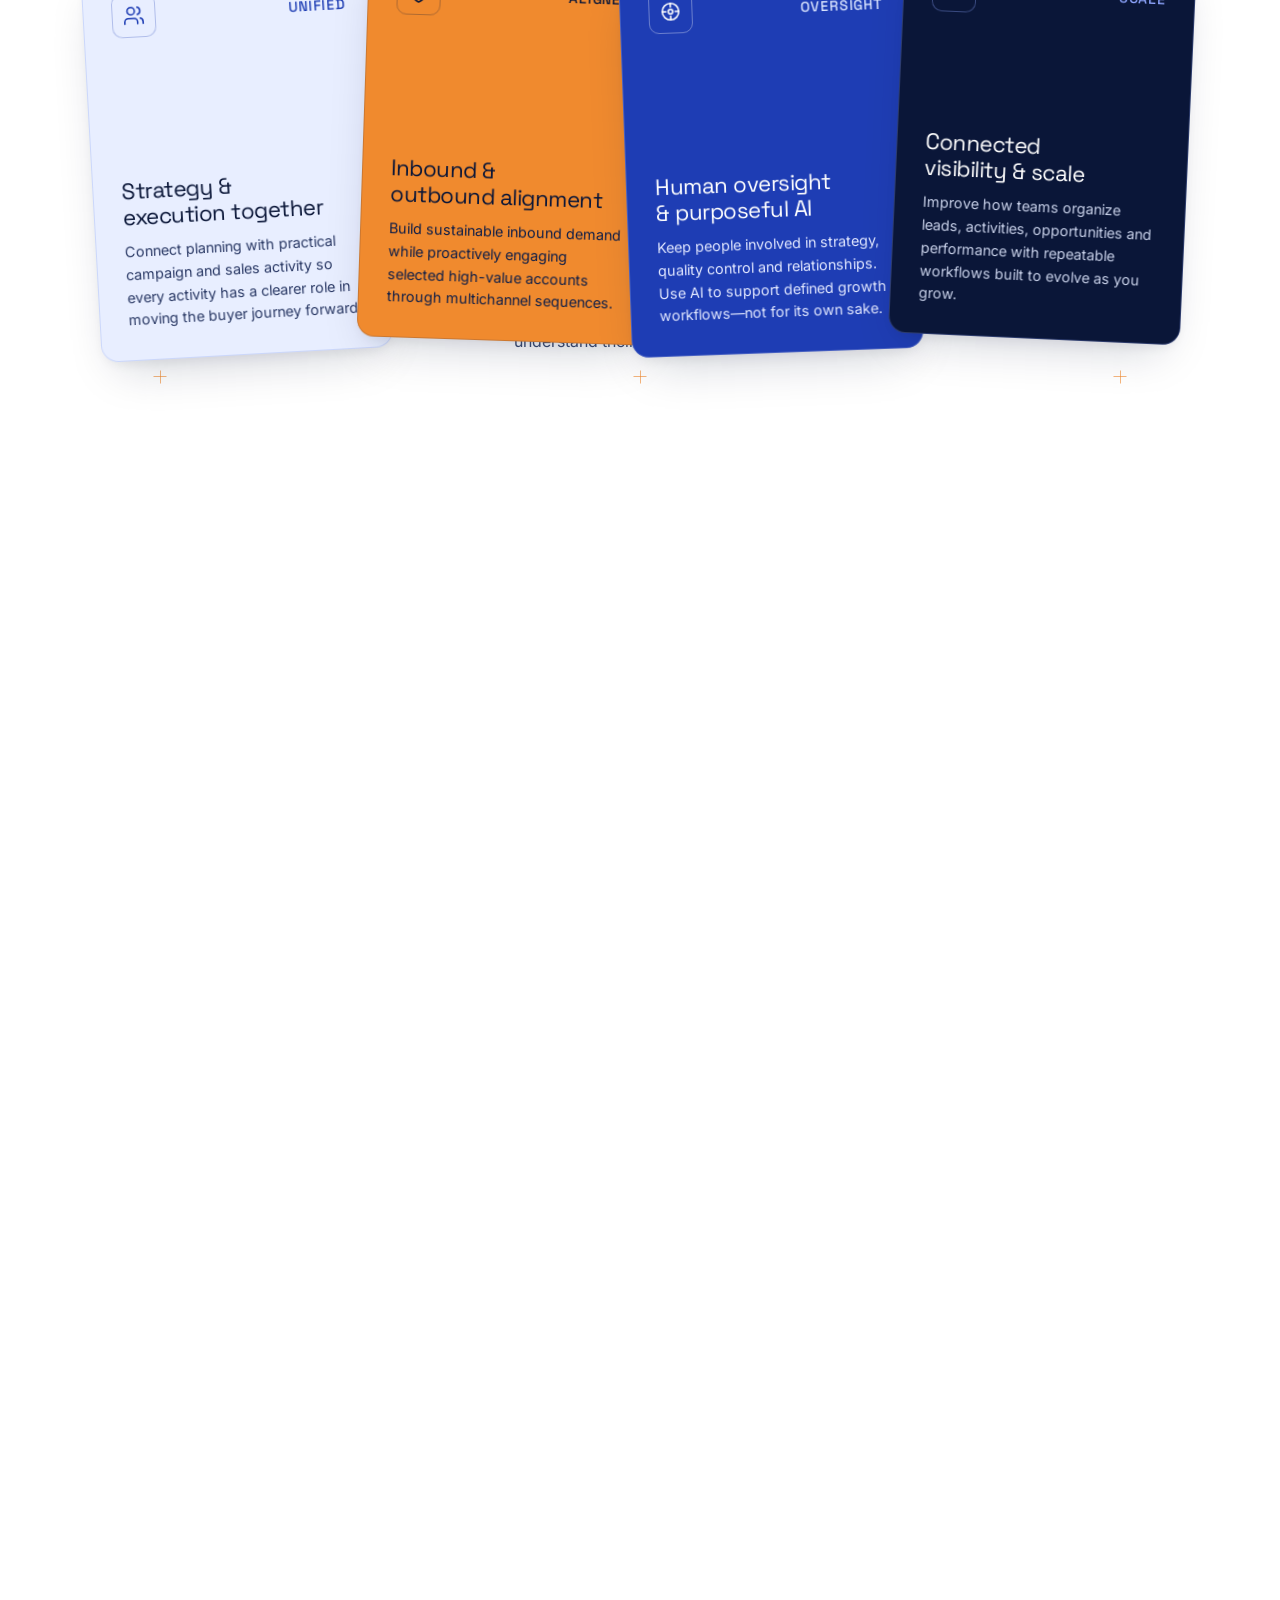
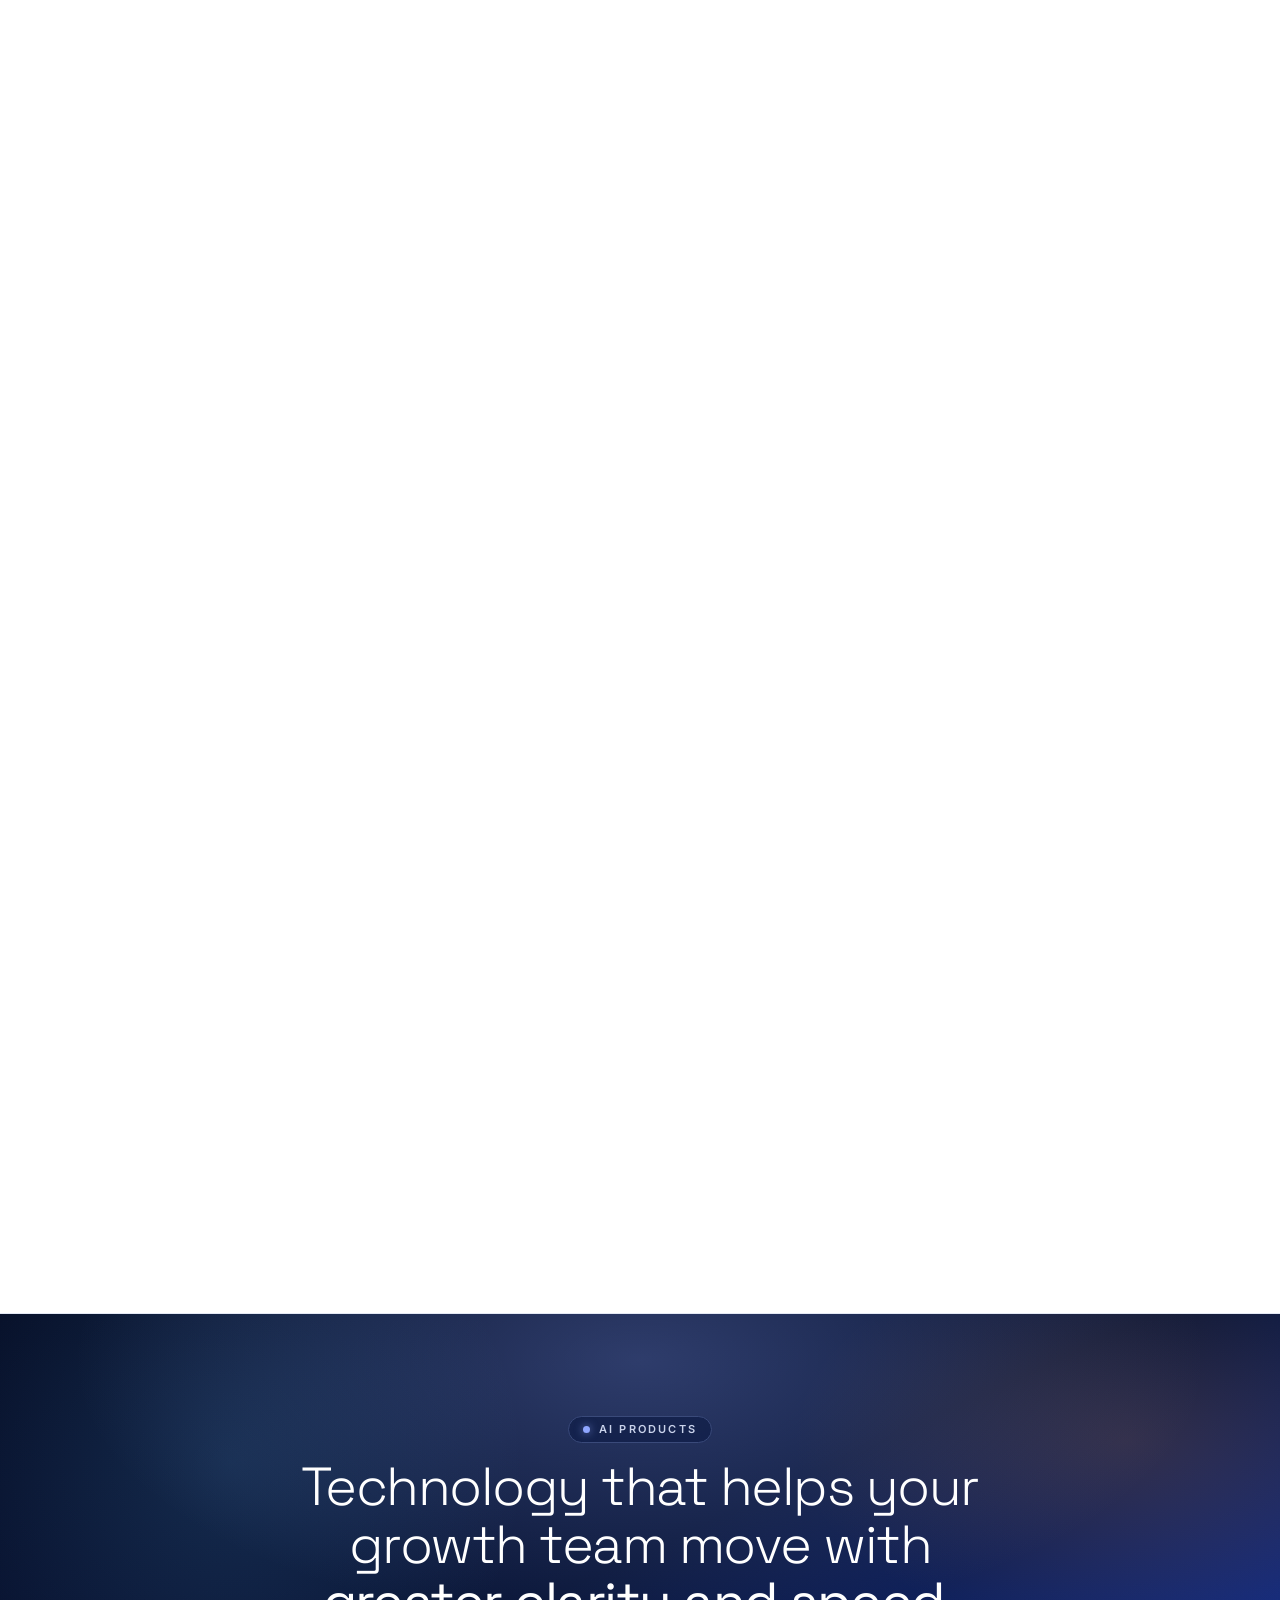
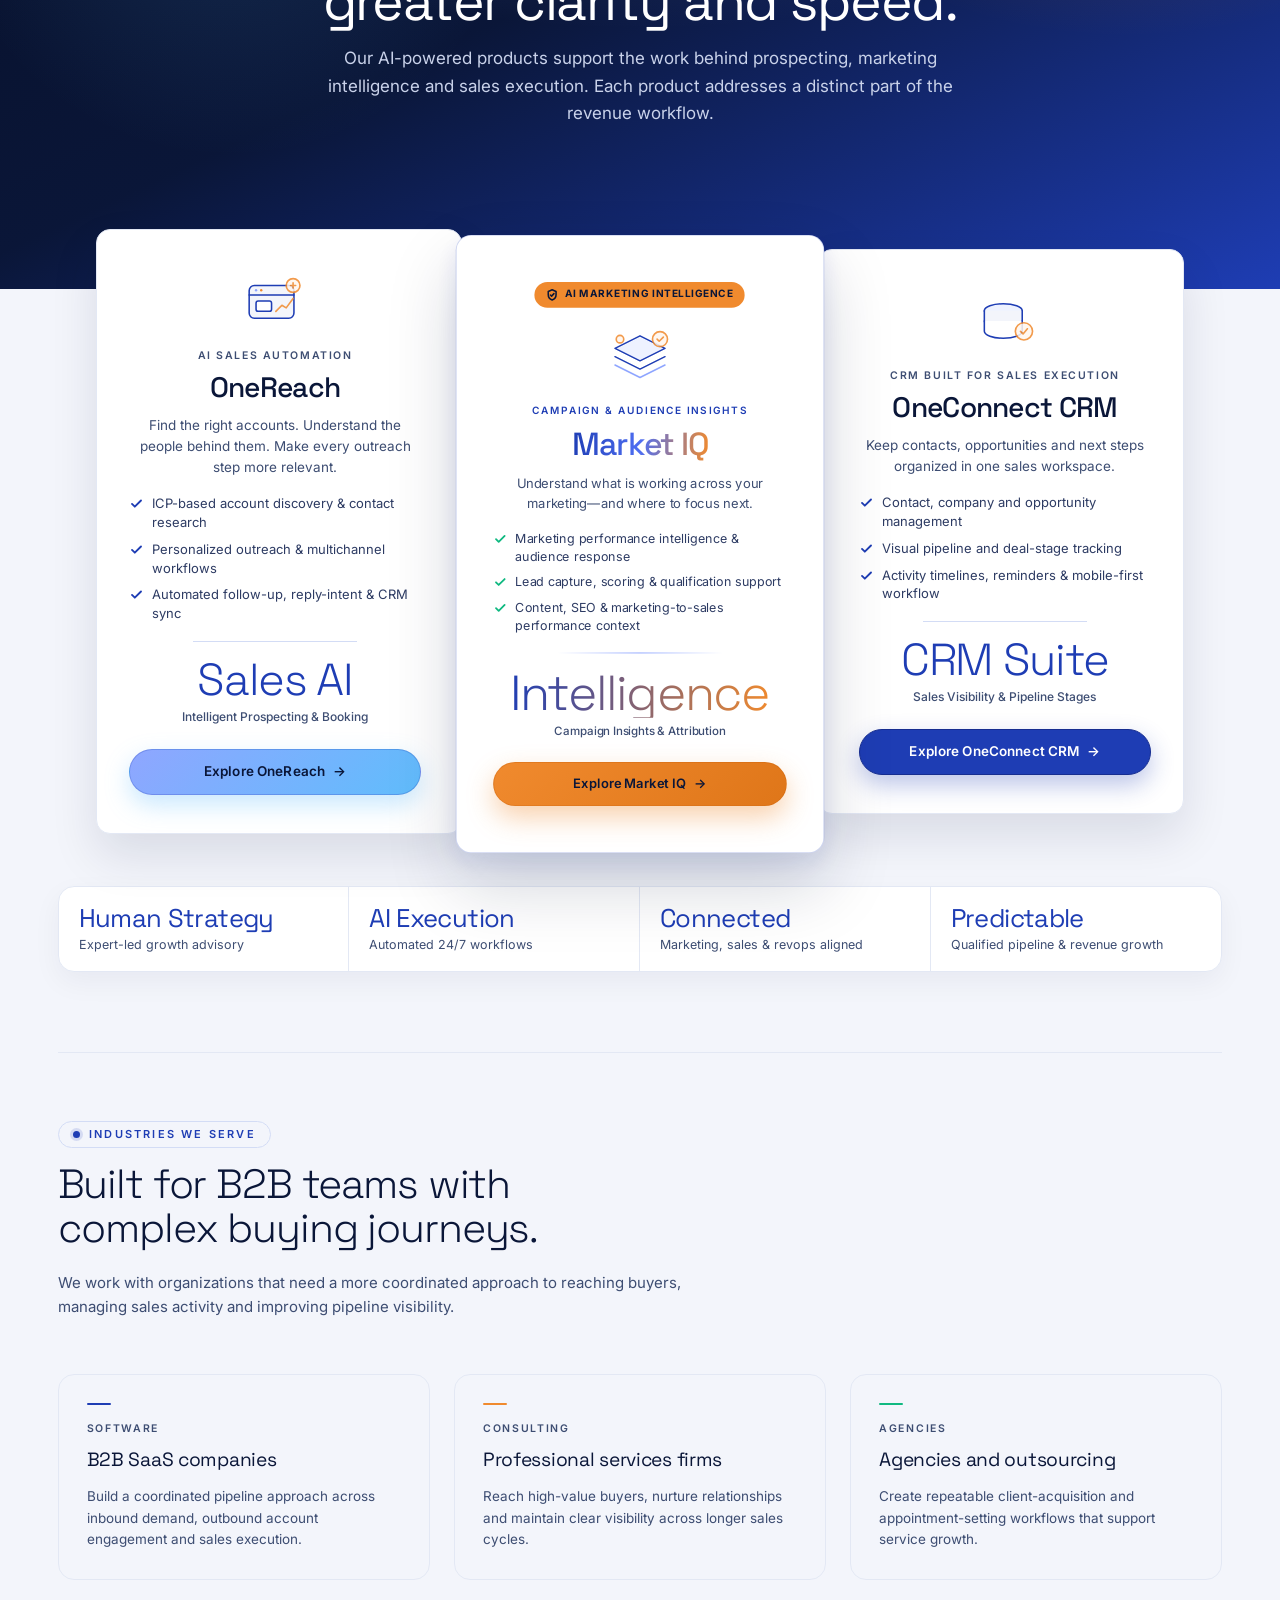
==== commit 5f795122: "feat(footer): add contact phone number +1 775-418-2401 to footer" ====
--- a/index.html
+++ b/index.html
@@ -1819,6 +1819,12 @@
             >
           </a>
           <p class="site-footer__tagline">Human Strategy. AI-Powered Execution. Predictable Revenue Growth.</p>
+          <a class="site-footer__phone" href="tel:+17754182401" aria-label="Call +1 775-418-2401">
+            <svg viewBox="0 0 24 24" width="15" height="15" fill="none" stroke="currentColor" stroke-width="2" stroke-linecap="round" stroke-linejoin="round" aria-hidden="true">
+              <path d="M22 16.92v3a2 2 0 0 1-2.18 2 19.79 19.79 0 0 1-8.63-3.07 19.5 19.5 0 0 1-6-6 19.79 19.79 0 0 1-3.07-8.67A2 2 0 0 1 4.11 2h3a2 2 0 0 1 2 1.72 12.84 12.84 0 0 0 .7 2.81 2 2 0 0 1-.45 2.11L8.09 9.91a16 16 0 0 0 6 6l1.27-1.27a2 2 0 0 1 2.11-.45 12.84 12.84 0 0 0 2.81.7A2 2 0 0 1 22 16.92z"/>
+            </svg>
+            <span>+1 775-418-2401</span>
+          </a>
         </div>
 
         <nav class="site-footer__cols" aria-label="Footer">
@@ -1862,6 +1868,9 @@
               <li>
                 <a href="#contact" data-jump-portal="true">Contact Us</a>
               </li>
+              <li>
+                <a href="tel:+17754182401" aria-label="Call +1 775-418-2401">+1 775-418-2401</a>
+              </li>
             </ul>
           </div>
         </nav>
--- a/styles.css
+++ b/styles.css
@@ -3770,40 +3770,83 @@
     padding: 5px 9px;
   }
 
+  .serve-footer {
+    flex-direction: column;
+    align-items: flex-start;
+    gap: 12px;
+    padding: 16px 20px 24px;
+  }
+
+  .serve-footer__left {
+    font-size: clamp(1.05rem, 3.6vw, 1.35rem);
+    line-height: 1.4;
+    letter-spacing: -0.01em;
+  }
+
   .serve-footer__right {
     margin-right: 0;
+    font-size: 13.5px;
   }
 
   .curtain-top {
-    height: 34vh;
+    height: 48vh;
+    overflow: hidden;
   }
 
   .curtain-top__inner {
     flex-direction: column;
-    gap: 10px;
+    gap: 8px;
+    padding: 16px 20px;
+    height: 100%;
+    justify-content: center;
+  }
+
+  .curtain-title {
+    font-size: clamp(1.3rem, 5.2vw, 1.85rem);
+    line-height: 1.15;
+    letter-spacing: -0.02em;
   }
 
   .curtain-desc {
-    margin-right: 0;
+    margin: 0;
+    max-width: 100%;
+    font-size: clamp(11.5px, 3.2vw, 13px);
+    line-height: 1.45;
   }
 
   .curtain-bottom {
-    top: 34vh;
-    height: 66vh;
+    top: 48vh;
+    height: 52vh;
     align-items: flex-start;
     overflow-y: auto;
+    -webkit-overflow-scrolling: touch;
   }
 
   .stats-grid {
     grid-template-columns: 1fr;
-    padding-top: 16px;
-    padding-bottom: 16px;
+    padding: 12px 20px 24px;
+    gap: 6px;
   }
 
   .stat-card {
     border-right: 0;
     border-bottom: 1px solid rgba(143, 166, 255, 0.16);
-    padding: 16px 0;
+    padding: 8px 0;
+  }
+
+  .stat-card .stat-label {
+    font-size: 10px;
+    margin-bottom: 2px;
+  }
+
+  .stat-card .stat-value {
+    font-size: clamp(1.05rem, 3.8vw, 1.25rem);
+    margin: 2px 0;
+  }
+
+  .stat-card .stat-copy {
+    font-size: 11.5px;
+    line-height: 1.35;
   }
 
   .stat-card:last-child {
@@ -4076,6 +4119,28 @@
   font-size: 13.5px;
   line-height: 1.55;
   color: var(--text-muted);
+}
+
+.site-footer__phone {
+  display: inline-flex;
+  align-items: center;
+  gap: 8px;
+  font-size: 14px;
+  font-weight: 500;
+  color: var(--navy);
+  text-decoration: none;
+  transition: color var(--transition-fast);
+}
+
+.site-footer__phone:hover {
+  color: var(--brand-outbound);
+  text-decoration: underline;
+  text-underline-offset: 4px;
+}
+
+.site-footer__phone svg {
+  color: var(--brand-outbound);
+  flex-shrink: 0;
 }
 
 .site-footer__socials {
